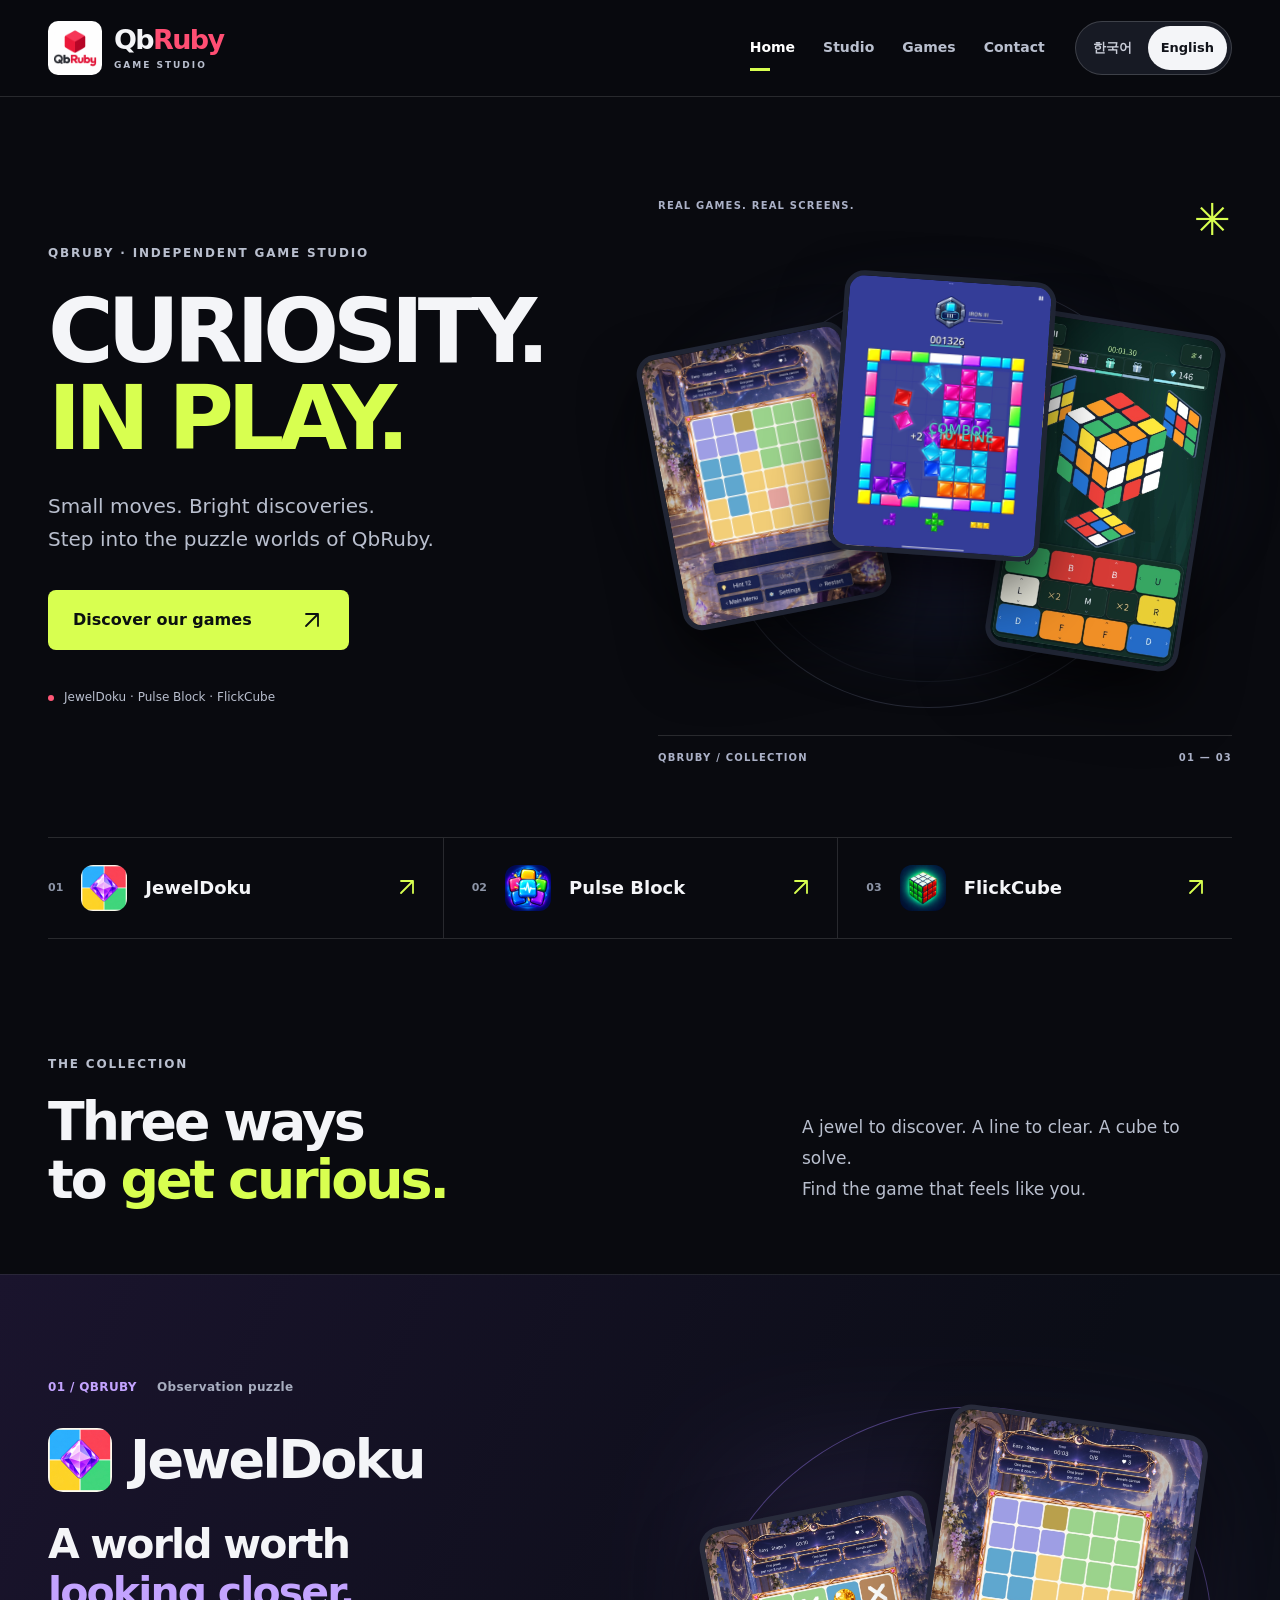
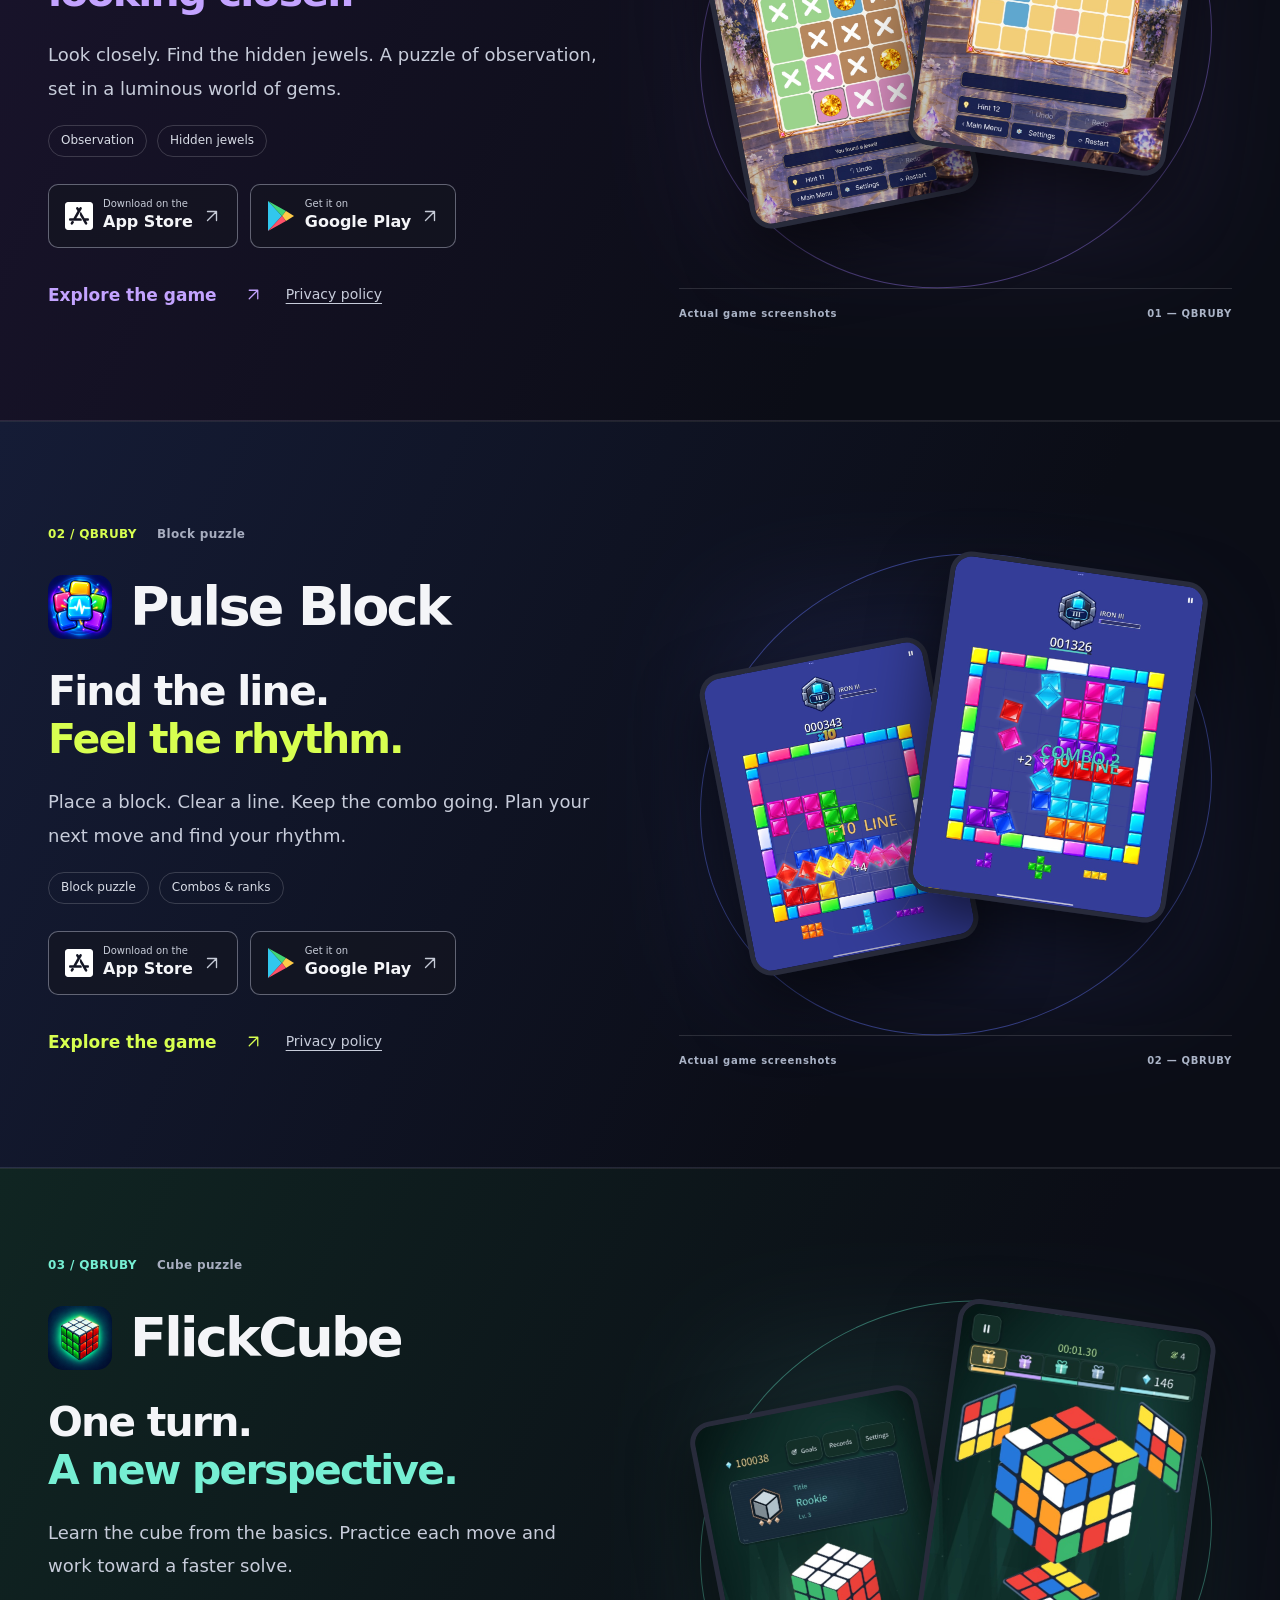
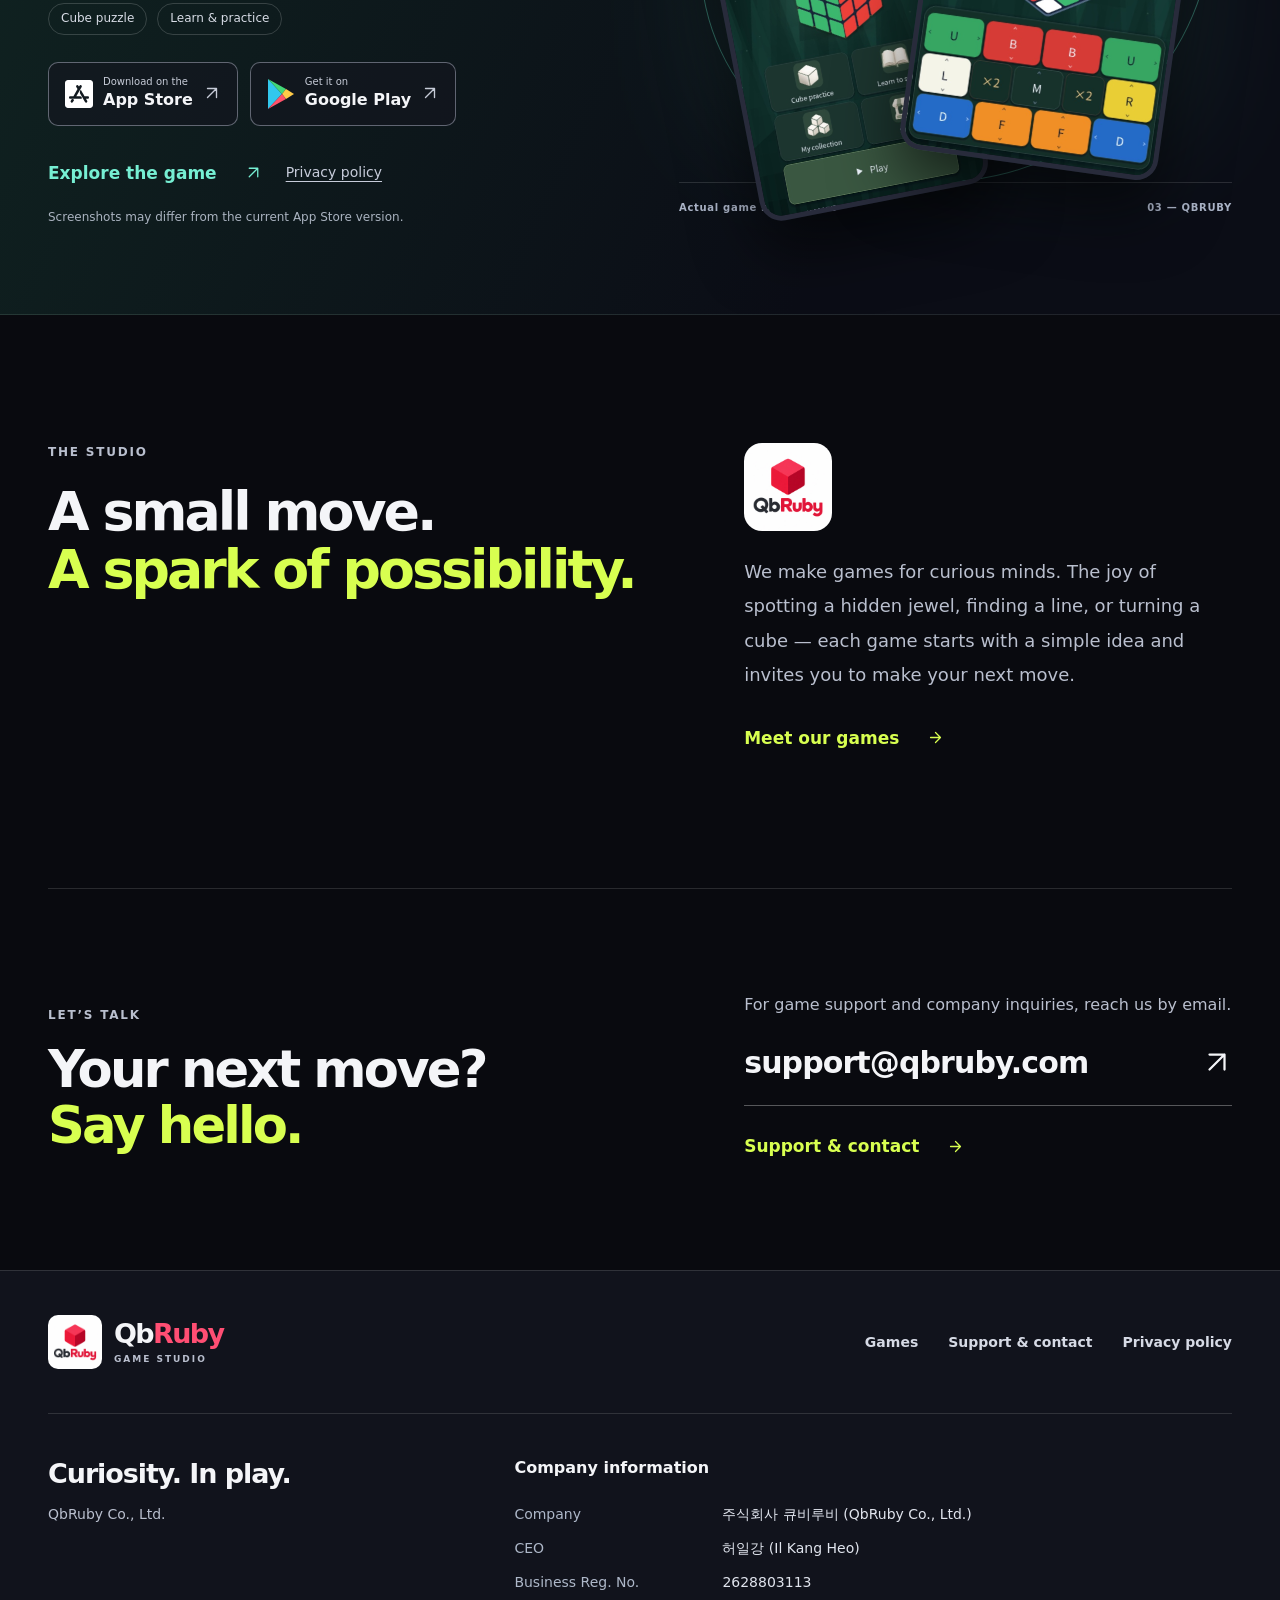
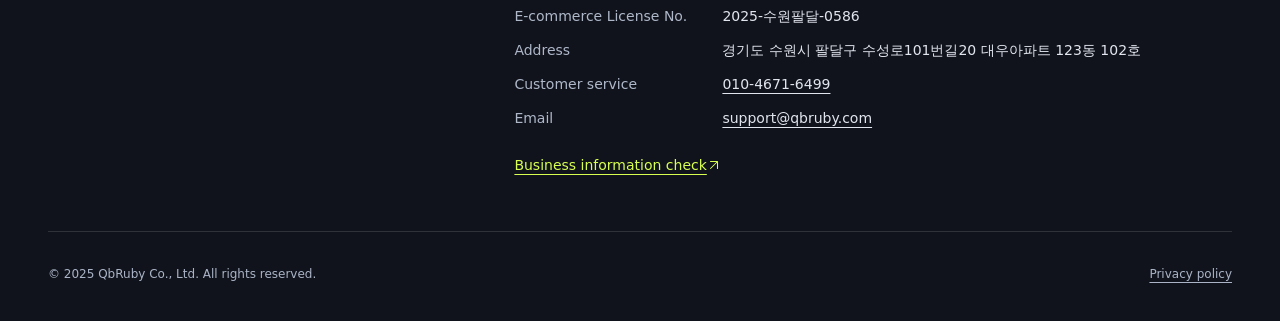
==== index.html @ 28e76376 "FlickCube Google Play 출시 링크 추가 홈페이지, 게임 목록, FlickCube 상세 페이지에 기존 Google Play 아이콘과 한국어·영어 버튼 문구를 적용한다" ====
<!doctype html><html lang="en"><head><meta charset="utf-8"><meta name="viewport" content="width=device-width,initial-scale=1"><title data-en="QbRuby — Curiosity. In play." data-ko="QbRuby — 호기심을 플레이로." >QbRuby — Curiosity. In play.</title><meta name="description" content="Discover JewelDoku, Pulse Block, and FlickCube by QbRuby. Game screenshots, official store links, and support." data-en="Discover JewelDoku, Pulse Block, and FlickCube by QbRuby. Game screenshots, official store links, and support." data-ko="큐비루비의 JewelDoku, Pulse Block, FlickCube를 만나보세요. 실제 게임 스크린샷, 공식 스토어 링크와 고객지원을 안내합니다."><meta name="theme-color" content="#090a0f"><link rel="icon" href="images/web/qbruby-splash.jpeg" type="image/jpeg"><link rel="stylesheet" href="assets/site.css"><script src="assets/site.js" defer></script></head><body data-page="home"><a class="skip" href="#main" data-en="Skip to content" data-ko="본문으로 이동">Skip to content</a>
<header class="site-header"><div class="header-inner shell"><a class="brand" href="index.html#home" aria-label="QbRuby"><img src="images/web/qbruby-splash.jpeg" width="58" height="58" alt="QbRuby"><span>Qb<span class="ruby">Ruby</span><small>GAME STUDIO</small></span></a>
<nav class="main-nav" aria-label="Main navigation" data-aria-en="Main navigation" data-aria-ko="주 메뉴"><a data-en="Home" data-ko="홈" href="index.html#home" aria-current="page">Home</a><a data-en="Studio" data-ko="스튜디오" href="index.html#about">Studio</a><a data-en="Games" data-ko="게임" href="apps.html">Games</a><a data-en="Contact" data-ko="문의" href="contact.html">Contact</a></nav>
<div class="langs" role="group" aria-label="한국어 / English"><button id="ko" type="button" lang="ko" aria-pressed="false">한국어</button><button id="en" type="button" lang="en" aria-pressed="true">English</button></div>
</div></header><main id="main"><section class="hero shell" id="home"><div class="hero-copy"><p data-en="QBRUBY · INDEPENDENT GAME STUDIO" data-ko="QBRUBY · 독립 게임 스튜디오" class="eyebrow">QBRUBY · INDEPENDENT GAME STUDIO</p><h1 data-en="CURIOSITY.&lt;br&gt;&lt;em&gt;IN PLAY.&lt;/em&gt;" data-ko="호기심을&lt;br&gt;&lt;em&gt;플레이로.&lt;/em&gt;" >CURIOSITY.<br><em>IN PLAY.</em></h1> <p data-en="Small moves. Bright discoveries.&lt;br&gt;Step into the puzzle worlds of QbRuby." data-ko="작은 움직임, 새로운 발견.&lt;br&gt;큐비루비의 퍼즐 세계로 들어오세요." class="hero-lead">Small moves. Bright discoveries.<br>Step into the puzzle worlds of QbRuby.</p><a data-en="Discover our games &lt;span aria-hidden=&quot;true&quot;&gt;&lt;svg class=&quot;ui-arrow&quot; width=&quot;24&quot; height=&quot;24&quot; viewBox=&quot;0 0 24 24&quot; aria-hidden=&quot;true&quot; focusable=&quot;false&quot;&gt;&lt;path d=&quot;M6 18 18 6M6 6h12v12&quot;/&gt;&lt;/svg&gt;&lt;/span&gt;" data-ko="게임 둘러보기 &lt;span aria-hidden=&quot;true&quot;&gt;&lt;svg class=&quot;ui-arrow&quot; width=&quot;24&quot; height=&quot;24&quot; viewBox=&quot;0 0 24 24&quot; aria-hidden=&quot;true&quot; focusable=&quot;false&quot;&gt;&lt;path d=&quot;M6 18 18 6M6 6h12v12&quot;/&gt;&lt;/svg&gt;&lt;/span&gt;" class="button" href="apps.html">Discover our games <span aria-hidden="true"><svg class="ui-arrow" width="24" height="24" viewBox="0 0 24 24" aria-hidden="true" focusable="false"><path d="M6 18 18 6M6 6h12v12"/></svg></span></a><div class="hero-footnote"><span class="live-dot" aria-hidden="true"></span><span data-en="JewelDoku · Pulse Block · FlickCube" data-ko="JewelDoku · Pulse Block · FlickCube" >JewelDoku · Pulse Block · FlickCube</span></div></div><div class="hero-art"><span class="hero-orbit" aria-hidden="true"></span><div class="hero-art-top"><span data-en="REAL GAMES. REAL SCREENS." data-ko="실제 게임, 실제 스크린샷." >REAL GAMES. REAL SCREENS.</span><span aria-hidden="true">✳</span></div><a class="shot-link hero-shot shot-01" href="images/originals/JewelDoku4.jpeg" data-gallery="jeweldoku" data-index="3" aria-label="JewelDoku — Puzzle regions" data-aria-en="JewelDoku — Puzzle regions, expand screenshot" data-aria-ko="JewelDoku — 퍼즐 영역, 스크린샷 크게 보기"><img src="images/web/JewelDoku4.jpeg" width="824" height="1100" alt="JewelDoku — Puzzle regions" data-alt-en="JewelDoku — Puzzle regions" data-alt-ko="JewelDoku — 퍼즐 영역" fetchpriority="high"></a><a class="shot-link hero-shot shot-02" href="images/originals/PulseBlock4.jpeg" data-gallery="pulse-block" data-index="3" aria-label="Pulse Block — Combo" data-aria-en="Pulse Block — Combo, expand screenshot" data-aria-ko="Pulse Block — 콤보, 스크린샷 크게 보기"><img src="images/web/PulseBlock4.jpeg" width="824" height="1100" alt="Pulse Block — Combo" data-alt-en="Pulse Block — Combo" data-alt-ko="Pulse Block — 콤보" fetchpriority="high"></a><a class="shot-link hero-shot shot-03" href="images/originals/cube_02-cube-play.jpeg" data-gallery="flickcube" data-index="1" aria-label="FlickCube — Cube play" data-aria-en="FlickCube — Cube play, expand screenshot" data-aria-ko="FlickCube — 큐브 플레이, 스크린샷 크게 보기"><img src="images/web/cube_02-cube-play.jpeg" width="618" height="1100" alt="FlickCube — Cube play" data-alt-en="FlickCube — Cube play" data-alt-ko="FlickCube — 큐브 플레이" fetchpriority="high"></a><div class="hero-art-bottom"><span>QBRUBY / COLLECTION</span><span>01 — 03</span></div></div></section>
<div class="game-index shell"><a href="jeweldoku.html"><span class="mini-number">01</span><img src="images/web/jeweldoku_icon_ios1024.jpeg" width="46" height="46" alt=""><span>JewelDoku</span><span aria-hidden="true"><svg class="ui-arrow" width="24" height="24" viewBox="0 0 24 24" aria-hidden="true" focusable="false"><path d="M6 18 18 6M6 6h12v12"/></svg></span></a><a href="pulse-block.html"><span class="mini-number">02</span><img src="images/web/pulse_block_app_icon_1024x1024.jpeg" width="46" height="46" alt=""><span>Pulse Block</span><span aria-hidden="true"><svg class="ui-arrow" width="24" height="24" viewBox="0 0 24 24" aria-hidden="true" focusable="false"><path d="M6 18 18 6M6 6h12v12"/></svg></span></a><a href="flickcube.html"><span class="mini-number">03</span><img src="images/web/flickcube.jpeg" width="46" height="46" alt=""><span>FlickCube</span><span aria-hidden="true"><svg class="ui-arrow" width="24" height="24" viewBox="0 0 24 24" aria-hidden="true" focusable="false"><path d="M6 18 18 6M6 6h12v12"/></svg></span></a></div><section class="collection" id="games"><div class="section-heading shell"><div><p data-en="THE COLLECTION" data-ko="QbRuby 게임 컬렉션" class="eyebrow">THE COLLECTION</p><h2 data-en="Three ways&lt;br&gt;to &lt;em&gt;get curious.&lt;/em&gt;" data-ko="세 가지 게임,&lt;br&gt;&lt;em&gt;새로운 호기심.&lt;/em&gt;" >Three ways<br>to <em>get curious.</em></h2></div><p data-en="A jewel to discover. A line to clear. A cube to solve.&lt;br&gt;Find the game that feels like you." data-ko="찾아낼 보석, 완성할 라인, 풀어낼 큐브.&lt;br&gt;마음이 가는 게임을 만나보세요." class="section-intro">A jewel to discover. A line to clear. A cube to solve.<br>Find the game that feels like you.</p></div><article class="game-chapter jewel" id="jeweldoku"><div class="chapter-inner shell"><div class="chapter-copy"><div class="chapter-kicker"><span>01 / QBRUBY</span><span data-en="Observation puzzle" data-ko="관찰 퍼즐" >Observation puzzle</span></div><div class="game-name"><img src="images/web/jeweldoku_icon_ios1024.jpeg" width="64" height="64" alt="" loading="lazy"><h3>JewelDoku</h3></div><h4 data-en="A world worth&lt;br&gt;&lt;em&gt;looking closer.&lt;/em&gt;" data-ko="자세히 볼수록&lt;br&gt;&lt;em&gt;빛나는 세계.&lt;/em&gt;" class="chapter-line">A world worth<br><em>looking closer.</em></h4><p data-en="Look closely. Find the hidden jewels. A puzzle of observation, set in a luminous world of gems." data-ko="자세히 살펴보고 숨겨진 보석을 찾아보세요. 반짝이는 보석의 세계에서 관찰력을 발휘하는 퍼즐입니다." class="game-description">Look closely. Find the hidden jewels. A puzzle of observation, set in a luminous world of gems.</p><div class="tags"><span data-en="Observation" data-ko="관찰" >Observation</span><span data-en="Hidden jewels" data-ko="숨은 보석" >Hidden jewels</span></div><div class="stores"><a class="store-link" href="https://apps.apple.com/kr/app/jeweldoku-puzzle/id6812622909" target="_blank" rel="noopener noreferrer" aria-label="JewelDoku — App Store" data-aria-en="JewelDoku — App Store, opens in a new tab" data-aria-ko="JewelDoku — App Store, 새 탭에서 열림"><img src="assets/app-store.svg" width="28" height="32" alt=""><span><small data-en="Download on the" data-ko="다운로드" >Download on the</small><b>App Store</b></span><span aria-hidden="true"><svg class="ui-arrow" width="24" height="24" viewBox="0 0 24 24" aria-hidden="true" focusable="false"><path d="M6 18 18 6M6 6h12v12"/></svg></span></a><a class="store-link" href="https://play.google.com/store/apps/details?id=com.qbruby.jeweldoku" target="_blank" rel="noopener noreferrer" aria-label="JewelDoku — Google Play" data-aria-en="JewelDoku — Google Play, opens in a new tab" data-aria-ko="JewelDoku — Google Play, 새 탭에서 열림"><img src="assets/google-play.svg" width="26" height="30" alt=""><span><small data-en="Get it on" data-ko="다운로드" >Get it on</small><b>Google Play</b></span><span aria-hidden="true"><svg class="ui-arrow" width="24" height="24" viewBox="0 0 24 24" aria-hidden="true" focusable="false"><path d="M6 18 18 6M6 6h12v12"/></svg></span></a></div><div class="chapter-links"><a data-en="Explore the game &lt;span aria-hidden=&quot;true&quot;&gt;&lt;svg class=&quot;ui-arrow&quot; width=&quot;24&quot; height=&quot;24&quot; viewBox=&quot;0 0 24 24&quot; aria-hidden=&quot;true&quot; focusable=&quot;false&quot;&gt;&lt;path d=&quot;M6 18 18 6M6 6h12v12&quot;/&gt;&lt;/svg&gt;&lt;/span&gt;" data-ko="게임 자세히 보기 &lt;span aria-hidden=&quot;true&quot;&gt;&lt;svg class=&quot;ui-arrow&quot; width=&quot;24&quot; height=&quot;24&quot; viewBox=&quot;0 0 24 24&quot; aria-hidden=&quot;true&quot; focusable=&quot;false&quot;&gt;&lt;path d=&quot;M6 18 18 6M6 6h12v12&quot;/&gt;&lt;/svg&gt;&lt;/span&gt;" class="text-link" href="jeweldoku.html">Explore the game <span aria-hidden="true"><svg class="ui-arrow" width="24" height="24" viewBox="0 0 24 24" aria-hidden="true" focusable="false"><path d="M6 18 18 6M6 6h12v12"/></svg></span></a><a data-en="Privacy policy" data-ko="개인정보처리방침" class="policy-link" href="privacy/jeweldoku.html" data-policy="privacy/jeweldoku.html">Privacy policy</a></div></div><div class="chapter-art"><span class="art-orbit" aria-hidden="true"></span><a class="shot-link chapter-shot secondary" href="images/originals/JewelDoku3.jpeg" data-gallery="jeweldoku" data-index="2" aria-label="JewelDoku — Jewels found" data-aria-en="JewelDoku — Jewels found, expand screenshot" data-aria-ko="JewelDoku — 보석 발견, 스크린샷 크게 보기"><img src="images/web/JewelDoku3.jpeg" width="824" height="1100" alt="JewelDoku — Jewels found" data-alt-en="JewelDoku — Jewels found" data-alt-ko="JewelDoku — 보석 발견" loading="lazy" decoding="async"></a><a class="shot-link chapter-shot primary" href="images/originals/JewelDoku4.jpeg" data-gallery="jeweldoku" data-index="3" aria-label="JewelDoku — Puzzle regions" data-aria-en="JewelDoku — Puzzle regions, expand screenshot" data-aria-ko="JewelDoku — 퍼즐 영역, 스크린샷 크게 보기"><img src="images/web/JewelDoku4.jpeg" width="824" height="1100" alt="JewelDoku — Puzzle regions" data-alt-en="JewelDoku — Puzzle regions" data-alt-ko="JewelDoku — 퍼즐 영역" loading="lazy" decoding="async"></a><div class="art-caption"><span data-en="Actual game screenshots" data-ko="실제 게임 스크린샷" >Actual game screenshots</span><span>01 — QBRUBY</span></div></div></div></article><article class="game-chapter pulse" id="pulse-block"><div class="chapter-inner shell"><div class="chapter-copy"><div class="chapter-kicker"><span>02 / QBRUBY</span><span data-en="Block puzzle" data-ko="블록 퍼즐" >Block puzzle</span></div><div class="game-name"><img src="images/web/pulse_block_app_icon_1024x1024.jpeg" width="64" height="64" alt="" loading="lazy"><h3>Pulse Block</h3></div><h4 data-en="Find the line.&lt;br&gt;&lt;em&gt;Feel the rhythm.&lt;/em&gt;" data-ko="라인을 완성하고,&lt;br&gt;&lt;em&gt;리듬을 찾으세요.&lt;/em&gt;" class="chapter-line">Find the line.<br><em>Feel the rhythm.</em></h4><p data-en="Place a block. Clear a line. Keep the combo going. Plan your next move and find your rhythm." data-ko="블록을 놓고, 라인을 지우고, 콤보를 이어가세요. 다음 수를 계획하며 나만의 플레이 리듬을 찾아보세요." class="game-description">Place a block. Clear a line. Keep the combo going. Plan your next move and find your rhythm.</p><div class="tags"><span data-en="Block puzzle" data-ko="블록 퍼즐" >Block puzzle</span><span data-en="Combos &amp; ranks" data-ko="콤보와 랭크" >Combos & ranks</span></div><div class="stores"><a class="store-link" href="https://apps.apple.com/kr/app/pulse-block/id6808036622" target="_blank" rel="noopener noreferrer" aria-label="Pulse Block — App Store" data-aria-en="Pulse Block — App Store, opens in a new tab" data-aria-ko="Pulse Block — App Store, 새 탭에서 열림"><img src="assets/app-store.svg" width="28" height="32" alt=""><span><small data-en="Download on the" data-ko="다운로드" >Download on the</small><b>App Store</b></span><span aria-hidden="true"><svg class="ui-arrow" width="24" height="24" viewBox="0 0 24 24" aria-hidden="true" focusable="false"><path d="M6 18 18 6M6 6h12v12"/></svg></span></a><a class="store-link" href="https://play.google.com/store/apps/details?id=com.hik.blockbomb" target="_blank" rel="noopener noreferrer" aria-label="Pulse Block — Google Play" data-aria-en="Pulse Block — Google Play, opens in a new tab" data-aria-ko="Pulse Block — Google Play, 새 탭에서 열림"><img src="assets/google-play.svg" width="26" height="30" alt=""><span><small data-en="Get it on" data-ko="다운로드" >Get it on</small><b>Google Play</b></span><span aria-hidden="true"><svg class="ui-arrow" width="24" height="24" viewBox="0 0 24 24" aria-hidden="true" focusable="false"><path d="M6 18 18 6M6 6h12v12"/></svg></span></a></div><div class="chapter-links"><a data-en="Explore the game &lt;span aria-hidden=&quot;true&quot;&gt;&lt;svg class=&quot;ui-arrow&quot; width=&quot;24&quot; height=&quot;24&quot; viewBox=&quot;0 0 24 24&quot; aria-hidden=&quot;true&quot; focusable=&quot;false&quot;&gt;&lt;path d=&quot;M6 18 18 6M6 6h12v12&quot;/&gt;&lt;/svg&gt;&lt;/span&gt;" data-ko="게임 자세히 보기 &lt;span aria-hidden=&quot;true&quot;&gt;&lt;svg class=&quot;ui-arrow&quot; width=&quot;24&quot; height=&quot;24&quot; viewBox=&quot;0 0 24 24&quot; aria-hidden=&quot;true&quot; focusable=&quot;false&quot;&gt;&lt;path d=&quot;M6 18 18 6M6 6h12v12&quot;/&gt;&lt;/svg&gt;&lt;/span&gt;" class="text-link" href="pulse-block.html">Explore the game <span aria-hidden="true"><svg class="ui-arrow" width="24" height="24" viewBox="0 0 24 24" aria-hidden="true" focusable="false"><path d="M6 18 18 6M6 6h12v12"/></svg></span></a><a data-en="Privacy policy" data-ko="개인정보처리방침" class="policy-link" href="privacy.html" data-policy="privacy.html">Privacy policy</a></div></div><div class="chapter-art"><span class="art-orbit" aria-hidden="true"></span><a class="shot-link chapter-shot secondary" href="images/originals/PulseBlock3.jpeg" data-gallery="pulse-block" data-index="2" aria-label="Pulse Block — Line clear" data-aria-en="Pulse Block — Line clear, expand screenshot" data-aria-ko="Pulse Block — 라인 클리어, 스크린샷 크게 보기"><img src="images/web/PulseBlock3.jpeg" width="824" height="1100" alt="Pulse Block — Line clear" data-alt-en="Pulse Block — Line clear" data-alt-ko="Pulse Block — 라인 클리어" loading="lazy" decoding="async"></a><a class="shot-link chapter-shot primary" href="images/originals/PulseBlock4.jpeg" data-gallery="pulse-block" data-index="3" aria-label="Pulse Block — Combo" data-aria-en="Pulse Block — Combo, expand screenshot" data-aria-ko="Pulse Block — 콤보, 스크린샷 크게 보기"><img src="images/web/PulseBlock4.jpeg" width="824" height="1100" alt="Pulse Block — Combo" data-alt-en="Pulse Block — Combo" data-alt-ko="Pulse Block — 콤보" loading="lazy" decoding="async"></a><div class="art-caption"><span data-en="Actual game screenshots" data-ko="실제 게임 스크린샷" >Actual game screenshots</span><span>02 — QBRUBY</span></div></div></div></article><article class="game-chapter flick" id="flickcube"><span id="cube-project" class="anchor-marker"></span><div class="chapter-inner shell"><div class="chapter-copy"><div class="chapter-kicker"><span>03 / QBRUBY</span><span data-en="Cube puzzle" data-ko="큐브 퍼즐" >Cube puzzle</span></div><div class="game-name"><img src="images/web/flickcube.jpeg" width="64" height="64" alt="" loading="lazy"><h3>FlickCube</h3></div><h4 data-en="One turn.&lt;br&gt;&lt;em&gt;A new perspective.&lt;/em&gt;" data-ko="한 번의 움직임,&lt;br&gt;&lt;em&gt;새로운 시점.&lt;/em&gt;" class="chapter-line">One turn.<br><em>A new perspective.</em></h4><p data-en="Learn the cube from the basics. Practice each move and work toward a faster solve." data-ko="큐브의 기초부터 차근차근 배워보세요. 움직임을 연습하며 더 빠른 완성에 도전하는 큐브 퍼즐입니다." class="game-description">Learn the cube from the basics. Practice each move and work toward a faster solve.</p><div class="tags"><span data-en="Cube puzzle" data-ko="큐브 퍼즐" >Cube puzzle</span><span data-en="Learn &amp; practice" data-ko="배우고 연습하기" >Learn & practice</span></div><div class="stores"><a class="store-link" href="https://apps.apple.com/kr/app/flickcube-by-qbruby/id6756644246" target="_blank" rel="noopener noreferrer" aria-label="FlickCube — App Store" data-aria-en="FlickCube — App Store, opens in a new tab" data-aria-ko="FlickCube — App Store, 새 탭에서 열림"><img src="assets/app-store.svg" width="28" height="32" alt=""><span><small data-en="Download on the" data-ko="다운로드" >Download on the</small><b>App Store</b></span><span aria-hidden="true"><svg class="ui-arrow" width="24" height="24" viewBox="0 0 24 24" aria-hidden="true" focusable="false"><path d="M6 18 18 6M6 6h12v12"/></svg></span></a><a class="store-link" href="https://play.google.com/store/apps/details?id=com.qbruby.flickcube" target="_blank" rel="noopener noreferrer" aria-label="FlickCube — Google Play" data-aria-en="FlickCube — Google Play, opens in a new tab" data-aria-ko="FlickCube — Google Play, 새 탭에서 열림"><img src="assets/google-play.svg" width="26" height="30" alt=""><span><small data-en="Get it on" data-ko="다운로드" >Get it on</small><b>Google Play</b></span><span aria-hidden="true"><svg class="ui-arrow" width="24" height="24" viewBox="0 0 24 24" aria-hidden="true" focusable="false"><path d="M6 18 18 6M6 6h12v12"/></svg></span></a></div><div class="chapter-links"><a data-en="Explore the game &lt;span aria-hidden=&quot;true&quot;&gt;&lt;svg class=&quot;ui-arrow&quot; width=&quot;24&quot; height=&quot;24&quot; viewBox=&quot;0 0 24 24&quot; aria-hidden=&quot;true&quot; focusable=&quot;false&quot;&gt;&lt;path d=&quot;M6 18 18 6M6 6h12v12&quot;/&gt;&lt;/svg&gt;&lt;/span&gt;" data-ko="게임 자세히 보기 &lt;span aria-hidden=&quot;true&quot;&gt;&lt;svg class=&quot;ui-arrow&quot; width=&quot;24&quot; height=&quot;24&quot; viewBox=&quot;0 0 24 24&quot; aria-hidden=&quot;true&quot; focusable=&quot;false&quot;&gt;&lt;path d=&quot;M6 18 18 6M6 6h12v12&quot;/&gt;&lt;/svg&gt;&lt;/span&gt;" class="text-link" href="flickcube.html">Explore the game <span aria-hidden="true"><svg class="ui-arrow" width="24" height="24" viewBox="0 0 24 24" aria-hidden="true" focusable="false"><path d="M6 18 18 6M6 6h12v12"/></svg></span></a><a data-en="Privacy policy" data-ko="개인정보처리방침" class="policy-link" href="privacy/flickcube.html" data-policy="privacy/flickcube.html">Privacy policy</a></div><p data-en="Screenshots may differ from the current App Store version." data-ko="스크린샷과 현재 App Store 버전의 화면은 다를 수 있습니다." class="version-note">Screenshots may differ from the current App Store version.</p></div><div class="chapter-art"><span class="art-orbit" aria-hidden="true"></span><a class="shot-link chapter-shot secondary" href="images/originals/cube_01-main-menu.jpeg" data-gallery="flickcube" data-index="0" aria-label="FlickCube — Main menu" data-aria-en="FlickCube — Main menu, expand screenshot" data-aria-ko="FlickCube — 메인 메뉴, 스크린샷 크게 보기"><img src="images/web/cube_01-main-menu.jpeg" width="618" height="1100" alt="FlickCube — Main menu" data-alt-en="FlickCube — Main menu" data-alt-ko="FlickCube — 메인 메뉴" loading="lazy" decoding="async"></a><a class="shot-link chapter-shot primary" href="images/originals/cube_02-cube-play.jpeg" data-gallery="flickcube" data-index="1" aria-label="FlickCube — Cube play" data-aria-en="FlickCube — Cube play, expand screenshot" data-aria-ko="FlickCube — 큐브 플레이, 스크린샷 크게 보기"><img src="images/web/cube_02-cube-play.jpeg" width="618" height="1100" alt="FlickCube — Cube play" data-alt-en="FlickCube — Cube play" data-alt-ko="FlickCube — 큐브 플레이" loading="lazy" decoding="async"></a><div class="art-caption"><span data-en="Actual game screenshots" data-ko="실제 게임 스크린샷" >Actual game screenshots</span><span>03 — QBRUBY</span></div></div></div></article></section>
<section class="studio-section shell" id="about"><div><p data-en="THE STUDIO" data-ko="스튜디오 소개" class="eyebrow">THE STUDIO</p><h2 data-en="A small move.&lt;br&gt;&lt;em&gt;A spark of possibility.&lt;/em&gt;" data-ko="작은 움직임에서&lt;br&gt;&lt;em&gt;시작되는 가능성.&lt;/em&gt;" >A small move.<br><em>A spark of possibility.</em></h2></div><div class="studio-copy"><img src="images/web/qbruby-splash.jpeg" width="88" height="88" alt="QbRuby" loading="lazy"><p data-en="We make games for curious minds. The joy of spotting a hidden jewel, finding a line, or turning a cube — each game starts with a simple idea and invites you to make your next move." data-ko="큐비루비는 호기심을 나만의 즐거움으로 이어주는 게임을 만듭니다. 숨은 보석을 찾고, 라인을 완성하고, 큐브를 돌리는 작은 움직임에서 다음 도전이 시작됩니다." >We make games for curious minds. The joy of spotting a hidden jewel, finding a line, or turning a cube — each game starts with a simple idea and invites you to make your next move.</p><a data-en="Meet our games &lt;svg class=&quot;ui-arrow&quot; width=&quot;24&quot; height=&quot;24&quot; viewBox=&quot;0 0 24 24&quot; aria-hidden=&quot;true&quot; focusable=&quot;false&quot;&gt;&lt;path d=&quot;M5 12h14m-7-7 7 7-7 7&quot;/&gt;&lt;/svg&gt;" data-ko="큐비루비 게임 만나보기 &lt;svg class=&quot;ui-arrow&quot; width=&quot;24&quot; height=&quot;24&quot; viewBox=&quot;0 0 24 24&quot; aria-hidden=&quot;true&quot; focusable=&quot;false&quot;&gt;&lt;path d=&quot;M5 12h14m-7-7 7 7-7 7&quot;/&gt;&lt;/svg&gt;" class="text-link" href="apps.html">Meet our games <svg class="ui-arrow" width="24" height="24" viewBox="0 0 24 24" aria-hidden="true" focusable="false"><path d="M5 12h14m-7-7 7 7-7 7"/></svg></a></div></section><section class="contact-band shell" id="contact"><div><p data-en="LET’S TALK" data-ko="큐비루비에 문의하기" class="eyebrow">LET’S TALK</p><h2 data-en="Your next move?&lt;br&gt;&lt;em&gt;Say hello.&lt;/em&gt;" data-ko="궁금한 점이 있다면,&lt;br&gt;&lt;em&gt;이야기해 주세요.&lt;/em&gt;" >Your next move?<br><em>Say hello.</em></h2></div><div><p data-en="For game support and company inquiries, reach us by email." data-ko="게임 이용 문의와 회사 관련 문의는 이메일로 보내 주세요." >For game support and company inquiries, reach us by email.</p><a class="contact-email" href="mailto:support@qbruby.com">support@qbruby.com <span aria-hidden="true"><svg class="ui-arrow" width="24" height="24" viewBox="0 0 24 24" aria-hidden="true" focusable="false"><path d="M6 18 18 6M6 6h12v12"/></svg></span></a><a data-en="Support &amp; contact &lt;svg class=&quot;ui-arrow&quot; width=&quot;24&quot; height=&quot;24&quot; viewBox=&quot;0 0 24 24&quot; aria-hidden=&quot;true&quot; focusable=&quot;false&quot;&gt;&lt;path d=&quot;M5 12h14m-7-7 7 7-7 7&quot;/&gt;&lt;/svg&gt;" data-ko="고객지원 · 문의 &lt;svg class=&quot;ui-arrow&quot; width=&quot;24&quot; height=&quot;24&quot; viewBox=&quot;0 0 24 24&quot; aria-hidden=&quot;true&quot; focusable=&quot;false&quot;&gt;&lt;path d=&quot;M5 12h14m-7-7 7 7-7 7&quot;/&gt;&lt;/svg&gt;" href="contact.html" class="text-link">Support & contact <svg class="ui-arrow" width="24" height="24" viewBox="0 0 24 24" aria-hidden="true" focusable="false"><path d="M5 12h14m-7-7 7 7-7 7"/></svg></a></div></section></main><footer class="site-footer"><div class="shell">
<div class="footer-top"><a class="brand" href="index.html#home" aria-label="QbRuby"><img src="images/web/qbruby-splash.jpeg" width="58" height="58" alt="QbRuby"><span>Qb<span class="ruby">Ruby</span><small>GAME STUDIO</small></span></a><nav class="footer-nav" aria-label="Footer navigation" data-aria-en="Footer navigation" data-aria-ko="푸터 메뉴">
<a data-en="Games" data-ko="게임" href="apps.html">Games</a><a data-en="Support &amp; contact" data-ko="고객지원 · 문의" href="contact.html">Support & contact</a><a data-en="Privacy policy" data-ko="개인정보처리방침" href="privacy.html" data-policy="privacy.html">Privacy policy</a>
</nav></div><div class="footer-info"><div class="footer-note"><p data-en="Curiosity. In play." data-ko="호기심을 플레이로." class="footer-motto">Curiosity. In play.</p><p data-en="QbRuby Co., Ltd." data-ko="주식회사 큐비루비" class="muted">QbRuby Co., Ltd.</p></div>
<section class="company-info" aria-labelledby="company-title"><h2 data-en="Company information" data-ko="회사 정보" id="company-title">Company information</h2>
<dl><div class="company-row"><dt data-en="Company" data-ko="회사명" >Company</dt><dd>주식회사 큐비루비 (QbRuby Co., Ltd.)</dd></div><div class="company-row"><dt data-en="CEO" data-ko="대표자" >CEO</dt><dd>허일강 (Il Kang Heo)</dd></div><div class="company-row"><dt data-en="Business Reg. No." data-ko="사업자등록번호" >Business Reg. No.</dt><dd>2628803113</dd></div><div class="company-row"><dt data-en="E-commerce License No." data-ko="통신판매업 신고번호" >E-commerce License No.</dt><dd>2025-수원팔달-0586</dd></div><div class="company-row"><dt data-en="Address" data-ko="사업장 주소" >Address</dt><dd>경기도 수원시 팔달구 수성로101번길20 대우아파트 123동 102호</dd></div><div class="company-row"><dt data-en="Customer service" data-ko="고객센터 전화" >Customer service</dt><dd><a href="tel:01046716499">010-4671-6499</a></dd></div><div class="company-row"><dt data-en="Email" data-ko="이메일" >Email</dt><dd><a href="mailto:support@qbruby.com">support@qbruby.com</a></dd></div></dl><a data-en="Business information check &lt;svg class=&quot;ui-arrow&quot; width=&quot;24&quot; height=&quot;24&quot; viewBox=&quot;0 0 24 24&quot; aria-hidden=&quot;true&quot; focusable=&quot;false&quot;&gt;&lt;path d=&quot;M6 18 18 6M6 6h12v12&quot;/&gt;&lt;/svg&gt;" data-ko="사업자정보확인 &lt;svg class=&quot;ui-arrow&quot; width=&quot;24&quot; height=&quot;24&quot; viewBox=&quot;0 0 24 24&quot; aria-hidden=&quot;true&quot; focusable=&quot;false&quot;&gt;&lt;path d=&quot;M6 18 18 6M6 6h12v12&quot;/&gt;&lt;/svg&gt;" class="business-check" href="https://www.ftc.go.kr/bizCommPop.do?wrkr_no=2628803113" target="_blank" rel="noopener noreferrer">Business information check <svg class="ui-arrow" width="24" height="24" viewBox="0 0 24 24" aria-hidden="true" focusable="false"><path d="M6 18 18 6M6 6h12v12"/></svg></a></section></div>
<div class="legal"><span data-en="© 2025 QbRuby Co., Ltd. All rights reserved." data-ko="© 2025 QbRuby Co., Ltd. 모든 권리 보유." >© 2025 QbRuby Co., Ltd. All rights reserved.</span>
<a data-en="Privacy policy" data-ko="개인정보처리방침" href="privacy.html" data-policy="privacy.html">Privacy policy</a></div>
</div></footer><dialog id="gallery-dialog" class="lightbox" aria-labelledby="gallery-title"><div class="lightbox-top"><h2 id="gallery-title">Screenshots</h2><button id="gallery-close" type="button" aria-label="Close gallery" data-aria-en="Close gallery" data-aria-ko="갤러리 닫기">×</button></div><div class="lightbox-stage"><button id="gallery-prev" type="button" aria-label="Previous screenshot" data-aria-en="Previous screenshot" data-aria-ko="이전 스크린샷"><svg class="ui-arrow" width="24" height="24" viewBox="0 0 24 24" aria-hidden="true" focusable="false"><path d="M19 12H5m7-7-7 7 7 7"/></svg></button><img id="gallery-image" alt=""><button id="gallery-next" type="button" aria-label="Next screenshot" data-aria-en="Next screenshot" data-aria-ko="다음 스크린샷"><svg class="ui-arrow" width="24" height="24" viewBox="0 0 24 24" aria-hidden="true" focusable="false"><path d="M5 12h14m-7-7 7 7-7 7"/></svg></button></div><p id="gallery-caption" aria-live="polite"></p></dialog></body></html>
---- assets/site.css ----
:root{color-scheme:dark;--bg:#090a0f;--panel:#11131c;--text:#f4f5f8;--muted:#b9bfce;--line:#ffffff21;--lime:#d8ff50;--accent:var(--lime);--wash:#171926;--ring:#7480ff}
*{box-sizing:border-box}html{scroll-behavior:smooth;scroll-padding-top:112px}body{margin:0;background:var(--bg);color:var(--text);font:16px/1.65 system-ui,-apple-system,BlinkMacSystemFont,"Segoe UI",sans-serif;-webkit-font-smoothing:antialiased}body.modal-open{overflow:hidden}button,a{-webkit-tap-highlight-color:transparent}a{color:inherit;text-decoration:none}button{font:inherit;color:inherit;cursor:pointer}img{display:block;max-width:100%}figure,p,h1,h2,h3,h4{margin:0}h1,h2,h3,h4{font-weight:900;letter-spacing:-.055em;line-height:1.08}em{font-style:normal;color:var(--accent)}button:disabled{opacity:.35;cursor:default}a:focus-visible,button:focus-visible{outline:3px solid var(--lime);outline-offset:5px}::selection{background:var(--lime);color:#090a0f}.shell{width:min(1320px,calc(100% - 96px));margin-inline:auto}.muted{color:var(--muted)}.eyebrow{font-size:.75rem;font-weight:800;letter-spacing:.15em;color:var(--muted);line-height:1.5}.skip{position:fixed;left:20px;top:12px;z-index:100;background:var(--lime);color:var(--bg);padding:12px 18px;transform:translateY(-170%);border-radius:6px}.skip:focus{transform:none}.site-header{position:sticky;top:0;z-index:40;background:#090a0ff2;backdrop-filter:blur(16px);border-bottom:1px solid var(--line)}.header-inner{display:flex;align-items:center;gap:30px;min-height:96px}.brand{display:inline-flex;align-items:center;gap:12px;flex-shrink:0}.brand>img{border-radius:10px;width:54px;height:54px}.brand>span{font-size:27px;font-weight:900;letter-spacing:-.06em;line-height:1}.brand .ruby{color:#ff4e73}.brand small{display:block;font-size:9px;font-weight:700;letter-spacing:.22em;color:var(--muted);margin-top:8px}.main-nav{display:flex;gap:28px;margin-left:auto;align-items:center}.main-nav a{font-size:14px;font-weight:700;color:var(--muted);padding-block:14px;position:relative}.main-nav a:hover,.main-nav a[aria-current]{color:white}.main-nav a[aria-current]:after{content:"";position:absolute;bottom:3px;left:0;width:20px;height:3px;background:var(--lime)}.langs{display:flex;gap:3px;padding:4px;background:#171a24;border:1px solid #ffffff2b;border-radius:99px;flex-shrink:0}.langs button{border:0;background:none;color:#c9cdd8;border-radius:99px;font-size:13px;min-height:40px;padding:6px 13px;white-space:nowrap;font-weight:700}.langs button.active{color:#11131a;background:var(--text)}
.hero{display:grid;grid-template-columns:1fr 1fr;gap:36px;align-items:center;padding-block:68px 50px;min-height:740px}.hero-copy{position:relative;z-index:2}.hero h1{font-size:clamp(60px,7vw,102px);letter-spacing:-.072em;line-height:.97;margin-top:26px}.hero h1 em{display:inline-block}.hero-lead{font-size:20px;line-height:1.65;color:var(--muted);margin-top:28px;max-width:490px}.button{display:inline-flex;align-items:center;gap:48px;min-height:60px;padding:15px 25px;background:var(--lime);color:#0b1110;font-weight:800;border-radius:8px;margin-top:34px;transition:transform .2s,background .2s}.button:hover{transform:translateY(-3px);background:#e5ff8c}.button span{font-size:24px;line-height:1}.hero-footnote{display:flex;align-items:center;gap:10px;font-size:12px;color:var(--muted);margin-top:38px}.live-dot{height:6px;width:6px;background:#ff5877;border-radius:50%;flex-shrink:0}.hero-art{position:relative;height:600px;isolation:isolate}.hero-art:before{content:"";position:absolute;inset:15% -5%;z-index:-2;background:radial-gradient(ellipse,#5332a04d 0%,#36458036 40%,transparent 70%);filter:blur(25px)}.hero-orbit{position:absolute;inset:13% -1% 9%;border:1px solid #a1a9cc30;border-radius:50%;transform:rotate(-26deg);z-index:-1}.hero-orbit:before{content:"";position:absolute;inset:25px;border:1px solid #a1a9cc12;border-radius:50%}.hero-art-top,.hero-art-bottom{position:absolute;left:0;right:0;display:flex;justify-content:space-between;font-size:10px;font-weight:800;letter-spacing:.12em;color:#abb1c7}.hero-art-top{top:22px}.hero-art-top>span:last-child{font-size:44px;line-height:1;color:var(--lime)}.hero-art-bottom{bottom:10px;border-top:1px solid var(--line);padding-top:14px}.hero-shot{position:absolute;width:37%;border:5px solid #202534;border-radius:20px;overflow:hidden;box-shadow:0 30px 60px #000a;transition:translate .3s}.hero-shot:hover{translate:0 -10px}.hero-shot img{width:100%;height:auto}.shot-01{left:0;top:160px;transform:rotate(-11deg);z-index:1}.shot-02{left:31%;top:100px;transform:rotate(4deg);z-index:3}.shot-03{right:0;top:160px;transform:rotate(13deg);z-index:2}.game-index{display:grid;grid-template-columns:repeat(3,1fr);border-top:1px solid var(--line);border-bottom:1px solid var(--line)}.game-index a{display:flex;align-items:center;gap:18px;padding:25px 0;min-height:100px;font-size:18px;font-weight:800}.game-index a+a{padding-left:28px;border-left:1px solid var(--line)}.game-index img{border-radius:12px}.game-index a>span:last-child{margin-left:auto;margin-right:24px;color:var(--lime);font-size:24px}.mini-number{color:#8d95a7;font-size:11px;font-weight:700}.game-index a:hover>span:last-child{transform:translate(3px,-3px)}
.section-heading{padding-block:116px 65px;display:flex;align-items:flex-end;justify-content:space-between;gap:36px}.section-heading h2{font-size:clamp(38px,4.2vw,64px);margin-top:20px}.section-intro{max-width:430px;color:var(--muted);font-size:17px;line-height:1.8;padding-bottom:5px}.jewel{--accent:#c3a3ff;--wash:#1a142d;--ring:#9373e8}.pulse{--accent:#d8ff50;--wash:#151c36;--ring:#6475fb}.flick{--accent:#76efd3;--wash:#102522;--ring:#5ed6b8}.game-chapter{position:relative;overflow:hidden;border-top:1px solid #ffffff16;border-bottom:1px solid #ffffff16;background:linear-gradient(115deg,var(--wash),#0b0d16 70%)}.chapter-inner{display:grid;grid-template-columns:1fr 1fr;gap:78px;align-items:center;min-height:745px;padding-block:70px}.chapter-kicker{display:flex;align-items:center;gap:20px;font-size:12px;font-weight:700;letter-spacing:.03em;color:#a7adbf}.chapter-kicker>span:first-child{color:var(--accent)}.game-name{display:flex;align-items:center;gap:18px;margin-top:30px}.game-name img{border-radius:15px}.game-name h3{font-size:54px;letter-spacing:-.05em}.chapter-line{font-size:41px;line-height:1.16;margin-top:29px;letter-spacing:-.045em}.game-description{font-size:18px;color:#c7ccda;line-height:1.85;margin-top:22px;max-width:570px;word-break:keep-all}.tags{display:flex;gap:10px;flex-wrap:wrap;margin-top:20px}.tags span{font-size:12px;color:#d8dce6;border:1px solid #ffffff2b;padding:5px 12px;border-radius:99px}.stores{display:flex;flex-wrap:wrap;gap:12px;margin-top:27px}.store-link{display:flex;align-items:center;gap:10px;min-width:170px;min-height:64px;padding:11px 16px;border:1px solid #c6cadd70;border-radius:10px;background:#14172199;transition:background .2s,border-color .2s}.store-link:hover{background:#252938;border-color:white}.store-link img{flex-shrink:0;filter:invert(1);width:28px;height:32px;object-fit:contain}.store-link img[src$="google-play.svg"]{filter:none}.store-link small{display:block;color:#c6cbd7;font-size:10px;line-height:1.3}.store-link b{display:block;font-size:16px;line-height:1.5;font-weight:800}.store-link>span:last-child{color:#c6cbd7;font-size:18px;margin-left:auto}.chapter-links{display:flex;gap:24px;align-items:center;flex-wrap:wrap;margin-top:25px}.text-link{font-size:17px;font-weight:800;color:var(--accent);display:inline-flex;align-items:center;gap:28px;min-height:44px}.text-link:hover{text-decoration:underline;text-underline-offset:6px}.policy-link{font-size:14px;color:#c7ccda;min-height:44px;display:inline-flex;align-items:center;text-decoration:underline;text-underline-offset:4px;overflow-wrap:anywhere}.version-note{color:#aab3c0;font-size:12px;line-height:1.7;margin-top:12px;max-width:430px}.chapter-art{position:relative;min-height:550px;isolation:isolate}.art-orbit{position:absolute;inset:7% 3%;border:1px solid var(--ring);opacity:.45;border-radius:50%;transform:rotate(-25deg);z-index:-1}.chapter-art:before{content:"";position:absolute;inset:18% 10%;background:var(--ring);opacity:.16;filter:blur(70px);z-index:-2}.chapter-shot{position:absolute;box-shadow:0 30px 65px #0009;border:5px solid #282b3b;border-radius:22px;overflow:hidden}.chapter-shot img{width:100%;height:auto}.chapter-shot.primary{width:47%;right:8%;top:45px;transform:rotate(8deg);z-index:2}.chapter-shot.secondary{width:42%;left:8%;top:133px;transform:rotate(-11deg);z-index:1}.art-caption{position:absolute;bottom:0;left:0;right:0;display:flex;justify-content:space-between;gap:10px;font-size:10px;font-weight:700;letter-spacing:.07em;color:#abb4c7;border-top:1px solid var(--line);padding-top:17px}.anchor-marker{position:absolute;top:0}.studio-section{display:grid;grid-template-columns:1.1fr .9fr;gap:100px;padding-block:128px;border-bottom:1px solid var(--line)}.studio-section h2{font-size:clamp(38px,4.2vw,64px);margin-top:22px;max-width:690px}.studio-copy img{border-radius:18px;margin-bottom:24px}.studio-copy p{font-size:18px;line-height:1.9;color:var(--muted);word-break:keep-all}.studio-copy .text-link{margin-top:24px}.contact-band{padding-block:102px;display:grid;grid-template-columns:1.1fr .9fr;gap:100px;align-items:center}.contact-band h2{font-size:clamp(38px,4vw,61px);margin-top:18px}.contact-band>div:last-child>p{color:var(--muted);font-size:16px;line-height:1.8}.contact-email{display:flex;align-items:center;justify-content:space-between;font-size:clamp(19px,2.4vw,30px);font-weight:700;letter-spacing:-.03em;padding-block:18px;border-bottom:1px solid #ffffff50;gap:20px;overflow-wrap:anywhere}.contact-band .text-link{margin-top:18px}
.page-hero{padding-block:92px 58px}.page-hero h1{font-size:clamp(52px,6.4vw,96px);letter-spacing:-.055em;margin-top:24px;line-height:1.01}.page-lead{font-size:20px;color:var(--muted);margin-top:30px;line-height:1.8;word-break:keep-all}.collection-nav{display:grid;grid-template-columns:repeat(3,1fr);margin-top:64px;border-top:1px solid var(--line)}.collection-nav a{display:flex;align-items:center;gap:20px;padding:24px 20px 24px 0;font-size:18px;font-weight:800}.collection-nav a>span:first-child{color:var(--lime);font-size:12px}.collection-nav a>span:last-child{margin-left:auto;color:var(--lime)}.collection-nav a+a{border-left:1px solid var(--line);padding-left:24px}.detail-top{padding-top:35px}.back-link{color:#c6cbd7;font-size:14px;display:inline-flex;align-items:center;min-height:44px}.back-link:hover{color:var(--lime)}.game-detail{position:relative}.detail-hero{display:grid;grid-template-columns:1fr .9fr;align-items:center;gap:90px;padding-block:36px 70px}.detail-title{display:flex;gap:22px;align-items:center;margin-top:28px}.detail-title img{border-radius:20px}.detail-title h1{font-size:clamp(44px,4.6vw,68px)}.detail-line{font-size:clamp(34px,3.5vw,48px);line-height:1.18;margin-top:34px;letter-spacing:-.045em}.detail-copy>.policy-link{margin-top:20px}.detail-art{height:640px;border-radius:28px;border:1px solid #ffffff1d;background:radial-gradient(ellipse at 50% 50%,var(--wash),#11141d);padding:40px 36px 60px;display:flex;align-items:center;justify-content:center;position:relative}.detail-feature{max-width:100%;border-radius:16px;overflow:hidden;box-shadow:0 20px 60px #0009}.detail-feature img{width:auto;max-width:100%;max-height:530px;object-fit:contain}.detail-art-label{position:absolute;left:30px;right:30px;bottom:18px;display:flex;justify-content:space-between;color:var(--accent);font-size:12px;font-weight:800}.detail-gallery{padding-block:52px 78px;border-top:1px solid var(--line)}.detail-section-heading{display:flex;justify-content:space-between;gap:30px;align-items:center;margin-bottom:38px}.detail-section-heading h2{font-size:clamp(30px,3vw,46px)}.detail-section-heading p{font-size:14px;color:var(--muted);line-height:1.75}.gallery-track{display:flex;gap:24px;overflow-x:auto;scroll-snap-type:x mandatory;scrollbar-width:thin;scrollbar-color:#56617a #151a26;padding:6px 4px 20px}.gallery-track figure{flex:0 0 290px;scroll-snap-align:start}.gallery-track .shot-link{display:block;background:#131722;border:1px solid #ffffff27;border-radius:16px;overflow:hidden}.gallery-track img{height:430px;width:100%;object-fit:contain}.gallery-track figcaption{font-size:13px;color:#bec6d8;padding-top:14px}.gallery-controls{display:flex;justify-content:space-between;align-items:center;margin-top:22px;font-size:11px;letter-spacing:.09em;color:#b7c0d2}.gallery-controls>div{display:flex;gap:10px}.gallery-controls button{width:46px;height:46px;border:1px solid #ffffff40;background:#151923;border-radius:50%;font-size:20px}.gallery-controls button:hover:not(:disabled){border-color:var(--accent);color:var(--accent)}.related-games{padding-block:70px 90px;border-top:1px solid var(--line)}.related-games h2{font-size:30px}.related-games>div{display:grid;grid-template-columns:1fr 1fr;gap:40px;margin-top:28px}.related-games a{display:flex;gap:20px;align-items:center;font-size:23px;font-weight:800;min-height:90px;border-top:1px solid var(--line);border-bottom:1px solid var(--line)}.related-games img{border-radius:12px}.related-games a>span:last-child{margin-left:auto;color:var(--lime)}
.contact-page{display:grid;grid-template-columns:1.1fr .9fr;gap:90px;padding-block:100px;min-height:770px;align-items:start}.contact-page h1{font-size:clamp(49px,5.6vw,84px);margin-top:26px;line-height:1.06;letter-spacing:-.06em}.contact-panel{background:linear-gradient(130deg,#1d2330,#10131e);padding:42px;border:1px solid #ffffff30;border-radius:22px}.contact-panel h2{font-size:26px}.big-email{display:block;color:var(--lime);font-size:clamp(35px,3.9vw,57px);line-height:1.08;font-weight:800;letter-spacing:-.055em;margin-top:32px;position:relative;overflow-wrap:anywhere}.big-email>span{position:absolute;right:0;bottom:0}.contact-guidance{margin-top:32px;border-top:1px solid var(--line);padding-top:22px}.contact-guidance p{font-size:15px;color:#bfc7d8;line-height:1.8}.contact-guidance p+p{margin-top:16px}.contact-panel .policy-link{margin-top:22px}.contact-bottom{padding-bottom:65px}
.site-footer{background:#11131c;border-top:1px solid var(--line)}.footer-top{display:flex;align-items:center;justify-content:space-between;gap:30px;padding-block:44px;border-bottom:1px solid var(--line)}.footer-nav{display:flex;gap:30px;flex-wrap:wrap}.footer-nav a{font-size:14px;font-weight:700;color:#d6dae5;min-height:44px;display:flex;align-items:center}.footer-nav a:hover{color:var(--lime)}.footer-info{display:grid;grid-template-columns:.7fr 1.3fr;gap:80px;padding-block:42px 44px}.footer-motto{font-size:27px;font-weight:800;letter-spacing:-.04em;line-height:1.3;margin-bottom:12px}.footer-note>.muted{font-size:14px}.company-info h2{font-size:16px;letter-spacing:0;line-height:1.5;margin-bottom:18px}.company-info dl{margin:0}.company-row{display:grid;grid-template-columns:190px 1fr;gap:18px;font-size:14px;line-height:1.85;padding-block:4px}.company-row dt{color:#aeb8c9;font-weight:500}.company-row dd{margin:0;color:#e1e5ee;overflow-wrap:anywhere;word-break:keep-all}.company-row dd a{text-decoration:underline;text-underline-offset:4px}.business-check{display:inline-flex;min-height:44px;align-items:center;color:var(--lime);font-size:14px;margin-top:8px;text-decoration:underline;text-underline-offset:4px}.legal{display:flex;align-items:center;justify-content:space-between;gap:25px;border-top:1px solid var(--line);padding-block:20px 25px;font-size:12px;color:#aab4c6}.legal a{min-height:44px;display:flex;align-items:center;text-decoration:underline;text-underline-offset:4px}
.lightbox{color:var(--text);background:#0a0c12;border:1px solid #6b738c;border-radius:18px;width:min(1000px,94vw);max-height:94dvh;padding:20px 24px;overflow:auto;box-shadow:0 25px 100px #000c}.lightbox::backdrop{background:#000e;backdrop-filter:blur(6px)}.lightbox-top{display:flex;align-items:center;justify-content:space-between;gap:18px;margin-bottom:18px}.lightbox h2{font-size:18px;letter-spacing:-.02em;line-height:1.4}.lightbox button{width:48px;height:48px;background:#1b2130;border:1px solid #65708a;border-radius:50%;font-size:24px;flex-shrink:0}.lightbox-stage{display:grid;grid-template-columns:48px minmax(0,1fr) 48px;align-items:center;gap:20px}.lightbox-stage img{margin:auto;max-width:100%;height:min(70dvh,700px);object-fit:contain}.lightbox-stage button:hover{color:var(--lime);border-color:var(--lime)}#gallery-caption{font-size:13px;text-align:center;line-height:1.6;margin-top:15px;color:#c2cadd}
@media(min-width:1800px){.hero h1{font-size:112px}.hero-art{height:640px}.hero-shot{width:37%}}
@media(max-width:1150px){.shell{width:calc(100% - 64px)}.header-inner{gap:20px}.main-nav{gap:20px}.hero h1{font-size:clamp(64px,7vw,84px)}.hero-art{height:540px}.shot-01{top:160px}.shot-02{top:110px}.shot-03{top:150px}.hero{min-height:650px}.chapter-inner{gap:45px;min-height:700px}.chapter-art{min-height:500px}.game-name h3{font-size:45px}.chapter-line{font-size:35px}.studio-section,.contact-band{gap:60px}.detail-hero{gap:50px}.detail-art{height:580px}.detail-feature img{max-height:470px}.detail-title{gap:16px}.detail-title img{width:65px;height:65px}.contact-page{gap:45px}.contact-panel{padding:30px}.company-row{grid-template-columns:165px 1fr}.footer-info{gap:45px}}
@media(max-width:850px){.header-inner{flex-wrap:wrap;gap:10px 20px;padding-block:14px}.brand{gap:9px}.brand>img{width:44px;height:44px}.brand>span{font-size:25px}.langs{margin-left:auto}.main-nav{order:3;width:100%;margin:0;justify-content:space-between;gap:16px}.main-nav a{padding-block:5px;font-size:14px}.main-nav a[aria-current]:after{bottom:0}.hero{gap:8px;padding-top:50px;min-height:auto}.hero h1{font-size:clamp(48px,7.7vw,70px)}.hero-art{height:500px}.hero-lead{font-size:17px}.hero-shot{width:42%;border-width:4px;border-radius:15px}.shot-01{left:0;top:150px}.shot-02{left:26%;top:100px}.shot-03{right:0;top:150px}.hero-art-top{font-size:8px}.hero-art-top>span:last-child{font-size:32px}.game-index a{gap:12px;font-size:15px}.game-index img{width:36px;height:36px}.game-index a+a{padding-left:18px}.game-index .mini-number{display:none}.game-index a>span:last-child{margin-right:14px}.section-heading{padding-top:82px;align-items:start}.section-intro{max-width:270px;font-size:15px}.chapter-inner{gap:30px}.chapter-art{min-height:440px}.chapter-shot{border-width:4px;border-radius:14px}.chapter-shot.primary{width:54%;right:0;top:50px}.chapter-shot.secondary{width:46%;left:0;top:135px}.game-name{gap:12px}.game-name h3{font-size:36px}.game-name img{width:54px;height:54px}.chapter-line{font-size:30px}.game-description{font-size:16px}.store-link{min-width:150px;padding:10px 12px}.chapter-links{gap:16px}.studio-section,.contact-band{gap:35px}.studio-copy p{font-size:16px}.detail-hero{gap:35px}.detail-title{display:block}.detail-title img{margin-bottom:15px}.detail-title h1{font-size:45px}.detail-line{font-size:32px}.detail-art{height:535px;padding:30px 22px 58px}.detail-feature img{max-height:440px}.contact-page{grid-template-columns:1fr 1fr;gap:30px;padding-top:65px}.contact-page h1{font-size:49px}.big-email{font-size:40px}.contact-panel{padding:27px}.footer-info{grid-template-columns:1fr 2fr;gap:30px}.footer-motto{font-size:23px}.company-row{grid-template-columns:1fr;gap:0;padding-block:7px}.footer-nav{gap:20px}.legal{font-size:12px}}
@media(max-width:600px){html{scroll-padding-top:132px}.shell{width:calc(100% - 40px)}.header-inner{gap:10px 12px}.brand>img{width:40px;height:40px}.brand>span{font-size:22px}.brand small{font-size:8px;margin-top:7px}.langs{padding:3px}.langs button{min-height:38px;padding:5px 11px;font-size:12px}.main-nav a{font-size:13px}.hero{display:flex;flex-direction:column;align-items:stretch;padding-top:45px;padding-bottom:25px;gap:14px}.hero h1{font-size:clamp(53px,13.5vw,77px);line-height:1.03;margin-top:19px;letter-spacing:-.06em}.hero-lead{font-size:17px;margin-top:23px}.button{margin-top:25px;min-height:56px;padding:13px 20px;gap:38px;font-size:14px}.hero-footnote{margin-top:24px;font-size:10px}.hero-art{height:425px;margin-top:14px;overflow:hidden;flex-shrink:0}.hero-art:before{inset:18% 0}.hero-art-top{top:7px;font-size:8px}.hero-art-bottom{bottom:3px;font-size:8px}.hero-orbit{inset:20% 3% 11%}.hero-shot{width:38%;border-width:3px;border-radius:13px}.shot-01{left:3%;top:115px;transform:rotate(-9deg)}.shot-02{left:29%;top:70px;transform:rotate(4deg)}.shot-03{right:3%;top:108px;transform:rotate(10deg)}.game-index{display:flex;flex-direction:column;margin-top:5px}.game-index a{padding:13px 0;min-height:70px;gap:15px;font-size:16px}.game-index a+a{border-left:0;border-top:1px solid var(--line);padding-left:0}.game-index .mini-number{display:block;width:18px;font-size:10px}.game-index img{width:40px;height:40px}.game-index a>span:last-child{margin-right:2px;font-size:22px}.section-heading{display:block;padding-top:65px;padding-bottom:35px}.section-heading h2{font-size:38px;margin-top:16px}.section-intro{font-size:15px;max-width:none;margin-top:24px}.chapter-inner{display:flex;flex-direction:column;gap:22px;align-items:stretch;padding-block:36px 34px;min-height:0}.chapter-kicker{font-size:10px;gap:14px}.game-name{margin-top:22px;gap:13px}.game-name h3{font-size:40px}.game-name img{width:56px;height:56px}.chapter-line{font-size:31px;margin-top:24px}.game-description{font-size:16px;line-height:1.8;margin-top:18px}.tags{margin-top:18px;gap:8px}.tags span{font-size:11px}.stores{gap:10px;margin-top:23px}.store-link{min-width:0;flex:1;min-height:63px;padding:10px 12px;gap:8px}.store-link b{font-size:14px}.store-link small{font-size:9px}.store-link img{width:24px;height:28px}.store-link>span:last-child{font-size:15px}.chapter-links{gap:14px;margin-top:16px;align-items:center}.text-link{font-size:15px;gap:24px}.policy-link{font-size:13px}.version-note{font-size:12px;margin-top:10px}.chapter-art{height:430px;min-height:0;margin:15px 0 0}.chapter-shot.primary{width:47%;right:7%;top:14px;transform:rotate(8deg)}.chapter-shot.secondary{width:43%;left:6%;top:89px;transform:rotate(-10deg)}.chapter-shot{border-width:3px;border-radius:13px}.chapter-art .art-orbit{inset:7% 3% 16%}.art-caption{font-size:8px;bottom:0;letter-spacing:.025em}.studio-section{display:block;padding-block:66px}.studio-section h2{font-size:37px;margin-top:17px}.studio-copy{margin-top:35px}.studio-copy img{width:66px;height:66px;border-radius:12px;margin-bottom:22px}.studio-copy p{font-size:16px;line-height:1.85}.studio-copy .text-link{margin-top:18px}.contact-band{display:block;padding-block:66px}.contact-band h2{font-size:36px;margin-top:17px}.contact-band>div:last-child{margin-top:27px}.contact-band>div:last-child>p{font-size:15px}.contact-email{font-size:21px;padding-block:18px}.page-hero{padding-block:55px 30px}.page-hero h1{font-size:clamp(40px,11.8vw,59px);line-height:1.05;margin-top:20px}.page-lead{font-size:16px;line-height:1.9;margin-top:25px}.collection-nav{display:block;margin-top:35px}.collection-nav a{padding:16px 0;font-size:16px;min-height:58px}.collection-nav a+a{border-left:0;border-top:1px solid var(--line);padding-left:0}.detail-top{padding-top:24px}.detail-hero{display:flex;flex-direction:column;align-items:stretch;gap:30px;padding-block:24px 48px}.detail-title{display:flex;gap:15px;margin-top:24px}.detail-title img{width:58px;height:58px;margin:0;border-radius:14px}.detail-title h1{font-size:41px}.detail-line{font-size:31px;line-height:1.17;margin-top:28px}.detail-art{height:565px;padding:26px 24px 56px;border-radius:20px}.detail-feature img{max-height:470px;max-width:100%}.detail-art-label{left:24px;right:24px;font-size:11px}.detail-gallery{padding-block:36px 48px}.detail-section-heading{display:block;margin-bottom:26px}.detail-section-heading h2{font-size:30px}.detail-section-heading p{margin-top:18px;font-size:14px}.gallery-track{gap:18px}.gallery-track figure{flex-basis:235px}.gallery-track img{height:355px}.gallery-track figcaption{font-size:12px;padding-top:12px}.gallery-controls{font-size:9px;letter-spacing:.02em;margin-top:18px}.gallery-controls button{width:44px;height:44px}.related-games{padding-block:42px 55px}.related-games h2{font-size:26px}.related-games>div{display:block;margin-top:24px}.related-games a{font-size:20px;min-height:88px}.related-games a+a{border-top:0}.related-games img{width:48px;height:48px}.contact-page{display:block;padding-block:60px 42px;min-height:0}.contact-page h1{font-size:clamp(42px,12vw,61px);margin-top:24px}.contact-panel{padding:27px;margin-top:37px;border-radius:18px}.contact-panel h2{font-size:23px}.big-email{font-size:43px;margin-top:28px}.contact-guidance p{font-size:14px;line-height:1.85}.contact-bottom{padding-bottom:45px}.footer-top{display:block;padding-block:32px 22px}.footer-nav{gap:16px;margin-top:21px;justify-content:space-between}.footer-nav a{font-size:13px}.footer-info{display:block;padding-block:28px}.footer-motto{font-size:25px}.footer-note>.muted{font-size:14px}.company-info{margin-top:33px}.company-info h2{font-size:16px;margin-bottom:12px}.company-row{font-size:14px;line-height:1.85;gap:2px;padding-block:6px}.company-row dt{font-size:13px}.company-row dd{font-size:14px}.business-check{font-size:14px;margin-top:8px}.legal{align-items:flex-start;gap:15px;padding-block:16px;font-size:11px}.legal a{font-size:12px;flex-shrink:0}.lightbox{width:96vw;padding:14px 12px;border-radius:12px;max-height:96dvh}.lightbox-top{gap:12px;margin-bottom:12px}.lightbox h2{font-size:14px}.lightbox button{width:44px;height:44px;font-size:22px}.lightbox-stage{grid-template-columns:36px minmax(0,1fr) 36px;gap:6px}.lightbox-stage button{width:36px;height:44px;font-size:20px}.lightbox-stage img{height:min(70dvh,650px)}#gallery-caption{font-size:12px;margin-top:14px}}
@media(max-width:360px){.shell{width:calc(100% - 32px)}.brand>span{font-size:20px}.brand>img{width:36px;height:36px}.langs button{padding-inline:9px}.hero h1{font-size:51px}.hero-art{height:390px}.chapter-art{height:395px}.game-name h3{font-size:35px}.store-link{padding-inline:9px}.store-link b{font-size:13px}.chapter-line,.detail-line{font-size:28px}.detail-title h1{font-size:36px}.contact-panel{padding:23px}.big-email{font-size:39px}.footer-nav{gap:8px}.footer-nav a{font-size:12px}}
.hero>.hero-copy,.hero>.hero-art{min-width:0}
.hero-orbit{inset:18% 10% 12%}
.langs button{min-height:44px}
.ui-arrow{display:inline-block;width:1em;height:1em;vertical-align:-.15em;flex-shrink:0;fill:none;stroke:currentColor;stroke-width:1.8;stroke-linecap:round;stroke-linejoin:round}
@media(max-width:600px){.lightbox-stage{grid-template-columns:44px minmax(0,1fr) 44px}.lightbox-stage button{width:44px;height:44px}.langs button{min-height:44px}}
@media(min-width:601px){.shot-03{right:5%;top:145px;width:34%;transform:rotate(9deg)}}
@media(min-width:601px) and (max-width:850px){.hero h1{font-size:clamp(42px,6.8vw,64px)}.hero-orbit{inset:22% 18% 18%}}
@media(prefers-reduced-motion:reduce){html{scroll-behavior:auto}*,*:before,*:after{animation:none!important;transition:none!important;scroll-behavior:auto!important}}
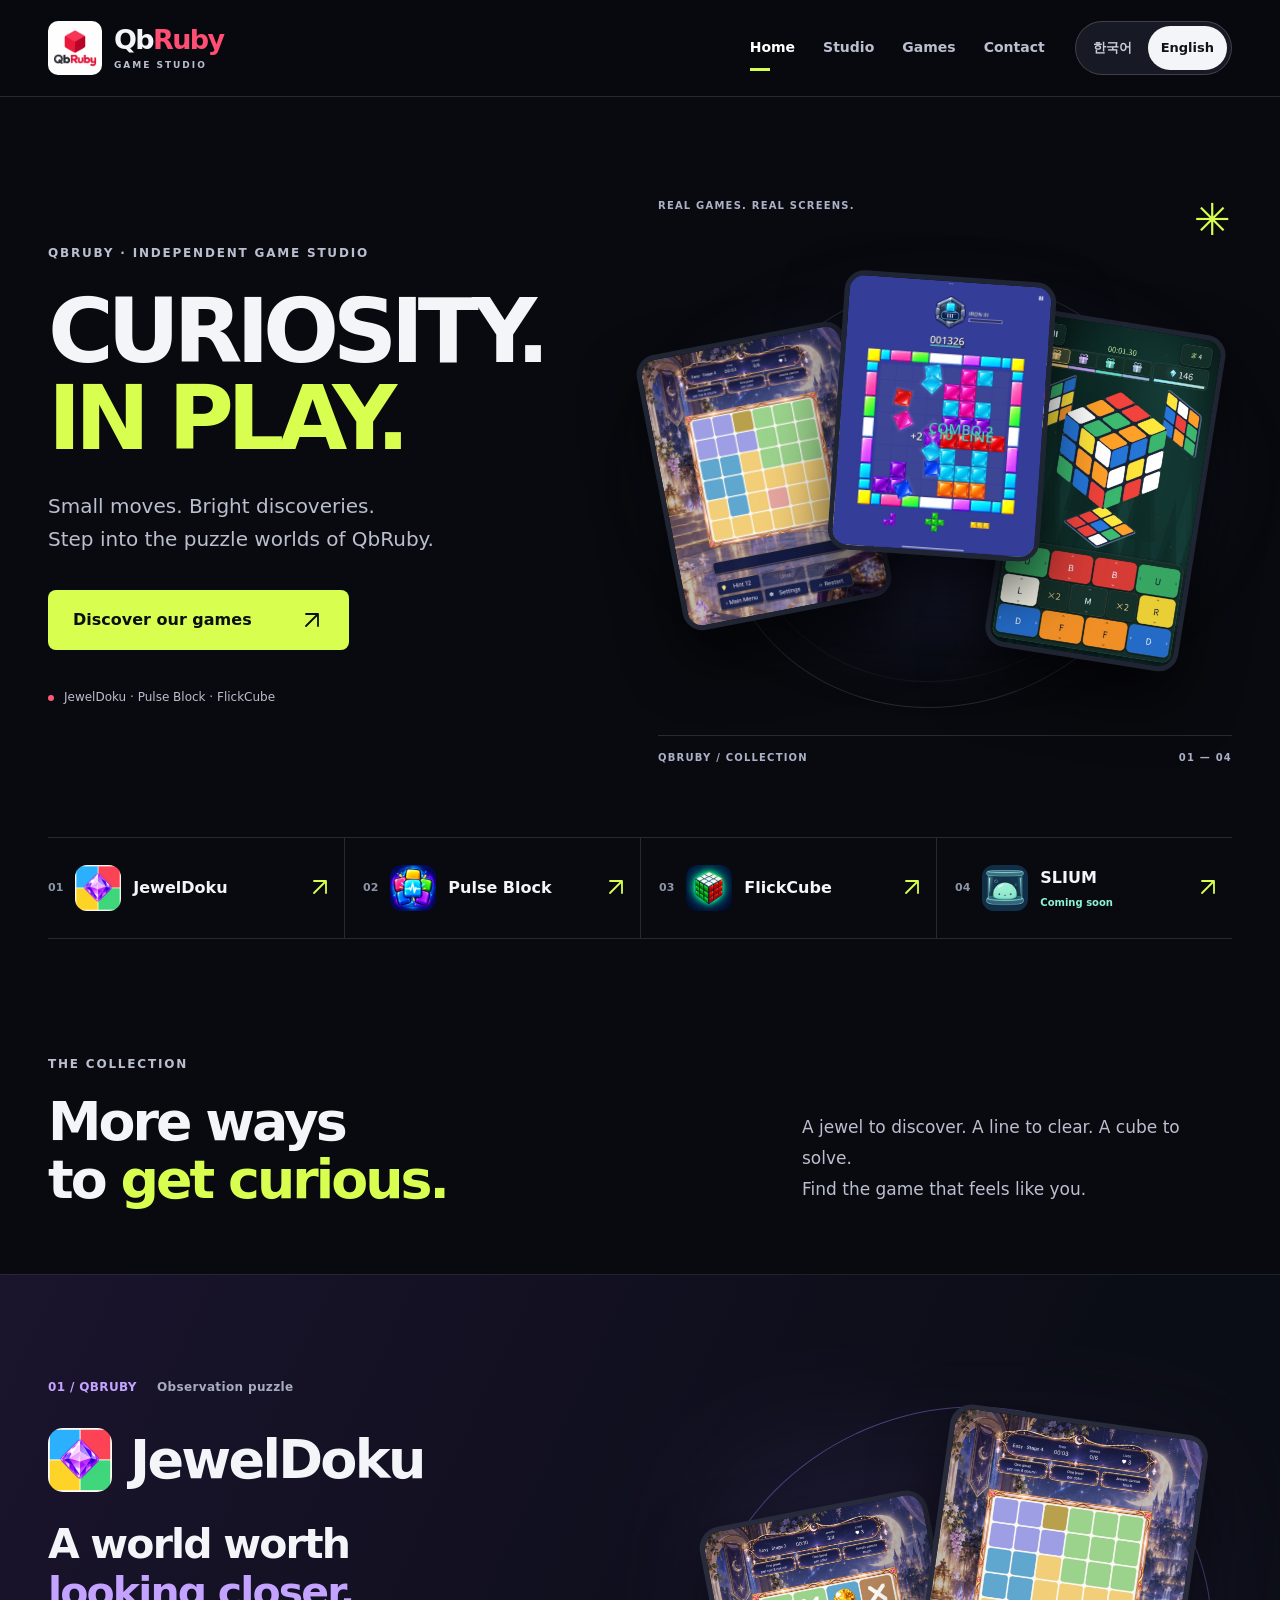
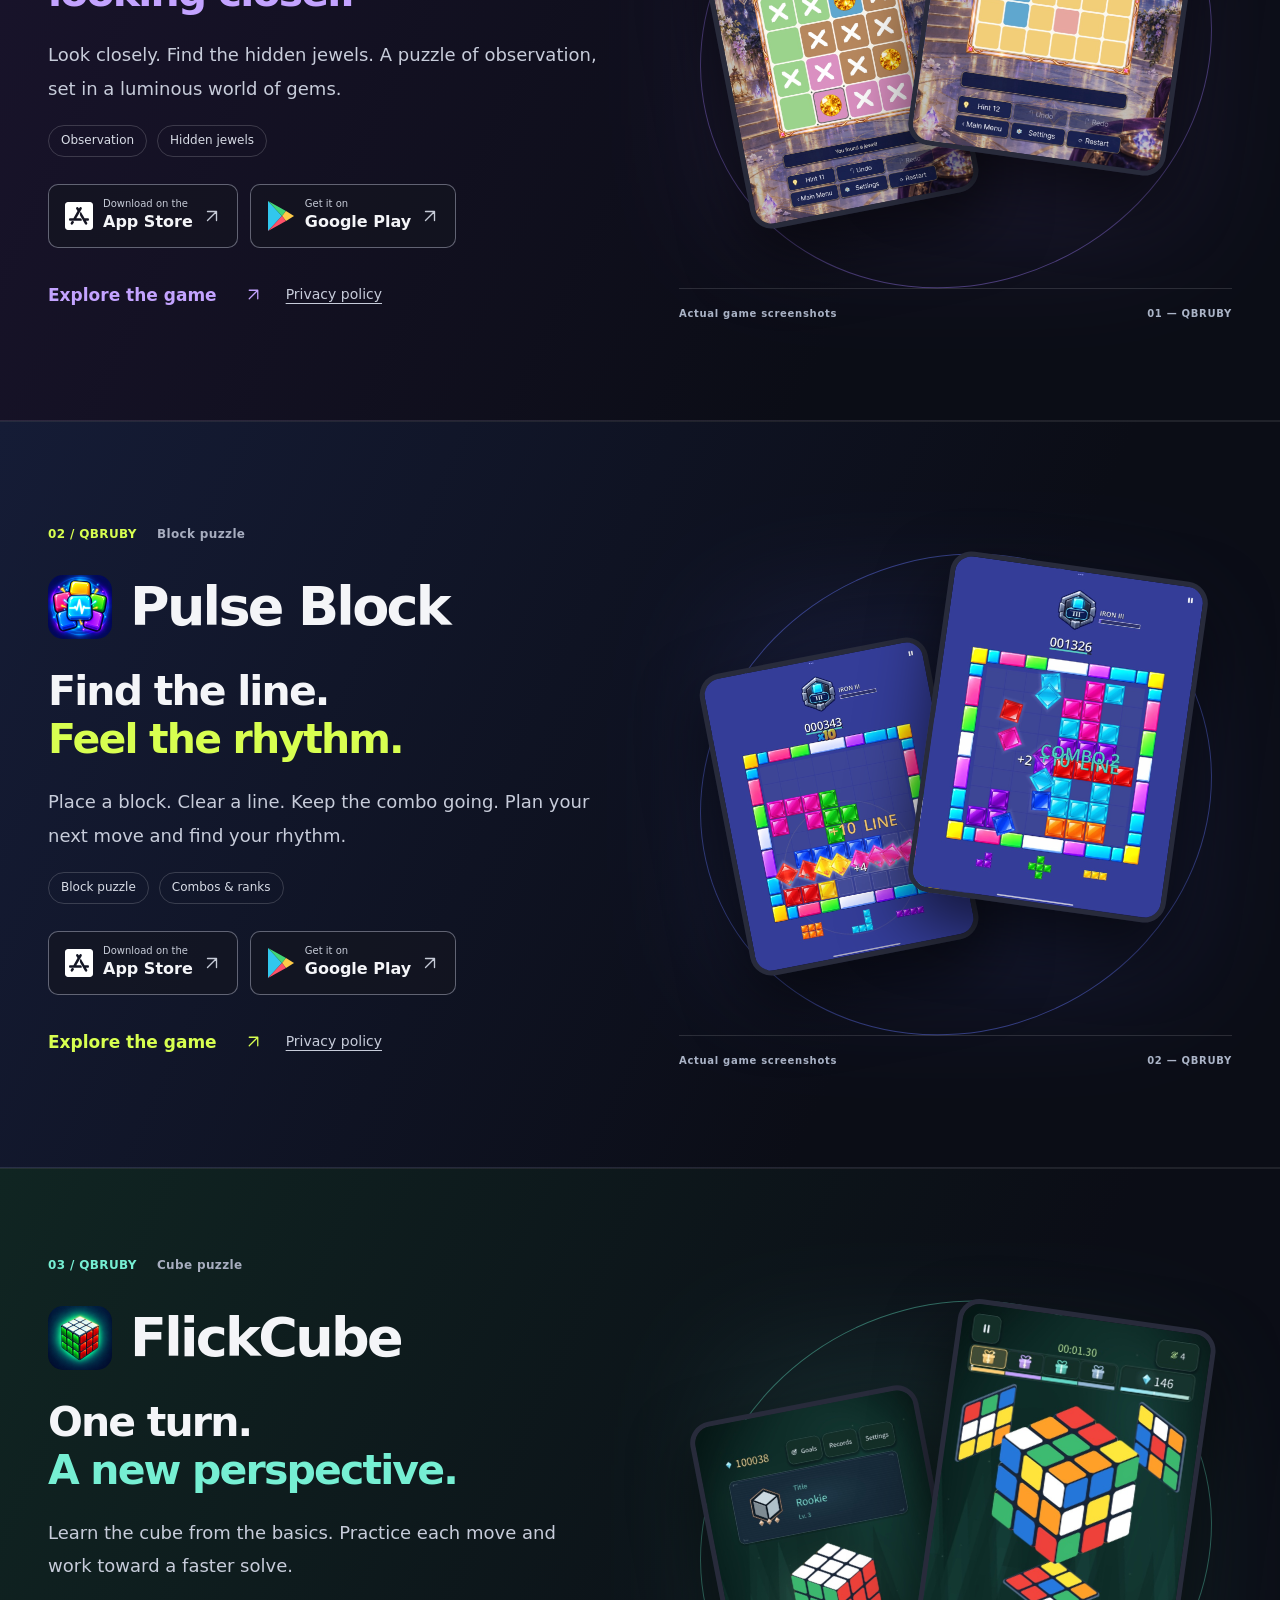
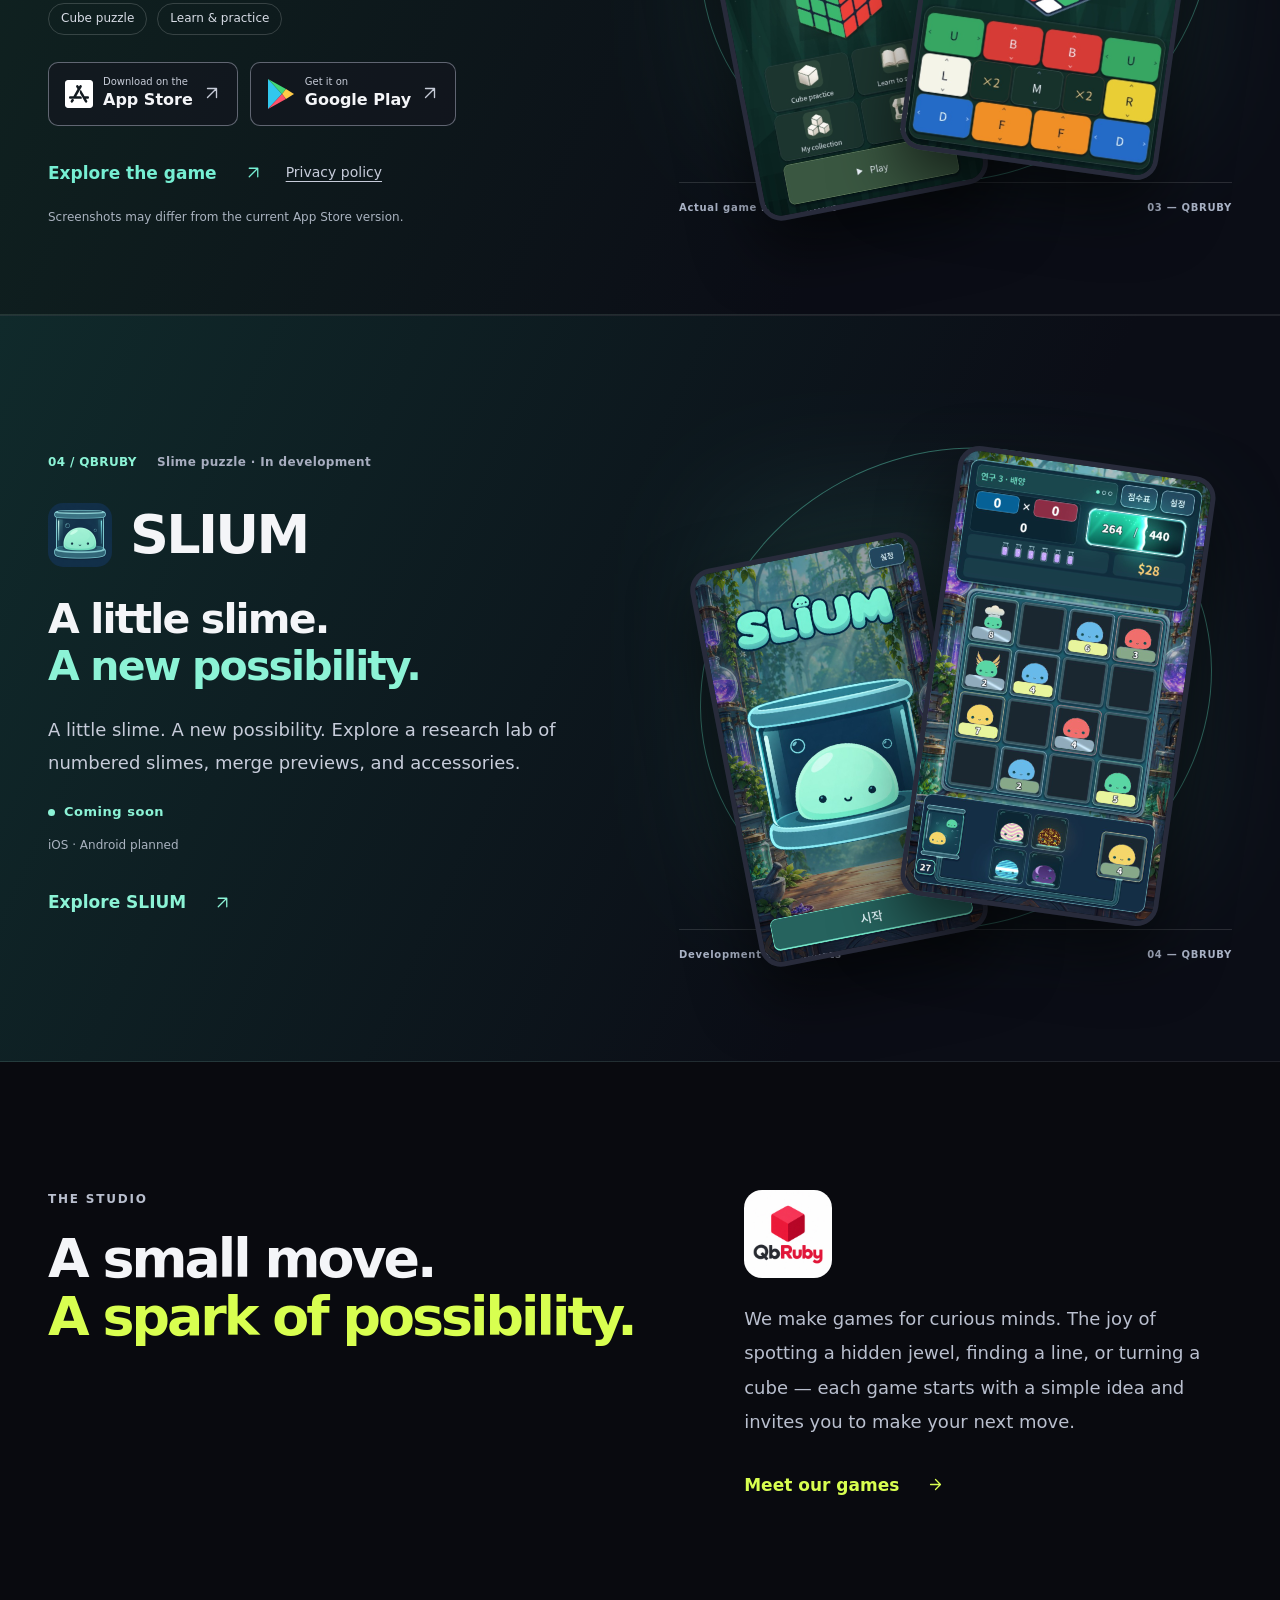
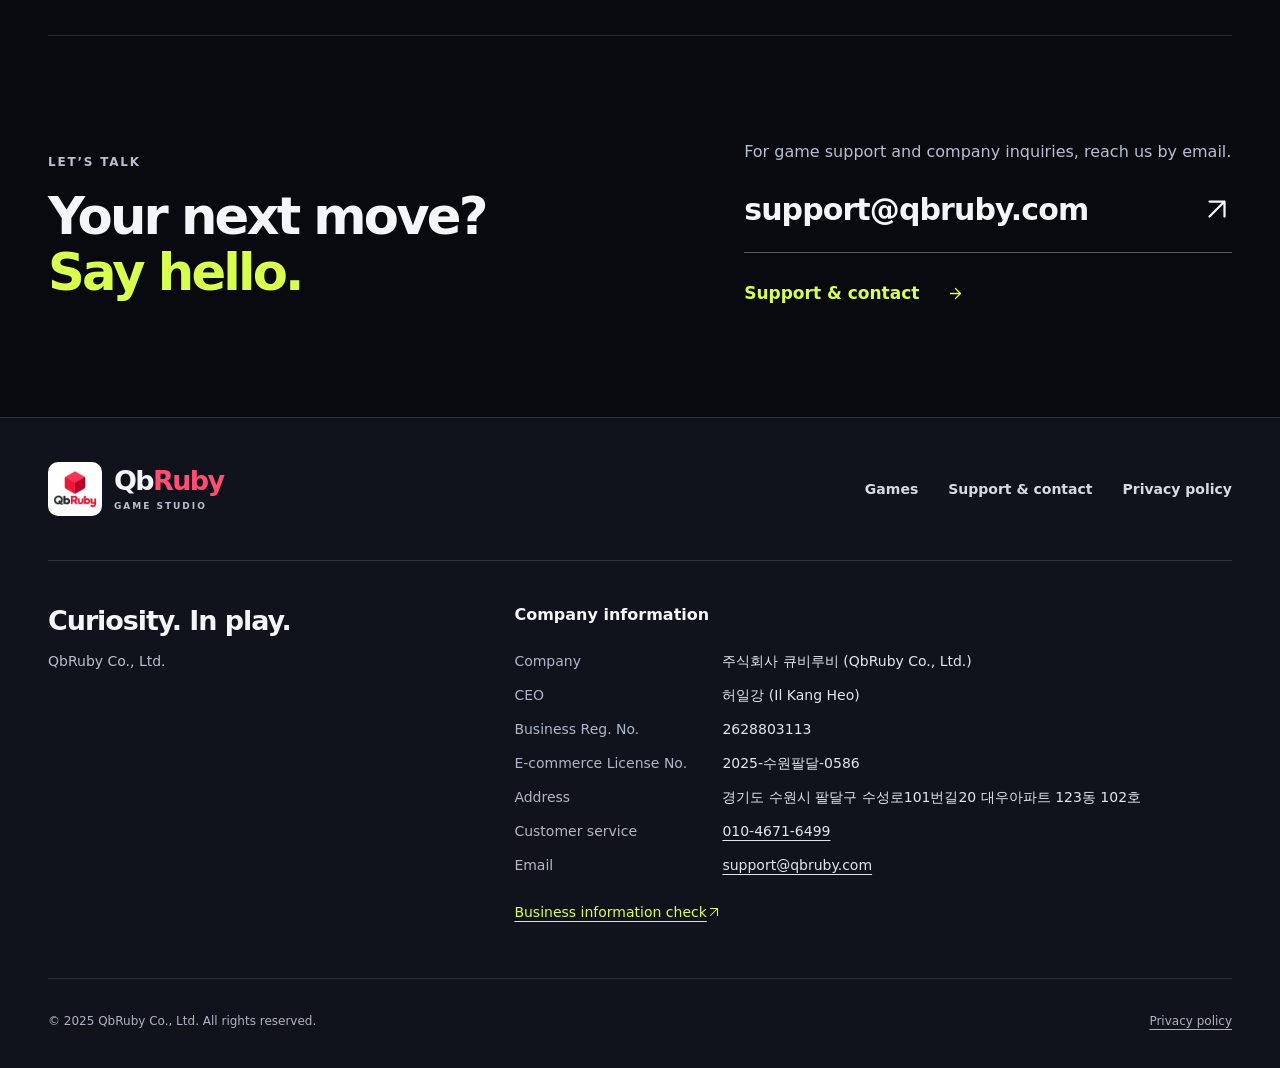
==== commit e99380ae: "SLIUM 출시 예정 소개와 게임 목록 연결 추가" ====
--- a/index.html
+++ b/index.html
@@ -1,9 +1,9 @@
-<!doctype html><html lang="en"><head><meta charset="utf-8"><meta name="viewport" content="width=device-width,initial-scale=1"><title data-en="QbRuby — Curiosity. In play." data-ko="QbRuby — 호기심을 플레이로." >QbRuby — Curiosity. In play.</title><meta name="description" content="Discover JewelDoku, Pulse Block, and FlickCube by QbRuby. Game screenshots, official store links, and support." data-en="Discover JewelDoku, Pulse Block, and FlickCube by QbRuby. Game screenshots, official store links, and support." data-ko="큐비루비의 JewelDoku, Pulse Block, FlickCube를 만나보세요. 실제 게임 스크린샷, 공식 스토어 링크와 고객지원을 안내합니다."><meta name="theme-color" content="#090a0f"><link rel="icon" href="images/web/qbruby-splash.jpeg" type="image/jpeg"><link rel="stylesheet" href="assets/site.css"><script src="assets/site.js" defer></script></head><body data-page="home"><a class="skip" href="#main" data-en="Skip to content" data-ko="본문으로 이동">Skip to content</a>
+<!doctype html><html lang="en"><head><meta charset="utf-8"><meta name="viewport" content="width=device-width,initial-scale=1"><title data-en="QbRuby — Curiosity. In play." data-ko="QbRuby — 호기심을 플레이로." >QbRuby — Curiosity. In play.</title><meta name="description" content="Discover JewelDoku, Pulse Block, FlickCube, and the upcoming SLIUM by QbRuby. Game screenshots, release information, and support." data-en="Discover JewelDoku, Pulse Block, FlickCube, and the upcoming SLIUM by QbRuby. Game screenshots, release information, and support." data-ko="큐비루비의 JewelDoku, Pulse Block, FlickCube와 출시 예정인 SLIUM을 만나보세요. 게임 화면과 출시 정보를 안내합니다."><meta name="theme-color" content="#090a0f"><link rel="icon" href="images/web/qbruby-splash.jpeg" type="image/jpeg"><link rel="stylesheet" href="assets/site.css"><script src="assets/site.js" defer></script></head><body data-page="home"><a class="skip" href="#main" data-en="Skip to content" data-ko="본문으로 이동">Skip to content</a>
 <header class="site-header"><div class="header-inner shell"><a class="brand" href="index.html#home" aria-label="QbRuby"><img src="images/web/qbruby-splash.jpeg" width="58" height="58" alt="QbRuby"><span>Qb<span class="ruby">Ruby</span><small>GAME STUDIO</small></span></a>
 <nav class="main-nav" aria-label="Main navigation" data-aria-en="Main navigation" data-aria-ko="주 메뉴"><a data-en="Home" data-ko="홈" href="index.html#home" aria-current="page">Home</a><a data-en="Studio" data-ko="스튜디오" href="index.html#about">Studio</a><a data-en="Games" data-ko="게임" href="apps.html">Games</a><a data-en="Contact" data-ko="문의" href="contact.html">Contact</a></nav>
 <div class="langs" role="group" aria-label="한국어 / English"><button id="ko" type="button" lang="ko" aria-pressed="false">한국어</button><button id="en" type="button" lang="en" aria-pressed="true">English</button></div>
-</div></header><main id="main"><section class="hero shell" id="home"><div class="hero-copy"><p data-en="QBRUBY · INDEPENDENT GAME STUDIO" data-ko="QBRUBY · 독립 게임 스튜디오" class="eyebrow">QBRUBY · INDEPENDENT GAME STUDIO</p><h1 data-en="CURIOSITY.&lt;br&gt;&lt;em&gt;IN PLAY.&lt;/em&gt;" data-ko="호기심을&lt;br&gt;&lt;em&gt;플레이로.&lt;/em&gt;" >CURIOSITY.<br><em>IN PLAY.</em></h1> <p data-en="Small moves. Bright discoveries.&lt;br&gt;Step into the puzzle worlds of QbRuby." data-ko="작은 움직임, 새로운 발견.&lt;br&gt;큐비루비의 퍼즐 세계로 들어오세요." class="hero-lead">Small moves. Bright discoveries.<br>Step into the puzzle worlds of QbRuby.</p><a data-en="Discover our games &lt;span aria-hidden=&quot;true&quot;&gt;&lt;svg class=&quot;ui-arrow&quot; width=&quot;24&quot; height=&quot;24&quot; viewBox=&quot;0 0 24 24&quot; aria-hidden=&quot;true&quot; focusable=&quot;false&quot;&gt;&lt;path d=&quot;M6 18 18 6M6 6h12v12&quot;/&gt;&lt;/svg&gt;&lt;/span&gt;" data-ko="게임 둘러보기 &lt;span aria-hidden=&quot;true&quot;&gt;&lt;svg class=&quot;ui-arrow&quot; width=&quot;24&quot; height=&quot;24&quot; viewBox=&quot;0 0 24 24&quot; aria-hidden=&quot;true&quot; focusable=&quot;false&quot;&gt;&lt;path d=&quot;M6 18 18 6M6 6h12v12&quot;/&gt;&lt;/svg&gt;&lt;/span&gt;" class="button" href="apps.html">Discover our games <span aria-hidden="true"><svg class="ui-arrow" width="24" height="24" viewBox="0 0 24 24" aria-hidden="true" focusable="false"><path d="M6 18 18 6M6 6h12v12"/></svg></span></a><div class="hero-footnote"><span class="live-dot" aria-hidden="true"></span><span data-en="JewelDoku · Pulse Block · FlickCube" data-ko="JewelDoku · Pulse Block · FlickCube" >JewelDoku · Pulse Block · FlickCube</span></div></div><div class="hero-art"><span class="hero-orbit" aria-hidden="true"></span><div class="hero-art-top"><span data-en="REAL GAMES. REAL SCREENS." data-ko="실제 게임, 실제 스크린샷." >REAL GAMES. REAL SCREENS.</span><span aria-hidden="true">✳</span></div><a class="shot-link hero-shot shot-01" href="images/originals/JewelDoku4.jpeg" data-gallery="jeweldoku" data-index="3" aria-label="JewelDoku — Puzzle regions" data-aria-en="JewelDoku — Puzzle regions, expand screenshot" data-aria-ko="JewelDoku — 퍼즐 영역, 스크린샷 크게 보기"><img src="images/web/JewelDoku4.jpeg" width="824" height="1100" alt="JewelDoku — Puzzle regions" data-alt-en="JewelDoku — Puzzle regions" data-alt-ko="JewelDoku — 퍼즐 영역" fetchpriority="high"></a><a class="shot-link hero-shot shot-02" href="images/originals/PulseBlock4.jpeg" data-gallery="pulse-block" data-index="3" aria-label="Pulse Block — Combo" data-aria-en="Pulse Block — Combo, expand screenshot" data-aria-ko="Pulse Block — 콤보, 스크린샷 크게 보기"><img src="images/web/PulseBlock4.jpeg" width="824" height="1100" alt="Pulse Block — Combo" data-alt-en="Pulse Block — Combo" data-alt-ko="Pulse Block — 콤보" fetchpriority="high"></a><a class="shot-link hero-shot shot-03" href="images/originals/cube_02-cube-play.jpeg" data-gallery="flickcube" data-index="1" aria-label="FlickCube — Cube play" data-aria-en="FlickCube — Cube play, expand screenshot" data-aria-ko="FlickCube — 큐브 플레이, 스크린샷 크게 보기"><img src="images/web/cube_02-cube-play.jpeg" width="618" height="1100" alt="FlickCube — Cube play" data-alt-en="FlickCube — Cube play" data-alt-ko="FlickCube — 큐브 플레이" fetchpriority="high"></a><div class="hero-art-bottom"><span>QBRUBY / COLLECTION</span><span>01 — 03</span></div></div></section>
-<div class="game-index shell"><a href="jeweldoku.html"><span class="mini-number">01</span><img src="images/web/jeweldoku_icon_ios1024.jpeg" width="46" height="46" alt=""><span>JewelDoku</span><span aria-hidden="true"><svg class="ui-arrow" width="24" height="24" viewBox="0 0 24 24" aria-hidden="true" focusable="false"><path d="M6 18 18 6M6 6h12v12"/></svg></span></a><a href="pulse-block.html"><span class="mini-number">02</span><img src="images/web/pulse_block_app_icon_1024x1024.jpeg" width="46" height="46" alt=""><span>Pulse Block</span><span aria-hidden="true"><svg class="ui-arrow" width="24" height="24" viewBox="0 0 24 24" aria-hidden="true" focusable="false"><path d="M6 18 18 6M6 6h12v12"/></svg></span></a><a href="flickcube.html"><span class="mini-number">03</span><img src="images/web/flickcube.jpeg" width="46" height="46" alt=""><span>FlickCube</span><span aria-hidden="true"><svg class="ui-arrow" width="24" height="24" viewBox="0 0 24 24" aria-hidden="true" focusable="false"><path d="M6 18 18 6M6 6h12v12"/></svg></span></a></div><section class="collection" id="games"><div class="section-heading shell"><div><p data-en="THE COLLECTION" data-ko="QbRuby 게임 컬렉션" class="eyebrow">THE COLLECTION</p><h2 data-en="Three ways&lt;br&gt;to &lt;em&gt;get curious.&lt;/em&gt;" data-ko="세 가지 게임,&lt;br&gt;&lt;em&gt;새로운 호기심.&lt;/em&gt;" >Three ways<br>to <em>get curious.</em></h2></div><p data-en="A jewel to discover. A line to clear. A cube to solve.&lt;br&gt;Find the game that feels like you." data-ko="찾아낼 보석, 완성할 라인, 풀어낼 큐브.&lt;br&gt;마음이 가는 게임을 만나보세요." class="section-intro">A jewel to discover. A line to clear. A cube to solve.<br>Find the game that feels like you.</p></div><article class="game-chapter jewel" id="jeweldoku"><div class="chapter-inner shell"><div class="chapter-copy"><div class="chapter-kicker"><span>01 / QBRUBY</span><span data-en="Observation puzzle" data-ko="관찰 퍼즐" >Observation puzzle</span></div><div class="game-name"><img src="images/web/jeweldoku_icon_ios1024.jpeg" width="64" height="64" alt="" loading="lazy"><h3>JewelDoku</h3></div><h4 data-en="A world worth&lt;br&gt;&lt;em&gt;looking closer.&lt;/em&gt;" data-ko="자세히 볼수록&lt;br&gt;&lt;em&gt;빛나는 세계.&lt;/em&gt;" class="chapter-line">A world worth<br><em>looking closer.</em></h4><p data-en="Look closely. Find the hidden jewels. A puzzle of observation, set in a luminous world of gems." data-ko="자세히 살펴보고 숨겨진 보석을 찾아보세요. 반짝이는 보석의 세계에서 관찰력을 발휘하는 퍼즐입니다." class="game-description">Look closely. Find the hidden jewels. A puzzle of observation, set in a luminous world of gems.</p><div class="tags"><span data-en="Observation" data-ko="관찰" >Observation</span><span data-en="Hidden jewels" data-ko="숨은 보석" >Hidden jewels</span></div><div class="stores"><a class="store-link" href="https://apps.apple.com/kr/app/jeweldoku-puzzle/id6812622909" target="_blank" rel="noopener noreferrer" aria-label="JewelDoku — App Store" data-aria-en="JewelDoku — App Store, opens in a new tab" data-aria-ko="JewelDoku — App Store, 새 탭에서 열림"><img src="assets/app-store.svg" width="28" height="32" alt=""><span><small data-en="Download on the" data-ko="다운로드" >Download on the</small><b>App Store</b></span><span aria-hidden="true"><svg class="ui-arrow" width="24" height="24" viewBox="0 0 24 24" aria-hidden="true" focusable="false"><path d="M6 18 18 6M6 6h12v12"/></svg></span></a><a class="store-link" href="https://play.google.com/store/apps/details?id=com.qbruby.jeweldoku" target="_blank" rel="noopener noreferrer" aria-label="JewelDoku — Google Play" data-aria-en="JewelDoku — Google Play, opens in a new tab" data-aria-ko="JewelDoku — Google Play, 새 탭에서 열림"><img src="assets/google-play.svg" width="26" height="30" alt=""><span><small data-en="Get it on" data-ko="다운로드" >Get it on</small><b>Google Play</b></span><span aria-hidden="true"><svg class="ui-arrow" width="24" height="24" viewBox="0 0 24 24" aria-hidden="true" focusable="false"><path d="M6 18 18 6M6 6h12v12"/></svg></span></a></div><div class="chapter-links"><a data-en="Explore the game &lt;span aria-hidden=&quot;true&quot;&gt;&lt;svg class=&quot;ui-arrow&quot; width=&quot;24&quot; height=&quot;24&quot; viewBox=&quot;0 0 24 24&quot; aria-hidden=&quot;true&quot; focusable=&quot;false&quot;&gt;&lt;path d=&quot;M6 18 18 6M6 6h12v12&quot;/&gt;&lt;/svg&gt;&lt;/span&gt;" data-ko="게임 자세히 보기 &lt;span aria-hidden=&quot;true&quot;&gt;&lt;svg class=&quot;ui-arrow&quot; width=&quot;24&quot; height=&quot;24&quot; viewBox=&quot;0 0 24 24&quot; aria-hidden=&quot;true&quot; focusable=&quot;false&quot;&gt;&lt;path d=&quot;M6 18 18 6M6 6h12v12&quot;/&gt;&lt;/svg&gt;&lt;/span&gt;" class="text-link" href="jeweldoku.html">Explore the game <span aria-hidden="true"><svg class="ui-arrow" width="24" height="24" viewBox="0 0 24 24" aria-hidden="true" focusable="false"><path d="M6 18 18 6M6 6h12v12"/></svg></span></a><a data-en="Privacy policy" data-ko="개인정보처리방침" class="policy-link" href="privacy/jeweldoku.html" data-policy="privacy/jeweldoku.html">Privacy policy</a></div></div><div class="chapter-art"><span class="art-orbit" aria-hidden="true"></span><a class="shot-link chapter-shot secondary" href="images/originals/JewelDoku3.jpeg" data-gallery="jeweldoku" data-index="2" aria-label="JewelDoku — Jewels found" data-aria-en="JewelDoku — Jewels found, expand screenshot" data-aria-ko="JewelDoku — 보석 발견, 스크린샷 크게 보기"><img src="images/web/JewelDoku3.jpeg" width="824" height="1100" alt="JewelDoku — Jewels found" data-alt-en="JewelDoku — Jewels found" data-alt-ko="JewelDoku — 보석 발견" loading="lazy" decoding="async"></a><a class="shot-link chapter-shot primary" href="images/originals/JewelDoku4.jpeg" data-gallery="jeweldoku" data-index="3" aria-label="JewelDoku — Puzzle regions" data-aria-en="JewelDoku — Puzzle regions, expand screenshot" data-aria-ko="JewelDoku — 퍼즐 영역, 스크린샷 크게 보기"><img src="images/web/JewelDoku4.jpeg" width="824" height="1100" alt="JewelDoku — Puzzle regions" data-alt-en="JewelDoku — Puzzle regions" data-alt-ko="JewelDoku — 퍼즐 영역" loading="lazy" decoding="async"></a><div class="art-caption"><span data-en="Actual game screenshots" data-ko="실제 게임 스크린샷" >Actual game screenshots</span><span>01 — QBRUBY</span></div></div></div></article><article class="game-chapter pulse" id="pulse-block"><div class="chapter-inner shell"><div class="chapter-copy"><div class="chapter-kicker"><span>02 / QBRUBY</span><span data-en="Block puzzle" data-ko="블록 퍼즐" >Block puzzle</span></div><div class="game-name"><img src="images/web/pulse_block_app_icon_1024x1024.jpeg" width="64" height="64" alt="" loading="lazy"><h3>Pulse Block</h3></div><h4 data-en="Find the line.&lt;br&gt;&lt;em&gt;Feel the rhythm.&lt;/em&gt;" data-ko="라인을 완성하고,&lt;br&gt;&lt;em&gt;리듬을 찾으세요.&lt;/em&gt;" class="chapter-line">Find the line.<br><em>Feel the rhythm.</em></h4><p data-en="Place a block. Clear a line. Keep the combo going. Plan your next move and find your rhythm." data-ko="블록을 놓고, 라인을 지우고, 콤보를 이어가세요. 다음 수를 계획하며 나만의 플레이 리듬을 찾아보세요." class="game-description">Place a block. Clear a line. Keep the combo going. Plan your next move and find your rhythm.</p><div class="tags"><span data-en="Block puzzle" data-ko="블록 퍼즐" >Block puzzle</span><span data-en="Combos &amp; ranks" data-ko="콤보와 랭크" >Combos & ranks</span></div><div class="stores"><a class="store-link" href="https://apps.apple.com/kr/app/pulse-block/id6808036622" target="_blank" rel="noopener noreferrer" aria-label="Pulse Block — App Store" data-aria-en="Pulse Block — App Store, opens in a new tab" data-aria-ko="Pulse Block — App Store, 새 탭에서 열림"><img src="assets/app-store.svg" width="28" height="32" alt=""><span><small data-en="Download on the" data-ko="다운로드" >Download on the</small><b>App Store</b></span><span aria-hidden="true"><svg class="ui-arrow" width="24" height="24" viewBox="0 0 24 24" aria-hidden="true" focusable="false"><path d="M6 18 18 6M6 6h12v12"/></svg></span></a><a class="store-link" href="https://play.google.com/store/apps/details?id=com.hik.blockbomb" target="_blank" rel="noopener noreferrer" aria-label="Pulse Block — Google Play" data-aria-en="Pulse Block — Google Play, opens in a new tab" data-aria-ko="Pulse Block — Google Play, 새 탭에서 열림"><img src="assets/google-play.svg" width="26" height="30" alt=""><span><small data-en="Get it on" data-ko="다운로드" >Get it on</small><b>Google Play</b></span><span aria-hidden="true"><svg class="ui-arrow" width="24" height="24" viewBox="0 0 24 24" aria-hidden="true" focusable="false"><path d="M6 18 18 6M6 6h12v12"/></svg></span></a></div><div class="chapter-links"><a data-en="Explore the game &lt;span aria-hidden=&quot;true&quot;&gt;&lt;svg class=&quot;ui-arrow&quot; width=&quot;24&quot; height=&quot;24&quot; viewBox=&quot;0 0 24 24&quot; aria-hidden=&quot;true&quot; focusable=&quot;false&quot;&gt;&lt;path d=&quot;M6 18 18 6M6 6h12v12&quot;/&gt;&lt;/svg&gt;&lt;/span&gt;" data-ko="게임 자세히 보기 &lt;span aria-hidden=&quot;true&quot;&gt;&lt;svg class=&quot;ui-arrow&quot; width=&quot;24&quot; height=&quot;24&quot; viewBox=&quot;0 0 24 24&quot; aria-hidden=&quot;true&quot; focusable=&quot;false&quot;&gt;&lt;path d=&quot;M6 18 18 6M6 6h12v12&quot;/&gt;&lt;/svg&gt;&lt;/span&gt;" class="text-link" href="pulse-block.html">Explore the game <span aria-hidden="true"><svg class="ui-arrow" width="24" height="24" viewBox="0 0 24 24" aria-hidden="true" focusable="false"><path d="M6 18 18 6M6 6h12v12"/></svg></span></a><a data-en="Privacy policy" data-ko="개인정보처리방침" class="policy-link" href="privacy.html" data-policy="privacy.html">Privacy policy</a></div></div><div class="chapter-art"><span class="art-orbit" aria-hidden="true"></span><a class="shot-link chapter-shot secondary" href="images/originals/PulseBlock3.jpeg" data-gallery="pulse-block" data-index="2" aria-label="Pulse Block — Line clear" data-aria-en="Pulse Block — Line clear, expand screenshot" data-aria-ko="Pulse Block — 라인 클리어, 스크린샷 크게 보기"><img src="images/web/PulseBlock3.jpeg" width="824" height="1100" alt="Pulse Block — Line clear" data-alt-en="Pulse Block — Line clear" data-alt-ko="Pulse Block — 라인 클리어" loading="lazy" decoding="async"></a><a class="shot-link chapter-shot primary" href="images/originals/PulseBlock4.jpeg" data-gallery="pulse-block" data-index="3" aria-label="Pulse Block — Combo" data-aria-en="Pulse Block — Combo, expand screenshot" data-aria-ko="Pulse Block — 콤보, 스크린샷 크게 보기"><img src="images/web/PulseBlock4.jpeg" width="824" height="1100" alt="Pulse Block — Combo" data-alt-en="Pulse Block — Combo" data-alt-ko="Pulse Block — 콤보" loading="lazy" decoding="async"></a><div class="art-caption"><span data-en="Actual game screenshots" data-ko="실제 게임 스크린샷" >Actual game screenshots</span><span>02 — QBRUBY</span></div></div></div></article><article class="game-chapter flick" id="flickcube"><span id="cube-project" class="anchor-marker"></span><div class="chapter-inner shell"><div class="chapter-copy"><div class="chapter-kicker"><span>03 / QBRUBY</span><span data-en="Cube puzzle" data-ko="큐브 퍼즐" >Cube puzzle</span></div><div class="game-name"><img src="images/web/flickcube.jpeg" width="64" height="64" alt="" loading="lazy"><h3>FlickCube</h3></div><h4 data-en="One turn.&lt;br&gt;&lt;em&gt;A new perspective.&lt;/em&gt;" data-ko="한 번의 움직임,&lt;br&gt;&lt;em&gt;새로운 시점.&lt;/em&gt;" class="chapter-line">One turn.<br><em>A new perspective.</em></h4><p data-en="Learn the cube from the basics. Practice each move and work toward a faster solve." data-ko="큐브의 기초부터 차근차근 배워보세요. 움직임을 연습하며 더 빠른 완성에 도전하는 큐브 퍼즐입니다." class="game-description">Learn the cube from the basics. Practice each move and work toward a faster solve.</p><div class="tags"><span data-en="Cube puzzle" data-ko="큐브 퍼즐" >Cube puzzle</span><span data-en="Learn &amp; practice" data-ko="배우고 연습하기" >Learn & practice</span></div><div class="stores"><a class="store-link" href="https://apps.apple.com/kr/app/flickcube-by-qbruby/id6756644246" target="_blank" rel="noopener noreferrer" aria-label="FlickCube — App Store" data-aria-en="FlickCube — App Store, opens in a new tab" data-aria-ko="FlickCube — App Store, 새 탭에서 열림"><img src="assets/app-store.svg" width="28" height="32" alt=""><span><small data-en="Download on the" data-ko="다운로드" >Download on the</small><b>App Store</b></span><span aria-hidden="true"><svg class="ui-arrow" width="24" height="24" viewBox="0 0 24 24" aria-hidden="true" focusable="false"><path d="M6 18 18 6M6 6h12v12"/></svg></span></a><a class="store-link" href="https://play.google.com/store/apps/details?id=com.qbruby.flickcube" target="_blank" rel="noopener noreferrer" aria-label="FlickCube — Google Play" data-aria-en="FlickCube — Google Play, opens in a new tab" data-aria-ko="FlickCube — Google Play, 새 탭에서 열림"><img src="assets/google-play.svg" width="26" height="30" alt=""><span><small data-en="Get it on" data-ko="다운로드" >Get it on</small><b>Google Play</b></span><span aria-hidden="true"><svg class="ui-arrow" width="24" height="24" viewBox="0 0 24 24" aria-hidden="true" focusable="false"><path d="M6 18 18 6M6 6h12v12"/></svg></span></a></div><div class="chapter-links"><a data-en="Explore the game &lt;span aria-hidden=&quot;true&quot;&gt;&lt;svg class=&quot;ui-arrow&quot; width=&quot;24&quot; height=&quot;24&quot; viewBox=&quot;0 0 24 24&quot; aria-hidden=&quot;true&quot; focusable=&quot;false&quot;&gt;&lt;path d=&quot;M6 18 18 6M6 6h12v12&quot;/&gt;&lt;/svg&gt;&lt;/span&gt;" data-ko="게임 자세히 보기 &lt;span aria-hidden=&quot;true&quot;&gt;&lt;svg class=&quot;ui-arrow&quot; width=&quot;24&quot; height=&quot;24&quot; viewBox=&quot;0 0 24 24&quot; aria-hidden=&quot;true&quot; focusable=&quot;false&quot;&gt;&lt;path d=&quot;M6 18 18 6M6 6h12v12&quot;/&gt;&lt;/svg&gt;&lt;/span&gt;" class="text-link" href="flickcube.html">Explore the game <span aria-hidden="true"><svg class="ui-arrow" width="24" height="24" viewBox="0 0 24 24" aria-hidden="true" focusable="false"><path d="M6 18 18 6M6 6h12v12"/></svg></span></a><a data-en="Privacy policy" data-ko="개인정보처리방침" class="policy-link" href="privacy/flickcube.html" data-policy="privacy/flickcube.html">Privacy policy</a></div><p data-en="Screenshots may differ from the current App Store version." data-ko="스크린샷과 현재 App Store 버전의 화면은 다를 수 있습니다." class="version-note">Screenshots may differ from the current App Store version.</p></div><div class="chapter-art"><span class="art-orbit" aria-hidden="true"></span><a class="shot-link chapter-shot secondary" href="images/originals/cube_01-main-menu.jpeg" data-gallery="flickcube" data-index="0" aria-label="FlickCube — Main menu" data-aria-en="FlickCube — Main menu, expand screenshot" data-aria-ko="FlickCube — 메인 메뉴, 스크린샷 크게 보기"><img src="images/web/cube_01-main-menu.jpeg" width="618" height="1100" alt="FlickCube — Main menu" data-alt-en="FlickCube — Main menu" data-alt-ko="FlickCube — 메인 메뉴" loading="lazy" decoding="async"></a><a class="shot-link chapter-shot primary" href="images/originals/cube_02-cube-play.jpeg" data-gallery="flickcube" data-index="1" aria-label="FlickCube — Cube play" data-aria-en="FlickCube — Cube play, expand screenshot" data-aria-ko="FlickCube — 큐브 플레이, 스크린샷 크게 보기"><img src="images/web/cube_02-cube-play.jpeg" width="618" height="1100" alt="FlickCube — Cube play" data-alt-en="FlickCube — Cube play" data-alt-ko="FlickCube — 큐브 플레이" loading="lazy" decoding="async"></a><div class="art-caption"><span data-en="Actual game screenshots" data-ko="실제 게임 스크린샷" >Actual game screenshots</span><span>03 — QBRUBY</span></div></div></div></article></section>
+</div></header><main id="main"><section class="hero shell" id="home"><div class="hero-copy"><p data-en="QBRUBY · INDEPENDENT GAME STUDIO" data-ko="QBRUBY · 독립 게임 스튜디오" class="eyebrow">QBRUBY · INDEPENDENT GAME STUDIO</p><h1 data-en="CURIOSITY.&lt;br&gt;&lt;em&gt;IN PLAY.&lt;/em&gt;" data-ko="호기심을&lt;br&gt;&lt;em&gt;플레이로.&lt;/em&gt;" >CURIOSITY.<br><em>IN PLAY.</em></h1> <p data-en="Small moves. Bright discoveries.&lt;br&gt;Step into the puzzle worlds of QbRuby." data-ko="작은 움직임, 새로운 발견.&lt;br&gt;큐비루비의 퍼즐 세계로 들어오세요." class="hero-lead">Small moves. Bright discoveries.<br>Step into the puzzle worlds of QbRuby.</p><a data-en="Discover our games &lt;span aria-hidden=&quot;true&quot;&gt;&lt;svg class=&quot;ui-arrow&quot; width=&quot;24&quot; height=&quot;24&quot; viewBox=&quot;0 0 24 24&quot; aria-hidden=&quot;true&quot; focusable=&quot;false&quot;&gt;&lt;path d=&quot;M6 18 18 6M6 6h12v12&quot;/&gt;&lt;/svg&gt;&lt;/span&gt;" data-ko="게임 둘러보기 &lt;span aria-hidden=&quot;true&quot;&gt;&lt;svg class=&quot;ui-arrow&quot; width=&quot;24&quot; height=&quot;24&quot; viewBox=&quot;0 0 24 24&quot; aria-hidden=&quot;true&quot; focusable=&quot;false&quot;&gt;&lt;path d=&quot;M6 18 18 6M6 6h12v12&quot;/&gt;&lt;/svg&gt;&lt;/span&gt;" class="button" href="apps.html">Discover our games <span aria-hidden="true"><svg class="ui-arrow" width="24" height="24" viewBox="0 0 24 24" aria-hidden="true" focusable="false"><path d="M6 18 18 6M6 6h12v12"/></svg></span></a><div class="hero-footnote"><span class="live-dot" aria-hidden="true"></span><span data-en="JewelDoku · Pulse Block · FlickCube" data-ko="JewelDoku · Pulse Block · FlickCube" >JewelDoku · Pulse Block · FlickCube</span></div></div><div class="hero-art"><span class="hero-orbit" aria-hidden="true"></span><div class="hero-art-top"><span data-en="REAL GAMES. REAL SCREENS." data-ko="실제 게임, 실제 스크린샷." >REAL GAMES. REAL SCREENS.</span><span aria-hidden="true">✳</span></div><a class="shot-link hero-shot shot-01" href="images/originals/JewelDoku4.jpeg" data-gallery="jeweldoku" data-index="3" aria-label="JewelDoku — Puzzle regions" data-aria-en="JewelDoku — Puzzle regions, expand screenshot" data-aria-ko="JewelDoku — 퍼즐 영역, 스크린샷 크게 보기"><img src="images/web/JewelDoku4.jpeg" width="824" height="1100" alt="JewelDoku — Puzzle regions" data-alt-en="JewelDoku — Puzzle regions" data-alt-ko="JewelDoku — 퍼즐 영역" fetchpriority="high"></a><a class="shot-link hero-shot shot-02" href="images/originals/PulseBlock4.jpeg" data-gallery="pulse-block" data-index="3" aria-label="Pulse Block — Combo" data-aria-en="Pulse Block — Combo, expand screenshot" data-aria-ko="Pulse Block — 콤보, 스크린샷 크게 보기"><img src="images/web/PulseBlock4.jpeg" width="824" height="1100" alt="Pulse Block — Combo" data-alt-en="Pulse Block — Combo" data-alt-ko="Pulse Block — 콤보" fetchpriority="high"></a><a class="shot-link hero-shot shot-03" href="images/originals/cube_02-cube-play.jpeg" data-gallery="flickcube" data-index="1" aria-label="FlickCube — Cube play" data-aria-en="FlickCube — Cube play, expand screenshot" data-aria-ko="FlickCube — 큐브 플레이, 스크린샷 크게 보기"><img src="images/web/cube_02-cube-play.jpeg" width="618" height="1100" alt="FlickCube — Cube play" data-alt-en="FlickCube — Cube play" data-alt-ko="FlickCube — 큐브 플레이" fetchpriority="high"></a><div class="hero-art-bottom"><span>QBRUBY / COLLECTION</span><span>01 — 04</span></div></div></section>
+<div class="game-index game-index-four shell"><a href="jeweldoku.html"><span class="mini-number">01</span><img src="images/web/jeweldoku_icon_ios1024.jpeg" width="46" height="46" alt=""><span>JewelDoku</span><span aria-hidden="true"><svg class="ui-arrow" width="24" height="24" viewBox="0 0 24 24" aria-hidden="true" focusable="false"><path d="M6 18 18 6M6 6h12v12"/></svg></span></a><a href="pulse-block.html"><span class="mini-number">02</span><img src="images/web/pulse_block_app_icon_1024x1024.jpeg" width="46" height="46" alt=""><span>Pulse Block</span><span aria-hidden="true"><svg class="ui-arrow" width="24" height="24" viewBox="0 0 24 24" aria-hidden="true" focusable="false"><path d="M6 18 18 6M6 6h12v12"/></svg></span></a><a href="flickcube.html"><span class="mini-number">03</span><img src="images/web/flickcube.jpeg" width="46" height="46" alt=""><span>FlickCube</span><span aria-hidden="true"><svg class="ui-arrow" width="24" height="24" viewBox="0 0 24 24" aria-hidden="true" focusable="false"><path d="M6 18 18 6M6 6h12v12"/></svg></span></a><a href="slium.html"><span class="mini-number">04</span><img src="images/web/slium/slium-icon.png" width="46" height="46" alt=""><span>SLIUM<small class="slium-index-status" data-en="Coming soon" data-ko="출시 예정">Coming soon</small></span><span aria-hidden="true"><svg class="ui-arrow" width="24" height="24" viewBox="0 0 24 24" aria-hidden="true" focusable="false"><path d="M6 18 18 6M6 6h12v12"/></svg></span></a></div><section class="collection" id="games"><div class="section-heading shell"><div><p data-en="THE COLLECTION" data-ko="QbRuby 게임 컬렉션" class="eyebrow">THE COLLECTION</p><h2 data-en="More ways&lt;br&gt;to &lt;em&gt;get curious.&lt;/em&gt;" data-ko="다양한 게임,&lt;br&gt;&lt;em&gt;새로운 호기심.&lt;/em&gt;" >More ways<br>to <em>get curious.</em></h2></div><p data-en="A jewel to discover. A line to clear. A cube to solve.&lt;br&gt;Find the game that feels like you." data-ko="찾아낼 보석, 완성할 라인, 풀어낼 큐브.&lt;br&gt;마음이 가는 게임을 만나보세요." class="section-intro">A jewel to discover. A line to clear. A cube to solve.<br>Find the game that feels like you.</p></div><article class="game-chapter jewel" id="jeweldoku"><div class="chapter-inner shell"><div class="chapter-copy"><div class="chapter-kicker"><span>01 / QBRUBY</span><span data-en="Observation puzzle" data-ko="관찰 퍼즐" >Observation puzzle</span></div><div class="game-name"><img src="images/web/jeweldoku_icon_ios1024.jpeg" width="64" height="64" alt="" loading="lazy"><h3>JewelDoku</h3></div><h4 data-en="A world worth&lt;br&gt;&lt;em&gt;looking closer.&lt;/em&gt;" data-ko="자세히 볼수록&lt;br&gt;&lt;em&gt;빛나는 세계.&lt;/em&gt;" class="chapter-line">A world worth<br><em>looking closer.</em></h4><p data-en="Look closely. Find the hidden jewels. A puzzle of observation, set in a luminous world of gems." data-ko="자세히 살펴보고 숨겨진 보석을 찾아보세요. 반짝이는 보석의 세계에서 관찰력을 발휘하는 퍼즐입니다." class="game-description">Look closely. Find the hidden jewels. A puzzle of observation, set in a luminous world of gems.</p><div class="tags"><span data-en="Observation" data-ko="관찰" >Observation</span><span data-en="Hidden jewels" data-ko="숨은 보석" >Hidden jewels</span></div><div class="stores"><a class="store-link" href="https://apps.apple.com/kr/app/jeweldoku-puzzle/id6812622909" target="_blank" rel="noopener noreferrer" aria-label="JewelDoku — App Store" data-aria-en="JewelDoku — App Store, opens in a new tab" data-aria-ko="JewelDoku — App Store, 새 탭에서 열림"><img src="assets/app-store.svg" width="28" height="32" alt=""><span><small data-en="Download on the" data-ko="다운로드" >Download on the</small><b>App Store</b></span><span aria-hidden="true"><svg class="ui-arrow" width="24" height="24" viewBox="0 0 24 24" aria-hidden="true" focusable="false"><path d="M6 18 18 6M6 6h12v12"/></svg></span></a><a class="store-link" href="https://play.google.com/store/apps/details?id=com.qbruby.jeweldoku" target="_blank" rel="noopener noreferrer" aria-label="JewelDoku — Google Play" data-aria-en="JewelDoku — Google Play, opens in a new tab" data-aria-ko="JewelDoku — Google Play, 새 탭에서 열림"><img src="assets/google-play.svg" width="26" height="30" alt=""><span><small data-en="Get it on" data-ko="다운로드" >Get it on</small><b>Google Play</b></span><span aria-hidden="true"><svg class="ui-arrow" width="24" height="24" viewBox="0 0 24 24" aria-hidden="true" focusable="false"><path d="M6 18 18 6M6 6h12v12"/></svg></span></a></div><div class="chapter-links"><a data-en="Explore the game &lt;span aria-hidden=&quot;true&quot;&gt;&lt;svg class=&quot;ui-arrow&quot; width=&quot;24&quot; height=&quot;24&quot; viewBox=&quot;0 0 24 24&quot; aria-hidden=&quot;true&quot; focusable=&quot;false&quot;&gt;&lt;path d=&quot;M6 18 18 6M6 6h12v12&quot;/&gt;&lt;/svg&gt;&lt;/span&gt;" data-ko="게임 자세히 보기 &lt;span aria-hidden=&quot;true&quot;&gt;&lt;svg class=&quot;ui-arrow&quot; width=&quot;24&quot; height=&quot;24&quot; viewBox=&quot;0 0 24 24&quot; aria-hidden=&quot;true&quot; focusable=&quot;false&quot;&gt;&lt;path d=&quot;M6 18 18 6M6 6h12v12&quot;/&gt;&lt;/svg&gt;&lt;/span&gt;" class="text-link" href="jeweldoku.html">Explore the game <span aria-hidden="true"><svg class="ui-arrow" width="24" height="24" viewBox="0 0 24 24" aria-hidden="true" focusable="false"><path d="M6 18 18 6M6 6h12v12"/></svg></span></a><a data-en="Privacy policy" data-ko="개인정보처리방침" class="policy-link" href="privacy/jeweldoku.html" data-policy="privacy/jeweldoku.html">Privacy policy</a></div></div><div class="chapter-art"><span class="art-orbit" aria-hidden="true"></span><a class="shot-link chapter-shot secondary" href="images/originals/JewelDoku3.jpeg" data-gallery="jeweldoku" data-index="2" aria-label="JewelDoku — Jewels found" data-aria-en="JewelDoku — Jewels found, expand screenshot" data-aria-ko="JewelDoku — 보석 발견, 스크린샷 크게 보기"><img src="images/web/JewelDoku3.jpeg" width="824" height="1100" alt="JewelDoku — Jewels found" data-alt-en="JewelDoku — Jewels found" data-alt-ko="JewelDoku — 보석 발견" loading="lazy" decoding="async"></a><a class="shot-link chapter-shot primary" href="images/originals/JewelDoku4.jpeg" data-gallery="jeweldoku" data-index="3" aria-label="JewelDoku — Puzzle regions" data-aria-en="JewelDoku — Puzzle regions, expand screenshot" data-aria-ko="JewelDoku — 퍼즐 영역, 스크린샷 크게 보기"><img src="images/web/JewelDoku4.jpeg" width="824" height="1100" alt="JewelDoku — Puzzle regions" data-alt-en="JewelDoku — Puzzle regions" data-alt-ko="JewelDoku — 퍼즐 영역" loading="lazy" decoding="async"></a><div class="art-caption"><span data-en="Actual game screenshots" data-ko="실제 게임 스크린샷" >Actual game screenshots</span><span>01 — QBRUBY</span></div></div></div></article><article class="game-chapter pulse" id="pulse-block"><div class="chapter-inner shell"><div class="chapter-copy"><div class="chapter-kicker"><span>02 / QBRUBY</span><span data-en="Block puzzle" data-ko="블록 퍼즐" >Block puzzle</span></div><div class="game-name"><img src="images/web/pulse_block_app_icon_1024x1024.jpeg" width="64" height="64" alt="" loading="lazy"><h3>Pulse Block</h3></div><h4 data-en="Find the line.&lt;br&gt;&lt;em&gt;Feel the rhythm.&lt;/em&gt;" data-ko="라인을 완성하고,&lt;br&gt;&lt;em&gt;리듬을 찾으세요.&lt;/em&gt;" class="chapter-line">Find the line.<br><em>Feel the rhythm.</em></h4><p data-en="Place a block. Clear a line. Keep the combo going. Plan your next move and find your rhythm." data-ko="블록을 놓고, 라인을 지우고, 콤보를 이어가세요. 다음 수를 계획하며 나만의 플레이 리듬을 찾아보세요." class="game-description">Place a block. Clear a line. Keep the combo going. Plan your next move and find your rhythm.</p><div class="tags"><span data-en="Block puzzle" data-ko="블록 퍼즐" >Block puzzle</span><span data-en="Combos &amp; ranks" data-ko="콤보와 랭크" >Combos & ranks</span></div><div class="stores"><a class="store-link" href="https://apps.apple.com/kr/app/pulse-block/id6808036622" target="_blank" rel="noopener noreferrer" aria-label="Pulse Block — App Store" data-aria-en="Pulse Block — App Store, opens in a new tab" data-aria-ko="Pulse Block — App Store, 새 탭에서 열림"><img src="assets/app-store.svg" width="28" height="32" alt=""><span><small data-en="Download on the" data-ko="다운로드" >Download on the</small><b>App Store</b></span><span aria-hidden="true"><svg class="ui-arrow" width="24" height="24" viewBox="0 0 24 24" aria-hidden="true" focusable="false"><path d="M6 18 18 6M6 6h12v12"/></svg></span></a><a class="store-link" href="https://play.google.com/store/apps/details?id=com.hik.blockbomb" target="_blank" rel="noopener noreferrer" aria-label="Pulse Block — Google Play" data-aria-en="Pulse Block — Google Play, opens in a new tab" data-aria-ko="Pulse Block — Google Play, 새 탭에서 열림"><img src="assets/google-play.svg" width="26" height="30" alt=""><span><small data-en="Get it on" data-ko="다운로드" >Get it on</small><b>Google Play</b></span><span aria-hidden="true"><svg class="ui-arrow" width="24" height="24" viewBox="0 0 24 24" aria-hidden="true" focusable="false"><path d="M6 18 18 6M6 6h12v12"/></svg></span></a></div><div class="chapter-links"><a data-en="Explore the game &lt;span aria-hidden=&quot;true&quot;&gt;&lt;svg class=&quot;ui-arrow&quot; width=&quot;24&quot; height=&quot;24&quot; viewBox=&quot;0 0 24 24&quot; aria-hidden=&quot;true&quot; focusable=&quot;false&quot;&gt;&lt;path d=&quot;M6 18 18 6M6 6h12v12&quot;/&gt;&lt;/svg&gt;&lt;/span&gt;" data-ko="게임 자세히 보기 &lt;span aria-hidden=&quot;true&quot;&gt;&lt;svg class=&quot;ui-arrow&quot; width=&quot;24&quot; height=&quot;24&quot; viewBox=&quot;0 0 24 24&quot; aria-hidden=&quot;true&quot; focusable=&quot;false&quot;&gt;&lt;path d=&quot;M6 18 18 6M6 6h12v12&quot;/&gt;&lt;/svg&gt;&lt;/span&gt;" class="text-link" href="pulse-block.html">Explore the game <span aria-hidden="true"><svg class="ui-arrow" width="24" height="24" viewBox="0 0 24 24" aria-hidden="true" focusable="false"><path d="M6 18 18 6M6 6h12v12"/></svg></span></a><a data-en="Privacy policy" data-ko="개인정보처리방침" class="policy-link" href="privacy.html" data-policy="privacy.html">Privacy policy</a></div></div><div class="chapter-art"><span class="art-orbit" aria-hidden="true"></span><a class="shot-link chapter-shot secondary" href="images/originals/PulseBlock3.jpeg" data-gallery="pulse-block" data-index="2" aria-label="Pulse Block — Line clear" data-aria-en="Pulse Block — Line clear, expand screenshot" data-aria-ko="Pulse Block — 라인 클리어, 스크린샷 크게 보기"><img src="images/web/PulseBlock3.jpeg" width="824" height="1100" alt="Pulse Block — Line clear" data-alt-en="Pulse Block — Line clear" data-alt-ko="Pulse Block — 라인 클리어" loading="lazy" decoding="async"></a><a class="shot-link chapter-shot primary" href="images/originals/PulseBlock4.jpeg" data-gallery="pulse-block" data-index="3" aria-label="Pulse Block — Combo" data-aria-en="Pulse Block — Combo, expand screenshot" data-aria-ko="Pulse Block — 콤보, 스크린샷 크게 보기"><img src="images/web/PulseBlock4.jpeg" width="824" height="1100" alt="Pulse Block — Combo" data-alt-en="Pulse Block — Combo" data-alt-ko="Pulse Block — 콤보" loading="lazy" decoding="async"></a><div class="art-caption"><span data-en="Actual game screenshots" data-ko="실제 게임 스크린샷" >Actual game screenshots</span><span>02 — QBRUBY</span></div></div></div></article><article class="game-chapter flick" id="flickcube"><span id="cube-project" class="anchor-marker"></span><div class="chapter-inner shell"><div class="chapter-copy"><div class="chapter-kicker"><span>03 / QBRUBY</span><span data-en="Cube puzzle" data-ko="큐브 퍼즐" >Cube puzzle</span></div><div class="game-name"><img src="images/web/flickcube.jpeg" width="64" height="64" alt="" loading="lazy"><h3>FlickCube</h3></div><h4 data-en="One turn.&lt;br&gt;&lt;em&gt;A new perspective.&lt;/em&gt;" data-ko="한 번의 움직임,&lt;br&gt;&lt;em&gt;새로운 시점.&lt;/em&gt;" class="chapter-line">One turn.<br><em>A new perspective.</em></h4><p data-en="Learn the cube from the basics. Practice each move and work toward a faster solve." data-ko="큐브의 기초부터 차근차근 배워보세요. 움직임을 연습하며 더 빠른 완성에 도전하는 큐브 퍼즐입니다." class="game-description">Learn the cube from the basics. Practice each move and work toward a faster solve.</p><div class="tags"><span data-en="Cube puzzle" data-ko="큐브 퍼즐" >Cube puzzle</span><span data-en="Learn &amp; practice" data-ko="배우고 연습하기" >Learn & practice</span></div><div class="stores"><a class="store-link" href="https://apps.apple.com/kr/app/flickcube-by-qbruby/id6756644246" target="_blank" rel="noopener noreferrer" aria-label="FlickCube — App Store" data-aria-en="FlickCube — App Store, opens in a new tab" data-aria-ko="FlickCube — App Store, 새 탭에서 열림"><img src="assets/app-store.svg" width="28" height="32" alt=""><span><small data-en="Download on the" data-ko="다운로드" >Download on the</small><b>App Store</b></span><span aria-hidden="true"><svg class="ui-arrow" width="24" height="24" viewBox="0 0 24 24" aria-hidden="true" focusable="false"><path d="M6 18 18 6M6 6h12v12"/></svg></span></a><a class="store-link" href="https://play.google.com/store/apps/details?id=com.qbruby.flickcube" target="_blank" rel="noopener noreferrer" aria-label="FlickCube — Google Play" data-aria-en="FlickCube — Google Play, opens in a new tab" data-aria-ko="FlickCube — Google Play, 새 탭에서 열림"><img src="assets/google-play.svg" width="26" height="30" alt=""><span><small data-en="Get it on" data-ko="다운로드" >Get it on</small><b>Google Play</b></span><span aria-hidden="true"><svg class="ui-arrow" width="24" height="24" viewBox="0 0 24 24" aria-hidden="true" focusable="false"><path d="M6 18 18 6M6 6h12v12"/></svg></span></a></div><div class="chapter-links"><a data-en="Explore the game &lt;span aria-hidden=&quot;true&quot;&gt;&lt;svg class=&quot;ui-arrow&quot; width=&quot;24&quot; height=&quot;24&quot; viewBox=&quot;0 0 24 24&quot; aria-hidden=&quot;true&quot; focusable=&quot;false&quot;&gt;&lt;path d=&quot;M6 18 18 6M6 6h12v12&quot;/&gt;&lt;/svg&gt;&lt;/span&gt;" data-ko="게임 자세히 보기 &lt;span aria-hidden=&quot;true&quot;&gt;&lt;svg class=&quot;ui-arrow&quot; width=&quot;24&quot; height=&quot;24&quot; viewBox=&quot;0 0 24 24&quot; aria-hidden=&quot;true&quot; focusable=&quot;false&quot;&gt;&lt;path d=&quot;M6 18 18 6M6 6h12v12&quot;/&gt;&lt;/svg&gt;&lt;/span&gt;" class="text-link" href="flickcube.html">Explore the game <span aria-hidden="true"><svg class="ui-arrow" width="24" height="24" viewBox="0 0 24 24" aria-hidden="true" focusable="false"><path d="M6 18 18 6M6 6h12v12"/></svg></span></a><a data-en="Privacy policy" data-ko="개인정보처리방침" class="policy-link" href="privacy/flickcube.html" data-policy="privacy/flickcube.html">Privacy policy</a></div><p data-en="Screenshots may differ from the current App Store version." data-ko="스크린샷과 현재 App Store 버전의 화면은 다를 수 있습니다." class="version-note">Screenshots may differ from the current App Store version.</p></div><div class="chapter-art"><span class="art-orbit" aria-hidden="true"></span><a class="shot-link chapter-shot secondary" href="images/originals/cube_01-main-menu.jpeg" data-gallery="flickcube" data-index="0" aria-label="FlickCube — Main menu" data-aria-en="FlickCube — Main menu, expand screenshot" data-aria-ko="FlickCube — 메인 메뉴, 스크린샷 크게 보기"><img src="images/web/cube_01-main-menu.jpeg" width="618" height="1100" alt="FlickCube — Main menu" data-alt-en="FlickCube — Main menu" data-alt-ko="FlickCube — 메인 메뉴" loading="lazy" decoding="async"></a><a class="shot-link chapter-shot primary" href="images/originals/cube_02-cube-play.jpeg" data-gallery="flickcube" data-index="1" aria-label="FlickCube — Cube play" data-aria-en="FlickCube — Cube play, expand screenshot" data-aria-ko="FlickCube — 큐브 플레이, 스크린샷 크게 보기"><img src="images/web/cube_02-cube-play.jpeg" width="618" height="1100" alt="FlickCube — Cube play" data-alt-en="FlickCube — Cube play" data-alt-ko="FlickCube — 큐브 플레이" loading="lazy" decoding="async"></a><div class="art-caption"><span data-en="Actual game screenshots" data-ko="실제 게임 스크린샷" >Actual game screenshots</span><span>03 — QBRUBY</span></div></div></div></article><article class="game-chapter slium" id="slium"><div class="chapter-inner shell"><div class="chapter-copy"><div class="chapter-kicker"><span>04 / QBRUBY</span><span data-en="Slime puzzle · In development" data-ko="슬라임 퍼즐 · 개발 중" >Slime puzzle · In development</span></div><div class="game-name"><img src="images/web/slium/slium-icon.png" width="64" height="64" alt="" loading="lazy"><h3>SLIUM</h3></div><h4 data-en="A little slime.&lt;br&gt;&lt;em&gt;A new possibility.&lt;/em&gt;" data-ko="작은 슬라임,&lt;br&gt;&lt;em&gt;새로운 가능성.&lt;/em&gt;" class="chapter-line">A little slime.<br><em>A new possibility.</em></h4><p data-en="A little slime. A new possibility. Explore a research lab of numbered slimes, merge previews, and accessories." data-ko="작은 슬라임, 새로운 가능성. 숫자를 가진 슬라임과 합성 미리보기, 액세서리가 있는 연구실을 만나보세요." class="game-description">A little slime. A new possibility. Explore a research lab of numbered slimes, merge previews, and accessories.</p><p data-en="Coming soon" data-ko="출시 예정" class="slium-status">Coming soon</p><p data-en="iOS · Android planned" data-ko="iOS · Android 출시 예정" class="version-note">iOS · Android planned</p><div class="chapter-links"><a data-en="Explore SLIUM &lt;svg class=&quot;ui-arrow&quot; width=&quot;24&quot; height=&quot;24&quot; viewBox=&quot;0 0 24 24&quot; aria-hidden=&quot;true&quot; focusable=&quot;false&quot;&gt;&lt;path d=&quot;M6 18 18 6M6 6h12v12&quot;/&gt;&lt;/svg&gt;" data-ko="SLIUM 자세히 보기 &lt;svg class=&quot;ui-arrow&quot; width=&quot;24&quot; height=&quot;24&quot; viewBox=&quot;0 0 24 24&quot; aria-hidden=&quot;true&quot; focusable=&quot;false&quot;&gt;&lt;path d=&quot;M6 18 18 6M6 6h12v12&quot;/&gt;&lt;/svg&gt;" class="text-link slium-detail-link" href="slium.html">Explore SLIUM <svg class="ui-arrow" width="24" height="24" viewBox="0 0 24 24" aria-hidden="true" focusable="false"><path d="M6 18 18 6M6 6h12v12"/></svg></a></div></div><div class="chapter-art"><span class="art-orbit" aria-hidden="true"></span><a class="shot-link chapter-shot secondary" href="images/originals/slium/01-main-menu.png" data-gallery="slium" data-index="0" aria-label="SLIUM — Main menu" data-aria-en="SLIUM — Main menu, expand screenshot" data-aria-ko="SLIUM — 메인 메뉴, 스크린샷 크게 보기"><img src="images/web/slium/01-main-menu.jpg" width="720" height="1280" alt="SLIUM — Main menu" data-alt-en="SLIUM — Main menu" data-alt-ko="SLIUM — 메인 메뉴" loading="lazy" decoding="async"></a><a class="shot-link chapter-shot primary" href="images/originals/slium/02-gameplay.png" data-gallery="slium" data-index="1" aria-label="SLIUM — Slime board" data-aria-en="SLIUM — Slime board, expand screenshot" data-aria-ko="SLIUM — 슬라임 보드, 스크린샷 크게 보기"><img src="images/web/slium/02-gameplay.jpg" width="720" height="1280" alt="SLIUM — Slime board" data-alt-en="SLIUM — Slime board" data-alt-ko="SLIUM — 슬라임 보드" loading="lazy" decoding="async"></a><div class="art-caption"><span data-en="Development screenshots" data-ko="개발 중인 게임 화면" >Development screenshots</span><span>04 — QBRUBY</span></div></div></div></article></section>
 <section class="studio-section shell" id="about"><div><p data-en="THE STUDIO" data-ko="스튜디오 소개" class="eyebrow">THE STUDIO</p><h2 data-en="A small move.&lt;br&gt;&lt;em&gt;A spark of possibility.&lt;/em&gt;" data-ko="작은 움직임에서&lt;br&gt;&lt;em&gt;시작되는 가능성.&lt;/em&gt;" >A small move.<br><em>A spark of possibility.</em></h2></div><div class="studio-copy"><img src="images/web/qbruby-splash.jpeg" width="88" height="88" alt="QbRuby" loading="lazy"><p data-en="We make games for curious minds. The joy of spotting a hidden jewel, finding a line, or turning a cube — each game starts with a simple idea and invites you to make your next move." data-ko="큐비루비는 호기심을 나만의 즐거움으로 이어주는 게임을 만듭니다. 숨은 보석을 찾고, 라인을 완성하고, 큐브를 돌리는 작은 움직임에서 다음 도전이 시작됩니다." >We make games for curious minds. The joy of spotting a hidden jewel, finding a line, or turning a cube — each game starts with a simple idea and invites you to make your next move.</p><a data-en="Meet our games &lt;svg class=&quot;ui-arrow&quot; width=&quot;24&quot; height=&quot;24&quot; viewBox=&quot;0 0 24 24&quot; aria-hidden=&quot;true&quot; focusable=&quot;false&quot;&gt;&lt;path d=&quot;M5 12h14m-7-7 7 7-7 7&quot;/&gt;&lt;/svg&gt;" data-ko="큐비루비 게임 만나보기 &lt;svg class=&quot;ui-arrow&quot; width=&quot;24&quot; height=&quot;24&quot; viewBox=&quot;0 0 24 24&quot; aria-hidden=&quot;true&quot; focusable=&quot;false&quot;&gt;&lt;path d=&quot;M5 12h14m-7-7 7 7-7 7&quot;/&gt;&lt;/svg&gt;" class="text-link" href="apps.html">Meet our games <svg class="ui-arrow" width="24" height="24" viewBox="0 0 24 24" aria-hidden="true" focusable="false"><path d="M5 12h14m-7-7 7 7-7 7"/></svg></a></div></section><section class="contact-band shell" id="contact"><div><p data-en="LET’S TALK" data-ko="큐비루비에 문의하기" class="eyebrow">LET’S TALK</p><h2 data-en="Your next move?&lt;br&gt;&lt;em&gt;Say hello.&lt;/em&gt;" data-ko="궁금한 점이 있다면,&lt;br&gt;&lt;em&gt;이야기해 주세요.&lt;/em&gt;" >Your next move?<br><em>Say hello.</em></h2></div><div><p data-en="For game support and company inquiries, reach us by email." data-ko="게임 이용 문의와 회사 관련 문의는 이메일로 보내 주세요." >For game support and company inquiries, reach us by email.</p><a class="contact-email" href="mailto:support@qbruby.com">support@qbruby.com <span aria-hidden="true"><svg class="ui-arrow" width="24" height="24" viewBox="0 0 24 24" aria-hidden="true" focusable="false"><path d="M6 18 18 6M6 6h12v12"/></svg></span></a><a data-en="Support &amp; contact &lt;svg class=&quot;ui-arrow&quot; width=&quot;24&quot; height=&quot;24&quot; viewBox=&quot;0 0 24 24&quot; aria-hidden=&quot;true&quot; focusable=&quot;false&quot;&gt;&lt;path d=&quot;M5 12h14m-7-7 7 7-7 7&quot;/&gt;&lt;/svg&gt;" data-ko="고객지원 · 문의 &lt;svg class=&quot;ui-arrow&quot; width=&quot;24&quot; height=&quot;24&quot; viewBox=&quot;0 0 24 24&quot; aria-hidden=&quot;true&quot; focusable=&quot;false&quot;&gt;&lt;path d=&quot;M5 12h14m-7-7 7 7-7 7&quot;/&gt;&lt;/svg&gt;" href="contact.html" class="text-link">Support & contact <svg class="ui-arrow" width="24" height="24" viewBox="0 0 24 24" aria-hidden="true" focusable="false"><path d="M5 12h14m-7-7 7 7-7 7"/></svg></a></div></section></main><footer class="site-footer"><div class="shell">
 <div class="footer-top"><a class="brand" href="index.html#home" aria-label="QbRuby"><img src="images/web/qbruby-splash.jpeg" width="58" height="58" alt="QbRuby"><span>Qb<span class="ruby">Ruby</span><small>GAME STUDIO</small></span></a><nav class="footer-nav" aria-label="Footer navigation" data-aria-en="Footer navigation" data-aria-ko="푸터 메뉴">
 <a data-en="Games" data-ko="게임" href="apps.html">Games</a><a data-en="Support &amp; contact" data-ko="고객지원 · 문의" href="contact.html">Support & contact</a><a data-en="Privacy policy" data-ko="개인정보처리방침" href="privacy.html" data-policy="privacy.html">Privacy policy</a>
--- a/assets/site.css
+++ b/assets/site.css
@@ -19,3 +19,18 @@
 @media(min-width:601px){.shot-03{right:5%;top:145px;width:34%;transform:rotate(9deg)}}
 @media(min-width:601px) and (max-width:850px){.hero h1{font-size:clamp(42px,6.8vw,64px)}.hero-orbit{inset:22% 18% 18%}}
 @media(prefers-reduced-motion:reduce){html{scroll-behavior:auto}*,*:before,*:after{animation:none!important;transition:none!important;scroll-behavior:auto!important}}
+
+/* SLIUM: upcoming game and collection entry points. */
+.slium{--accent:#8cf3d6;--wash:#102a2b;--ring:#5ed6b8}
+.slium-status{color:var(--accent);font-size:13px;font-weight:800;letter-spacing:.04em;margin-top:22px;display:flex;align-items:center;gap:9px}
+.slium-status:before{content:"";width:7px;height:7px;background:currentColor;border-radius:50%}
+.store-pending:disabled{opacity:1;color:#c7ccda;cursor:default;text-align:left}
+.store-pending:disabled:hover{background:#14172199;border-color:#c6cadd70}
+.slium-index-status{display:block;font-size:10px;color:#8cf3d6;font-weight:600;margin-top:4px}
+.slium-features{display:grid;grid-template-columns:repeat(3,minmax(0,1fr));gap:36px;border-top:1px solid var(--line);padding-block:36px}
+.slium-features h2{font-size:24px;line-height:1.3;margin-top:18px}
+.slium-features p:last-child{font-size:15px;line-height:1.85;color:var(--muted);margin-top:14px}
+.slium-gallery-note{margin:0 0 26px}
+@media(min-width:601px){.game-index-four,.collection-nav-four{grid-template-columns:repeat(4,minmax(0,1fr))}.game-index-four a{gap:12px;font-size:16px}.game-index-four a+a{padding-left:18px}.game-index-four a>span:last-child{margin-right:12px}}
+@media(min-width:601px) and (max-width:1000px){.game-index-four,.collection-nav-four{grid-template-columns:repeat(2,minmax(0,1fr))}.game-index-four a:nth-child(3){border-left:0;padding-left:0}.game-index-four a:nth-child(n+3){border-top:1px solid var(--line)}}
+@media(max-width:600px){.slium-features{grid-template-columns:1fr;gap:30px;padding-block:30px}.slium-features h2{font-size:23px}.slium-features p:last-child{font-size:15px}}
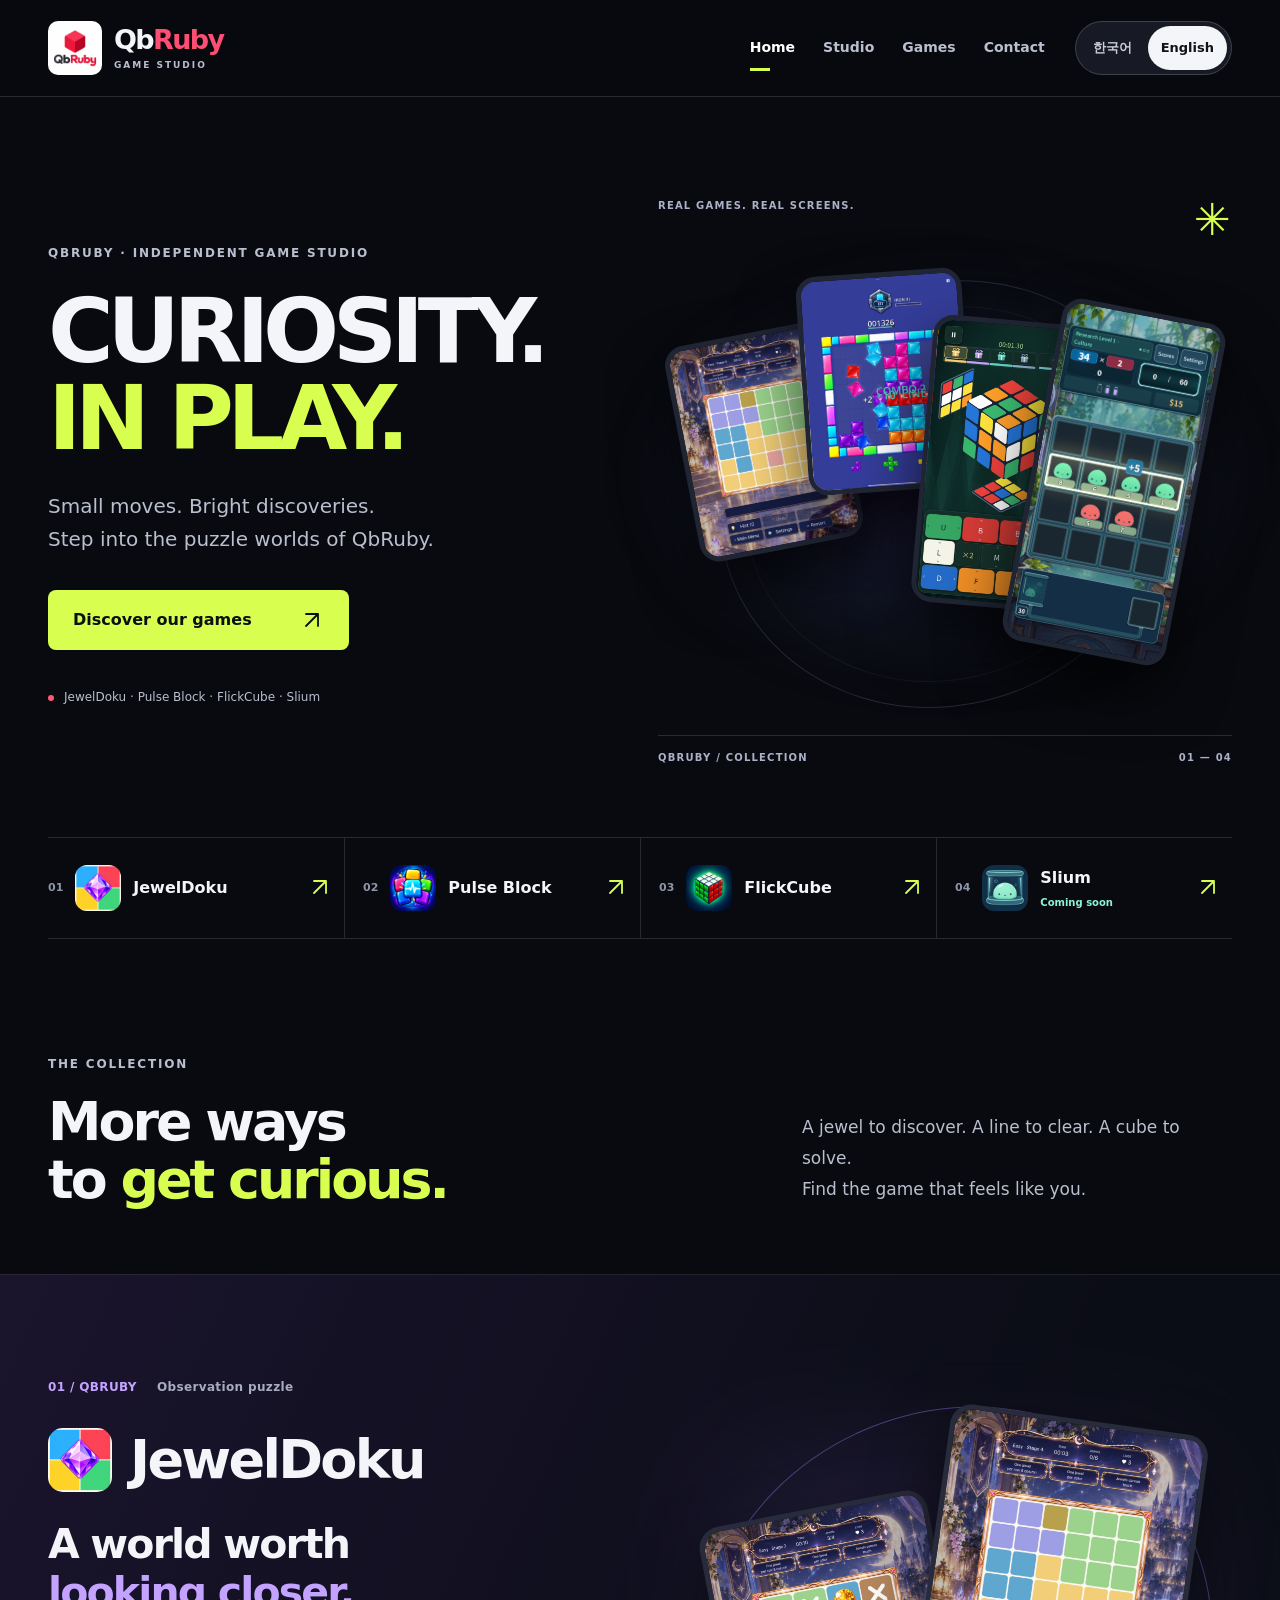
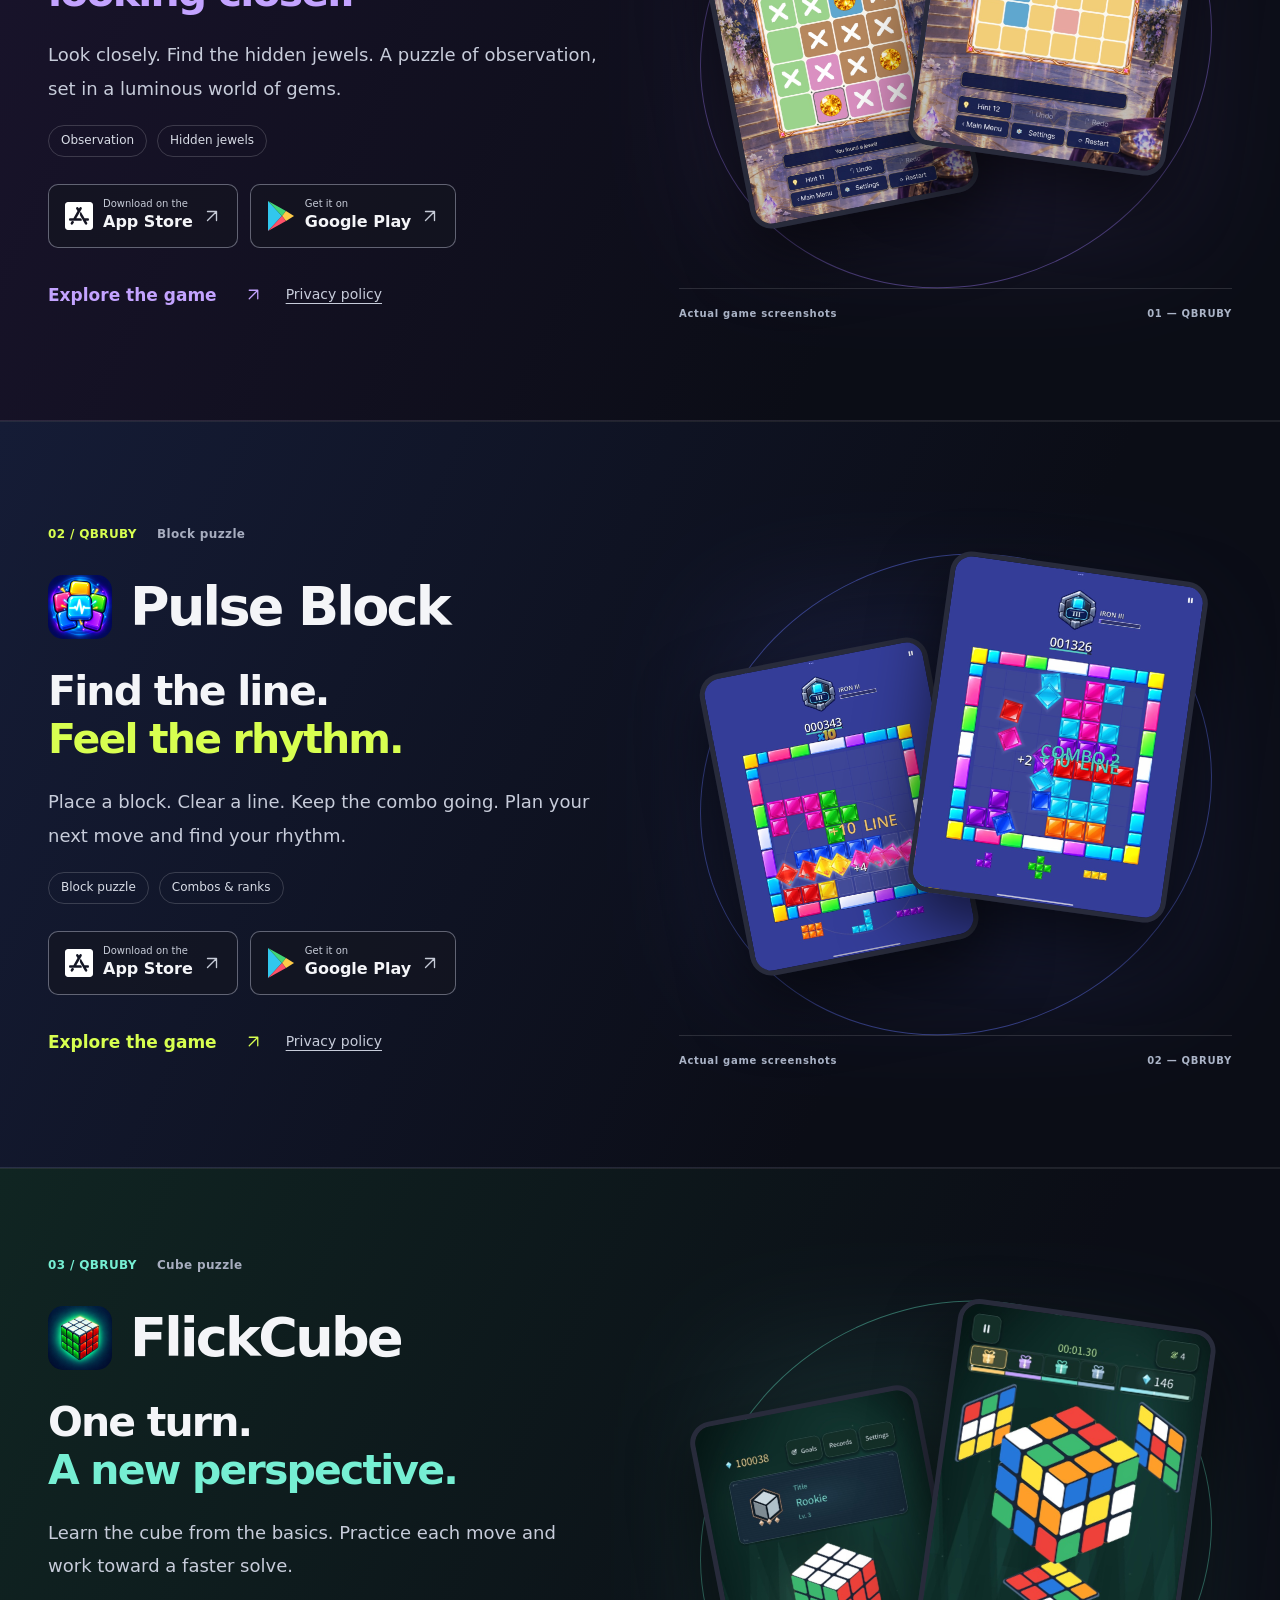
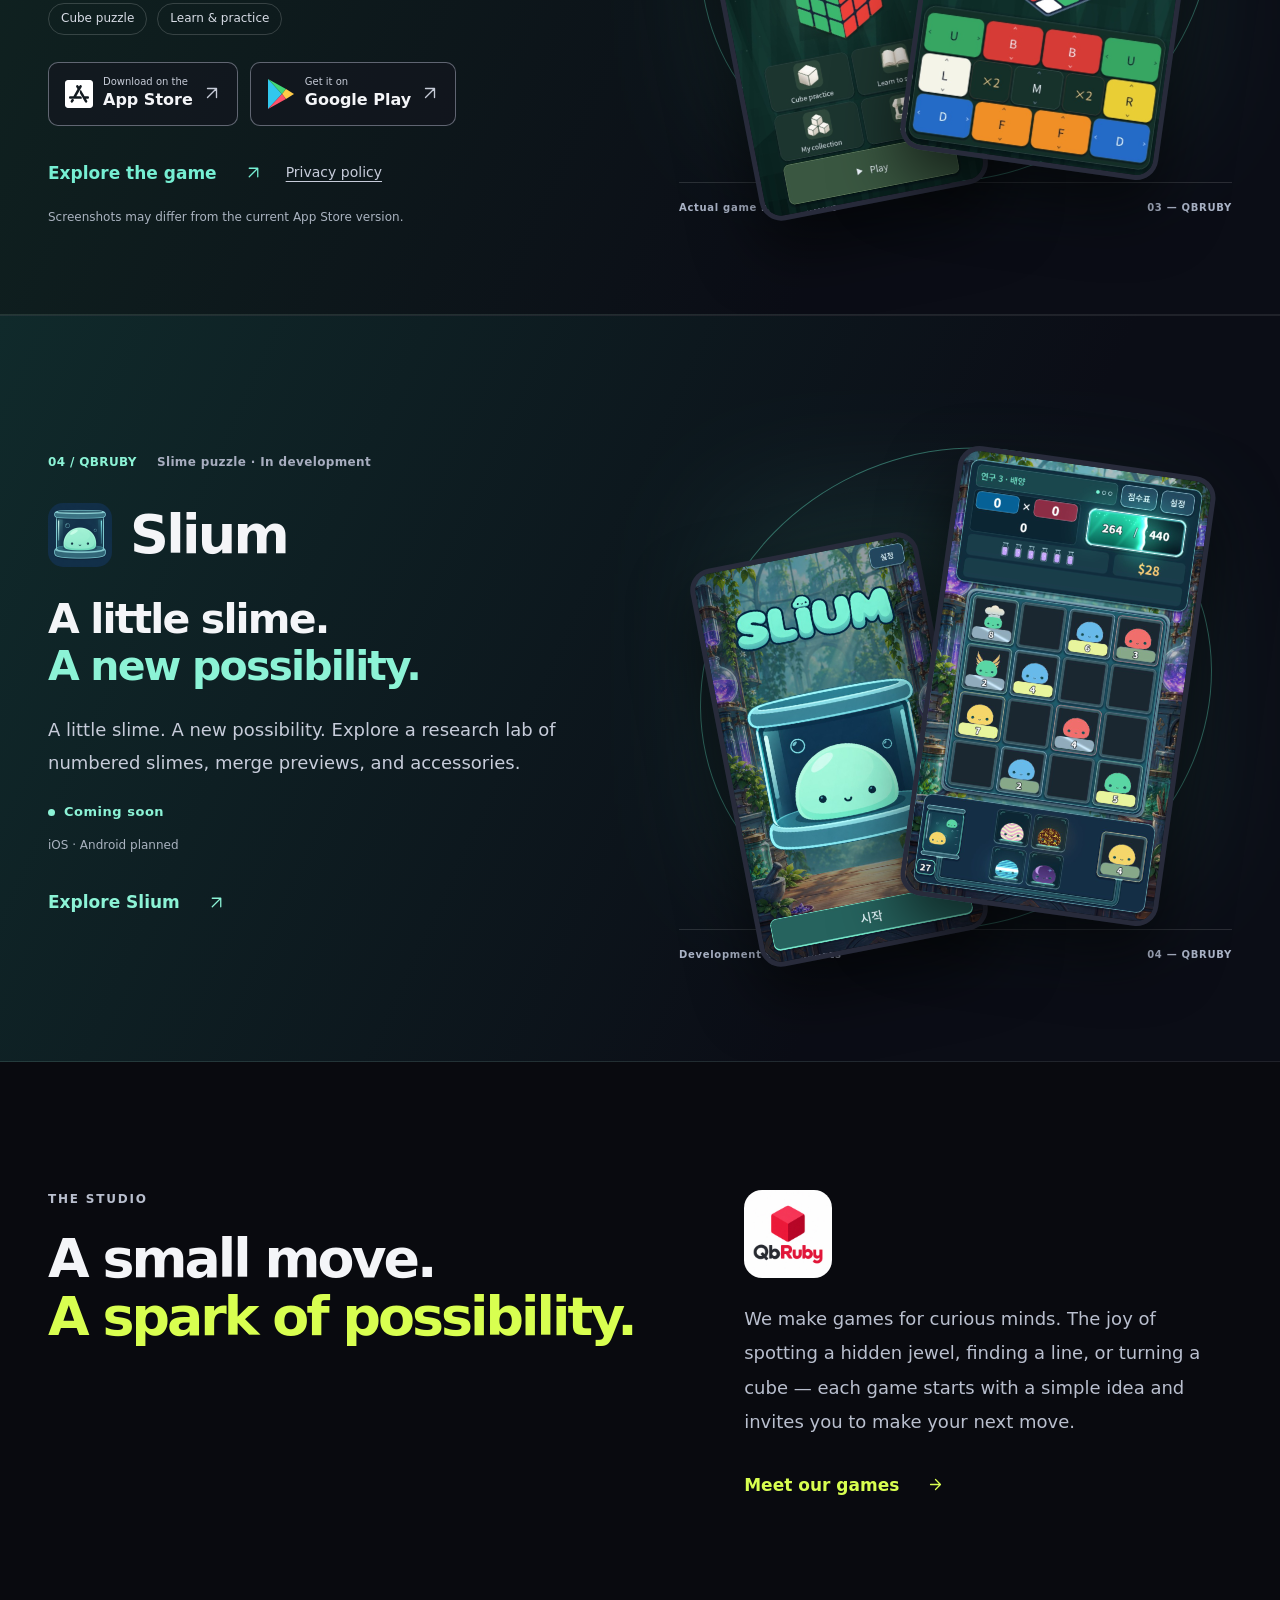
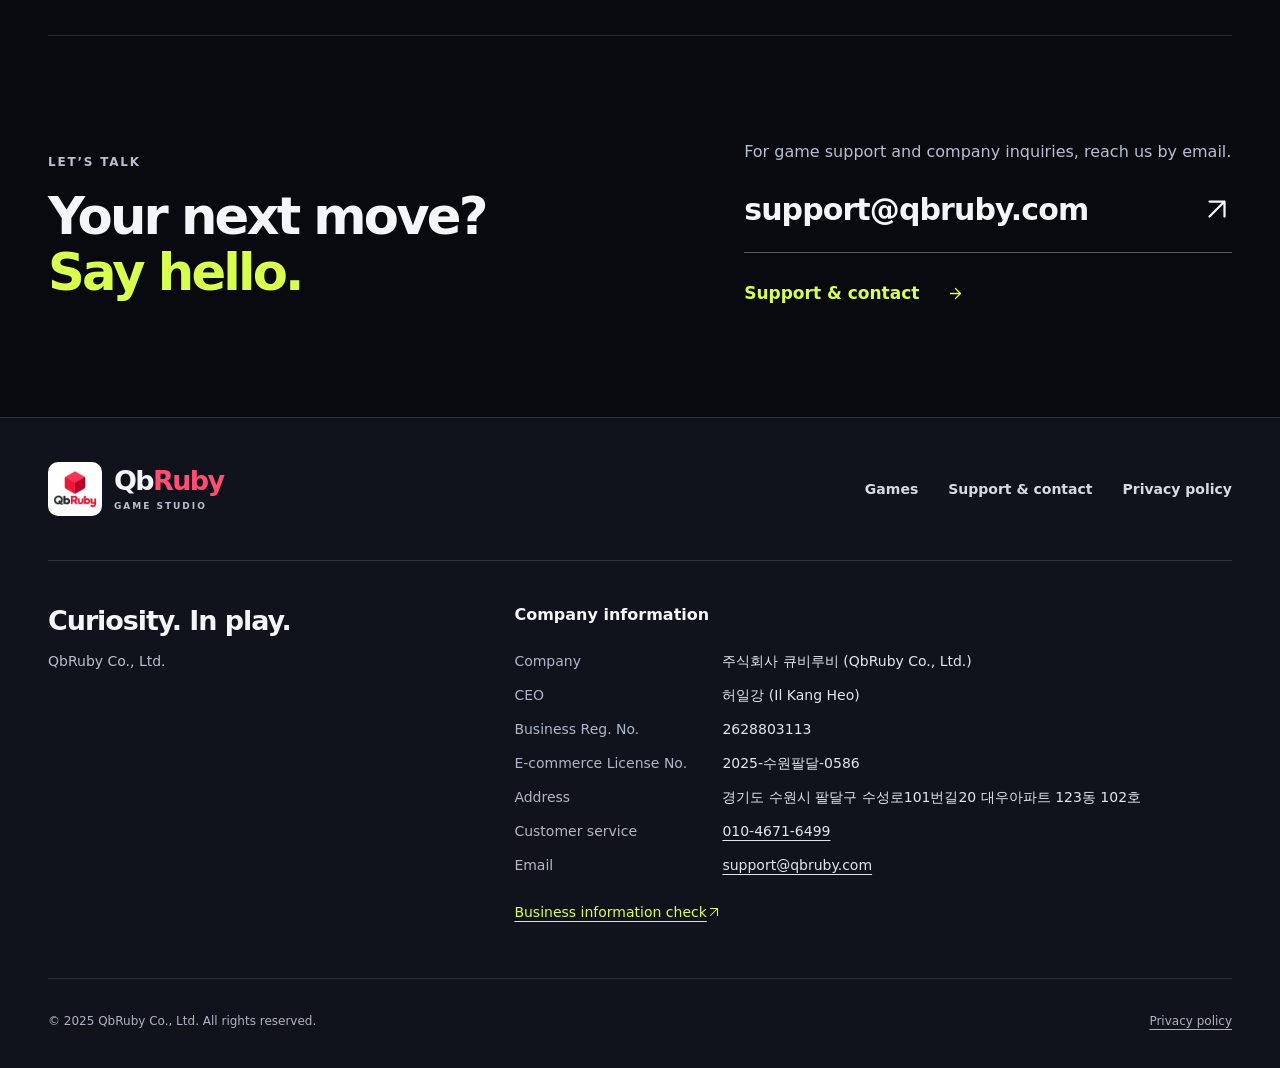
==== commit 158e6dff: "대문에 Slium 플레이 화면 추가 및 게임명 표기 수정" ====
--- a/index.html
+++ b/index.html
@@ -1,9 +1,9 @@
-<!doctype html><html lang="en"><head><meta charset="utf-8"><meta name="viewport" content="width=device-width,initial-scale=1"><title data-en="QbRuby — Curiosity. In play." data-ko="QbRuby — 호기심을 플레이로." >QbRuby — Curiosity. In play.</title><meta name="description" content="Discover JewelDoku, Pulse Block, FlickCube, and the upcoming SLIUM by QbRuby. Game screenshots, release information, and support." data-en="Discover JewelDoku, Pulse Block, FlickCube, and the upcoming SLIUM by QbRuby. Game screenshots, release information, and support." data-ko="큐비루비의 JewelDoku, Pulse Block, FlickCube와 출시 예정인 SLIUM을 만나보세요. 게임 화면과 출시 정보를 안내합니다."><meta name="theme-color" content="#090a0f"><link rel="icon" href="images/web/qbruby-splash.jpeg" type="image/jpeg"><link rel="stylesheet" href="assets/site.css"><script src="assets/site.js" defer></script></head><body data-page="home"><a class="skip" href="#main" data-en="Skip to content" data-ko="본문으로 이동">Skip to content</a>
+<!doctype html><html lang="en"><head><meta charset="utf-8"><meta name="viewport" content="width=device-width,initial-scale=1"><title data-en="QbRuby — Curiosity. In play." data-ko="QbRuby — 호기심을 플레이로." >QbRuby — Curiosity. In play.</title><meta name="description" content="Discover JewelDoku, Pulse Block, FlickCube, and the upcoming Slium by QbRuby. Game screenshots, release information, and support." data-en="Discover JewelDoku, Pulse Block, FlickCube, and the upcoming Slium by QbRuby. Game screenshots, release information, and support." data-ko="큐비루비의 JewelDoku, Pulse Block, FlickCube와 출시 예정인 Slium을 만나보세요. 게임 화면과 출시 정보를 안내합니다."><meta name="theme-color" content="#090a0f"><link rel="icon" href="images/web/qbruby-splash.jpeg" type="image/jpeg"><link rel="stylesheet" href="assets/site.css"><script src="assets/site.js" defer></script></head><body data-page="home"><a class="skip" href="#main" data-en="Skip to content" data-ko="본문으로 이동">Skip to content</a>
 <header class="site-header"><div class="header-inner shell"><a class="brand" href="index.html#home" aria-label="QbRuby"><img src="images/web/qbruby-splash.jpeg" width="58" height="58" alt="QbRuby"><span>Qb<span class="ruby">Ruby</span><small>GAME STUDIO</small></span></a>
 <nav class="main-nav" aria-label="Main navigation" data-aria-en="Main navigation" data-aria-ko="주 메뉴"><a data-en="Home" data-ko="홈" href="index.html#home" aria-current="page">Home</a><a data-en="Studio" data-ko="스튜디오" href="index.html#about">Studio</a><a data-en="Games" data-ko="게임" href="apps.html">Games</a><a data-en="Contact" data-ko="문의" href="contact.html">Contact</a></nav>
 <div class="langs" role="group" aria-label="한국어 / English"><button id="ko" type="button" lang="ko" aria-pressed="false">한국어</button><button id="en" type="button" lang="en" aria-pressed="true">English</button></div>
-</div></header><main id="main"><section class="hero shell" id="home"><div class="hero-copy"><p data-en="QBRUBY · INDEPENDENT GAME STUDIO" data-ko="QBRUBY · 독립 게임 스튜디오" class="eyebrow">QBRUBY · INDEPENDENT GAME STUDIO</p><h1 data-en="CURIOSITY.&lt;br&gt;&lt;em&gt;IN PLAY.&lt;/em&gt;" data-ko="호기심을&lt;br&gt;&lt;em&gt;플레이로.&lt;/em&gt;" >CURIOSITY.<br><em>IN PLAY.</em></h1> <p data-en="Small moves. Bright discoveries.&lt;br&gt;Step into the puzzle worlds of QbRuby." data-ko="작은 움직임, 새로운 발견.&lt;br&gt;큐비루비의 퍼즐 세계로 들어오세요." class="hero-lead">Small moves. Bright discoveries.<br>Step into the puzzle worlds of QbRuby.</p><a data-en="Discover our games &lt;span aria-hidden=&quot;true&quot;&gt;&lt;svg class=&quot;ui-arrow&quot; width=&quot;24&quot; height=&quot;24&quot; viewBox=&quot;0 0 24 24&quot; aria-hidden=&quot;true&quot; focusable=&quot;false&quot;&gt;&lt;path d=&quot;M6 18 18 6M6 6h12v12&quot;/&gt;&lt;/svg&gt;&lt;/span&gt;" data-ko="게임 둘러보기 &lt;span aria-hidden=&quot;true&quot;&gt;&lt;svg class=&quot;ui-arrow&quot; width=&quot;24&quot; height=&quot;24&quot; viewBox=&quot;0 0 24 24&quot; aria-hidden=&quot;true&quot; focusable=&quot;false&quot;&gt;&lt;path d=&quot;M6 18 18 6M6 6h12v12&quot;/&gt;&lt;/svg&gt;&lt;/span&gt;" class="button" href="apps.html">Discover our games <span aria-hidden="true"><svg class="ui-arrow" width="24" height="24" viewBox="0 0 24 24" aria-hidden="true" focusable="false"><path d="M6 18 18 6M6 6h12v12"/></svg></span></a><div class="hero-footnote"><span class="live-dot" aria-hidden="true"></span><span data-en="JewelDoku · Pulse Block · FlickCube" data-ko="JewelDoku · Pulse Block · FlickCube" >JewelDoku · Pulse Block · FlickCube</span></div></div><div class="hero-art"><span class="hero-orbit" aria-hidden="true"></span><div class="hero-art-top"><span data-en="REAL GAMES. REAL SCREENS." data-ko="실제 게임, 실제 스크린샷." >REAL GAMES. REAL SCREENS.</span><span aria-hidden="true">✳</span></div><a class="shot-link hero-shot shot-01" href="images/originals/JewelDoku4.jpeg" data-gallery="jeweldoku" data-index="3" aria-label="JewelDoku — Puzzle regions" data-aria-en="JewelDoku — Puzzle regions, expand screenshot" data-aria-ko="JewelDoku — 퍼즐 영역, 스크린샷 크게 보기"><img src="images/web/JewelDoku4.jpeg" width="824" height="1100" alt="JewelDoku — Puzzle regions" data-alt-en="JewelDoku — Puzzle regions" data-alt-ko="JewelDoku — 퍼즐 영역" fetchpriority="high"></a><a class="shot-link hero-shot shot-02" href="images/originals/PulseBlock4.jpeg" data-gallery="pulse-block" data-index="3" aria-label="Pulse Block — Combo" data-aria-en="Pulse Block — Combo, expand screenshot" data-aria-ko="Pulse Block — 콤보, 스크린샷 크게 보기"><img src="images/web/PulseBlock4.jpeg" width="824" height="1100" alt="Pulse Block — Combo" data-alt-en="Pulse Block — Combo" data-alt-ko="Pulse Block — 콤보" fetchpriority="high"></a><a class="shot-link hero-shot shot-03" href="images/originals/cube_02-cube-play.jpeg" data-gallery="flickcube" data-index="1" aria-label="FlickCube — Cube play" data-aria-en="FlickCube — Cube play, expand screenshot" data-aria-ko="FlickCube — 큐브 플레이, 스크린샷 크게 보기"><img src="images/web/cube_02-cube-play.jpeg" width="618" height="1100" alt="FlickCube — Cube play" data-alt-en="FlickCube — Cube play" data-alt-ko="FlickCube — 큐브 플레이" fetchpriority="high"></a><div class="hero-art-bottom"><span>QBRUBY / COLLECTION</span><span>01 — 04</span></div></div></section>
-<div class="game-index game-index-four shell"><a href="jeweldoku.html"><span class="mini-number">01</span><img src="images/web/jeweldoku_icon_ios1024.jpeg" width="46" height="46" alt=""><span>JewelDoku</span><span aria-hidden="true"><svg class="ui-arrow" width="24" height="24" viewBox="0 0 24 24" aria-hidden="true" focusable="false"><path d="M6 18 18 6M6 6h12v12"/></svg></span></a><a href="pulse-block.html"><span class="mini-number">02</span><img src="images/web/pulse_block_app_icon_1024x1024.jpeg" width="46" height="46" alt=""><span>Pulse Block</span><span aria-hidden="true"><svg class="ui-arrow" width="24" height="24" viewBox="0 0 24 24" aria-hidden="true" focusable="false"><path d="M6 18 18 6M6 6h12v12"/></svg></span></a><a href="flickcube.html"><span class="mini-number">03</span><img src="images/web/flickcube.jpeg" width="46" height="46" alt=""><span>FlickCube</span><span aria-hidden="true"><svg class="ui-arrow" width="24" height="24" viewBox="0 0 24 24" aria-hidden="true" focusable="false"><path d="M6 18 18 6M6 6h12v12"/></svg></span></a><a href="slium.html"><span class="mini-number">04</span><img src="images/web/slium/slium-icon.png" width="46" height="46" alt=""><span>SLIUM<small class="slium-index-status" data-en="Coming soon" data-ko="출시 예정">Coming soon</small></span><span aria-hidden="true"><svg class="ui-arrow" width="24" height="24" viewBox="0 0 24 24" aria-hidden="true" focusable="false"><path d="M6 18 18 6M6 6h12v12"/></svg></span></a></div><section class="collection" id="games"><div class="section-heading shell"><div><p data-en="THE COLLECTION" data-ko="QbRuby 게임 컬렉션" class="eyebrow">THE COLLECTION</p><h2 data-en="More ways&lt;br&gt;to &lt;em&gt;get curious.&lt;/em&gt;" data-ko="다양한 게임,&lt;br&gt;&lt;em&gt;새로운 호기심.&lt;/em&gt;" >More ways<br>to <em>get curious.</em></h2></div><p data-en="A jewel to discover. A line to clear. A cube to solve.&lt;br&gt;Find the game that feels like you." data-ko="찾아낼 보석, 완성할 라인, 풀어낼 큐브.&lt;br&gt;마음이 가는 게임을 만나보세요." class="section-intro">A jewel to discover. A line to clear. A cube to solve.<br>Find the game that feels like you.</p></div><article class="game-chapter jewel" id="jeweldoku"><div class="chapter-inner shell"><div class="chapter-copy"><div class="chapter-kicker"><span>01 / QBRUBY</span><span data-en="Observation puzzle" data-ko="관찰 퍼즐" >Observation puzzle</span></div><div class="game-name"><img src="images/web/jeweldoku_icon_ios1024.jpeg" width="64" height="64" alt="" loading="lazy"><h3>JewelDoku</h3></div><h4 data-en="A world worth&lt;br&gt;&lt;em&gt;looking closer.&lt;/em&gt;" data-ko="자세히 볼수록&lt;br&gt;&lt;em&gt;빛나는 세계.&lt;/em&gt;" class="chapter-line">A world worth<br><em>looking closer.</em></h4><p data-en="Look closely. Find the hidden jewels. A puzzle of observation, set in a luminous world of gems." data-ko="자세히 살펴보고 숨겨진 보석을 찾아보세요. 반짝이는 보석의 세계에서 관찰력을 발휘하는 퍼즐입니다." class="game-description">Look closely. Find the hidden jewels. A puzzle of observation, set in a luminous world of gems.</p><div class="tags"><span data-en="Observation" data-ko="관찰" >Observation</span><span data-en="Hidden jewels" data-ko="숨은 보석" >Hidden jewels</span></div><div class="stores"><a class="store-link" href="https://apps.apple.com/kr/app/jeweldoku-puzzle/id6812622909" target="_blank" rel="noopener noreferrer" aria-label="JewelDoku — App Store" data-aria-en="JewelDoku — App Store, opens in a new tab" data-aria-ko="JewelDoku — App Store, 새 탭에서 열림"><img src="assets/app-store.svg" width="28" height="32" alt=""><span><small data-en="Download on the" data-ko="다운로드" >Download on the</small><b>App Store</b></span><span aria-hidden="true"><svg class="ui-arrow" width="24" height="24" viewBox="0 0 24 24" aria-hidden="true" focusable="false"><path d="M6 18 18 6M6 6h12v12"/></svg></span></a><a class="store-link" href="https://play.google.com/store/apps/details?id=com.qbruby.jeweldoku" target="_blank" rel="noopener noreferrer" aria-label="JewelDoku — Google Play" data-aria-en="JewelDoku — Google Play, opens in a new tab" data-aria-ko="JewelDoku — Google Play, 새 탭에서 열림"><img src="assets/google-play.svg" width="26" height="30" alt=""><span><small data-en="Get it on" data-ko="다운로드" >Get it on</small><b>Google Play</b></span><span aria-hidden="true"><svg class="ui-arrow" width="24" height="24" viewBox="0 0 24 24" aria-hidden="true" focusable="false"><path d="M6 18 18 6M6 6h12v12"/></svg></span></a></div><div class="chapter-links"><a data-en="Explore the game &lt;span aria-hidden=&quot;true&quot;&gt;&lt;svg class=&quot;ui-arrow&quot; width=&quot;24&quot; height=&quot;24&quot; viewBox=&quot;0 0 24 24&quot; aria-hidden=&quot;true&quot; focusable=&quot;false&quot;&gt;&lt;path d=&quot;M6 18 18 6M6 6h12v12&quot;/&gt;&lt;/svg&gt;&lt;/span&gt;" data-ko="게임 자세히 보기 &lt;span aria-hidden=&quot;true&quot;&gt;&lt;svg class=&quot;ui-arrow&quot; width=&quot;24&quot; height=&quot;24&quot; viewBox=&quot;0 0 24 24&quot; aria-hidden=&quot;true&quot; focusable=&quot;false&quot;&gt;&lt;path d=&quot;M6 18 18 6M6 6h12v12&quot;/&gt;&lt;/svg&gt;&lt;/span&gt;" class="text-link" href="jeweldoku.html">Explore the game <span aria-hidden="true"><svg class="ui-arrow" width="24" height="24" viewBox="0 0 24 24" aria-hidden="true" focusable="false"><path d="M6 18 18 6M6 6h12v12"/></svg></span></a><a data-en="Privacy policy" data-ko="개인정보처리방침" class="policy-link" href="privacy/jeweldoku.html" data-policy="privacy/jeweldoku.html">Privacy policy</a></div></div><div class="chapter-art"><span class="art-orbit" aria-hidden="true"></span><a class="shot-link chapter-shot secondary" href="images/originals/JewelDoku3.jpeg" data-gallery="jeweldoku" data-index="2" aria-label="JewelDoku — Jewels found" data-aria-en="JewelDoku — Jewels found, expand screenshot" data-aria-ko="JewelDoku — 보석 발견, 스크린샷 크게 보기"><img src="images/web/JewelDoku3.jpeg" width="824" height="1100" alt="JewelDoku — Jewels found" data-alt-en="JewelDoku — Jewels found" data-alt-ko="JewelDoku — 보석 발견" loading="lazy" decoding="async"></a><a class="shot-link chapter-shot primary" href="images/originals/JewelDoku4.jpeg" data-gallery="jeweldoku" data-index="3" aria-label="JewelDoku — Puzzle regions" data-aria-en="JewelDoku — Puzzle regions, expand screenshot" data-aria-ko="JewelDoku — 퍼즐 영역, 스크린샷 크게 보기"><img src="images/web/JewelDoku4.jpeg" width="824" height="1100" alt="JewelDoku — Puzzle regions" data-alt-en="JewelDoku — Puzzle regions" data-alt-ko="JewelDoku — 퍼즐 영역" loading="lazy" decoding="async"></a><div class="art-caption"><span data-en="Actual game screenshots" data-ko="실제 게임 스크린샷" >Actual game screenshots</span><span>01 — QBRUBY</span></div></div></div></article><article class="game-chapter pulse" id="pulse-block"><div class="chapter-inner shell"><div class="chapter-copy"><div class="chapter-kicker"><span>02 / QBRUBY</span><span data-en="Block puzzle" data-ko="블록 퍼즐" >Block puzzle</span></div><div class="game-name"><img src="images/web/pulse_block_app_icon_1024x1024.jpeg" width="64" height="64" alt="" loading="lazy"><h3>Pulse Block</h3></div><h4 data-en="Find the line.&lt;br&gt;&lt;em&gt;Feel the rhythm.&lt;/em&gt;" data-ko="라인을 완성하고,&lt;br&gt;&lt;em&gt;리듬을 찾으세요.&lt;/em&gt;" class="chapter-line">Find the line.<br><em>Feel the rhythm.</em></h4><p data-en="Place a block. Clear a line. Keep the combo going. Plan your next move and find your rhythm." data-ko="블록을 놓고, 라인을 지우고, 콤보를 이어가세요. 다음 수를 계획하며 나만의 플레이 리듬을 찾아보세요." class="game-description">Place a block. Clear a line. Keep the combo going. Plan your next move and find your rhythm.</p><div class="tags"><span data-en="Block puzzle" data-ko="블록 퍼즐" >Block puzzle</span><span data-en="Combos &amp; ranks" data-ko="콤보와 랭크" >Combos & ranks</span></div><div class="stores"><a class="store-link" href="https://apps.apple.com/kr/app/pulse-block/id6808036622" target="_blank" rel="noopener noreferrer" aria-label="Pulse Block — App Store" data-aria-en="Pulse Block — App Store, opens in a new tab" data-aria-ko="Pulse Block — App Store, 새 탭에서 열림"><img src="assets/app-store.svg" width="28" height="32" alt=""><span><small data-en="Download on the" data-ko="다운로드" >Download on the</small><b>App Store</b></span><span aria-hidden="true"><svg class="ui-arrow" width="24" height="24" viewBox="0 0 24 24" aria-hidden="true" focusable="false"><path d="M6 18 18 6M6 6h12v12"/></svg></span></a><a class="store-link" href="https://play.google.com/store/apps/details?id=com.hik.blockbomb" target="_blank" rel="noopener noreferrer" aria-label="Pulse Block — Google Play" data-aria-en="Pulse Block — Google Play, opens in a new tab" data-aria-ko="Pulse Block — Google Play, 새 탭에서 열림"><img src="assets/google-play.svg" width="26" height="30" alt=""><span><small data-en="Get it on" data-ko="다운로드" >Get it on</small><b>Google Play</b></span><span aria-hidden="true"><svg class="ui-arrow" width="24" height="24" viewBox="0 0 24 24" aria-hidden="true" focusable="false"><path d="M6 18 18 6M6 6h12v12"/></svg></span></a></div><div class="chapter-links"><a data-en="Explore the game &lt;span aria-hidden=&quot;true&quot;&gt;&lt;svg class=&quot;ui-arrow&quot; width=&quot;24&quot; height=&quot;24&quot; viewBox=&quot;0 0 24 24&quot; aria-hidden=&quot;true&quot; focusable=&quot;false&quot;&gt;&lt;path d=&quot;M6 18 18 6M6 6h12v12&quot;/&gt;&lt;/svg&gt;&lt;/span&gt;" data-ko="게임 자세히 보기 &lt;span aria-hidden=&quot;true&quot;&gt;&lt;svg class=&quot;ui-arrow&quot; width=&quot;24&quot; height=&quot;24&quot; viewBox=&quot;0 0 24 24&quot; aria-hidden=&quot;true&quot; focusable=&quot;false&quot;&gt;&lt;path d=&quot;M6 18 18 6M6 6h12v12&quot;/&gt;&lt;/svg&gt;&lt;/span&gt;" class="text-link" href="pulse-block.html">Explore the game <span aria-hidden="true"><svg class="ui-arrow" width="24" height="24" viewBox="0 0 24 24" aria-hidden="true" focusable="false"><path d="M6 18 18 6M6 6h12v12"/></svg></span></a><a data-en="Privacy policy" data-ko="개인정보처리방침" class="policy-link" href="privacy.html" data-policy="privacy.html">Privacy policy</a></div></div><div class="chapter-art"><span class="art-orbit" aria-hidden="true"></span><a class="shot-link chapter-shot secondary" href="images/originals/PulseBlock3.jpeg" data-gallery="pulse-block" data-index="2" aria-label="Pulse Block — Line clear" data-aria-en="Pulse Block — Line clear, expand screenshot" data-aria-ko="Pulse Block — 라인 클리어, 스크린샷 크게 보기"><img src="images/web/PulseBlock3.jpeg" width="824" height="1100" alt="Pulse Block — Line clear" data-alt-en="Pulse Block — Line clear" data-alt-ko="Pulse Block — 라인 클리어" loading="lazy" decoding="async"></a><a class="shot-link chapter-shot primary" href="images/originals/PulseBlock4.jpeg" data-gallery="pulse-block" data-index="3" aria-label="Pulse Block — Combo" data-aria-en="Pulse Block — Combo, expand screenshot" data-aria-ko="Pulse Block — 콤보, 스크린샷 크게 보기"><img src="images/web/PulseBlock4.jpeg" width="824" height="1100" alt="Pulse Block — Combo" data-alt-en="Pulse Block — Combo" data-alt-ko="Pulse Block — 콤보" loading="lazy" decoding="async"></a><div class="art-caption"><span data-en="Actual game screenshots" data-ko="실제 게임 스크린샷" >Actual game screenshots</span><span>02 — QBRUBY</span></div></div></div></article><article class="game-chapter flick" id="flickcube"><span id="cube-project" class="anchor-marker"></span><div class="chapter-inner shell"><div class="chapter-copy"><div class="chapter-kicker"><span>03 / QBRUBY</span><span data-en="Cube puzzle" data-ko="큐브 퍼즐" >Cube puzzle</span></div><div class="game-name"><img src="images/web/flickcube.jpeg" width="64" height="64" alt="" loading="lazy"><h3>FlickCube</h3></div><h4 data-en="One turn.&lt;br&gt;&lt;em&gt;A new perspective.&lt;/em&gt;" data-ko="한 번의 움직임,&lt;br&gt;&lt;em&gt;새로운 시점.&lt;/em&gt;" class="chapter-line">One turn.<br><em>A new perspective.</em></h4><p data-en="Learn the cube from the basics. Practice each move and work toward a faster solve." data-ko="큐브의 기초부터 차근차근 배워보세요. 움직임을 연습하며 더 빠른 완성에 도전하는 큐브 퍼즐입니다." class="game-description">Learn the cube from the basics. Practice each move and work toward a faster solve.</p><div class="tags"><span data-en="Cube puzzle" data-ko="큐브 퍼즐" >Cube puzzle</span><span data-en="Learn &amp; practice" data-ko="배우고 연습하기" >Learn & practice</span></div><div class="stores"><a class="store-link" href="https://apps.apple.com/kr/app/flickcube-by-qbruby/id6756644246" target="_blank" rel="noopener noreferrer" aria-label="FlickCube — App Store" data-aria-en="FlickCube — App Store, opens in a new tab" data-aria-ko="FlickCube — App Store, 새 탭에서 열림"><img src="assets/app-store.svg" width="28" height="32" alt=""><span><small data-en="Download on the" data-ko="다운로드" >Download on the</small><b>App Store</b></span><span aria-hidden="true"><svg class="ui-arrow" width="24" height="24" viewBox="0 0 24 24" aria-hidden="true" focusable="false"><path d="M6 18 18 6M6 6h12v12"/></svg></span></a><a class="store-link" href="https://play.google.com/store/apps/details?id=com.qbruby.flickcube" target="_blank" rel="noopener noreferrer" aria-label="FlickCube — Google Play" data-aria-en="FlickCube — Google Play, opens in a new tab" data-aria-ko="FlickCube — Google Play, 새 탭에서 열림"><img src="assets/google-play.svg" width="26" height="30" alt=""><span><small data-en="Get it on" data-ko="다운로드" >Get it on</small><b>Google Play</b></span><span aria-hidden="true"><svg class="ui-arrow" width="24" height="24" viewBox="0 0 24 24" aria-hidden="true" focusable="false"><path d="M6 18 18 6M6 6h12v12"/></svg></span></a></div><div class="chapter-links"><a data-en="Explore the game &lt;span aria-hidden=&quot;true&quot;&gt;&lt;svg class=&quot;ui-arrow&quot; width=&quot;24&quot; height=&quot;24&quot; viewBox=&quot;0 0 24 24&quot; aria-hidden=&quot;true&quot; focusable=&quot;false&quot;&gt;&lt;path d=&quot;M6 18 18 6M6 6h12v12&quot;/&gt;&lt;/svg&gt;&lt;/span&gt;" data-ko="게임 자세히 보기 &lt;span aria-hidden=&quot;true&quot;&gt;&lt;svg class=&quot;ui-arrow&quot; width=&quot;24&quot; height=&quot;24&quot; viewBox=&quot;0 0 24 24&quot; aria-hidden=&quot;true&quot; focusable=&quot;false&quot;&gt;&lt;path d=&quot;M6 18 18 6M6 6h12v12&quot;/&gt;&lt;/svg&gt;&lt;/span&gt;" class="text-link" href="flickcube.html">Explore the game <span aria-hidden="true"><svg class="ui-arrow" width="24" height="24" viewBox="0 0 24 24" aria-hidden="true" focusable="false"><path d="M6 18 18 6M6 6h12v12"/></svg></span></a><a data-en="Privacy policy" data-ko="개인정보처리방침" class="policy-link" href="privacy/flickcube.html" data-policy="privacy/flickcube.html">Privacy policy</a></div><p data-en="Screenshots may differ from the current App Store version." data-ko="스크린샷과 현재 App Store 버전의 화면은 다를 수 있습니다." class="version-note">Screenshots may differ from the current App Store version.</p></div><div class="chapter-art"><span class="art-orbit" aria-hidden="true"></span><a class="shot-link chapter-shot secondary" href="images/originals/cube_01-main-menu.jpeg" data-gallery="flickcube" data-index="0" aria-label="FlickCube — Main menu" data-aria-en="FlickCube — Main menu, expand screenshot" data-aria-ko="FlickCube — 메인 메뉴, 스크린샷 크게 보기"><img src="images/web/cube_01-main-menu.jpeg" width="618" height="1100" alt="FlickCube — Main menu" data-alt-en="FlickCube — Main menu" data-alt-ko="FlickCube — 메인 메뉴" loading="lazy" decoding="async"></a><a class="shot-link chapter-shot primary" href="images/originals/cube_02-cube-play.jpeg" data-gallery="flickcube" data-index="1" aria-label="FlickCube — Cube play" data-aria-en="FlickCube — Cube play, expand screenshot" data-aria-ko="FlickCube — 큐브 플레이, 스크린샷 크게 보기"><img src="images/web/cube_02-cube-play.jpeg" width="618" height="1100" alt="FlickCube — Cube play" data-alt-en="FlickCube — Cube play" data-alt-ko="FlickCube — 큐브 플레이" loading="lazy" decoding="async"></a><div class="art-caption"><span data-en="Actual game screenshots" data-ko="실제 게임 스크린샷" >Actual game screenshots</span><span>03 — QBRUBY</span></div></div></div></article><article class="game-chapter slium" id="slium"><div class="chapter-inner shell"><div class="chapter-copy"><div class="chapter-kicker"><span>04 / QBRUBY</span><span data-en="Slime puzzle · In development" data-ko="슬라임 퍼즐 · 개발 중" >Slime puzzle · In development</span></div><div class="game-name"><img src="images/web/slium/slium-icon.png" width="64" height="64" alt="" loading="lazy"><h3>SLIUM</h3></div><h4 data-en="A little slime.&lt;br&gt;&lt;em&gt;A new possibility.&lt;/em&gt;" data-ko="작은 슬라임,&lt;br&gt;&lt;em&gt;새로운 가능성.&lt;/em&gt;" class="chapter-line">A little slime.<br><em>A new possibility.</em></h4><p data-en="A little slime. A new possibility. Explore a research lab of numbered slimes, merge previews, and accessories." data-ko="작은 슬라임, 새로운 가능성. 숫자를 가진 슬라임과 합성 미리보기, 액세서리가 있는 연구실을 만나보세요." class="game-description">A little slime. A new possibility. Explore a research lab of numbered slimes, merge previews, and accessories.</p><p data-en="Coming soon" data-ko="출시 예정" class="slium-status">Coming soon</p><p data-en="iOS · Android planned" data-ko="iOS · Android 출시 예정" class="version-note">iOS · Android planned</p><div class="chapter-links"><a data-en="Explore SLIUM &lt;svg class=&quot;ui-arrow&quot; width=&quot;24&quot; height=&quot;24&quot; viewBox=&quot;0 0 24 24&quot; aria-hidden=&quot;true&quot; focusable=&quot;false&quot;&gt;&lt;path d=&quot;M6 18 18 6M6 6h12v12&quot;/&gt;&lt;/svg&gt;" data-ko="SLIUM 자세히 보기 &lt;svg class=&quot;ui-arrow&quot; width=&quot;24&quot; height=&quot;24&quot; viewBox=&quot;0 0 24 24&quot; aria-hidden=&quot;true&quot; focusable=&quot;false&quot;&gt;&lt;path d=&quot;M6 18 18 6M6 6h12v12&quot;/&gt;&lt;/svg&gt;" class="text-link slium-detail-link" href="slium.html">Explore SLIUM <svg class="ui-arrow" width="24" height="24" viewBox="0 0 24 24" aria-hidden="true" focusable="false"><path d="M6 18 18 6M6 6h12v12"/></svg></a></div></div><div class="chapter-art"><span class="art-orbit" aria-hidden="true"></span><a class="shot-link chapter-shot secondary" href="images/originals/slium/01-main-menu.png" data-gallery="slium" data-index="0" aria-label="SLIUM — Main menu" data-aria-en="SLIUM — Main menu, expand screenshot" data-aria-ko="SLIUM — 메인 메뉴, 스크린샷 크게 보기"><img src="images/web/slium/01-main-menu.jpg" width="720" height="1280" alt="SLIUM — Main menu" data-alt-en="SLIUM — Main menu" data-alt-ko="SLIUM — 메인 메뉴" loading="lazy" decoding="async"></a><a class="shot-link chapter-shot primary" href="images/originals/slium/02-gameplay.png" data-gallery="slium" data-index="1" aria-label="SLIUM — Slime board" data-aria-en="SLIUM — Slime board, expand screenshot" data-aria-ko="SLIUM — 슬라임 보드, 스크린샷 크게 보기"><img src="images/web/slium/02-gameplay.jpg" width="720" height="1280" alt="SLIUM — Slime board" data-alt-en="SLIUM — Slime board" data-alt-ko="SLIUM — 슬라임 보드" loading="lazy" decoding="async"></a><div class="art-caption"><span data-en="Development screenshots" data-ko="개발 중인 게임 화면" >Development screenshots</span><span>04 — QBRUBY</span></div></div></div></article></section>
+</div></header><main id="main"><section class="hero shell" id="home"><div class="hero-copy"><p data-en="QBRUBY · INDEPENDENT GAME STUDIO" data-ko="QBRUBY · 독립 게임 스튜디오" class="eyebrow">QBRUBY · INDEPENDENT GAME STUDIO</p><h1 data-en="CURIOSITY.&lt;br&gt;&lt;em&gt;IN PLAY.&lt;/em&gt;" data-ko="호기심을&lt;br&gt;&lt;em&gt;플레이로.&lt;/em&gt;" >CURIOSITY.<br><em>IN PLAY.</em></h1> <p data-en="Small moves. Bright discoveries.&lt;br&gt;Step into the puzzle worlds of QbRuby." data-ko="작은 움직임, 새로운 발견.&lt;br&gt;큐비루비의 퍼즐 세계로 들어오세요." class="hero-lead">Small moves. Bright discoveries.<br>Step into the puzzle worlds of QbRuby.</p><a data-en="Discover our games &lt;span aria-hidden=&quot;true&quot;&gt;&lt;svg class=&quot;ui-arrow&quot; width=&quot;24&quot; height=&quot;24&quot; viewBox=&quot;0 0 24 24&quot; aria-hidden=&quot;true&quot; focusable=&quot;false&quot;&gt;&lt;path d=&quot;M6 18 18 6M6 6h12v12&quot;/&gt;&lt;/svg&gt;&lt;/span&gt;" data-ko="게임 둘러보기 &lt;span aria-hidden=&quot;true&quot;&gt;&lt;svg class=&quot;ui-arrow&quot; width=&quot;24&quot; height=&quot;24&quot; viewBox=&quot;0 0 24 24&quot; aria-hidden=&quot;true&quot; focusable=&quot;false&quot;&gt;&lt;path d=&quot;M6 18 18 6M6 6h12v12&quot;/&gt;&lt;/svg&gt;&lt;/span&gt;" class="button" href="apps.html">Discover our games <span aria-hidden="true"><svg class="ui-arrow" width="24" height="24" viewBox="0 0 24 24" aria-hidden="true" focusable="false"><path d="M6 18 18 6M6 6h12v12"/></svg></span></a><div class="hero-footnote"><span class="live-dot" aria-hidden="true"></span><span data-en="JewelDoku · Pulse Block · FlickCube · Slium" data-ko="JewelDoku · Pulse Block · FlickCube · Slium" >JewelDoku · Pulse Block · FlickCube · Slium</span></div></div><div class="hero-art hero-art-four"><span class="hero-orbit" aria-hidden="true"></span><div class="hero-art-top"><span data-en="REAL GAMES. REAL SCREENS." data-ko="실제 게임, 실제 스크린샷." >REAL GAMES. REAL SCREENS.</span><span aria-hidden="true">✳</span></div><a class="shot-link hero-shot shot-01" href="images/originals/JewelDoku4.jpeg" data-gallery="jeweldoku" data-index="3" aria-label="JewelDoku — Puzzle regions" data-aria-en="JewelDoku — Puzzle regions, expand screenshot" data-aria-ko="JewelDoku — 퍼즐 영역, 스크린샷 크게 보기"><img src="images/web/JewelDoku4.jpeg" width="824" height="1100" alt="JewelDoku — Puzzle regions" data-alt-en="JewelDoku — Puzzle regions" data-alt-ko="JewelDoku — 퍼즐 영역" fetchpriority="high"></a><a class="shot-link hero-shot shot-02" href="images/originals/PulseBlock4.jpeg" data-gallery="pulse-block" data-index="3" aria-label="Pulse Block — Combo" data-aria-en="Pulse Block — Combo, expand screenshot" data-aria-ko="Pulse Block — 콤보, 스크린샷 크게 보기"><img src="images/web/PulseBlock4.jpeg" width="824" height="1100" alt="Pulse Block — Combo" data-alt-en="Pulse Block — Combo" data-alt-ko="Pulse Block — 콤보" fetchpriority="high"></a><a class="shot-link hero-shot shot-03" href="images/originals/cube_02-cube-play.jpeg" data-gallery="flickcube" data-index="1" aria-label="FlickCube — Cube play" data-aria-en="FlickCube — Cube play, expand screenshot" data-aria-ko="FlickCube — 큐브 플레이, 스크린샷 크게 보기"><img src="images/web/cube_02-cube-play.jpeg" width="618" height="1100" alt="FlickCube — Cube play" data-alt-en="FlickCube — Cube play" data-alt-ko="FlickCube — 큐브 플레이" fetchpriority="high"></a><a class="shot-link hero-shot shot-04" href="images/originals/slium/11-iphone-gameplay.png" data-gallery="slium" data-index="10" aria-label="Slium — Slime board" data-aria-en="Slium — Slime board, expand screenshot" data-aria-ko="Slium — 슬라임 보드, 스크린샷 크게 보기"><img src="images/web/slium/11-iphone-gameplay.jpg" width="720" height="1557" alt="Slium — Slime board" data-alt-en="Slium — Slime board" data-alt-ko="Slium — 슬라임 보드" fetchpriority="high"></a><div class="hero-art-bottom"><span>QBRUBY / COLLECTION</span><span>01 — 04</span></div></div></section>
+<div class="game-index game-index-four shell"><a href="jeweldoku.html"><span class="mini-number">01</span><img src="images/web/jeweldoku_icon_ios1024.jpeg" width="46" height="46" alt=""><span>JewelDoku</span><span aria-hidden="true"><svg class="ui-arrow" width="24" height="24" viewBox="0 0 24 24" aria-hidden="true" focusable="false"><path d="M6 18 18 6M6 6h12v12"/></svg></span></a><a href="pulse-block.html"><span class="mini-number">02</span><img src="images/web/pulse_block_app_icon_1024x1024.jpeg" width="46" height="46" alt=""><span>Pulse Block</span><span aria-hidden="true"><svg class="ui-arrow" width="24" height="24" viewBox="0 0 24 24" aria-hidden="true" focusable="false"><path d="M6 18 18 6M6 6h12v12"/></svg></span></a><a href="flickcube.html"><span class="mini-number">03</span><img src="images/web/flickcube.jpeg" width="46" height="46" alt=""><span>FlickCube</span><span aria-hidden="true"><svg class="ui-arrow" width="24" height="24" viewBox="0 0 24 24" aria-hidden="true" focusable="false"><path d="M6 18 18 6M6 6h12v12"/></svg></span></a><a href="slium.html"><span class="mini-number">04</span><img src="images/web/slium/slium-icon.png" width="46" height="46" alt=""><span>Slium<small class="slium-index-status" data-en="Coming soon" data-ko="출시 예정">Coming soon</small></span><span aria-hidden="true"><svg class="ui-arrow" width="24" height="24" viewBox="0 0 24 24" aria-hidden="true" focusable="false"><path d="M6 18 18 6M6 6h12v12"/></svg></span></a></div><section class="collection" id="games"><div class="section-heading shell"><div><p data-en="THE COLLECTION" data-ko="QbRuby 게임 컬렉션" class="eyebrow">THE COLLECTION</p><h2 data-en="More ways&lt;br&gt;to &lt;em&gt;get curious.&lt;/em&gt;" data-ko="다양한 게임,&lt;br&gt;&lt;em&gt;새로운 호기심.&lt;/em&gt;" >More ways<br>to <em>get curious.</em></h2></div><p data-en="A jewel to discover. A line to clear. A cube to solve.&lt;br&gt;Find the game that feels like you." data-ko="찾아낼 보석, 완성할 라인, 풀어낼 큐브.&lt;br&gt;마음이 가는 게임을 만나보세요." class="section-intro">A jewel to discover. A line to clear. A cube to solve.<br>Find the game that feels like you.</p></div><article class="game-chapter jewel" id="jeweldoku"><div class="chapter-inner shell"><div class="chapter-copy"><div class="chapter-kicker"><span>01 / QBRUBY</span><span data-en="Observation puzzle" data-ko="관찰 퍼즐" >Observation puzzle</span></div><div class="game-name"><img src="images/web/jeweldoku_icon_ios1024.jpeg" width="64" height="64" alt="" loading="lazy"><h3>JewelDoku</h3></div><h4 data-en="A world worth&lt;br&gt;&lt;em&gt;looking closer.&lt;/em&gt;" data-ko="자세히 볼수록&lt;br&gt;&lt;em&gt;빛나는 세계.&lt;/em&gt;" class="chapter-line">A world worth<br><em>looking closer.</em></h4><p data-en="Look closely. Find the hidden jewels. A puzzle of observation, set in a luminous world of gems." data-ko="자세히 살펴보고 숨겨진 보석을 찾아보세요. 반짝이는 보석의 세계에서 관찰력을 발휘하는 퍼즐입니다." class="game-description">Look closely. Find the hidden jewels. A puzzle of observation, set in a luminous world of gems.</p><div class="tags"><span data-en="Observation" data-ko="관찰" >Observation</span><span data-en="Hidden jewels" data-ko="숨은 보석" >Hidden jewels</span></div><div class="stores"><a class="store-link" href="https://apps.apple.com/kr/app/jeweldoku-puzzle/id6812622909" target="_blank" rel="noopener noreferrer" aria-label="JewelDoku — App Store" data-aria-en="JewelDoku — App Store, opens in a new tab" data-aria-ko="JewelDoku — App Store, 새 탭에서 열림"><img src="assets/app-store.svg" width="28" height="32" alt=""><span><small data-en="Download on the" data-ko="다운로드" >Download on the</small><b>App Store</b></span><span aria-hidden="true"><svg class="ui-arrow" width="24" height="24" viewBox="0 0 24 24" aria-hidden="true" focusable="false"><path d="M6 18 18 6M6 6h12v12"/></svg></span></a><a class="store-link" href="https://play.google.com/store/apps/details?id=com.qbruby.jeweldoku" target="_blank" rel="noopener noreferrer" aria-label="JewelDoku — Google Play" data-aria-en="JewelDoku — Google Play, opens in a new tab" data-aria-ko="JewelDoku — Google Play, 새 탭에서 열림"><img src="assets/google-play.svg" width="26" height="30" alt=""><span><small data-en="Get it on" data-ko="다운로드" >Get it on</small><b>Google Play</b></span><span aria-hidden="true"><svg class="ui-arrow" width="24" height="24" viewBox="0 0 24 24" aria-hidden="true" focusable="false"><path d="M6 18 18 6M6 6h12v12"/></svg></span></a></div><div class="chapter-links"><a data-en="Explore the game &lt;span aria-hidden=&quot;true&quot;&gt;&lt;svg class=&quot;ui-arrow&quot; width=&quot;24&quot; height=&quot;24&quot; viewBox=&quot;0 0 24 24&quot; aria-hidden=&quot;true&quot; focusable=&quot;false&quot;&gt;&lt;path d=&quot;M6 18 18 6M6 6h12v12&quot;/&gt;&lt;/svg&gt;&lt;/span&gt;" data-ko="게임 자세히 보기 &lt;span aria-hidden=&quot;true&quot;&gt;&lt;svg class=&quot;ui-arrow&quot; width=&quot;24&quot; height=&quot;24&quot; viewBox=&quot;0 0 24 24&quot; aria-hidden=&quot;true&quot; focusable=&quot;false&quot;&gt;&lt;path d=&quot;M6 18 18 6M6 6h12v12&quot;/&gt;&lt;/svg&gt;&lt;/span&gt;" class="text-link" href="jeweldoku.html">Explore the game <span aria-hidden="true"><svg class="ui-arrow" width="24" height="24" viewBox="0 0 24 24" aria-hidden="true" focusable="false"><path d="M6 18 18 6M6 6h12v12"/></svg></span></a><a data-en="Privacy policy" data-ko="개인정보처리방침" class="policy-link" href="privacy/jeweldoku.html" data-policy="privacy/jeweldoku.html">Privacy policy</a></div></div><div class="chapter-art"><span class="art-orbit" aria-hidden="true"></span><a class="shot-link chapter-shot secondary" href="images/originals/JewelDoku3.jpeg" data-gallery="jeweldoku" data-index="2" aria-label="JewelDoku — Jewels found" data-aria-en="JewelDoku — Jewels found, expand screenshot" data-aria-ko="JewelDoku — 보석 발견, 스크린샷 크게 보기"><img src="images/web/JewelDoku3.jpeg" width="824" height="1100" alt="JewelDoku — Jewels found" data-alt-en="JewelDoku — Jewels found" data-alt-ko="JewelDoku — 보석 발견" loading="lazy" decoding="async"></a><a class="shot-link chapter-shot primary" href="images/originals/JewelDoku4.jpeg" data-gallery="jeweldoku" data-index="3" aria-label="JewelDoku — Puzzle regions" data-aria-en="JewelDoku — Puzzle regions, expand screenshot" data-aria-ko="JewelDoku — 퍼즐 영역, 스크린샷 크게 보기"><img src="images/web/JewelDoku4.jpeg" width="824" height="1100" alt="JewelDoku — Puzzle regions" data-alt-en="JewelDoku — Puzzle regions" data-alt-ko="JewelDoku — 퍼즐 영역" loading="lazy" decoding="async"></a><div class="art-caption"><span data-en="Actual game screenshots" data-ko="실제 게임 스크린샷" >Actual game screenshots</span><span>01 — QBRUBY</span></div></div></div></article><article class="game-chapter pulse" id="pulse-block"><div class="chapter-inner shell"><div class="chapter-copy"><div class="chapter-kicker"><span>02 / QBRUBY</span><span data-en="Block puzzle" data-ko="블록 퍼즐" >Block puzzle</span></div><div class="game-name"><img src="images/web/pulse_block_app_icon_1024x1024.jpeg" width="64" height="64" alt="" loading="lazy"><h3>Pulse Block</h3></div><h4 data-en="Find the line.&lt;br&gt;&lt;em&gt;Feel the rhythm.&lt;/em&gt;" data-ko="라인을 완성하고,&lt;br&gt;&lt;em&gt;리듬을 찾으세요.&lt;/em&gt;" class="chapter-line">Find the line.<br><em>Feel the rhythm.</em></h4><p data-en="Place a block. Clear a line. Keep the combo going. Plan your next move and find your rhythm." data-ko="블록을 놓고, 라인을 지우고, 콤보를 이어가세요. 다음 수를 계획하며 나만의 플레이 리듬을 찾아보세요." class="game-description">Place a block. Clear a line. Keep the combo going. Plan your next move and find your rhythm.</p><div class="tags"><span data-en="Block puzzle" data-ko="블록 퍼즐" >Block puzzle</span><span data-en="Combos &amp; ranks" data-ko="콤보와 랭크" >Combos & ranks</span></div><div class="stores"><a class="store-link" href="https://apps.apple.com/kr/app/pulse-block/id6808036622" target="_blank" rel="noopener noreferrer" aria-label="Pulse Block — App Store" data-aria-en="Pulse Block — App Store, opens in a new tab" data-aria-ko="Pulse Block — App Store, 새 탭에서 열림"><img src="assets/app-store.svg" width="28" height="32" alt=""><span><small data-en="Download on the" data-ko="다운로드" >Download on the</small><b>App Store</b></span><span aria-hidden="true"><svg class="ui-arrow" width="24" height="24" viewBox="0 0 24 24" aria-hidden="true" focusable="false"><path d="M6 18 18 6M6 6h12v12"/></svg></span></a><a class="store-link" href="https://play.google.com/store/apps/details?id=com.hik.blockbomb" target="_blank" rel="noopener noreferrer" aria-label="Pulse Block — Google Play" data-aria-en="Pulse Block — Google Play, opens in a new tab" data-aria-ko="Pulse Block — Google Play, 새 탭에서 열림"><img src="assets/google-play.svg" width="26" height="30" alt=""><span><small data-en="Get it on" data-ko="다운로드" >Get it on</small><b>Google Play</b></span><span aria-hidden="true"><svg class="ui-arrow" width="24" height="24" viewBox="0 0 24 24" aria-hidden="true" focusable="false"><path d="M6 18 18 6M6 6h12v12"/></svg></span></a></div><div class="chapter-links"><a data-en="Explore the game &lt;span aria-hidden=&quot;true&quot;&gt;&lt;svg class=&quot;ui-arrow&quot; width=&quot;24&quot; height=&quot;24&quot; viewBox=&quot;0 0 24 24&quot; aria-hidden=&quot;true&quot; focusable=&quot;false&quot;&gt;&lt;path d=&quot;M6 18 18 6M6 6h12v12&quot;/&gt;&lt;/svg&gt;&lt;/span&gt;" data-ko="게임 자세히 보기 &lt;span aria-hidden=&quot;true&quot;&gt;&lt;svg class=&quot;ui-arrow&quot; width=&quot;24&quot; height=&quot;24&quot; viewBox=&quot;0 0 24 24&quot; aria-hidden=&quot;true&quot; focusable=&quot;false&quot;&gt;&lt;path d=&quot;M6 18 18 6M6 6h12v12&quot;/&gt;&lt;/svg&gt;&lt;/span&gt;" class="text-link" href="pulse-block.html">Explore the game <span aria-hidden="true"><svg class="ui-arrow" width="24" height="24" viewBox="0 0 24 24" aria-hidden="true" focusable="false"><path d="M6 18 18 6M6 6h12v12"/></svg></span></a><a data-en="Privacy policy" data-ko="개인정보처리방침" class="policy-link" href="privacy.html" data-policy="privacy.html">Privacy policy</a></div></div><div class="chapter-art"><span class="art-orbit" aria-hidden="true"></span><a class="shot-link chapter-shot secondary" href="images/originals/PulseBlock3.jpeg" data-gallery="pulse-block" data-index="2" aria-label="Pulse Block — Line clear" data-aria-en="Pulse Block — Line clear, expand screenshot" data-aria-ko="Pulse Block — 라인 클리어, 스크린샷 크게 보기"><img src="images/web/PulseBlock3.jpeg" width="824" height="1100" alt="Pulse Block — Line clear" data-alt-en="Pulse Block — Line clear" data-alt-ko="Pulse Block — 라인 클리어" loading="lazy" decoding="async"></a><a class="shot-link chapter-shot primary" href="images/originals/PulseBlock4.jpeg" data-gallery="pulse-block" data-index="3" aria-label="Pulse Block — Combo" data-aria-en="Pulse Block — Combo, expand screenshot" data-aria-ko="Pulse Block — 콤보, 스크린샷 크게 보기"><img src="images/web/PulseBlock4.jpeg" width="824" height="1100" alt="Pulse Block — Combo" data-alt-en="Pulse Block — Combo" data-alt-ko="Pulse Block — 콤보" loading="lazy" decoding="async"></a><div class="art-caption"><span data-en="Actual game screenshots" data-ko="실제 게임 스크린샷" >Actual game screenshots</span><span>02 — QBRUBY</span></div></div></div></article><article class="game-chapter flick" id="flickcube"><span id="cube-project" class="anchor-marker"></span><div class="chapter-inner shell"><div class="chapter-copy"><div class="chapter-kicker"><span>03 / QBRUBY</span><span data-en="Cube puzzle" data-ko="큐브 퍼즐" >Cube puzzle</span></div><div class="game-name"><img src="images/web/flickcube.jpeg" width="64" height="64" alt="" loading="lazy"><h3>FlickCube</h3></div><h4 data-en="One turn.&lt;br&gt;&lt;em&gt;A new perspective.&lt;/em&gt;" data-ko="한 번의 움직임,&lt;br&gt;&lt;em&gt;새로운 시점.&lt;/em&gt;" class="chapter-line">One turn.<br><em>A new perspective.</em></h4><p data-en="Learn the cube from the basics. Practice each move and work toward a faster solve." data-ko="큐브의 기초부터 차근차근 배워보세요. 움직임을 연습하며 더 빠른 완성에 도전하는 큐브 퍼즐입니다." class="game-description">Learn the cube from the basics. Practice each move and work toward a faster solve.</p><div class="tags"><span data-en="Cube puzzle" data-ko="큐브 퍼즐" >Cube puzzle</span><span data-en="Learn &amp; practice" data-ko="배우고 연습하기" >Learn & practice</span></div><div class="stores"><a class="store-link" href="https://apps.apple.com/kr/app/flickcube-by-qbruby/id6756644246" target="_blank" rel="noopener noreferrer" aria-label="FlickCube — App Store" data-aria-en="FlickCube — App Store, opens in a new tab" data-aria-ko="FlickCube — App Store, 새 탭에서 열림"><img src="assets/app-store.svg" width="28" height="32" alt=""><span><small data-en="Download on the" data-ko="다운로드" >Download on the</small><b>App Store</b></span><span aria-hidden="true"><svg class="ui-arrow" width="24" height="24" viewBox="0 0 24 24" aria-hidden="true" focusable="false"><path d="M6 18 18 6M6 6h12v12"/></svg></span></a><a class="store-link" href="https://play.google.com/store/apps/details?id=com.qbruby.flickcube" target="_blank" rel="noopener noreferrer" aria-label="FlickCube — Google Play" data-aria-en="FlickCube — Google Play, opens in a new tab" data-aria-ko="FlickCube — Google Play, 새 탭에서 열림"><img src="assets/google-play.svg" width="26" height="30" alt=""><span><small data-en="Get it on" data-ko="다운로드" >Get it on</small><b>Google Play</b></span><span aria-hidden="true"><svg class="ui-arrow" width="24" height="24" viewBox="0 0 24 24" aria-hidden="true" focusable="false"><path d="M6 18 18 6M6 6h12v12"/></svg></span></a></div><div class="chapter-links"><a data-en="Explore the game &lt;span aria-hidden=&quot;true&quot;&gt;&lt;svg class=&quot;ui-arrow&quot; width=&quot;24&quot; height=&quot;24&quot; viewBox=&quot;0 0 24 24&quot; aria-hidden=&quot;true&quot; focusable=&quot;false&quot;&gt;&lt;path d=&quot;M6 18 18 6M6 6h12v12&quot;/&gt;&lt;/svg&gt;&lt;/span&gt;" data-ko="게임 자세히 보기 &lt;span aria-hidden=&quot;true&quot;&gt;&lt;svg class=&quot;ui-arrow&quot; width=&quot;24&quot; height=&quot;24&quot; viewBox=&quot;0 0 24 24&quot; aria-hidden=&quot;true&quot; focusable=&quot;false&quot;&gt;&lt;path d=&quot;M6 18 18 6M6 6h12v12&quot;/&gt;&lt;/svg&gt;&lt;/span&gt;" class="text-link" href="flickcube.html">Explore the game <span aria-hidden="true"><svg class="ui-arrow" width="24" height="24" viewBox="0 0 24 24" aria-hidden="true" focusable="false"><path d="M6 18 18 6M6 6h12v12"/></svg></span></a><a data-en="Privacy policy" data-ko="개인정보처리방침" class="policy-link" href="privacy/flickcube.html" data-policy="privacy/flickcube.html">Privacy policy</a></div><p data-en="Screenshots may differ from the current App Store version." data-ko="스크린샷과 현재 App Store 버전의 화면은 다를 수 있습니다." class="version-note">Screenshots may differ from the current App Store version.</p></div><div class="chapter-art"><span class="art-orbit" aria-hidden="true"></span><a class="shot-link chapter-shot secondary" href="images/originals/cube_01-main-menu.jpeg" data-gallery="flickcube" data-index="0" aria-label="FlickCube — Main menu" data-aria-en="FlickCube — Main menu, expand screenshot" data-aria-ko="FlickCube — 메인 메뉴, 스크린샷 크게 보기"><img src="images/web/cube_01-main-menu.jpeg" width="618" height="1100" alt="FlickCube — Main menu" data-alt-en="FlickCube — Main menu" data-alt-ko="FlickCube — 메인 메뉴" loading="lazy" decoding="async"></a><a class="shot-link chapter-shot primary" href="images/originals/cube_02-cube-play.jpeg" data-gallery="flickcube" data-index="1" aria-label="FlickCube — Cube play" data-aria-en="FlickCube — Cube play, expand screenshot" data-aria-ko="FlickCube — 큐브 플레이, 스크린샷 크게 보기"><img src="images/web/cube_02-cube-play.jpeg" width="618" height="1100" alt="FlickCube — Cube play" data-alt-en="FlickCube — Cube play" data-alt-ko="FlickCube — 큐브 플레이" loading="lazy" decoding="async"></a><div class="art-caption"><span data-en="Actual game screenshots" data-ko="실제 게임 스크린샷" >Actual game screenshots</span><span>03 — QBRUBY</span></div></div></div></article><article class="game-chapter slium" id="slium"><div class="chapter-inner shell"><div class="chapter-copy"><div class="chapter-kicker"><span>04 / QBRUBY</span><span data-en="Slime puzzle · In development" data-ko="슬라임 퍼즐 · 개발 중" >Slime puzzle · In development</span></div><div class="game-name"><img src="images/web/slium/slium-icon.png" width="64" height="64" alt="" loading="lazy"><h3>Slium</h3></div><h4 data-en="A little slime.&lt;br&gt;&lt;em&gt;A new possibility.&lt;/em&gt;" data-ko="작은 슬라임,&lt;br&gt;&lt;em&gt;새로운 가능성.&lt;/em&gt;" class="chapter-line">A little slime.<br><em>A new possibility.</em></h4><p data-en="A little slime. A new possibility. Explore a research lab of numbered slimes, merge previews, and accessories." data-ko="작은 슬라임, 새로운 가능성. 숫자를 가진 슬라임과 합성 미리보기, 액세서리가 있는 연구실을 만나보세요." class="game-description">A little slime. A new possibility. Explore a research lab of numbered slimes, merge previews, and accessories.</p><p data-en="Coming soon" data-ko="출시 예정" class="slium-status">Coming soon</p><p data-en="iOS · Android planned" data-ko="iOS · Android 출시 예정" class="version-note">iOS · Android planned</p><div class="chapter-links"><a data-en="Explore Slium &lt;svg class=&quot;ui-arrow&quot; width=&quot;24&quot; height=&quot;24&quot; viewBox=&quot;0 0 24 24&quot; aria-hidden=&quot;true&quot; focusable=&quot;false&quot;&gt;&lt;path d=&quot;M6 18 18 6M6 6h12v12&quot;/&gt;&lt;/svg&gt;" data-ko="Slium 자세히 보기 &lt;svg class=&quot;ui-arrow&quot; width=&quot;24&quot; height=&quot;24&quot; viewBox=&quot;0 0 24 24&quot; aria-hidden=&quot;true&quot; focusable=&quot;false&quot;&gt;&lt;path d=&quot;M6 18 18 6M6 6h12v12&quot;/&gt;&lt;/svg&gt;" class="text-link slium-detail-link" href="slium.html">Explore Slium <svg class="ui-arrow" width="24" height="24" viewBox="0 0 24 24" aria-hidden="true" focusable="false"><path d="M6 18 18 6M6 6h12v12"/></svg></a></div></div><div class="chapter-art"><span class="art-orbit" aria-hidden="true"></span><a class="shot-link chapter-shot secondary" href="images/originals/slium/01-main-menu.png" data-gallery="slium" data-index="0" aria-label="Slium — Main menu" data-aria-en="Slium — Main menu, expand screenshot" data-aria-ko="Slium — 메인 메뉴, 스크린샷 크게 보기"><img src="images/web/slium/01-main-menu.jpg" width="720" height="1280" alt="Slium — Main menu" data-alt-en="Slium — Main menu" data-alt-ko="Slium — 메인 메뉴" loading="lazy" decoding="async"></a><a class="shot-link chapter-shot primary" href="images/originals/slium/02-gameplay.png" data-gallery="slium" data-index="1" aria-label="Slium — Slime board" data-aria-en="Slium — Slime board, expand screenshot" data-aria-ko="Slium — 슬라임 보드, 스크린샷 크게 보기"><img src="images/web/slium/02-gameplay.jpg" width="720" height="1280" alt="Slium — Slime board" data-alt-en="Slium — Slime board" data-alt-ko="Slium — 슬라임 보드" loading="lazy" decoding="async"></a><div class="art-caption"><span data-en="Development screenshots" data-ko="개발 중인 게임 화면" >Development screenshots</span><span>04 — QBRUBY</span></div></div></div></article></section>
 <section class="studio-section shell" id="about"><div><p data-en="THE STUDIO" data-ko="스튜디오 소개" class="eyebrow">THE STUDIO</p><h2 data-en="A small move.&lt;br&gt;&lt;em&gt;A spark of possibility.&lt;/em&gt;" data-ko="작은 움직임에서&lt;br&gt;&lt;em&gt;시작되는 가능성.&lt;/em&gt;" >A small move.<br><em>A spark of possibility.</em></h2></div><div class="studio-copy"><img src="images/web/qbruby-splash.jpeg" width="88" height="88" alt="QbRuby" loading="lazy"><p data-en="We make games for curious minds. The joy of spotting a hidden jewel, finding a line, or turning a cube — each game starts with a simple idea and invites you to make your next move." data-ko="큐비루비는 호기심을 나만의 즐거움으로 이어주는 게임을 만듭니다. 숨은 보석을 찾고, 라인을 완성하고, 큐브를 돌리는 작은 움직임에서 다음 도전이 시작됩니다." >We make games for curious minds. The joy of spotting a hidden jewel, finding a line, or turning a cube — each game starts with a simple idea and invites you to make your next move.</p><a data-en="Meet our games &lt;svg class=&quot;ui-arrow&quot; width=&quot;24&quot; height=&quot;24&quot; viewBox=&quot;0 0 24 24&quot; aria-hidden=&quot;true&quot; focusable=&quot;false&quot;&gt;&lt;path d=&quot;M5 12h14m-7-7 7 7-7 7&quot;/&gt;&lt;/svg&gt;" data-ko="큐비루비 게임 만나보기 &lt;svg class=&quot;ui-arrow&quot; width=&quot;24&quot; height=&quot;24&quot; viewBox=&quot;0 0 24 24&quot; aria-hidden=&quot;true&quot; focusable=&quot;false&quot;&gt;&lt;path d=&quot;M5 12h14m-7-7 7 7-7 7&quot;/&gt;&lt;/svg&gt;" class="text-link" href="apps.html">Meet our games <svg class="ui-arrow" width="24" height="24" viewBox="0 0 24 24" aria-hidden="true" focusable="false"><path d="M5 12h14m-7-7 7 7-7 7"/></svg></a></div></section><section class="contact-band shell" id="contact"><div><p data-en="LET’S TALK" data-ko="큐비루비에 문의하기" class="eyebrow">LET’S TALK</p><h2 data-en="Your next move?&lt;br&gt;&lt;em&gt;Say hello.&lt;/em&gt;" data-ko="궁금한 점이 있다면,&lt;br&gt;&lt;em&gt;이야기해 주세요.&lt;/em&gt;" >Your next move?<br><em>Say hello.</em></h2></div><div><p data-en="For game support and company inquiries, reach us by email." data-ko="게임 이용 문의와 회사 관련 문의는 이메일로 보내 주세요." >For game support and company inquiries, reach us by email.</p><a class="contact-email" href="mailto:support@qbruby.com">support@qbruby.com <span aria-hidden="true"><svg class="ui-arrow" width="24" height="24" viewBox="0 0 24 24" aria-hidden="true" focusable="false"><path d="M6 18 18 6M6 6h12v12"/></svg></span></a><a data-en="Support &amp; contact &lt;svg class=&quot;ui-arrow&quot; width=&quot;24&quot; height=&quot;24&quot; viewBox=&quot;0 0 24 24&quot; aria-hidden=&quot;true&quot; focusable=&quot;false&quot;&gt;&lt;path d=&quot;M5 12h14m-7-7 7 7-7 7&quot;/&gt;&lt;/svg&gt;" data-ko="고객지원 · 문의 &lt;svg class=&quot;ui-arrow&quot; width=&quot;24&quot; height=&quot;24&quot; viewBox=&quot;0 0 24 24&quot; aria-hidden=&quot;true&quot; focusable=&quot;false&quot;&gt;&lt;path d=&quot;M5 12h14m-7-7 7 7-7 7&quot;/&gt;&lt;/svg&gt;" href="contact.html" class="text-link">Support & contact <svg class="ui-arrow" width="24" height="24" viewBox="0 0 24 24" aria-hidden="true" focusable="false"><path d="M5 12h14m-7-7 7 7-7 7"/></svg></a></div></section></main><footer class="site-footer"><div class="shell">
 <div class="footer-top"><a class="brand" href="index.html#home" aria-label="QbRuby"><img src="images/web/qbruby-splash.jpeg" width="58" height="58" alt="QbRuby"><span>Qb<span class="ruby">Ruby</span><small>GAME STUDIO</small></span></a><nav class="footer-nav" aria-label="Footer navigation" data-aria-en="Footer navigation" data-aria-ko="푸터 메뉴">
 <a data-en="Games" data-ko="게임" href="apps.html">Games</a><a data-en="Support &amp; contact" data-ko="고객지원 · 문의" href="contact.html">Support & contact</a><a data-en="Privacy policy" data-ko="개인정보처리방침" href="privacy.html" data-policy="privacy.html">Privacy policy</a>
--- a/assets/site.css
+++ b/assets/site.css
@@ -34,3 +34,11 @@
 @media(min-width:601px){.game-index-four,.collection-nav-four{grid-template-columns:repeat(4,minmax(0,1fr))}.game-index-four a{gap:12px;font-size:16px}.game-index-four a+a{padding-left:18px}.game-index-four a>span:last-child{margin-right:12px}}
 @media(min-width:601px) and (max-width:1000px){.game-index-four,.collection-nav-four{grid-template-columns:repeat(2,minmax(0,1fr))}.game-index-four a:nth-child(3){border-left:0;padding-left:0}.game-index-four a:nth-child(n+3){border-top:1px solid var(--line)}}
 @media(max-width:600px){.slium-features{grid-template-columns:1fr;gap:30px;padding-block:30px}.slium-features h2{font-size:23px}.slium-features p:last-child{font-size:15px}}
+
+/* Four-game homepage screenshot composition. */
+.hero-art-four .hero-shot{width:29%}
+.hero-art-four .shot-01{left:4%;top:26%;transform:rotate(-11deg);z-index:1}
+.hero-art-four .shot-02{left:25%;top:16%;transform:rotate(-4deg);z-index:2}
+.hero-art-four .shot-03{left:46%;right:auto;top:24%;transform:rotate(5deg);z-index:3}
+.hero-art-four .shot-04{left:65%;top:22%;transform:rotate(11deg);z-index:4}
+@media(max-width:600px){.hero-art-four{height:clamp(390px,90vw,540px)}.hero-art-four .hero-shot{width:30%;border-radius:12px}.hero-art-four .shot-01{left:4%;top:25%}.hero-art-four .shot-02{left:24%;top:15%}.hero-art-four .shot-03{left:45%;top:24%}.hero-art-four .shot-04{left:63%;top:24%}.hero-footnote>span:last-child{line-height:1.6}}
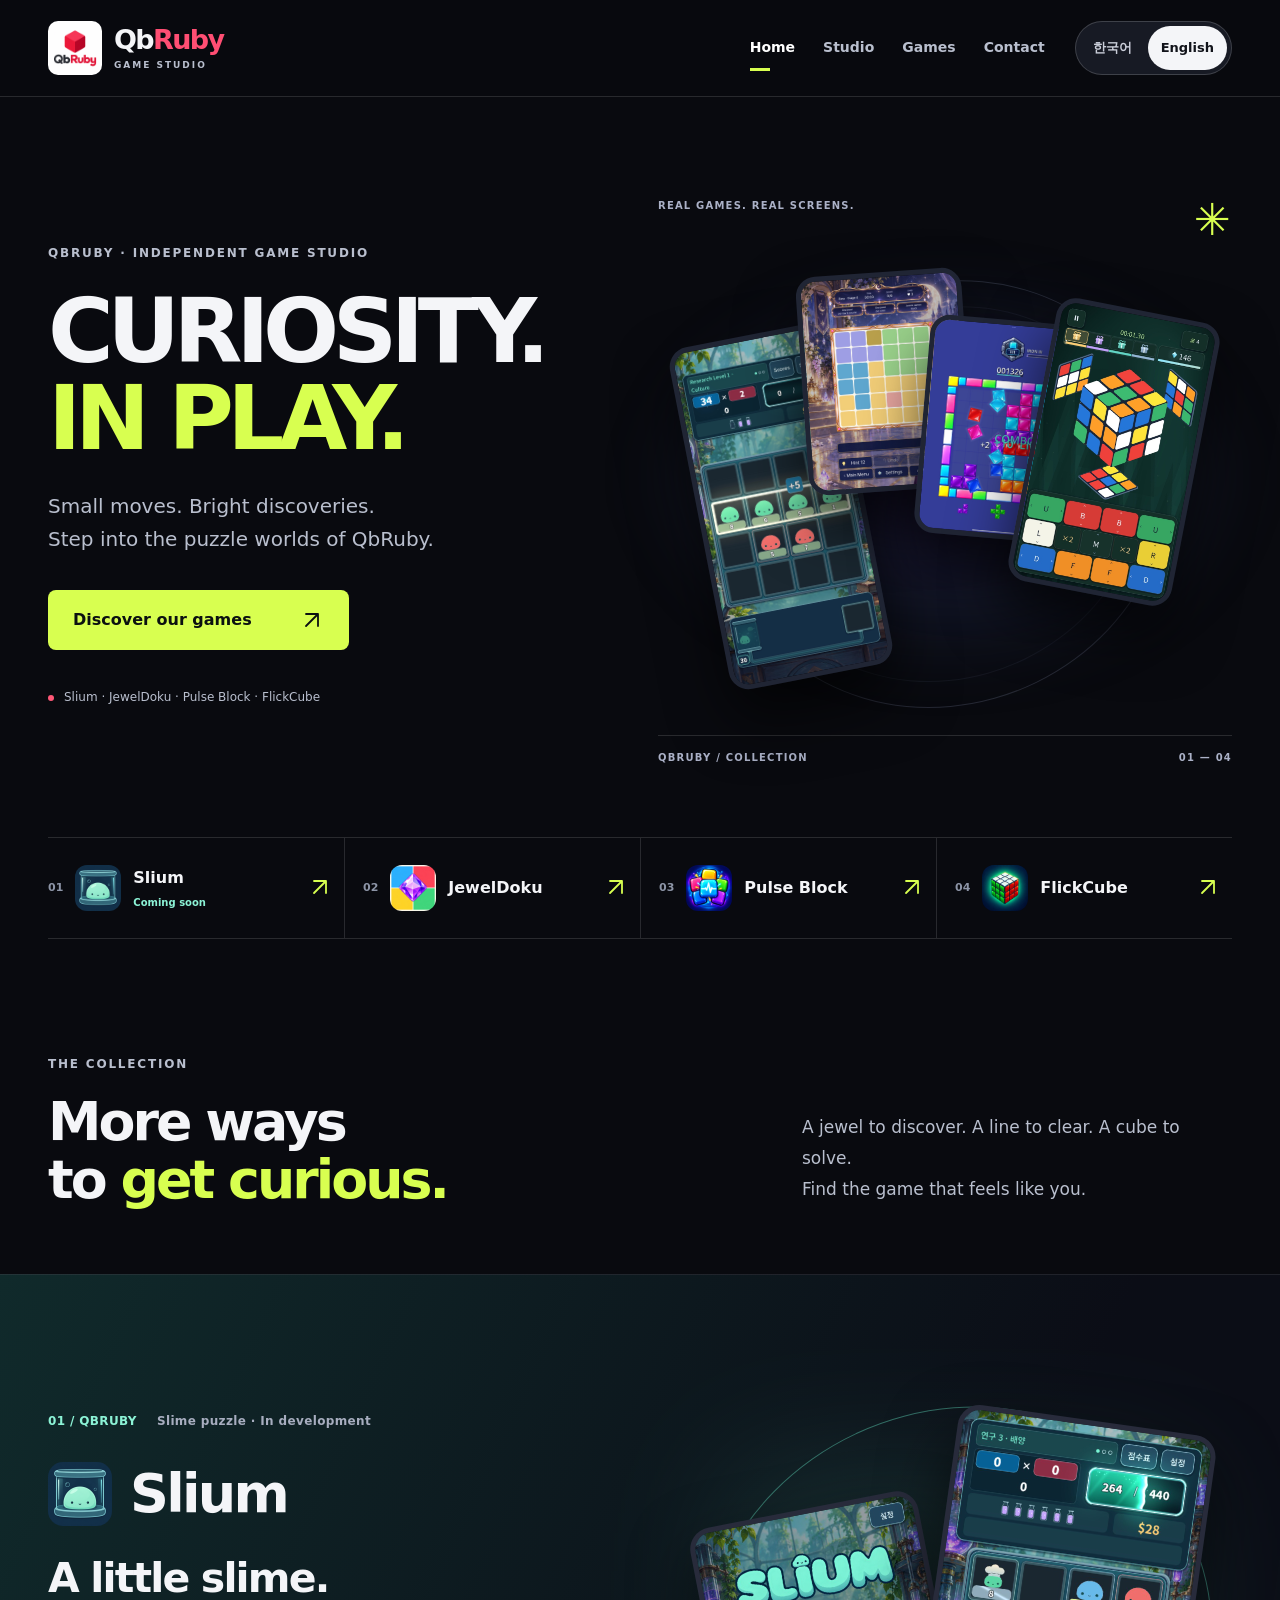
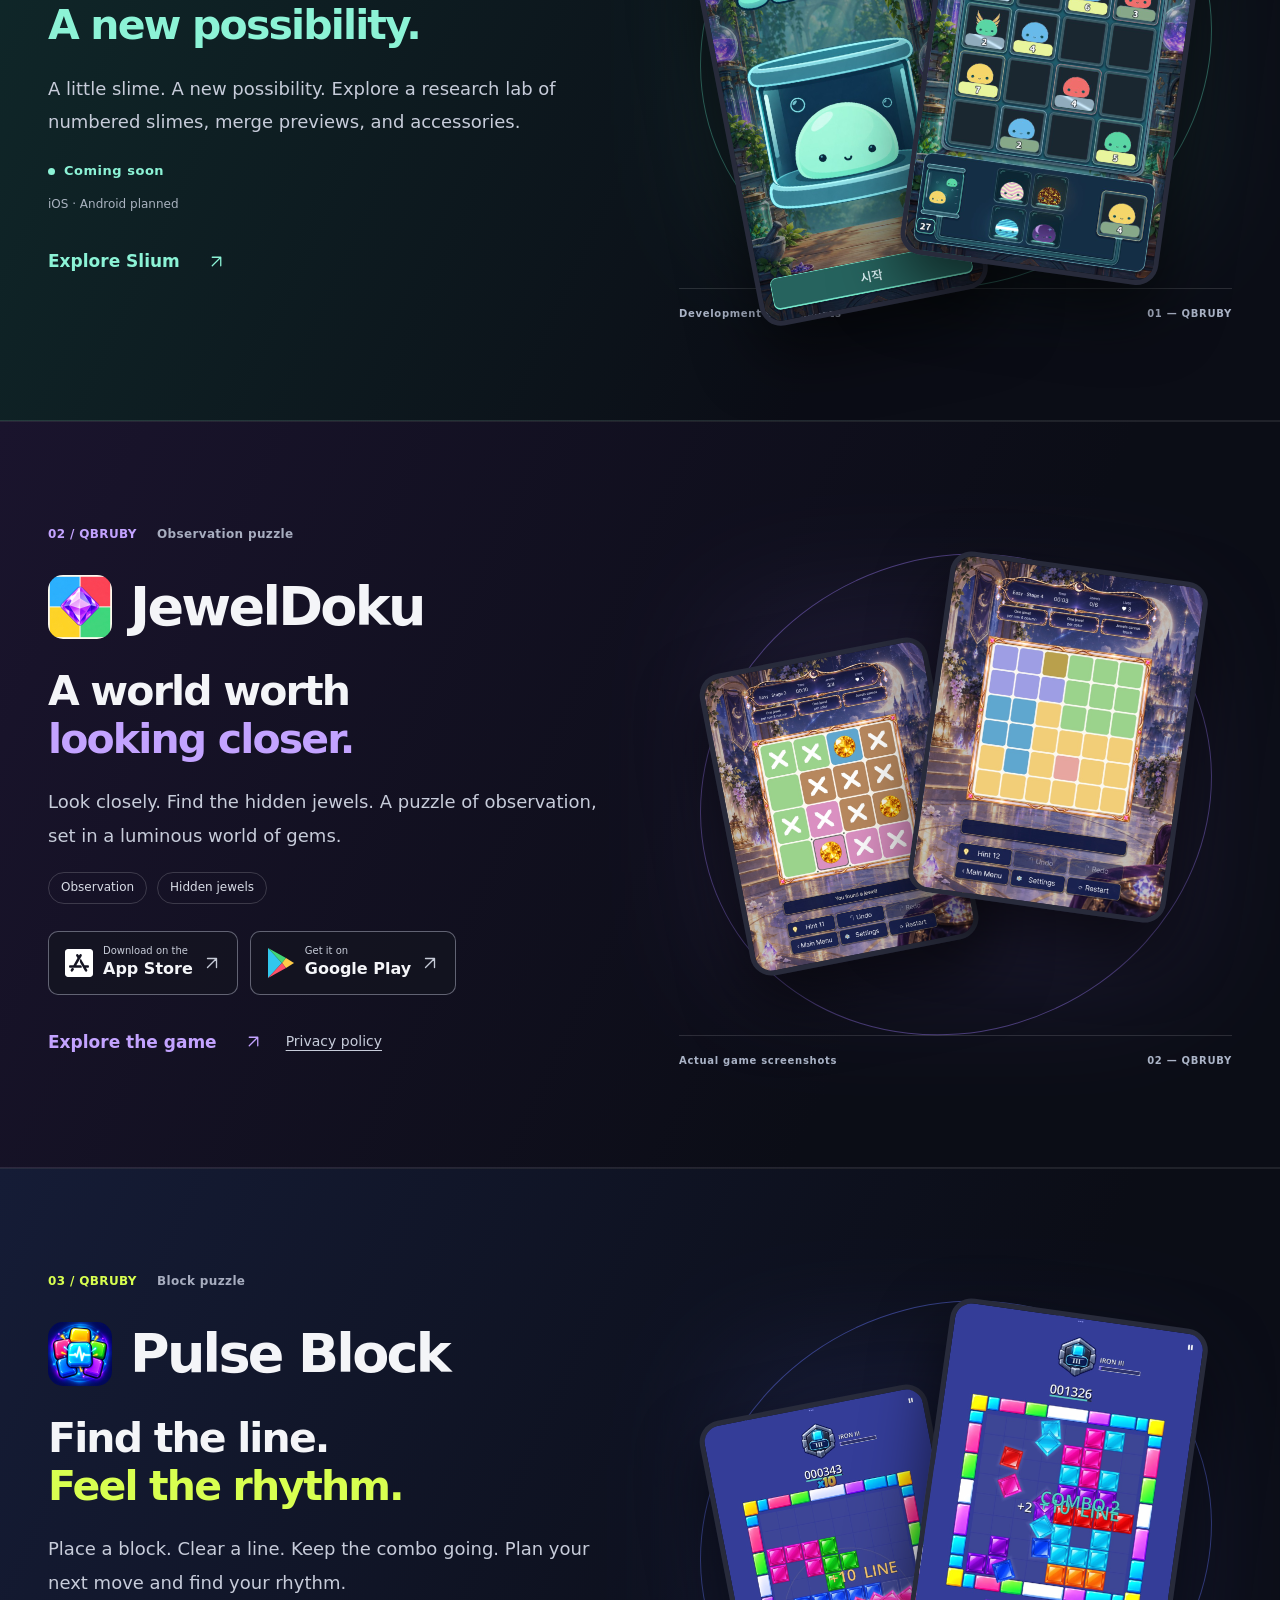
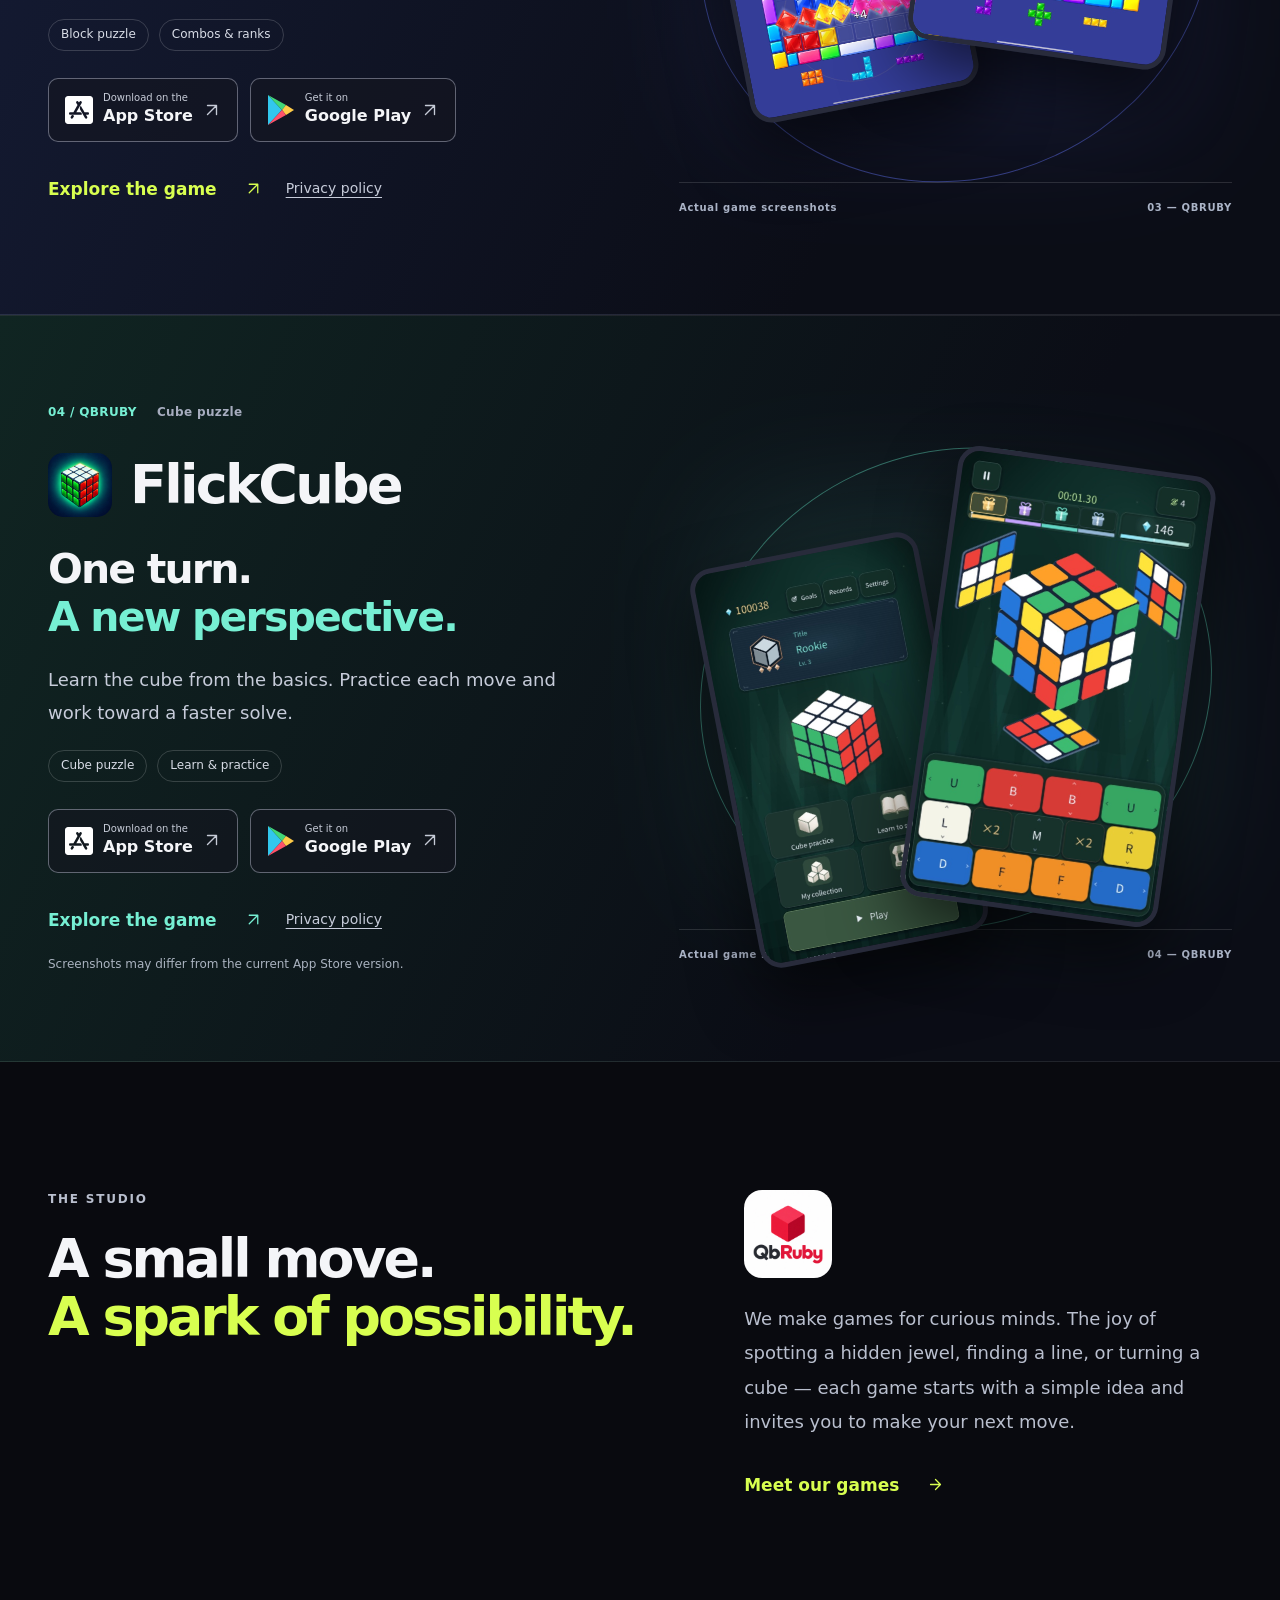
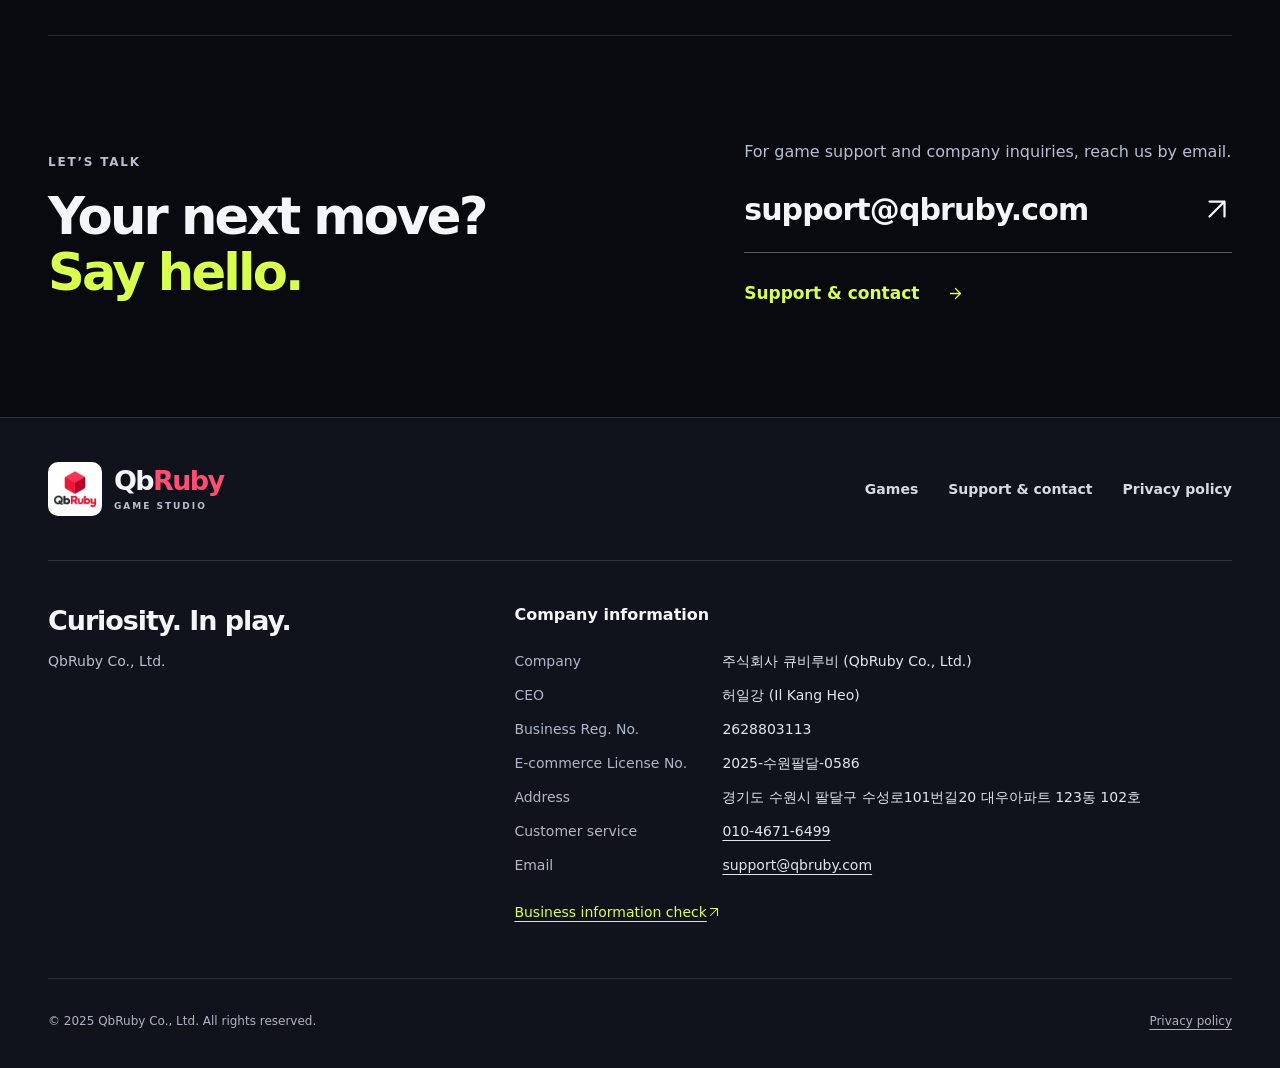
==== commit b11fad43: "게임 소개를 Slium 우선 출시 최신순으로 정렬" ====
--- a/index.html
+++ b/index.html
@@ -1,9 +1,18 @@
-<!doctype html><html lang="en"><head><meta charset="utf-8"><meta name="viewport" content="width=device-width,initial-scale=1"><title data-en="QbRuby — Curiosity. In play." data-ko="QbRuby — 호기심을 플레이로." >QbRuby — Curiosity. In play.</title><meta name="description" content="Discover JewelDoku, Pulse Block, FlickCube, and the upcoming Slium by QbRuby. Game screenshots, release information, and support." data-en="Discover JewelDoku, Pulse Block, FlickCube, and the upcoming Slium by QbRuby. Game screenshots, release information, and support." data-ko="큐비루비의 JewelDoku, Pulse Block, FlickCube와 출시 예정인 Slium을 만나보세요. 게임 화면과 출시 정보를 안내합니다."><meta name="theme-color" content="#090a0f"><link rel="icon" href="images/web/qbruby-splash.jpeg" type="image/jpeg"><link rel="stylesheet" href="assets/site.css"><script src="assets/site.js" defer></script></head><body data-page="home"><a class="skip" href="#main" data-en="Skip to content" data-ko="본문으로 이동">Skip to content</a>
+<!doctype html><html lang="en"><head><meta charset="utf-8"><meta name="viewport" content="width=device-width,initial-scale=1"><title data-en="QbRuby — Curiosity. In play." data-ko="QbRuby — 호기심을 플레이로." >QbRuby — Curiosity. In play.</title><meta name="description" content="Discover JewelDoku, Pulse Block, FlickCube, and the upcoming Slium by QbRuby. Game screenshots, release information, and support." data-en="Discover JewelDoku, Pulse Block, FlickCube, and the upcoming Slium by QbRuby. Game screenshots, release information, and support." data-ko="큐비루비의 JewelDoku, Pulse Block, FlickCube와 출시 예정인 Slium을 만나보세요. 게임 화면과 출시 정보를 안내합니다."><meta name="theme-color" content="#090a0f"><link rel="icon" href="images/web/qbruby-splash.jpeg" type="image/jpeg"><link rel="stylesheet" href="assets/site.css?v=20261104-order"><script src="assets/site.js" defer></script></head><body data-page="home"><a class="skip" href="#main" data-en="Skip to content" data-ko="본문으로 이동">Skip to content</a>
 <header class="site-header"><div class="header-inner shell"><a class="brand" href="index.html#home" aria-label="QbRuby"><img src="images/web/qbruby-splash.jpeg" width="58" height="58" alt="QbRuby"><span>Qb<span class="ruby">Ruby</span><small>GAME STUDIO</small></span></a>
 <nav class="main-nav" aria-label="Main navigation" data-aria-en="Main navigation" data-aria-ko="주 메뉴"><a data-en="Home" data-ko="홈" href="index.html#home" aria-current="page">Home</a><a data-en="Studio" data-ko="스튜디오" href="index.html#about">Studio</a><a data-en="Games" data-ko="게임" href="apps.html">Games</a><a data-en="Contact" data-ko="문의" href="contact.html">Contact</a></nav>
 <div class="langs" role="group" aria-label="한국어 / English"><button id="ko" type="button" lang="ko" aria-pressed="false">한국어</button><button id="en" type="button" lang="en" aria-pressed="true">English</button></div>
-</div></header><main id="main"><section class="hero shell" id="home"><div class="hero-copy"><p data-en="QBRUBY · INDEPENDENT GAME STUDIO" data-ko="QBRUBY · 독립 게임 스튜디오" class="eyebrow">QBRUBY · INDEPENDENT GAME STUDIO</p><h1 data-en="CURIOSITY.&lt;br&gt;&lt;em&gt;IN PLAY.&lt;/em&gt;" data-ko="호기심을&lt;br&gt;&lt;em&gt;플레이로.&lt;/em&gt;" >CURIOSITY.<br><em>IN PLAY.</em></h1> <p data-en="Small moves. Bright discoveries.&lt;br&gt;Step into the puzzle worlds of QbRuby." data-ko="작은 움직임, 새로운 발견.&lt;br&gt;큐비루비의 퍼즐 세계로 들어오세요." class="hero-lead">Small moves. Bright discoveries.<br>Step into the puzzle worlds of QbRuby.</p><a data-en="Discover our games &lt;span aria-hidden=&quot;true&quot;&gt;&lt;svg class=&quot;ui-arrow&quot; width=&quot;24&quot; height=&quot;24&quot; viewBox=&quot;0 0 24 24&quot; aria-hidden=&quot;true&quot; focusable=&quot;false&quot;&gt;&lt;path d=&quot;M6 18 18 6M6 6h12v12&quot;/&gt;&lt;/svg&gt;&lt;/span&gt;" data-ko="게임 둘러보기 &lt;span aria-hidden=&quot;true&quot;&gt;&lt;svg class=&quot;ui-arrow&quot; width=&quot;24&quot; height=&quot;24&quot; viewBox=&quot;0 0 24 24&quot; aria-hidden=&quot;true&quot; focusable=&quot;false&quot;&gt;&lt;path d=&quot;M6 18 18 6M6 6h12v12&quot;/&gt;&lt;/svg&gt;&lt;/span&gt;" class="button" href="apps.html">Discover our games <span aria-hidden="true"><svg class="ui-arrow" width="24" height="24" viewBox="0 0 24 24" aria-hidden="true" focusable="false"><path d="M6 18 18 6M6 6h12v12"/></svg></span></a><div class="hero-footnote"><span class="live-dot" aria-hidden="true"></span><span data-en="JewelDoku · Pulse Block · FlickCube · Slium" data-ko="JewelDoku · Pulse Block · FlickCube · Slium" >JewelDoku · Pulse Block · FlickCube · Slium</span></div></div><div class="hero-art hero-art-four"><span class="hero-orbit" aria-hidden="true"></span><div class="hero-art-top"><span data-en="REAL GAMES. REAL SCREENS." data-ko="실제 게임, 실제 스크린샷." >REAL GAMES. REAL SCREENS.</span><span aria-hidden="true">✳</span></div><a class="shot-link hero-shot shot-01" href="images/originals/JewelDoku4.jpeg" data-gallery="jeweldoku" data-index="3" aria-label="JewelDoku — Puzzle regions" data-aria-en="JewelDoku — Puzzle regions, expand screenshot" data-aria-ko="JewelDoku — 퍼즐 영역, 스크린샷 크게 보기"><img src="images/web/JewelDoku4.jpeg" width="824" height="1100" alt="JewelDoku — Puzzle regions" data-alt-en="JewelDoku — Puzzle regions" data-alt-ko="JewelDoku — 퍼즐 영역" fetchpriority="high"></a><a class="shot-link hero-shot shot-02" href="images/originals/PulseBlock4.jpeg" data-gallery="pulse-block" data-index="3" aria-label="Pulse Block — Combo" data-aria-en="Pulse Block — Combo, expand screenshot" data-aria-ko="Pulse Block — 콤보, 스크린샷 크게 보기"><img src="images/web/PulseBlock4.jpeg" width="824" height="1100" alt="Pulse Block — Combo" data-alt-en="Pulse Block — Combo" data-alt-ko="Pulse Block — 콤보" fetchpriority="high"></a><a class="shot-link hero-shot shot-03" href="images/originals/cube_02-cube-play.jpeg" data-gallery="flickcube" data-index="1" aria-label="FlickCube — Cube play" data-aria-en="FlickCube — Cube play, expand screenshot" data-aria-ko="FlickCube — 큐브 플레이, 스크린샷 크게 보기"><img src="images/web/cube_02-cube-play.jpeg" width="618" height="1100" alt="FlickCube — Cube play" data-alt-en="FlickCube — Cube play" data-alt-ko="FlickCube — 큐브 플레이" fetchpriority="high"></a><a class="shot-link hero-shot shot-04" href="images/originals/slium/11-iphone-gameplay.png" data-gallery="slium" data-index="10" aria-label="Slium — Slime board" data-aria-en="Slium — Slime board, expand screenshot" data-aria-ko="Slium — 슬라임 보드, 스크린샷 크게 보기"><img src="images/web/slium/11-iphone-gameplay.jpg" width="720" height="1557" alt="Slium — Slime board" data-alt-en="Slium — Slime board" data-alt-ko="Slium — 슬라임 보드" fetchpriority="high"></a><div class="hero-art-bottom"><span>QBRUBY / COLLECTION</span><span>01 — 04</span></div></div></section>
-<div class="game-index game-index-four shell"><a href="jeweldoku.html"><span class="mini-number">01</span><img src="images/web/jeweldoku_icon_ios1024.jpeg" width="46" height="46" alt=""><span>JewelDoku</span><span aria-hidden="true"><svg class="ui-arrow" width="24" height="24" viewBox="0 0 24 24" aria-hidden="true" focusable="false"><path d="M6 18 18 6M6 6h12v12"/></svg></span></a><a href="pulse-block.html"><span class="mini-number">02</span><img src="images/web/pulse_block_app_icon_1024x1024.jpeg" width="46" height="46" alt=""><span>Pulse Block</span><span aria-hidden="true"><svg class="ui-arrow" width="24" height="24" viewBox="0 0 24 24" aria-hidden="true" focusable="false"><path d="M6 18 18 6M6 6h12v12"/></svg></span></a><a href="flickcube.html"><span class="mini-number">03</span><img src="images/web/flickcube.jpeg" width="46" height="46" alt=""><span>FlickCube</span><span aria-hidden="true"><svg class="ui-arrow" width="24" height="24" viewBox="0 0 24 24" aria-hidden="true" focusable="false"><path d="M6 18 18 6M6 6h12v12"/></svg></span></a><a href="slium.html"><span class="mini-number">04</span><img src="images/web/slium/slium-icon.png" width="46" height="46" alt=""><span>Slium<small class="slium-index-status" data-en="Coming soon" data-ko="출시 예정">Coming soon</small></span><span aria-hidden="true"><svg class="ui-arrow" width="24" height="24" viewBox="0 0 24 24" aria-hidden="true" focusable="false"><path d="M6 18 18 6M6 6h12v12"/></svg></span></a></div><section class="collection" id="games"><div class="section-heading shell"><div><p data-en="THE COLLECTION" data-ko="QbRuby 게임 컬렉션" class="eyebrow">THE COLLECTION</p><h2 data-en="More ways&lt;br&gt;to &lt;em&gt;get curious.&lt;/em&gt;" data-ko="다양한 게임,&lt;br&gt;&lt;em&gt;새로운 호기심.&lt;/em&gt;" >More ways<br>to <em>get curious.</em></h2></div><p data-en="A jewel to discover. A line to clear. A cube to solve.&lt;br&gt;Find the game that feels like you." data-ko="찾아낼 보석, 완성할 라인, 풀어낼 큐브.&lt;br&gt;마음이 가는 게임을 만나보세요." class="section-intro">A jewel to discover. A line to clear. A cube to solve.<br>Find the game that feels like you.</p></div><article class="game-chapter jewel" id="jeweldoku"><div class="chapter-inner shell"><div class="chapter-copy"><div class="chapter-kicker"><span>01 / QBRUBY</span><span data-en="Observation puzzle" data-ko="관찰 퍼즐" >Observation puzzle</span></div><div class="game-name"><img src="images/web/jeweldoku_icon_ios1024.jpeg" width="64" height="64" alt="" loading="lazy"><h3>JewelDoku</h3></div><h4 data-en="A world worth&lt;br&gt;&lt;em&gt;looking closer.&lt;/em&gt;" data-ko="자세히 볼수록&lt;br&gt;&lt;em&gt;빛나는 세계.&lt;/em&gt;" class="chapter-line">A world worth<br><em>looking closer.</em></h4><p data-en="Look closely. Find the hidden jewels. A puzzle of observation, set in a luminous world of gems." data-ko="자세히 살펴보고 숨겨진 보석을 찾아보세요. 반짝이는 보석의 세계에서 관찰력을 발휘하는 퍼즐입니다." class="game-description">Look closely. Find the hidden jewels. A puzzle of observation, set in a luminous world of gems.</p><div class="tags"><span data-en="Observation" data-ko="관찰" >Observation</span><span data-en="Hidden jewels" data-ko="숨은 보석" >Hidden jewels</span></div><div class="stores"><a class="store-link" href="https://apps.apple.com/kr/app/jeweldoku-puzzle/id6812622909" target="_blank" rel="noopener noreferrer" aria-label="JewelDoku — App Store" data-aria-en="JewelDoku — App Store, opens in a new tab" data-aria-ko="JewelDoku — App Store, 새 탭에서 열림"><img src="assets/app-store.svg" width="28" height="32" alt=""><span><small data-en="Download on the" data-ko="다운로드" >Download on the</small><b>App Store</b></span><span aria-hidden="true"><svg class="ui-arrow" width="24" height="24" viewBox="0 0 24 24" aria-hidden="true" focusable="false"><path d="M6 18 18 6M6 6h12v12"/></svg></span></a><a class="store-link" href="https://play.google.com/store/apps/details?id=com.qbruby.jeweldoku" target="_blank" rel="noopener noreferrer" aria-label="JewelDoku — Google Play" data-aria-en="JewelDoku — Google Play, opens in a new tab" data-aria-ko="JewelDoku — Google Play, 새 탭에서 열림"><img src="assets/google-play.svg" width="26" height="30" alt=""><span><small data-en="Get it on" data-ko="다운로드" >Get it on</small><b>Google Play</b></span><span aria-hidden="true"><svg class="ui-arrow" width="24" height="24" viewBox="0 0 24 24" aria-hidden="true" focusable="false"><path d="M6 18 18 6M6 6h12v12"/></svg></span></a></div><div class="chapter-links"><a data-en="Explore the game &lt;span aria-hidden=&quot;true&quot;&gt;&lt;svg class=&quot;ui-arrow&quot; width=&quot;24&quot; height=&quot;24&quot; viewBox=&quot;0 0 24 24&quot; aria-hidden=&quot;true&quot; focusable=&quot;false&quot;&gt;&lt;path d=&quot;M6 18 18 6M6 6h12v12&quot;/&gt;&lt;/svg&gt;&lt;/span&gt;" data-ko="게임 자세히 보기 &lt;span aria-hidden=&quot;true&quot;&gt;&lt;svg class=&quot;ui-arrow&quot; width=&quot;24&quot; height=&quot;24&quot; viewBox=&quot;0 0 24 24&quot; aria-hidden=&quot;true&quot; focusable=&quot;false&quot;&gt;&lt;path d=&quot;M6 18 18 6M6 6h12v12&quot;/&gt;&lt;/svg&gt;&lt;/span&gt;" class="text-link" href="jeweldoku.html">Explore the game <span aria-hidden="true"><svg class="ui-arrow" width="24" height="24" viewBox="0 0 24 24" aria-hidden="true" focusable="false"><path d="M6 18 18 6M6 6h12v12"/></svg></span></a><a data-en="Privacy policy" data-ko="개인정보처리방침" class="policy-link" href="privacy/jeweldoku.html" data-policy="privacy/jeweldoku.html">Privacy policy</a></div></div><div class="chapter-art"><span class="art-orbit" aria-hidden="true"></span><a class="shot-link chapter-shot secondary" href="images/originals/JewelDoku3.jpeg" data-gallery="jeweldoku" data-index="2" aria-label="JewelDoku — Jewels found" data-aria-en="JewelDoku — Jewels found, expand screenshot" data-aria-ko="JewelDoku — 보석 발견, 스크린샷 크게 보기"><img src="images/web/JewelDoku3.jpeg" width="824" height="1100" alt="JewelDoku — Jewels found" data-alt-en="JewelDoku — Jewels found" data-alt-ko="JewelDoku — 보석 발견" loading="lazy" decoding="async"></a><a class="shot-link chapter-shot primary" href="images/originals/JewelDoku4.jpeg" data-gallery="jeweldoku" data-index="3" aria-label="JewelDoku — Puzzle regions" data-aria-en="JewelDoku — Puzzle regions, expand screenshot" data-aria-ko="JewelDoku — 퍼즐 영역, 스크린샷 크게 보기"><img src="images/web/JewelDoku4.jpeg" width="824" height="1100" alt="JewelDoku — Puzzle regions" data-alt-en="JewelDoku — Puzzle regions" data-alt-ko="JewelDoku — 퍼즐 영역" loading="lazy" decoding="async"></a><div class="art-caption"><span data-en="Actual game screenshots" data-ko="실제 게임 스크린샷" >Actual game screenshots</span><span>01 — QBRUBY</span></div></div></div></article><article class="game-chapter pulse" id="pulse-block"><div class="chapter-inner shell"><div class="chapter-copy"><div class="chapter-kicker"><span>02 / QBRUBY</span><span data-en="Block puzzle" data-ko="블록 퍼즐" >Block puzzle</span></div><div class="game-name"><img src="images/web/pulse_block_app_icon_1024x1024.jpeg" width="64" height="64" alt="" loading="lazy"><h3>Pulse Block</h3></div><h4 data-en="Find the line.&lt;br&gt;&lt;em&gt;Feel the rhythm.&lt;/em&gt;" data-ko="라인을 완성하고,&lt;br&gt;&lt;em&gt;리듬을 찾으세요.&lt;/em&gt;" class="chapter-line">Find the line.<br><em>Feel the rhythm.</em></h4><p data-en="Place a block. Clear a line. Keep the combo going. Plan your next move and find your rhythm." data-ko="블록을 놓고, 라인을 지우고, 콤보를 이어가세요. 다음 수를 계획하며 나만의 플레이 리듬을 찾아보세요." class="game-description">Place a block. Clear a line. Keep the combo going. Plan your next move and find your rhythm.</p><div class="tags"><span data-en="Block puzzle" data-ko="블록 퍼즐" >Block puzzle</span><span data-en="Combos &amp; ranks" data-ko="콤보와 랭크" >Combos & ranks</span></div><div class="stores"><a class="store-link" href="https://apps.apple.com/kr/app/pulse-block/id6808036622" target="_blank" rel="noopener noreferrer" aria-label="Pulse Block — App Store" data-aria-en="Pulse Block — App Store, opens in a new tab" data-aria-ko="Pulse Block — App Store, 새 탭에서 열림"><img src="assets/app-store.svg" width="28" height="32" alt=""><span><small data-en="Download on the" data-ko="다운로드" >Download on the</small><b>App Store</b></span><span aria-hidden="true"><svg class="ui-arrow" width="24" height="24" viewBox="0 0 24 24" aria-hidden="true" focusable="false"><path d="M6 18 18 6M6 6h12v12"/></svg></span></a><a class="store-link" href="https://play.google.com/store/apps/details?id=com.hik.blockbomb" target="_blank" rel="noopener noreferrer" aria-label="Pulse Block — Google Play" data-aria-en="Pulse Block — Google Play, opens in a new tab" data-aria-ko="Pulse Block — Google Play, 새 탭에서 열림"><img src="assets/google-play.svg" width="26" height="30" alt=""><span><small data-en="Get it on" data-ko="다운로드" >Get it on</small><b>Google Play</b></span><span aria-hidden="true"><svg class="ui-arrow" width="24" height="24" viewBox="0 0 24 24" aria-hidden="true" focusable="false"><path d="M6 18 18 6M6 6h12v12"/></svg></span></a></div><div class="chapter-links"><a data-en="Explore the game &lt;span aria-hidden=&quot;true&quot;&gt;&lt;svg class=&quot;ui-arrow&quot; width=&quot;24&quot; height=&quot;24&quot; viewBox=&quot;0 0 24 24&quot; aria-hidden=&quot;true&quot; focusable=&quot;false&quot;&gt;&lt;path d=&quot;M6 18 18 6M6 6h12v12&quot;/&gt;&lt;/svg&gt;&lt;/span&gt;" data-ko="게임 자세히 보기 &lt;span aria-hidden=&quot;true&quot;&gt;&lt;svg class=&quot;ui-arrow&quot; width=&quot;24&quot; height=&quot;24&quot; viewBox=&quot;0 0 24 24&quot; aria-hidden=&quot;true&quot; focusable=&quot;false&quot;&gt;&lt;path d=&quot;M6 18 18 6M6 6h12v12&quot;/&gt;&lt;/svg&gt;&lt;/span&gt;" class="text-link" href="pulse-block.html">Explore the game <span aria-hidden="true"><svg class="ui-arrow" width="24" height="24" viewBox="0 0 24 24" aria-hidden="true" focusable="false"><path d="M6 18 18 6M6 6h12v12"/></svg></span></a><a data-en="Privacy policy" data-ko="개인정보처리방침" class="policy-link" href="privacy.html" data-policy="privacy.html">Privacy policy</a></div></div><div class="chapter-art"><span class="art-orbit" aria-hidden="true"></span><a class="shot-link chapter-shot secondary" href="images/originals/PulseBlock3.jpeg" data-gallery="pulse-block" data-index="2" aria-label="Pulse Block — Line clear" data-aria-en="Pulse Block — Line clear, expand screenshot" data-aria-ko="Pulse Block — 라인 클리어, 스크린샷 크게 보기"><img src="images/web/PulseBlock3.jpeg" width="824" height="1100" alt="Pulse Block — Line clear" data-alt-en="Pulse Block — Line clear" data-alt-ko="Pulse Block — 라인 클리어" loading="lazy" decoding="async"></a><a class="shot-link chapter-shot primary" href="images/originals/PulseBlock4.jpeg" data-gallery="pulse-block" data-index="3" aria-label="Pulse Block — Combo" data-aria-en="Pulse Block — Combo, expand screenshot" data-aria-ko="Pulse Block — 콤보, 스크린샷 크게 보기"><img src="images/web/PulseBlock4.jpeg" width="824" height="1100" alt="Pulse Block — Combo" data-alt-en="Pulse Block — Combo" data-alt-ko="Pulse Block — 콤보" loading="lazy" decoding="async"></a><div class="art-caption"><span data-en="Actual game screenshots" data-ko="실제 게임 스크린샷" >Actual game screenshots</span><span>02 — QBRUBY</span></div></div></div></article><article class="game-chapter flick" id="flickcube"><span id="cube-project" class="anchor-marker"></span><div class="chapter-inner shell"><div class="chapter-copy"><div class="chapter-kicker"><span>03 / QBRUBY</span><span data-en="Cube puzzle" data-ko="큐브 퍼즐" >Cube puzzle</span></div><div class="game-name"><img src="images/web/flickcube.jpeg" width="64" height="64" alt="" loading="lazy"><h3>FlickCube</h3></div><h4 data-en="One turn.&lt;br&gt;&lt;em&gt;A new perspective.&lt;/em&gt;" data-ko="한 번의 움직임,&lt;br&gt;&lt;em&gt;새로운 시점.&lt;/em&gt;" class="chapter-line">One turn.<br><em>A new perspective.</em></h4><p data-en="Learn the cube from the basics. Practice each move and work toward a faster solve." data-ko="큐브의 기초부터 차근차근 배워보세요. 움직임을 연습하며 더 빠른 완성에 도전하는 큐브 퍼즐입니다." class="game-description">Learn the cube from the basics. Practice each move and work toward a faster solve.</p><div class="tags"><span data-en="Cube puzzle" data-ko="큐브 퍼즐" >Cube puzzle</span><span data-en="Learn &amp; practice" data-ko="배우고 연습하기" >Learn & practice</span></div><div class="stores"><a class="store-link" href="https://apps.apple.com/kr/app/flickcube-by-qbruby/id6756644246" target="_blank" rel="noopener noreferrer" aria-label="FlickCube — App Store" data-aria-en="FlickCube — App Store, opens in a new tab" data-aria-ko="FlickCube — App Store, 새 탭에서 열림"><img src="assets/app-store.svg" width="28" height="32" alt=""><span><small data-en="Download on the" data-ko="다운로드" >Download on the</small><b>App Store</b></span><span aria-hidden="true"><svg class="ui-arrow" width="24" height="24" viewBox="0 0 24 24" aria-hidden="true" focusable="false"><path d="M6 18 18 6M6 6h12v12"/></svg></span></a><a class="store-link" href="https://play.google.com/store/apps/details?id=com.qbruby.flickcube" target="_blank" rel="noopener noreferrer" aria-label="FlickCube — Google Play" data-aria-en="FlickCube — Google Play, opens in a new tab" data-aria-ko="FlickCube — Google Play, 새 탭에서 열림"><img src="assets/google-play.svg" width="26" height="30" alt=""><span><small data-en="Get it on" data-ko="다운로드" >Get it on</small><b>Google Play</b></span><span aria-hidden="true"><svg class="ui-arrow" width="24" height="24" viewBox="0 0 24 24" aria-hidden="true" focusable="false"><path d="M6 18 18 6M6 6h12v12"/></svg></span></a></div><div class="chapter-links"><a data-en="Explore the game &lt;span aria-hidden=&quot;true&quot;&gt;&lt;svg class=&quot;ui-arrow&quot; width=&quot;24&quot; height=&quot;24&quot; viewBox=&quot;0 0 24 24&quot; aria-hidden=&quot;true&quot; focusable=&quot;false&quot;&gt;&lt;path d=&quot;M6 18 18 6M6 6h12v12&quot;/&gt;&lt;/svg&gt;&lt;/span&gt;" data-ko="게임 자세히 보기 &lt;span aria-hidden=&quot;true&quot;&gt;&lt;svg class=&quot;ui-arrow&quot; width=&quot;24&quot; height=&quot;24&quot; viewBox=&quot;0 0 24 24&quot; aria-hidden=&quot;true&quot; focusable=&quot;false&quot;&gt;&lt;path d=&quot;M6 18 18 6M6 6h12v12&quot;/&gt;&lt;/svg&gt;&lt;/span&gt;" class="text-link" href="flickcube.html">Explore the game <span aria-hidden="true"><svg class="ui-arrow" width="24" height="24" viewBox="0 0 24 24" aria-hidden="true" focusable="false"><path d="M6 18 18 6M6 6h12v12"/></svg></span></a><a data-en="Privacy policy" data-ko="개인정보처리방침" class="policy-link" href="privacy/flickcube.html" data-policy="privacy/flickcube.html">Privacy policy</a></div><p data-en="Screenshots may differ from the current App Store version." data-ko="스크린샷과 현재 App Store 버전의 화면은 다를 수 있습니다." class="version-note">Screenshots may differ from the current App Store version.</p></div><div class="chapter-art"><span class="art-orbit" aria-hidden="true"></span><a class="shot-link chapter-shot secondary" href="images/originals/cube_01-main-menu.jpeg" data-gallery="flickcube" data-index="0" aria-label="FlickCube — Main menu" data-aria-en="FlickCube — Main menu, expand screenshot" data-aria-ko="FlickCube — 메인 메뉴, 스크린샷 크게 보기"><img src="images/web/cube_01-main-menu.jpeg" width="618" height="1100" alt="FlickCube — Main menu" data-alt-en="FlickCube — Main menu" data-alt-ko="FlickCube — 메인 메뉴" loading="lazy" decoding="async"></a><a class="shot-link chapter-shot primary" href="images/originals/cube_02-cube-play.jpeg" data-gallery="flickcube" data-index="1" aria-label="FlickCube — Cube play" data-aria-en="FlickCube — Cube play, expand screenshot" data-aria-ko="FlickCube — 큐브 플레이, 스크린샷 크게 보기"><img src="images/web/cube_02-cube-play.jpeg" width="618" height="1100" alt="FlickCube — Cube play" data-alt-en="FlickCube — Cube play" data-alt-ko="FlickCube — 큐브 플레이" loading="lazy" decoding="async"></a><div class="art-caption"><span data-en="Actual game screenshots" data-ko="실제 게임 스크린샷" >Actual game screenshots</span><span>03 — QBRUBY</span></div></div></div></article><article class="game-chapter slium" id="slium"><div class="chapter-inner shell"><div class="chapter-copy"><div class="chapter-kicker"><span>04 / QBRUBY</span><span data-en="Slime puzzle · In development" data-ko="슬라임 퍼즐 · 개발 중" >Slime puzzle · In development</span></div><div class="game-name"><img src="images/web/slium/slium-icon.png" width="64" height="64" alt="" loading="lazy"><h3>Slium</h3></div><h4 data-en="A little slime.&lt;br&gt;&lt;em&gt;A new possibility.&lt;/em&gt;" data-ko="작은 슬라임,&lt;br&gt;&lt;em&gt;새로운 가능성.&lt;/em&gt;" class="chapter-line">A little slime.<br><em>A new possibility.</em></h4><p data-en="A little slime. A new possibility. Explore a research lab of numbered slimes, merge previews, and accessories." data-ko="작은 슬라임, 새로운 가능성. 숫자를 가진 슬라임과 합성 미리보기, 액세서리가 있는 연구실을 만나보세요." class="game-description">A little slime. A new possibility. Explore a research lab of numbered slimes, merge previews, and accessories.</p><p data-en="Coming soon" data-ko="출시 예정" class="slium-status">Coming soon</p><p data-en="iOS · Android planned" data-ko="iOS · Android 출시 예정" class="version-note">iOS · Android planned</p><div class="chapter-links"><a data-en="Explore Slium &lt;svg class=&quot;ui-arrow&quot; width=&quot;24&quot; height=&quot;24&quot; viewBox=&quot;0 0 24 24&quot; aria-hidden=&quot;true&quot; focusable=&quot;false&quot;&gt;&lt;path d=&quot;M6 18 18 6M6 6h12v12&quot;/&gt;&lt;/svg&gt;" data-ko="Slium 자세히 보기 &lt;svg class=&quot;ui-arrow&quot; width=&quot;24&quot; height=&quot;24&quot; viewBox=&quot;0 0 24 24&quot; aria-hidden=&quot;true&quot; focusable=&quot;false&quot;&gt;&lt;path d=&quot;M6 18 18 6M6 6h12v12&quot;/&gt;&lt;/svg&gt;" class="text-link slium-detail-link" href="slium.html">Explore Slium <svg class="ui-arrow" width="24" height="24" viewBox="0 0 24 24" aria-hidden="true" focusable="false"><path d="M6 18 18 6M6 6h12v12"/></svg></a></div></div><div class="chapter-art"><span class="art-orbit" aria-hidden="true"></span><a class="shot-link chapter-shot secondary" href="images/originals/slium/01-main-menu.png" data-gallery="slium" data-index="0" aria-label="Slium — Main menu" data-aria-en="Slium — Main menu, expand screenshot" data-aria-ko="Slium — 메인 메뉴, 스크린샷 크게 보기"><img src="images/web/slium/01-main-menu.jpg" width="720" height="1280" alt="Slium — Main menu" data-alt-en="Slium — Main menu" data-alt-ko="Slium — 메인 메뉴" loading="lazy" decoding="async"></a><a class="shot-link chapter-shot primary" href="images/originals/slium/02-gameplay.png" data-gallery="slium" data-index="1" aria-label="Slium — Slime board" data-aria-en="Slium — Slime board, expand screenshot" data-aria-ko="Slium — 슬라임 보드, 스크린샷 크게 보기"><img src="images/web/slium/02-gameplay.jpg" width="720" height="1280" alt="Slium — Slime board" data-alt-en="Slium — Slime board" data-alt-ko="Slium — 슬라임 보드" loading="lazy" decoding="async"></a><div class="art-caption"><span data-en="Development screenshots" data-ko="개발 중인 게임 화면" >Development screenshots</span><span>04 — QBRUBY</span></div></div></div></article></section>
+</div></header><main id="main"><section class="hero shell" id="home"><div class="hero-copy"><p data-en="QBRUBY · INDEPENDENT GAME STUDIO" data-ko="QBRUBY · 독립 게임 스튜디오" class="eyebrow">QBRUBY · INDEPENDENT GAME STUDIO</p><h1 data-en="CURIOSITY.&lt;br&gt;&lt;em&gt;IN PLAY.&lt;/em&gt;" data-ko="호기심을&lt;br&gt;&lt;em&gt;플레이로.&lt;/em&gt;" >CURIOSITY.<br><em>IN PLAY.</em></h1> <p data-en="Small moves. Bright discoveries.&lt;br&gt;Step into the puzzle worlds of QbRuby." data-ko="작은 움직임, 새로운 발견.&lt;br&gt;큐비루비의 퍼즐 세계로 들어오세요." class="hero-lead">Small moves. Bright discoveries.<br>Step into the puzzle worlds of QbRuby.</p><a data-en="Discover our games &lt;span aria-hidden=&quot;true&quot;&gt;&lt;svg class=&quot;ui-arrow&quot; width=&quot;24&quot; height=&quot;24&quot; viewBox=&quot;0 0 24 24&quot; aria-hidden=&quot;true&quot; focusable=&quot;false&quot;&gt;&lt;path d=&quot;M6 18 18 6M6 6h12v12&quot;/&gt;&lt;/svg&gt;&lt;/span&gt;" data-ko="게임 둘러보기 &lt;span aria-hidden=&quot;true&quot;&gt;&lt;svg class=&quot;ui-arrow&quot; width=&quot;24&quot; height=&quot;24&quot; viewBox=&quot;0 0 24 24&quot; aria-hidden=&quot;true&quot; focusable=&quot;false&quot;&gt;&lt;path d=&quot;M6 18 18 6M6 6h12v12&quot;/&gt;&lt;/svg&gt;&lt;/span&gt;" class="button" href="apps.html">Discover our games <span aria-hidden="true"><svg class="ui-arrow" width="24" height="24" viewBox="0 0 24 24" aria-hidden="true" focusable="false"><path d="M6 18 18 6M6 6h12v12"/></svg></span></a><div class="hero-footnote"><span class="live-dot" aria-hidden="true"></span><span data-en="Slium · JewelDoku · Pulse Block · FlickCube" data-ko="Slium · JewelDoku · Pulse Block · FlickCube" >Slium · JewelDoku · Pulse Block · FlickCube</span></div></div><div class="hero-art hero-art-four"><span class="hero-orbit" aria-hidden="true"></span><div class="hero-art-top"><span data-en="REAL GAMES. REAL SCREENS." data-ko="실제 게임, 실제 스크린샷." >REAL GAMES. REAL SCREENS.</span><span aria-hidden="true">✳</span></div><a class="shot-link hero-shot shot-01" href="images/originals/slium/11-iphone-gameplay.png" data-gallery="slium" data-index="10" aria-label="Slium — Slime board" data-aria-en="Slium — Slime board, expand screenshot" data-aria-ko="Slium — 슬라임 보드, 스크린샷 크게 보기"><img src="images/web/slium/11-iphone-gameplay.jpg" width="720" height="1557" alt="Slium — Slime board" data-alt-en="Slium — Slime board" data-alt-ko="Slium — 슬라임 보드" fetchpriority="high"></a>
+<a class="shot-link hero-shot shot-02" href="images/originals/JewelDoku4.jpeg" data-gallery="jeweldoku" data-index="3" aria-label="JewelDoku — Puzzle regions" data-aria-en="JewelDoku — Puzzle regions, expand screenshot" data-aria-ko="JewelDoku — 퍼즐 영역, 스크린샷 크게 보기"><img src="images/web/JewelDoku4.jpeg" width="824" height="1100" alt="JewelDoku — Puzzle regions" data-alt-en="JewelDoku — Puzzle regions" data-alt-ko="JewelDoku — 퍼즐 영역" fetchpriority="high"></a>
+<a class="shot-link hero-shot shot-03" href="images/originals/PulseBlock4.jpeg" data-gallery="pulse-block" data-index="3" aria-label="Pulse Block — Combo" data-aria-en="Pulse Block — Combo, expand screenshot" data-aria-ko="Pulse Block — 콤보, 스크린샷 크게 보기"><img src="images/web/PulseBlock4.jpeg" width="824" height="1100" alt="Pulse Block — Combo" data-alt-en="Pulse Block — Combo" data-alt-ko="Pulse Block — 콤보" fetchpriority="high"></a>
+<a class="shot-link hero-shot shot-04" href="images/originals/cube_02-cube-play.jpeg" data-gallery="flickcube" data-index="1" aria-label="FlickCube — Cube play" data-aria-en="FlickCube — Cube play, expand screenshot" data-aria-ko="FlickCube — 큐브 플레이, 스크린샷 크게 보기"><img src="images/web/cube_02-cube-play.jpeg" width="618" height="1100" alt="FlickCube — Cube play" data-alt-en="FlickCube — Cube play" data-alt-ko="FlickCube — 큐브 플레이" fetchpriority="high"></a><div class="hero-art-bottom"><span>QBRUBY / COLLECTION</span><span>01 — 04</span></div></div></section>
+<div class="game-index game-index-four shell"><a href="slium.html"><span class="mini-number">01</span><img src="images/web/slium/slium-icon.png" width="46" height="46" alt=""><span>Slium<small class="slium-index-status" data-en="Coming soon" data-ko="출시 예정">Coming soon</small></span><span aria-hidden="true"><svg class="ui-arrow" width="24" height="24" viewBox="0 0 24 24" aria-hidden="true" focusable="false"><path d="M6 18 18 6M6 6h12v12"/></svg></span></a>
+<a href="jeweldoku.html"><span class="mini-number">02</span><img src="images/web/jeweldoku_icon_ios1024.jpeg" width="46" height="46" alt=""><span>JewelDoku</span><span aria-hidden="true"><svg class="ui-arrow" width="24" height="24" viewBox="0 0 24 24" aria-hidden="true" focusable="false"><path d="M6 18 18 6M6 6h12v12"/></svg></span></a>
+<a href="pulse-block.html"><span class="mini-number">03</span><img src="images/web/pulse_block_app_icon_1024x1024.jpeg" width="46" height="46" alt=""><span>Pulse Block</span><span aria-hidden="true"><svg class="ui-arrow" width="24" height="24" viewBox="0 0 24 24" aria-hidden="true" focusable="false"><path d="M6 18 18 6M6 6h12v12"/></svg></span></a>
+<a href="flickcube.html"><span class="mini-number">04</span><img src="images/web/flickcube.jpeg" width="46" height="46" alt=""><span>FlickCube</span><span aria-hidden="true"><svg class="ui-arrow" width="24" height="24" viewBox="0 0 24 24" aria-hidden="true" focusable="false"><path d="M6 18 18 6M6 6h12v12"/></svg></span></a></div><section class="collection" id="games"><div class="section-heading shell"><div><p data-en="THE COLLECTION" data-ko="QbRuby 게임 컬렉션" class="eyebrow">THE COLLECTION</p><h2 data-en="More ways&lt;br&gt;to &lt;em&gt;get curious.&lt;/em&gt;" data-ko="다양한 게임,&lt;br&gt;&lt;em&gt;새로운 호기심.&lt;/em&gt;" >More ways<br>to <em>get curious.</em></h2></div><p data-en="A jewel to discover. A line to clear. A cube to solve.&lt;br&gt;Find the game that feels like you." data-ko="찾아낼 보석, 완성할 라인, 풀어낼 큐브.&lt;br&gt;마음이 가는 게임을 만나보세요." class="section-intro">A jewel to discover. A line to clear. A cube to solve.<br>Find the game that feels like you.</p></div><article class="game-chapter slium" id="slium"><div class="chapter-inner shell"><div class="chapter-copy"><div class="chapter-kicker"><span>01 / QBRUBY</span><span data-en="Slime puzzle · In development" data-ko="슬라임 퍼즐 · 개발 중" >Slime puzzle · In development</span></div><div class="game-name"><img src="images/web/slium/slium-icon.png" width="64" height="64" alt="" loading="lazy"><h3>Slium</h3></div><h4 data-en="A little slime.&lt;br&gt;&lt;em&gt;A new possibility.&lt;/em&gt;" data-ko="작은 슬라임,&lt;br&gt;&lt;em&gt;새로운 가능성.&lt;/em&gt;" class="chapter-line">A little slime.<br><em>A new possibility.</em></h4><p data-en="A little slime. A new possibility. Explore a research lab of numbered slimes, merge previews, and accessories." data-ko="작은 슬라임, 새로운 가능성. 숫자를 가진 슬라임과 합성 미리보기, 액세서리가 있는 연구실을 만나보세요." class="game-description">A little slime. A new possibility. Explore a research lab of numbered slimes, merge previews, and accessories.</p><p data-en="Coming soon" data-ko="출시 예정" class="slium-status">Coming soon</p><p data-en="iOS · Android planned" data-ko="iOS · Android 출시 예정" class="version-note">iOS · Android planned</p><div class="chapter-links"><a data-en="Explore Slium &lt;svg class=&quot;ui-arrow&quot; width=&quot;24&quot; height=&quot;24&quot; viewBox=&quot;0 0 24 24&quot; aria-hidden=&quot;true&quot; focusable=&quot;false&quot;&gt;&lt;path d=&quot;M6 18 18 6M6 6h12v12&quot;/&gt;&lt;/svg&gt;" data-ko="Slium 자세히 보기 &lt;svg class=&quot;ui-arrow&quot; width=&quot;24&quot; height=&quot;24&quot; viewBox=&quot;0 0 24 24&quot; aria-hidden=&quot;true&quot; focusable=&quot;false&quot;&gt;&lt;path d=&quot;M6 18 18 6M6 6h12v12&quot;/&gt;&lt;/svg&gt;" class="text-link slium-detail-link" href="slium.html">Explore Slium <svg class="ui-arrow" width="24" height="24" viewBox="0 0 24 24" aria-hidden="true" focusable="false"><path d="M6 18 18 6M6 6h12v12"/></svg></a></div></div><div class="chapter-art"><span class="art-orbit" aria-hidden="true"></span><a class="shot-link chapter-shot secondary" href="images/originals/slium/01-main-menu.png" data-gallery="slium" data-index="0" aria-label="Slium — Main menu" data-aria-en="Slium — Main menu, expand screenshot" data-aria-ko="Slium — 메인 메뉴, 스크린샷 크게 보기"><img src="images/web/slium/01-main-menu.jpg" width="720" height="1280" alt="Slium — Main menu" data-alt-en="Slium — Main menu" data-alt-ko="Slium — 메인 메뉴" loading="lazy" decoding="async"></a><a class="shot-link chapter-shot primary" href="images/originals/slium/02-gameplay.png" data-gallery="slium" data-index="1" aria-label="Slium — Slime board" data-aria-en="Slium — Slime board, expand screenshot" data-aria-ko="Slium — 슬라임 보드, 스크린샷 크게 보기"><img src="images/web/slium/02-gameplay.jpg" width="720" height="1280" alt="Slium — Slime board" data-alt-en="Slium — Slime board" data-alt-ko="Slium — 슬라임 보드" loading="lazy" decoding="async"></a><div class="art-caption"><span data-en="Development screenshots" data-ko="개발 중인 게임 화면" >Development screenshots</span><span>01 — QBRUBY</span></div></div></div></article>
+<article class="game-chapter jewel" id="jeweldoku"><div class="chapter-inner shell"><div class="chapter-copy"><div class="chapter-kicker"><span>02 / QBRUBY</span><span data-en="Observation puzzle" data-ko="관찰 퍼즐" >Observation puzzle</span></div><div class="game-name"><img src="images/web/jeweldoku_icon_ios1024.jpeg" width="64" height="64" alt="" loading="lazy"><h3>JewelDoku</h3></div><h4 data-en="A world worth&lt;br&gt;&lt;em&gt;looking closer.&lt;/em&gt;" data-ko="자세히 볼수록&lt;br&gt;&lt;em&gt;빛나는 세계.&lt;/em&gt;" class="chapter-line">A world worth<br><em>looking closer.</em></h4><p data-en="Look closely. Find the hidden jewels. A puzzle of observation, set in a luminous world of gems." data-ko="자세히 살펴보고 숨겨진 보석을 찾아보세요. 반짝이는 보석의 세계에서 관찰력을 발휘하는 퍼즐입니다." class="game-description">Look closely. Find the hidden jewels. A puzzle of observation, set in a luminous world of gems.</p><div class="tags"><span data-en="Observation" data-ko="관찰" >Observation</span><span data-en="Hidden jewels" data-ko="숨은 보석" >Hidden jewels</span></div><div class="stores"><a class="store-link" href="https://apps.apple.com/kr/app/jeweldoku-puzzle/id6812622909" target="_blank" rel="noopener noreferrer" aria-label="JewelDoku — App Store" data-aria-en="JewelDoku — App Store, opens in a new tab" data-aria-ko="JewelDoku — App Store, 새 탭에서 열림"><img src="assets/app-store.svg" width="28" height="32" alt=""><span><small data-en="Download on the" data-ko="다운로드" >Download on the</small><b>App Store</b></span><span aria-hidden="true"><svg class="ui-arrow" width="24" height="24" viewBox="0 0 24 24" aria-hidden="true" focusable="false"><path d="M6 18 18 6M6 6h12v12"/></svg></span></a><a class="store-link" href="https://play.google.com/store/apps/details?id=com.qbruby.jeweldoku" target="_blank" rel="noopener noreferrer" aria-label="JewelDoku — Google Play" data-aria-en="JewelDoku — Google Play, opens in a new tab" data-aria-ko="JewelDoku — Google Play, 새 탭에서 열림"><img src="assets/google-play.svg" width="26" height="30" alt=""><span><small data-en="Get it on" data-ko="다운로드" >Get it on</small><b>Google Play</b></span><span aria-hidden="true"><svg class="ui-arrow" width="24" height="24" viewBox="0 0 24 24" aria-hidden="true" focusable="false"><path d="M6 18 18 6M6 6h12v12"/></svg></span></a></div><div class="chapter-links"><a data-en="Explore the game &lt;span aria-hidden=&quot;true&quot;&gt;&lt;svg class=&quot;ui-arrow&quot; width=&quot;24&quot; height=&quot;24&quot; viewBox=&quot;0 0 24 24&quot; aria-hidden=&quot;true&quot; focusable=&quot;false&quot;&gt;&lt;path d=&quot;M6 18 18 6M6 6h12v12&quot;/&gt;&lt;/svg&gt;&lt;/span&gt;" data-ko="게임 자세히 보기 &lt;span aria-hidden=&quot;true&quot;&gt;&lt;svg class=&quot;ui-arrow&quot; width=&quot;24&quot; height=&quot;24&quot; viewBox=&quot;0 0 24 24&quot; aria-hidden=&quot;true&quot; focusable=&quot;false&quot;&gt;&lt;path d=&quot;M6 18 18 6M6 6h12v12&quot;/&gt;&lt;/svg&gt;&lt;/span&gt;" class="text-link" href="jeweldoku.html">Explore the game <span aria-hidden="true"><svg class="ui-arrow" width="24" height="24" viewBox="0 0 24 24" aria-hidden="true" focusable="false"><path d="M6 18 18 6M6 6h12v12"/></svg></span></a><a data-en="Privacy policy" data-ko="개인정보처리방침" class="policy-link" href="privacy/jeweldoku.html" data-policy="privacy/jeweldoku.html">Privacy policy</a></div></div><div class="chapter-art"><span class="art-orbit" aria-hidden="true"></span><a class="shot-link chapter-shot secondary" href="images/originals/JewelDoku3.jpeg" data-gallery="jeweldoku" data-index="2" aria-label="JewelDoku — Jewels found" data-aria-en="JewelDoku — Jewels found, expand screenshot" data-aria-ko="JewelDoku — 보석 발견, 스크린샷 크게 보기"><img src="images/web/JewelDoku3.jpeg" width="824" height="1100" alt="JewelDoku — Jewels found" data-alt-en="JewelDoku — Jewels found" data-alt-ko="JewelDoku — 보석 발견" loading="lazy" decoding="async"></a><a class="shot-link chapter-shot primary" href="images/originals/JewelDoku4.jpeg" data-gallery="jeweldoku" data-index="3" aria-label="JewelDoku — Puzzle regions" data-aria-en="JewelDoku — Puzzle regions, expand screenshot" data-aria-ko="JewelDoku — 퍼즐 영역, 스크린샷 크게 보기"><img src="images/web/JewelDoku4.jpeg" width="824" height="1100" alt="JewelDoku — Puzzle regions" data-alt-en="JewelDoku — Puzzle regions" data-alt-ko="JewelDoku — 퍼즐 영역" loading="lazy" decoding="async"></a><div class="art-caption"><span data-en="Actual game screenshots" data-ko="실제 게임 스크린샷" >Actual game screenshots</span><span>02 — QBRUBY</span></div></div></div></article>
+<article class="game-chapter pulse" id="pulse-block"><div class="chapter-inner shell"><div class="chapter-copy"><div class="chapter-kicker"><span>03 / QBRUBY</span><span data-en="Block puzzle" data-ko="블록 퍼즐" >Block puzzle</span></div><div class="game-name"><img src="images/web/pulse_block_app_icon_1024x1024.jpeg" width="64" height="64" alt="" loading="lazy"><h3>Pulse Block</h3></div><h4 data-en="Find the line.&lt;br&gt;&lt;em&gt;Feel the rhythm.&lt;/em&gt;" data-ko="라인을 완성하고,&lt;br&gt;&lt;em&gt;리듬을 찾으세요.&lt;/em&gt;" class="chapter-line">Find the line.<br><em>Feel the rhythm.</em></h4><p data-en="Place a block. Clear a line. Keep the combo going. Plan your next move and find your rhythm." data-ko="블록을 놓고, 라인을 지우고, 콤보를 이어가세요. 다음 수를 계획하며 나만의 플레이 리듬을 찾아보세요." class="game-description">Place a block. Clear a line. Keep the combo going. Plan your next move and find your rhythm.</p><div class="tags"><span data-en="Block puzzle" data-ko="블록 퍼즐" >Block puzzle</span><span data-en="Combos &amp; ranks" data-ko="콤보와 랭크" >Combos & ranks</span></div><div class="stores"><a class="store-link" href="https://apps.apple.com/kr/app/pulse-block/id6808036622" target="_blank" rel="noopener noreferrer" aria-label="Pulse Block — App Store" data-aria-en="Pulse Block — App Store, opens in a new tab" data-aria-ko="Pulse Block — App Store, 새 탭에서 열림"><img src="assets/app-store.svg" width="28" height="32" alt=""><span><small data-en="Download on the" data-ko="다운로드" >Download on the</small><b>App Store</b></span><span aria-hidden="true"><svg class="ui-arrow" width="24" height="24" viewBox="0 0 24 24" aria-hidden="true" focusable="false"><path d="M6 18 18 6M6 6h12v12"/></svg></span></a><a class="store-link" href="https://play.google.com/store/apps/details?id=com.hik.blockbomb" target="_blank" rel="noopener noreferrer" aria-label="Pulse Block — Google Play" data-aria-en="Pulse Block — Google Play, opens in a new tab" data-aria-ko="Pulse Block — Google Play, 새 탭에서 열림"><img src="assets/google-play.svg" width="26" height="30" alt=""><span><small data-en="Get it on" data-ko="다운로드" >Get it on</small><b>Google Play</b></span><span aria-hidden="true"><svg class="ui-arrow" width="24" height="24" viewBox="0 0 24 24" aria-hidden="true" focusable="false"><path d="M6 18 18 6M6 6h12v12"/></svg></span></a></div><div class="chapter-links"><a data-en="Explore the game &lt;span aria-hidden=&quot;true&quot;&gt;&lt;svg class=&quot;ui-arrow&quot; width=&quot;24&quot; height=&quot;24&quot; viewBox=&quot;0 0 24 24&quot; aria-hidden=&quot;true&quot; focusable=&quot;false&quot;&gt;&lt;path d=&quot;M6 18 18 6M6 6h12v12&quot;/&gt;&lt;/svg&gt;&lt;/span&gt;" data-ko="게임 자세히 보기 &lt;span aria-hidden=&quot;true&quot;&gt;&lt;svg class=&quot;ui-arrow&quot; width=&quot;24&quot; height=&quot;24&quot; viewBox=&quot;0 0 24 24&quot; aria-hidden=&quot;true&quot; focusable=&quot;false&quot;&gt;&lt;path d=&quot;M6 18 18 6M6 6h12v12&quot;/&gt;&lt;/svg&gt;&lt;/span&gt;" class="text-link" href="pulse-block.html">Explore the game <span aria-hidden="true"><svg class="ui-arrow" width="24" height="24" viewBox="0 0 24 24" aria-hidden="true" focusable="false"><path d="M6 18 18 6M6 6h12v12"/></svg></span></a><a data-en="Privacy policy" data-ko="개인정보처리방침" class="policy-link" href="privacy.html" data-policy="privacy.html">Privacy policy</a></div></div><div class="chapter-art"><span class="art-orbit" aria-hidden="true"></span><a class="shot-link chapter-shot secondary" href="images/originals/PulseBlock3.jpeg" data-gallery="pulse-block" data-index="2" aria-label="Pulse Block — Line clear" data-aria-en="Pulse Block — Line clear, expand screenshot" data-aria-ko="Pulse Block — 라인 클리어, 스크린샷 크게 보기"><img src="images/web/PulseBlock3.jpeg" width="824" height="1100" alt="Pulse Block — Line clear" data-alt-en="Pulse Block — Line clear" data-alt-ko="Pulse Block — 라인 클리어" loading="lazy" decoding="async"></a><a class="shot-link chapter-shot primary" href="images/originals/PulseBlock4.jpeg" data-gallery="pulse-block" data-index="3" aria-label="Pulse Block — Combo" data-aria-en="Pulse Block — Combo, expand screenshot" data-aria-ko="Pulse Block — 콤보, 스크린샷 크게 보기"><img src="images/web/PulseBlock4.jpeg" width="824" height="1100" alt="Pulse Block — Combo" data-alt-en="Pulse Block — Combo" data-alt-ko="Pulse Block — 콤보" loading="lazy" decoding="async"></a><div class="art-caption"><span data-en="Actual game screenshots" data-ko="실제 게임 스크린샷" >Actual game screenshots</span><span>03 — QBRUBY</span></div></div></div></article>
+<article class="game-chapter flick" id="flickcube"><span id="cube-project" class="anchor-marker"></span><div class="chapter-inner shell"><div class="chapter-copy"><div class="chapter-kicker"><span>04 / QBRUBY</span><span data-en="Cube puzzle" data-ko="큐브 퍼즐" >Cube puzzle</span></div><div class="game-name"><img src="images/web/flickcube.jpeg" width="64" height="64" alt="" loading="lazy"><h3>FlickCube</h3></div><h4 data-en="One turn.&lt;br&gt;&lt;em&gt;A new perspective.&lt;/em&gt;" data-ko="한 번의 움직임,&lt;br&gt;&lt;em&gt;새로운 시점.&lt;/em&gt;" class="chapter-line">One turn.<br><em>A new perspective.</em></h4><p data-en="Learn the cube from the basics. Practice each move and work toward a faster solve." data-ko="큐브의 기초부터 차근차근 배워보세요. 움직임을 연습하며 더 빠른 완성에 도전하는 큐브 퍼즐입니다." class="game-description">Learn the cube from the basics. Practice each move and work toward a faster solve.</p><div class="tags"><span data-en="Cube puzzle" data-ko="큐브 퍼즐" >Cube puzzle</span><span data-en="Learn &amp; practice" data-ko="배우고 연습하기" >Learn & practice</span></div><div class="stores"><a class="store-link" href="https://apps.apple.com/kr/app/flickcube-by-qbruby/id6756644246" target="_blank" rel="noopener noreferrer" aria-label="FlickCube — App Store" data-aria-en="FlickCube — App Store, opens in a new tab" data-aria-ko="FlickCube — App Store, 새 탭에서 열림"><img src="assets/app-store.svg" width="28" height="32" alt=""><span><small data-en="Download on the" data-ko="다운로드" >Download on the</small><b>App Store</b></span><span aria-hidden="true"><svg class="ui-arrow" width="24" height="24" viewBox="0 0 24 24" aria-hidden="true" focusable="false"><path d="M6 18 18 6M6 6h12v12"/></svg></span></a><a class="store-link" href="https://play.google.com/store/apps/details?id=com.qbruby.flickcube" target="_blank" rel="noopener noreferrer" aria-label="FlickCube — Google Play" data-aria-en="FlickCube — Google Play, opens in a new tab" data-aria-ko="FlickCube — Google Play, 새 탭에서 열림"><img src="assets/google-play.svg" width="26" height="30" alt=""><span><small data-en="Get it on" data-ko="다운로드" >Get it on</small><b>Google Play</b></span><span aria-hidden="true"><svg class="ui-arrow" width="24" height="24" viewBox="0 0 24 24" aria-hidden="true" focusable="false"><path d="M6 18 18 6M6 6h12v12"/></svg></span></a></div><div class="chapter-links"><a data-en="Explore the game &lt;span aria-hidden=&quot;true&quot;&gt;&lt;svg class=&quot;ui-arrow&quot; width=&quot;24&quot; height=&quot;24&quot; viewBox=&quot;0 0 24 24&quot; aria-hidden=&quot;true&quot; focusable=&quot;false&quot;&gt;&lt;path d=&quot;M6 18 18 6M6 6h12v12&quot;/&gt;&lt;/svg&gt;&lt;/span&gt;" data-ko="게임 자세히 보기 &lt;span aria-hidden=&quot;true&quot;&gt;&lt;svg class=&quot;ui-arrow&quot; width=&quot;24&quot; height=&quot;24&quot; viewBox=&quot;0 0 24 24&quot; aria-hidden=&quot;true&quot; focusable=&quot;false&quot;&gt;&lt;path d=&quot;M6 18 18 6M6 6h12v12&quot;/&gt;&lt;/svg&gt;&lt;/span&gt;" class="text-link" href="flickcube.html">Explore the game <span aria-hidden="true"><svg class="ui-arrow" width="24" height="24" viewBox="0 0 24 24" aria-hidden="true" focusable="false"><path d="M6 18 18 6M6 6h12v12"/></svg></span></a><a data-en="Privacy policy" data-ko="개인정보처리방침" class="policy-link" href="privacy/flickcube.html" data-policy="privacy/flickcube.html">Privacy policy</a></div><p data-en="Screenshots may differ from the current App Store version." data-ko="스크린샷과 현재 App Store 버전의 화면은 다를 수 있습니다." class="version-note">Screenshots may differ from the current App Store version.</p></div><div class="chapter-art"><span class="art-orbit" aria-hidden="true"></span><a class="shot-link chapter-shot secondary" href="images/originals/cube_01-main-menu.jpeg" data-gallery="flickcube" data-index="0" aria-label="FlickCube — Main menu" data-aria-en="FlickCube — Main menu, expand screenshot" data-aria-ko="FlickCube — 메인 메뉴, 스크린샷 크게 보기"><img src="images/web/cube_01-main-menu.jpeg" width="618" height="1100" alt="FlickCube — Main menu" data-alt-en="FlickCube — Main menu" data-alt-ko="FlickCube — 메인 메뉴" loading="lazy" decoding="async"></a><a class="shot-link chapter-shot primary" href="images/originals/cube_02-cube-play.jpeg" data-gallery="flickcube" data-index="1" aria-label="FlickCube — Cube play" data-aria-en="FlickCube — Cube play, expand screenshot" data-aria-ko="FlickCube — 큐브 플레이, 스크린샷 크게 보기"><img src="images/web/cube_02-cube-play.jpeg" width="618" height="1100" alt="FlickCube — Cube play" data-alt-en="FlickCube — Cube play" data-alt-ko="FlickCube — 큐브 플레이" loading="lazy" decoding="async"></a><div class="art-caption"><span data-en="Actual game screenshots" data-ko="실제 게임 스크린샷" >Actual game screenshots</span><span>04 — QBRUBY</span></div></div></div></article></section>
 <section class="studio-section shell" id="about"><div><p data-en="THE STUDIO" data-ko="스튜디오 소개" class="eyebrow">THE STUDIO</p><h2 data-en="A small move.&lt;br&gt;&lt;em&gt;A spark of possibility.&lt;/em&gt;" data-ko="작은 움직임에서&lt;br&gt;&lt;em&gt;시작되는 가능성.&lt;/em&gt;" >A small move.<br><em>A spark of possibility.</em></h2></div><div class="studio-copy"><img src="images/web/qbruby-splash.jpeg" width="88" height="88" alt="QbRuby" loading="lazy"><p data-en="We make games for curious minds. The joy of spotting a hidden jewel, finding a line, or turning a cube — each game starts with a simple idea and invites you to make your next move." data-ko="큐비루비는 호기심을 나만의 즐거움으로 이어주는 게임을 만듭니다. 숨은 보석을 찾고, 라인을 완성하고, 큐브를 돌리는 작은 움직임에서 다음 도전이 시작됩니다." >We make games for curious minds. The joy of spotting a hidden jewel, finding a line, or turning a cube — each game starts with a simple idea and invites you to make your next move.</p><a data-en="Meet our games &lt;svg class=&quot;ui-arrow&quot; width=&quot;24&quot; height=&quot;24&quot; viewBox=&quot;0 0 24 24&quot; aria-hidden=&quot;true&quot; focusable=&quot;false&quot;&gt;&lt;path d=&quot;M5 12h14m-7-7 7 7-7 7&quot;/&gt;&lt;/svg&gt;" data-ko="큐비루비 게임 만나보기 &lt;svg class=&quot;ui-arrow&quot; width=&quot;24&quot; height=&quot;24&quot; viewBox=&quot;0 0 24 24&quot; aria-hidden=&quot;true&quot; focusable=&quot;false&quot;&gt;&lt;path d=&quot;M5 12h14m-7-7 7 7-7 7&quot;/&gt;&lt;/svg&gt;" class="text-link" href="apps.html">Meet our games <svg class="ui-arrow" width="24" height="24" viewBox="0 0 24 24" aria-hidden="true" focusable="false"><path d="M5 12h14m-7-7 7 7-7 7"/></svg></a></div></section><section class="contact-band shell" id="contact"><div><p data-en="LET’S TALK" data-ko="큐비루비에 문의하기" class="eyebrow">LET’S TALK</p><h2 data-en="Your next move?&lt;br&gt;&lt;em&gt;Say hello.&lt;/em&gt;" data-ko="궁금한 점이 있다면,&lt;br&gt;&lt;em&gt;이야기해 주세요.&lt;/em&gt;" >Your next move?<br><em>Say hello.</em></h2></div><div><p data-en="For game support and company inquiries, reach us by email." data-ko="게임 이용 문의와 회사 관련 문의는 이메일로 보내 주세요." >For game support and company inquiries, reach us by email.</p><a class="contact-email" href="mailto:support@qbruby.com">support@qbruby.com <span aria-hidden="true"><svg class="ui-arrow" width="24" height="24" viewBox="0 0 24 24" aria-hidden="true" focusable="false"><path d="M6 18 18 6M6 6h12v12"/></svg></span></a><a data-en="Support &amp; contact &lt;svg class=&quot;ui-arrow&quot; width=&quot;24&quot; height=&quot;24&quot; viewBox=&quot;0 0 24 24&quot; aria-hidden=&quot;true&quot; focusable=&quot;false&quot;&gt;&lt;path d=&quot;M5 12h14m-7-7 7 7-7 7&quot;/&gt;&lt;/svg&gt;" data-ko="고객지원 · 문의 &lt;svg class=&quot;ui-arrow&quot; width=&quot;24&quot; height=&quot;24&quot; viewBox=&quot;0 0 24 24&quot; aria-hidden=&quot;true&quot; focusable=&quot;false&quot;&gt;&lt;path d=&quot;M5 12h14m-7-7 7 7-7 7&quot;/&gt;&lt;/svg&gt;" href="contact.html" class="text-link">Support & contact <svg class="ui-arrow" width="24" height="24" viewBox="0 0 24 24" aria-hidden="true" focusable="false"><path d="M5 12h14m-7-7 7 7-7 7"/></svg></a></div></section></main><footer class="site-footer"><div class="shell">
 <div class="footer-top"><a class="brand" href="index.html#home" aria-label="QbRuby"><img src="images/web/qbruby-splash.jpeg" width="58" height="58" alt="QbRuby"><span>Qb<span class="ruby">Ruby</span><small>GAME STUDIO</small></span></a><nav class="footer-nav" aria-label="Footer navigation" data-aria-en="Footer navigation" data-aria-ko="푸터 메뉴">
 <a data-en="Games" data-ko="게임" href="apps.html">Games</a><a data-en="Support &amp; contact" data-ko="고객지원 · 문의" href="contact.html">Support & contact</a><a data-en="Privacy policy" data-ko="개인정보처리방침" href="privacy.html" data-policy="privacy.html">Privacy policy</a>
--- a/assets/site.css
+++ b/assets/site.css
@@ -37,8 +37,8 @@
 
 /* Four-game homepage screenshot composition. */
 .hero-art-four .hero-shot{width:29%}
-.hero-art-four .shot-01{left:4%;top:26%;transform:rotate(-11deg);z-index:1}
+.hero-art-four .shot-01{left:7%;top:26%;transform:rotate(-11deg);z-index:1}
 .hero-art-four .shot-02{left:25%;top:16%;transform:rotate(-4deg);z-index:2}
 .hero-art-four .shot-03{left:46%;right:auto;top:24%;transform:rotate(5deg);z-index:3}
 .hero-art-four .shot-04{left:65%;top:22%;transform:rotate(11deg);z-index:4}
-@media(max-width:600px){.hero-art-four{height:clamp(390px,90vw,540px)}.hero-art-four .hero-shot{width:30%;border-radius:12px}.hero-art-four .shot-01{left:4%;top:25%}.hero-art-four .shot-02{left:24%;top:15%}.hero-art-four .shot-03{left:45%;top:24%}.hero-art-four .shot-04{left:63%;top:24%}.hero-footnote>span:last-child{line-height:1.6}}
+@media(max-width:600px){.hero-art-four{height:clamp(390px,90vw,540px)}.hero-art-four .hero-shot{width:30%;border-radius:12px}.hero-art-four .shot-01{left:7%;top:25%}.hero-art-four .shot-02{left:24%;top:15%}.hero-art-four .shot-03{left:45%;top:24%}.hero-art-four .shot-04{left:63%;top:24%}.hero-footnote>span:last-child{line-height:1.6}}
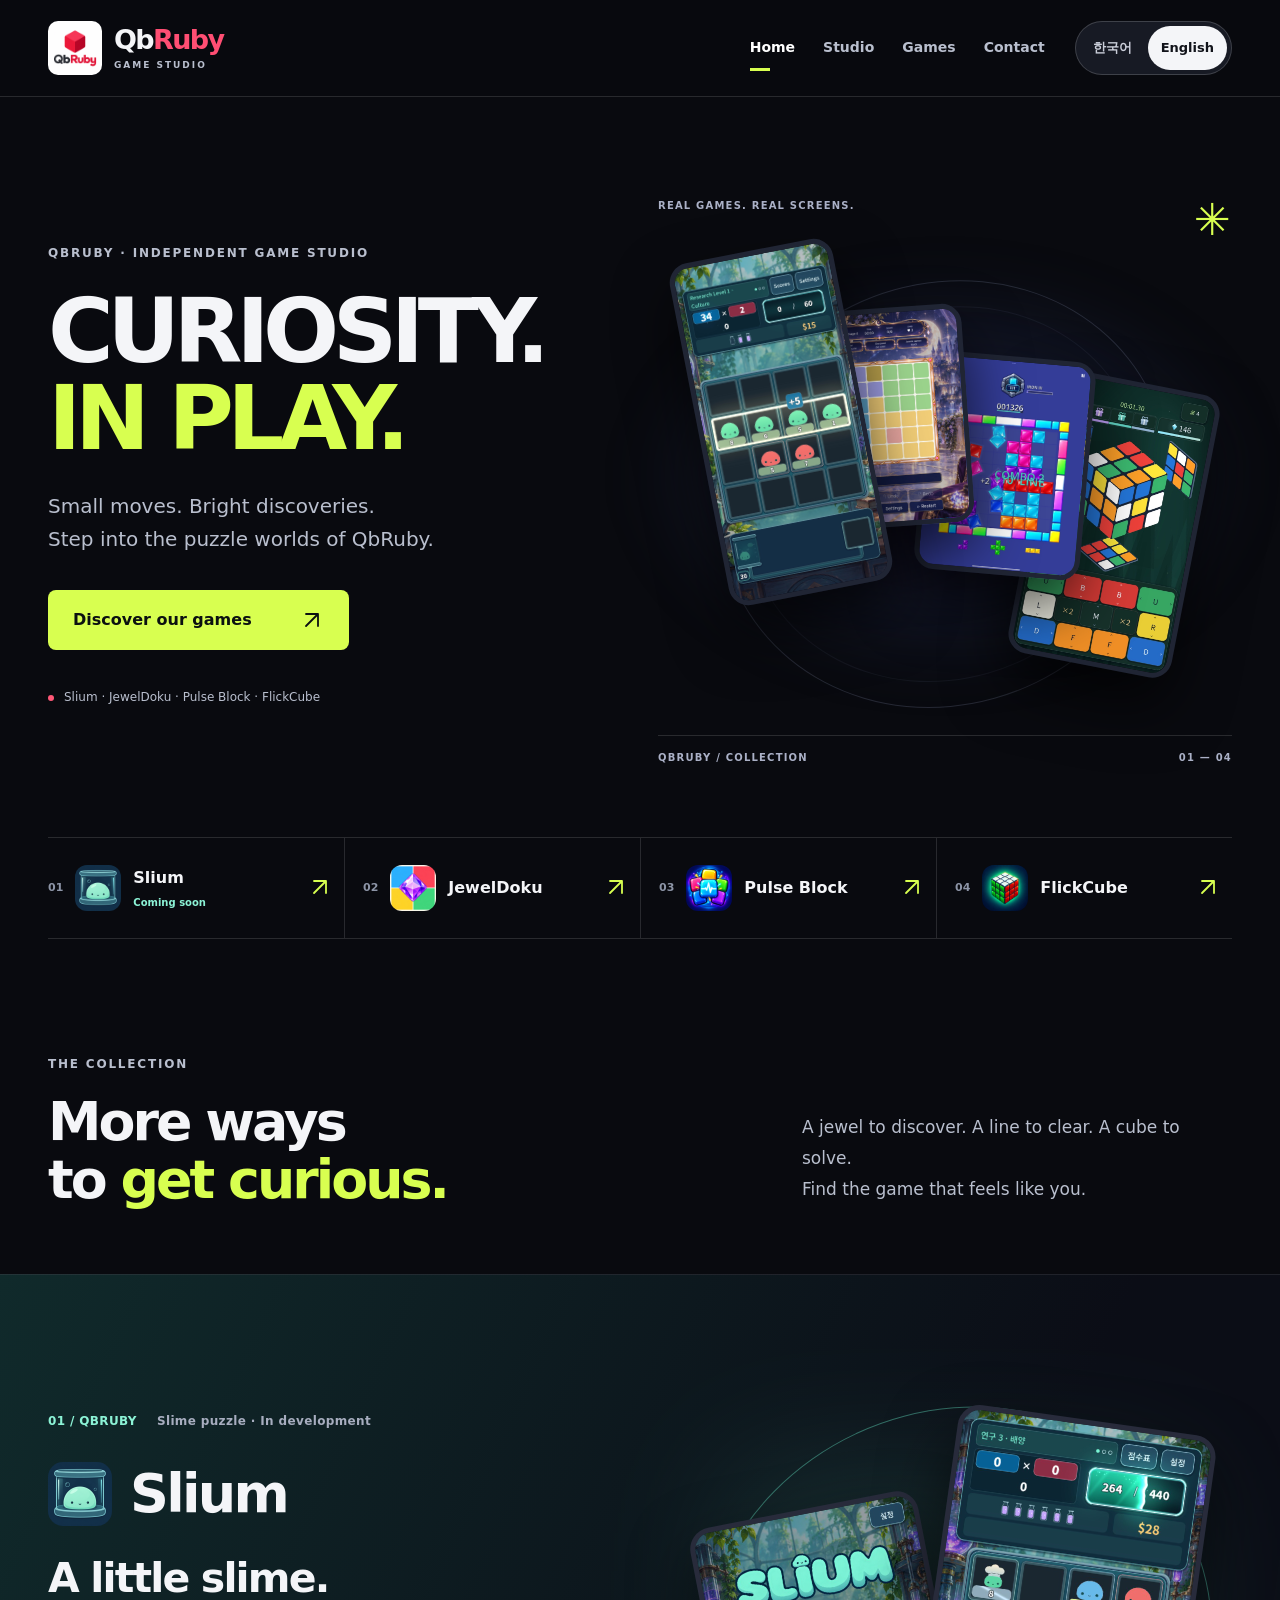
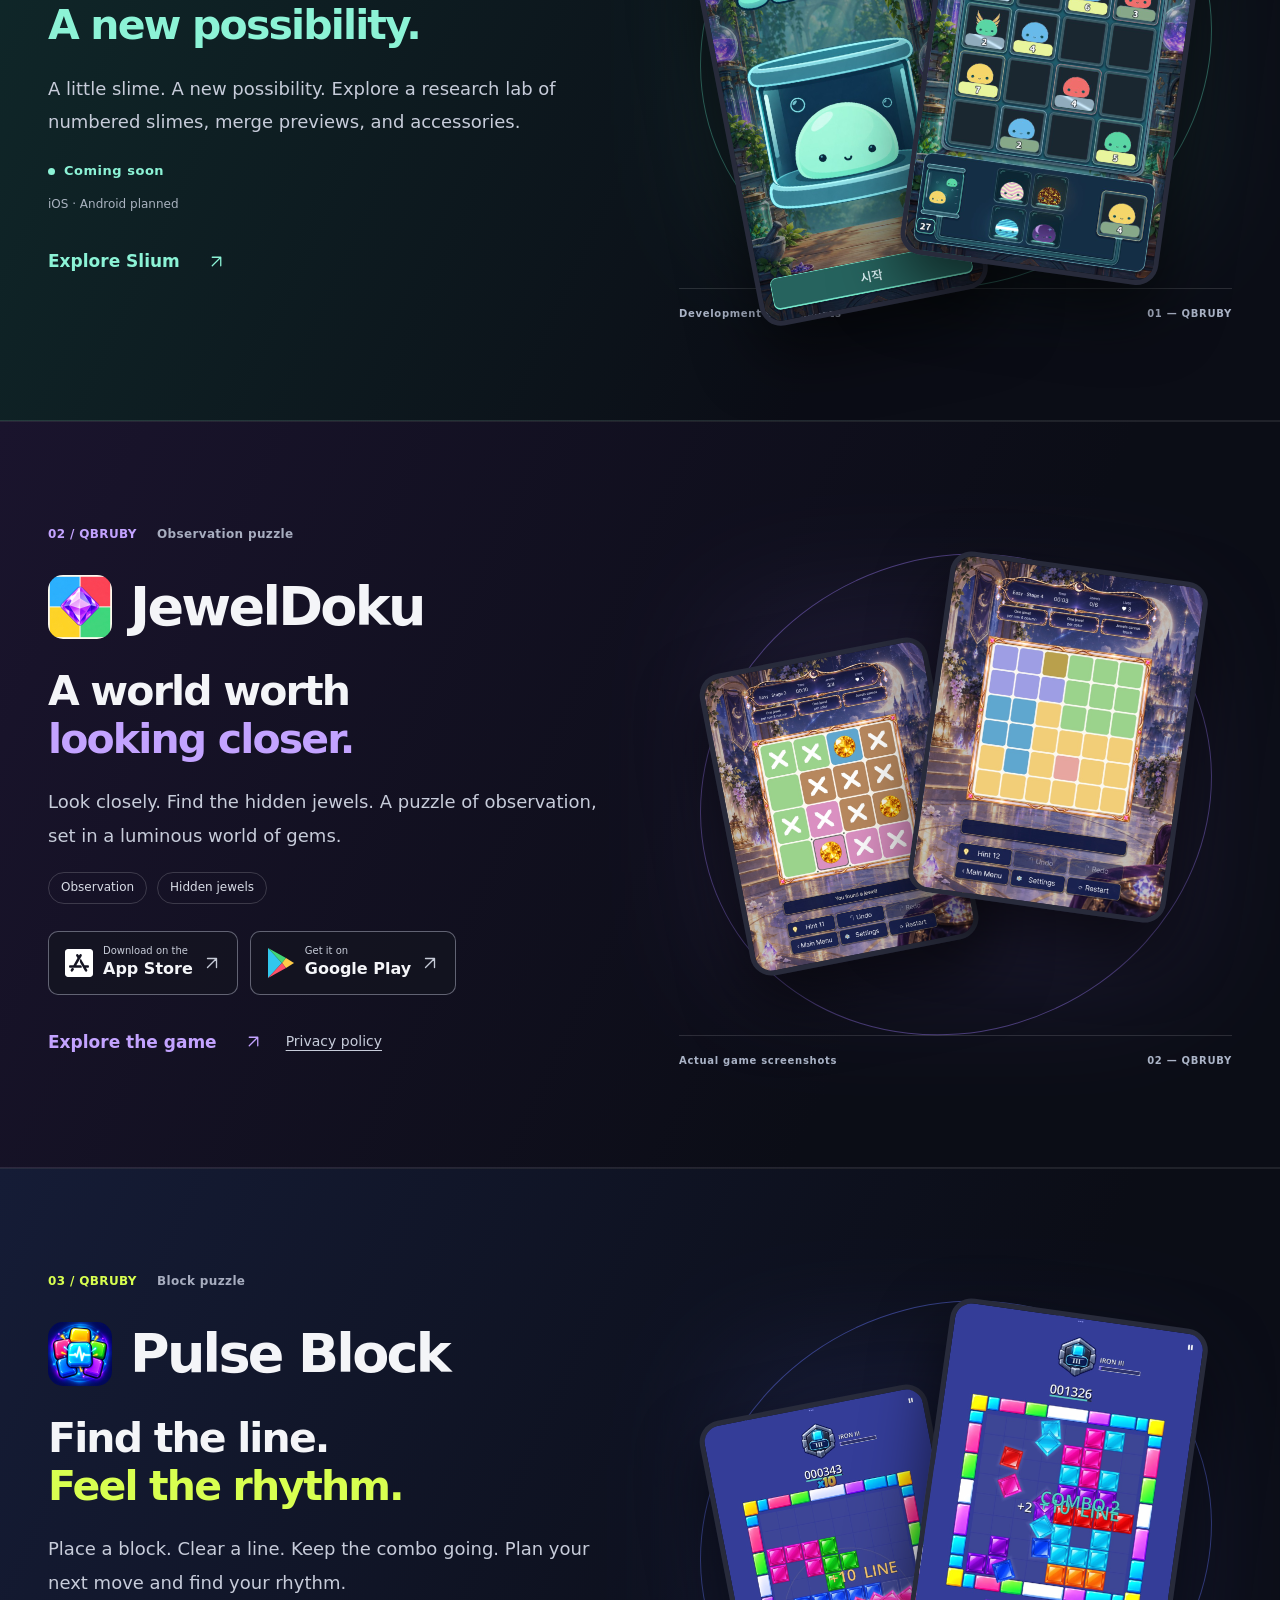
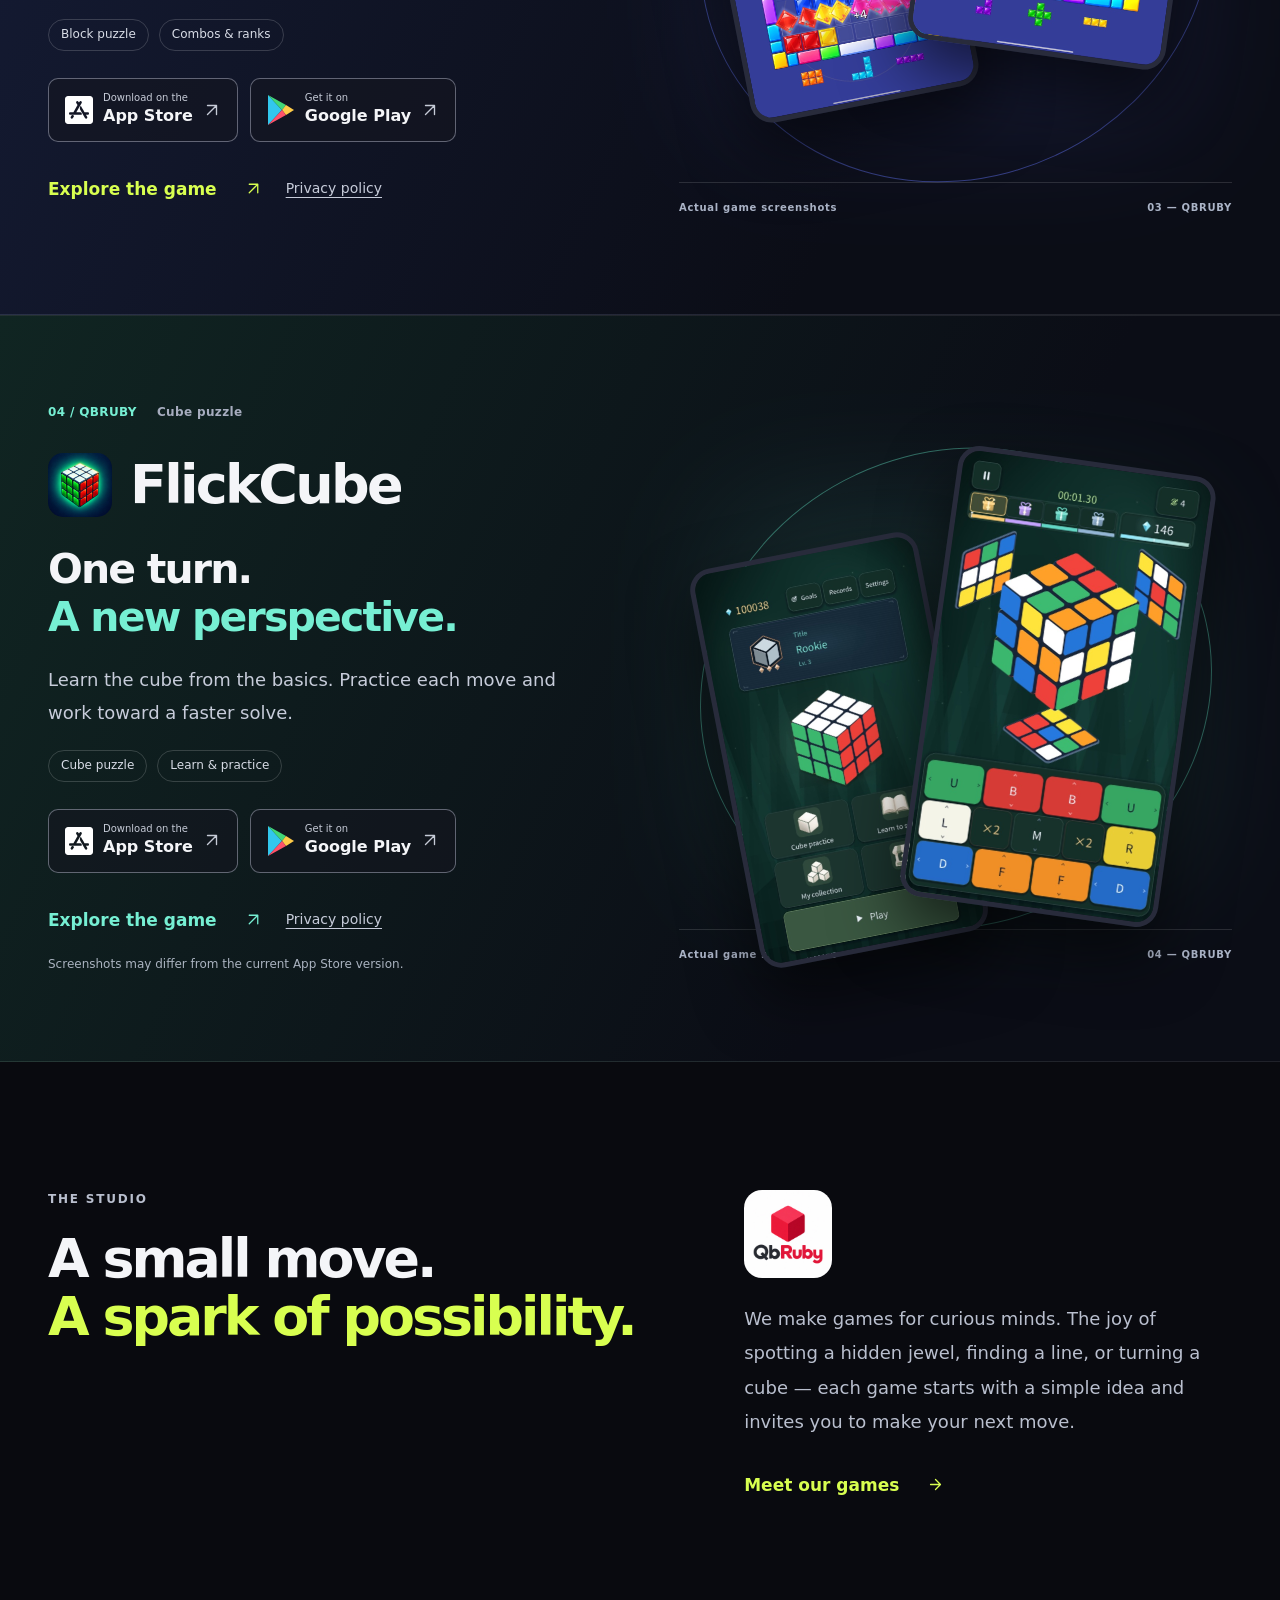
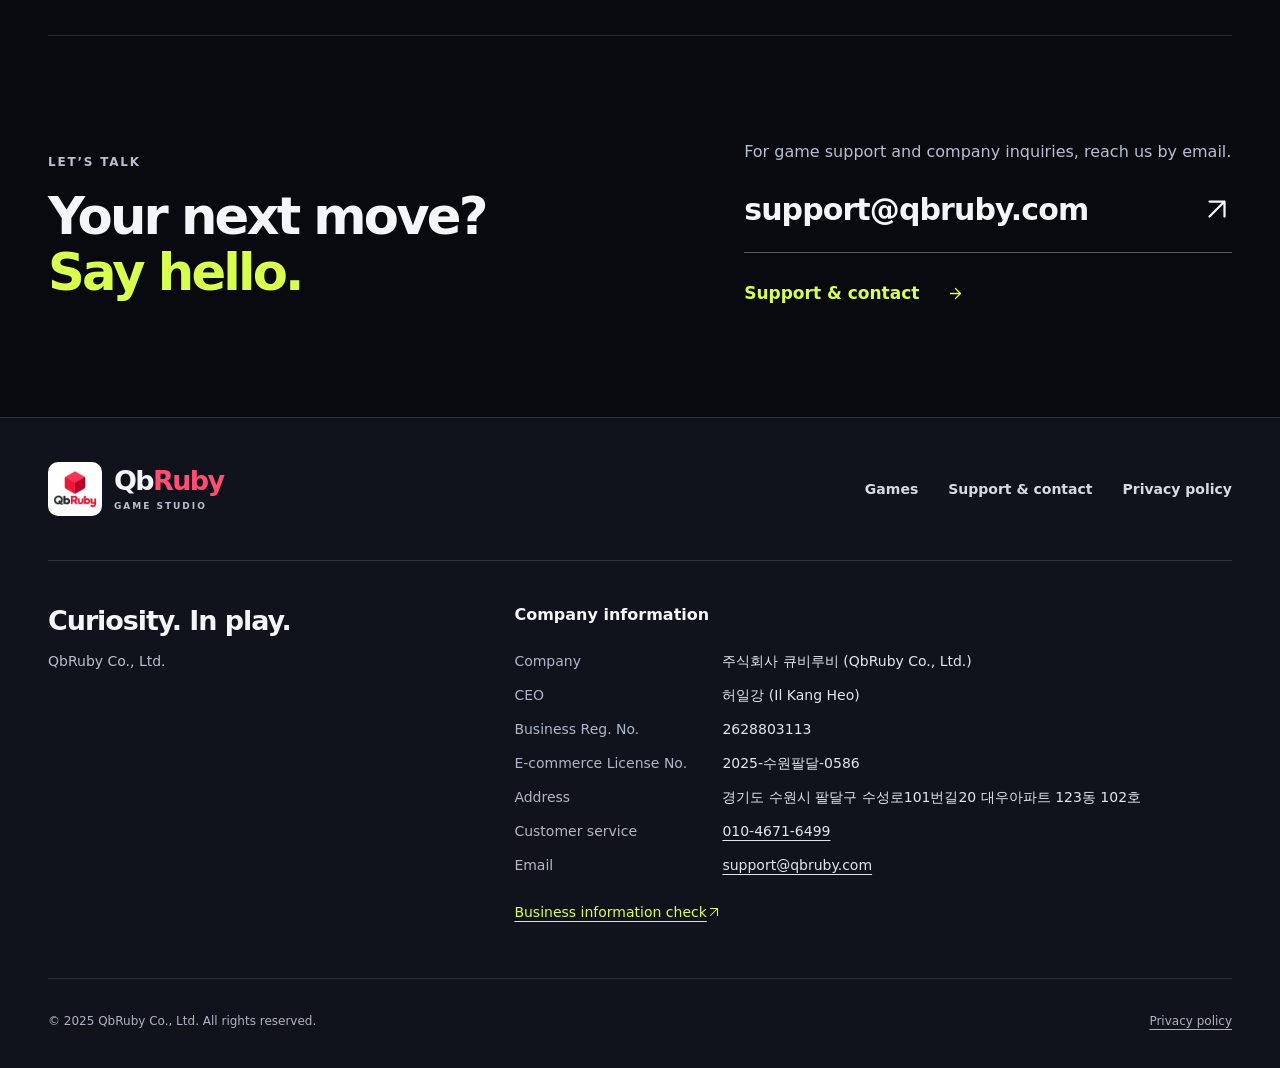
==== commit 8e181663: "Slium 스크린샷을 가장 위와 앞에 배치" ====
--- a/index.html
+++ b/index.html
@@ -1,4 +1,4 @@
-<!doctype html><html lang="en"><head><meta charset="utf-8"><meta name="viewport" content="width=device-width,initial-scale=1"><title data-en="QbRuby — Curiosity. In play." data-ko="QbRuby — 호기심을 플레이로." >QbRuby — Curiosity. In play.</title><meta name="description" content="Discover JewelDoku, Pulse Block, FlickCube, and the upcoming Slium by QbRuby. Game screenshots, release information, and support." data-en="Discover JewelDoku, Pulse Block, FlickCube, and the upcoming Slium by QbRuby. Game screenshots, release information, and support." data-ko="큐비루비의 JewelDoku, Pulse Block, FlickCube와 출시 예정인 Slium을 만나보세요. 게임 화면과 출시 정보를 안내합니다."><meta name="theme-color" content="#090a0f"><link rel="icon" href="images/web/qbruby-splash.jpeg" type="image/jpeg"><link rel="stylesheet" href="assets/site.css?v=20261104-order"><script src="assets/site.js" defer></script></head><body data-page="home"><a class="skip" href="#main" data-en="Skip to content" data-ko="본문으로 이동">Skip to content</a>
+<!doctype html><html lang="en"><head><meta charset="utf-8"><meta name="viewport" content="width=device-width,initial-scale=1"><title data-en="QbRuby — Curiosity. In play." data-ko="QbRuby — 호기심을 플레이로." >QbRuby — Curiosity. In play.</title><meta name="description" content="Discover JewelDoku, Pulse Block, FlickCube, and the upcoming Slium by QbRuby. Game screenshots, release information, and support." data-en="Discover JewelDoku, Pulse Block, FlickCube, and the upcoming Slium by QbRuby. Game screenshots, release information, and support." data-ko="큐비루비의 JewelDoku, Pulse Block, FlickCube와 출시 예정인 Slium을 만나보세요. 게임 화면과 출시 정보를 안내합니다."><meta name="theme-color" content="#090a0f"><link rel="icon" href="images/web/qbruby-splash.jpeg" type="image/jpeg"><link rel="stylesheet" href="assets/site.css?v=20261104-front"><script src="assets/site.js" defer></script></head><body data-page="home"><a class="skip" href="#main" data-en="Skip to content" data-ko="본문으로 이동">Skip to content</a>
 <header class="site-header"><div class="header-inner shell"><a class="brand" href="index.html#home" aria-label="QbRuby"><img src="images/web/qbruby-splash.jpeg" width="58" height="58" alt="QbRuby"><span>Qb<span class="ruby">Ruby</span><small>GAME STUDIO</small></span></a>
 <nav class="main-nav" aria-label="Main navigation" data-aria-en="Main navigation" data-aria-ko="주 메뉴"><a data-en="Home" data-ko="홈" href="index.html#home" aria-current="page">Home</a><a data-en="Studio" data-ko="스튜디오" href="index.html#about">Studio</a><a data-en="Games" data-ko="게임" href="apps.html">Games</a><a data-en="Contact" data-ko="문의" href="contact.html">Contact</a></nav>
 <div class="langs" role="group" aria-label="한국어 / English"><button id="ko" type="button" lang="ko" aria-pressed="false">한국어</button><button id="en" type="button" lang="en" aria-pressed="true">English</button></div>
--- a/assets/site.css
+++ b/assets/site.css
@@ -37,8 +37,8 @@
 
 /* Four-game homepage screenshot composition. */
 .hero-art-four .hero-shot{width:29%}
-.hero-art-four .shot-01{left:7%;top:26%;transform:rotate(-11deg);z-index:1}
-.hero-art-four .shot-02{left:25%;top:16%;transform:rotate(-4deg);z-index:2}
-.hero-art-four .shot-03{left:46%;right:auto;top:24%;transform:rotate(5deg);z-index:3}
-.hero-art-four .shot-04{left:65%;top:22%;transform:rotate(11deg);z-index:4}
-@media(max-width:600px){.hero-art-four{height:clamp(390px,90vw,540px)}.hero-art-four .hero-shot{width:30%;border-radius:12px}.hero-art-four .shot-01{left:7%;top:25%}.hero-art-four .shot-02{left:24%;top:15%}.hero-art-four .shot-03{left:45%;top:24%}.hero-art-four .shot-04{left:63%;top:24%}.hero-footnote>span:last-child{line-height:1.6}}
+.hero-art-four .shot-01{left:7%;top:12%;transform:rotate(-11deg);z-index:4}
+.hero-art-four .shot-02{left:25%;top:22%;transform:rotate(-4deg);z-index:3}
+.hero-art-four .shot-03{left:46%;right:auto;top:30%;transform:rotate(5deg);z-index:2}
+.hero-art-four .shot-04{left:65%;top:34%;transform:rotate(11deg);z-index:1}
+@media(max-width:600px){.hero-art-four{height:clamp(390px,90vw,540px)}.hero-art-four .hero-shot{width:30%;border-radius:12px}.hero-art-four .shot-01{left:7%;top:12%}.hero-art-four .shot-02{left:24%;top:22%}.hero-art-four .shot-03{left:45%;top:30%}.hero-art-four .shot-04{left:63%;top:34%}.hero-footnote>span:last-child{line-height:1.6}}
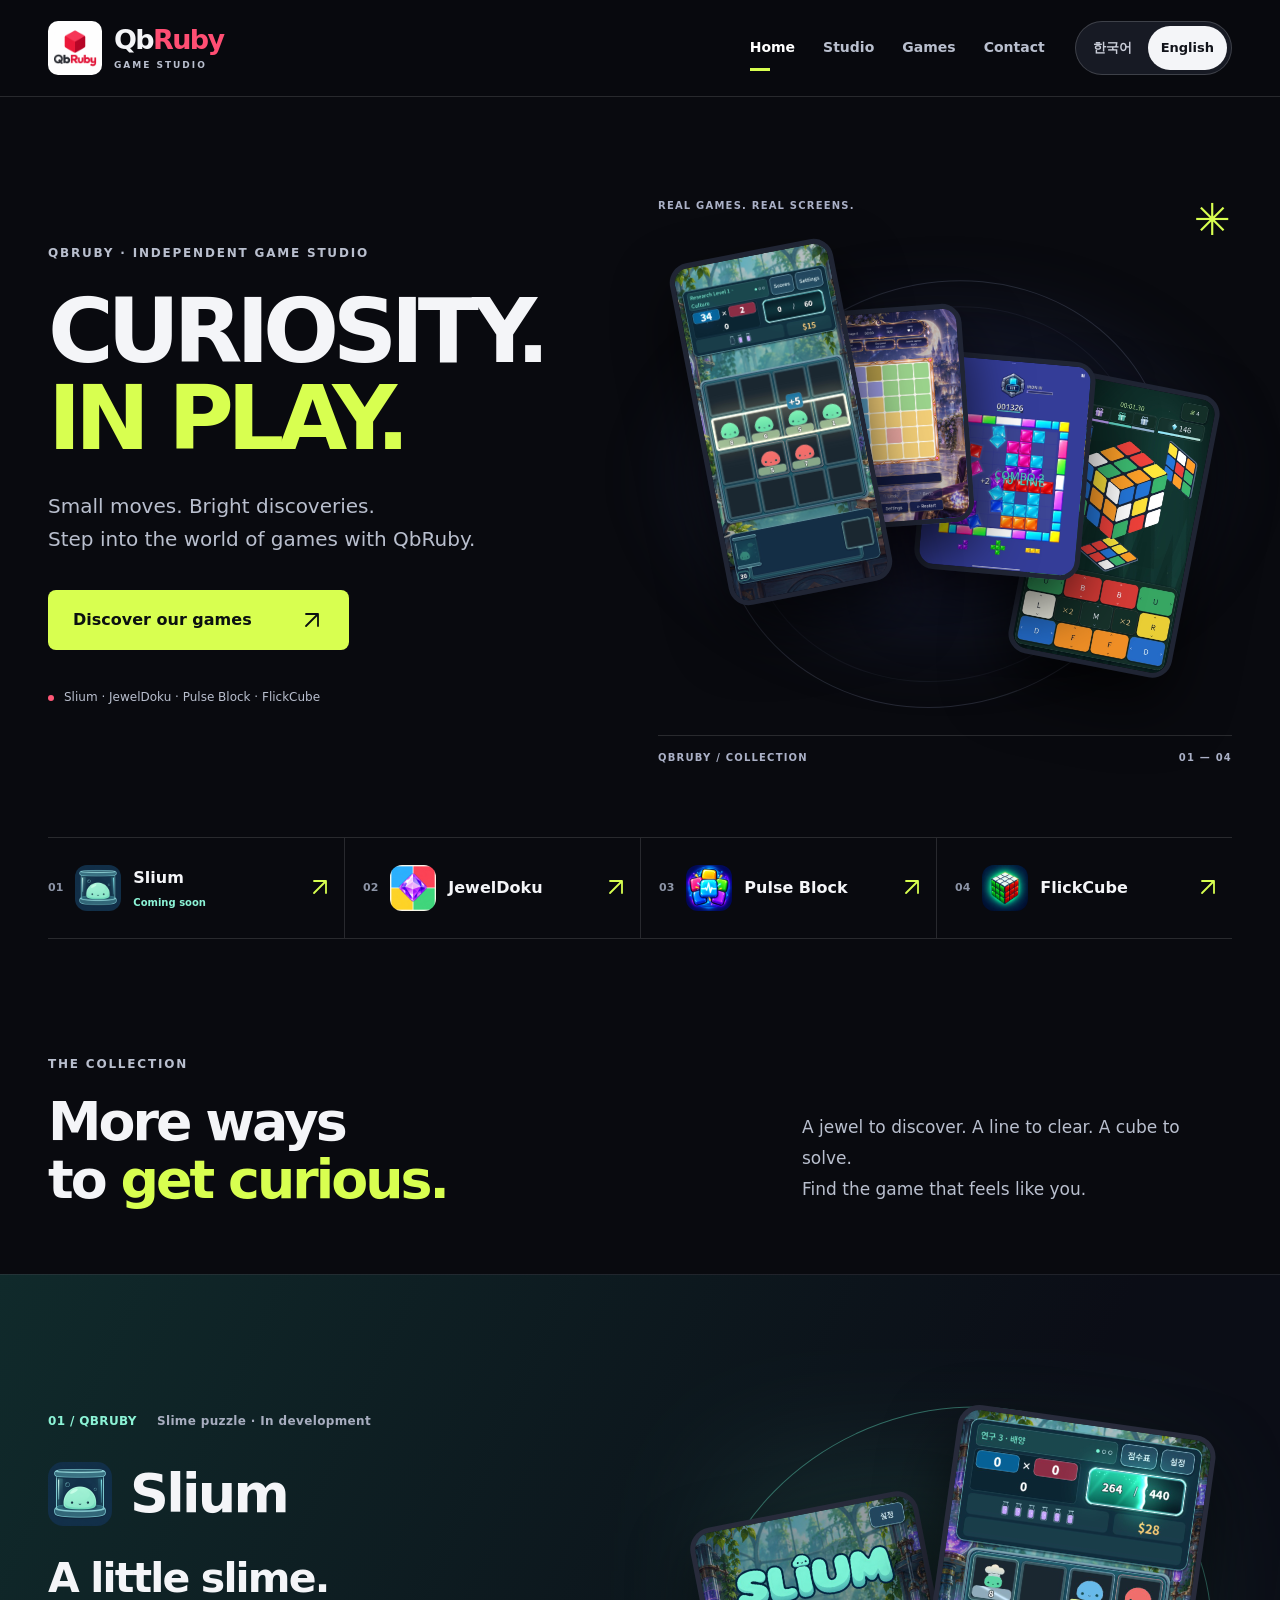
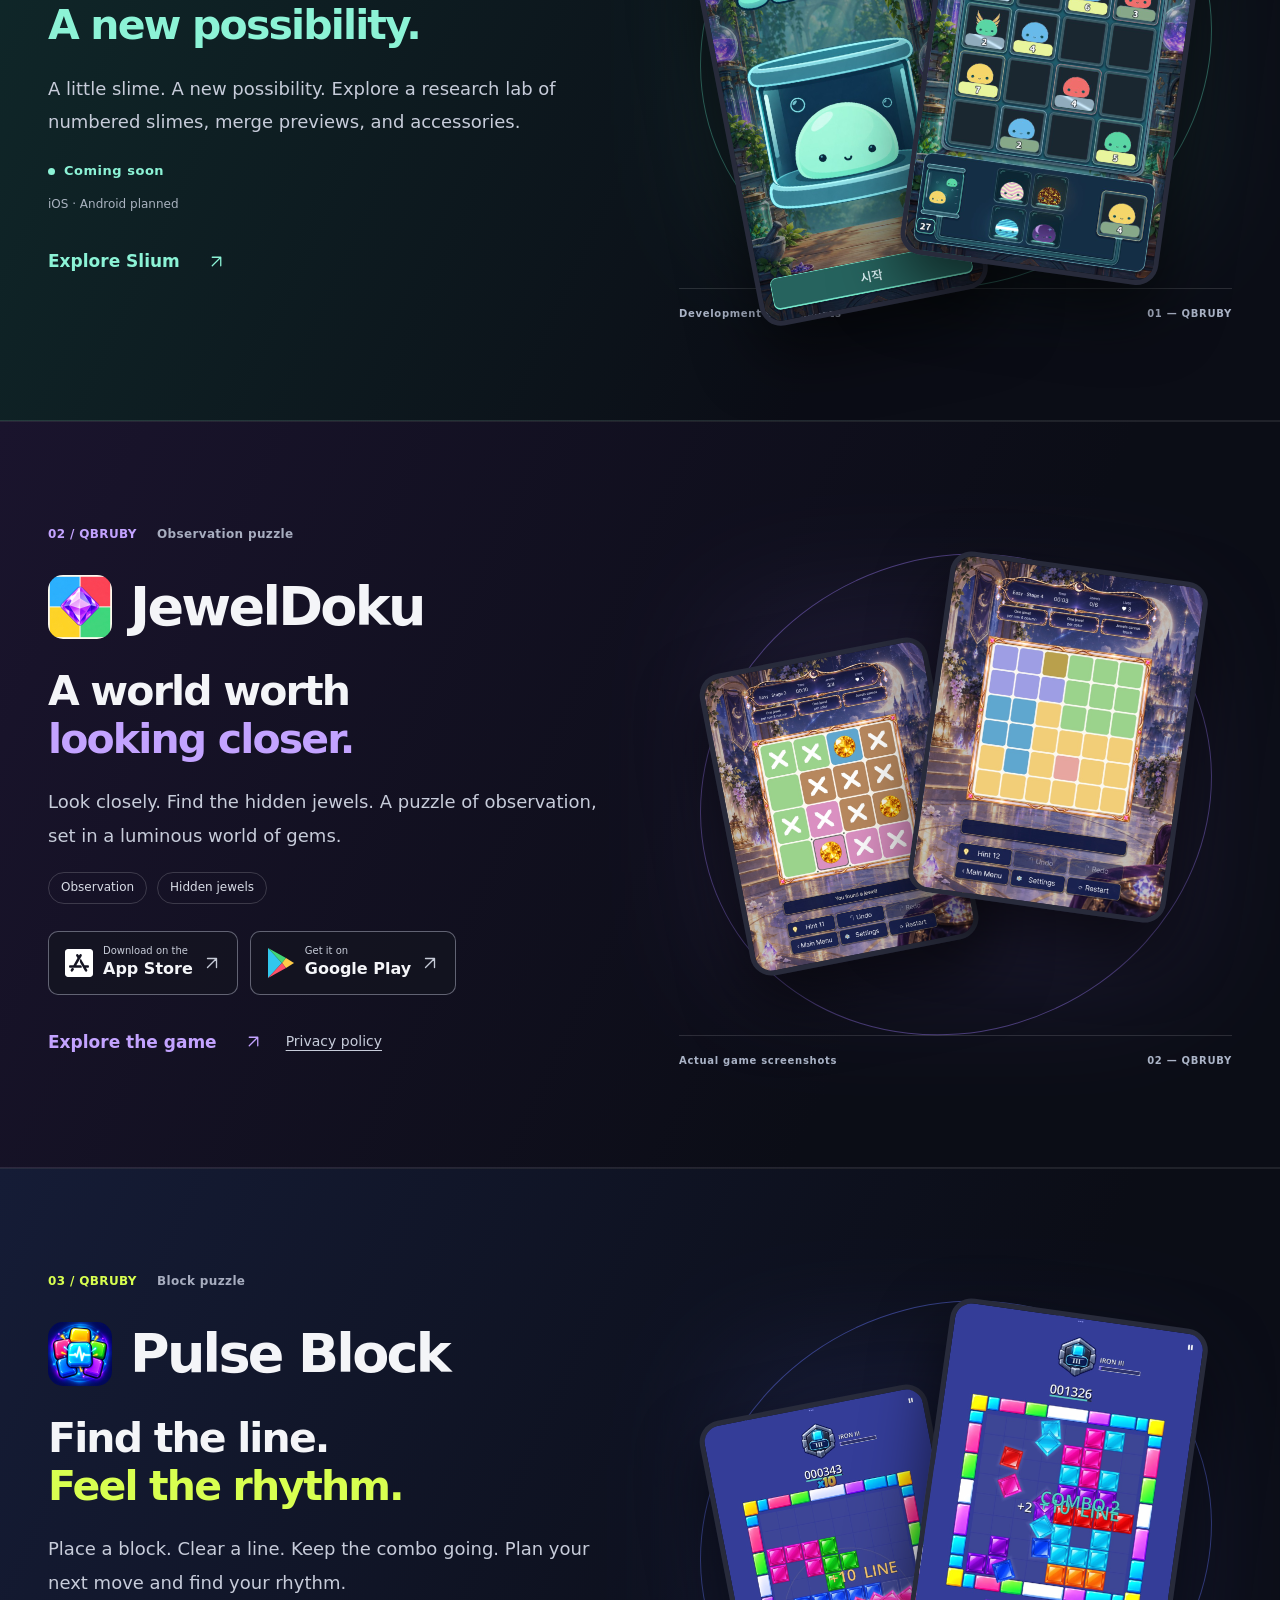
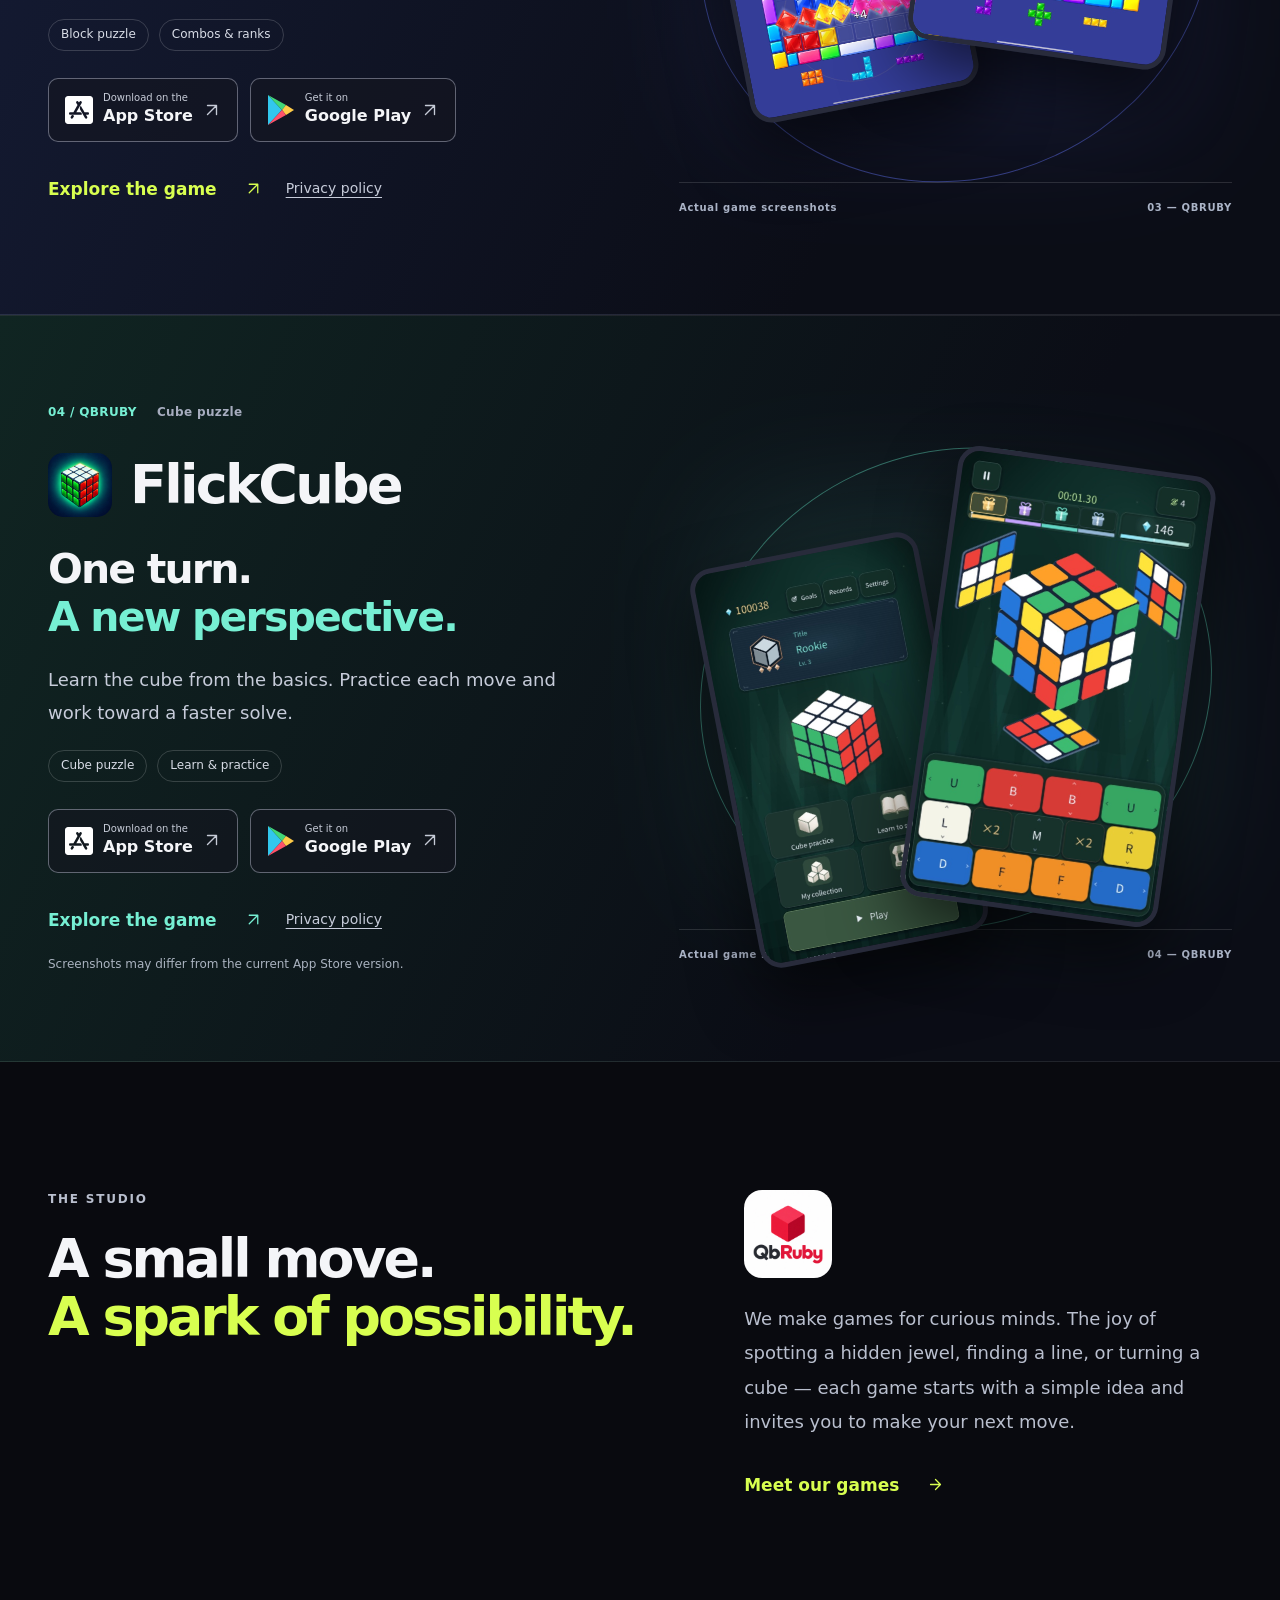
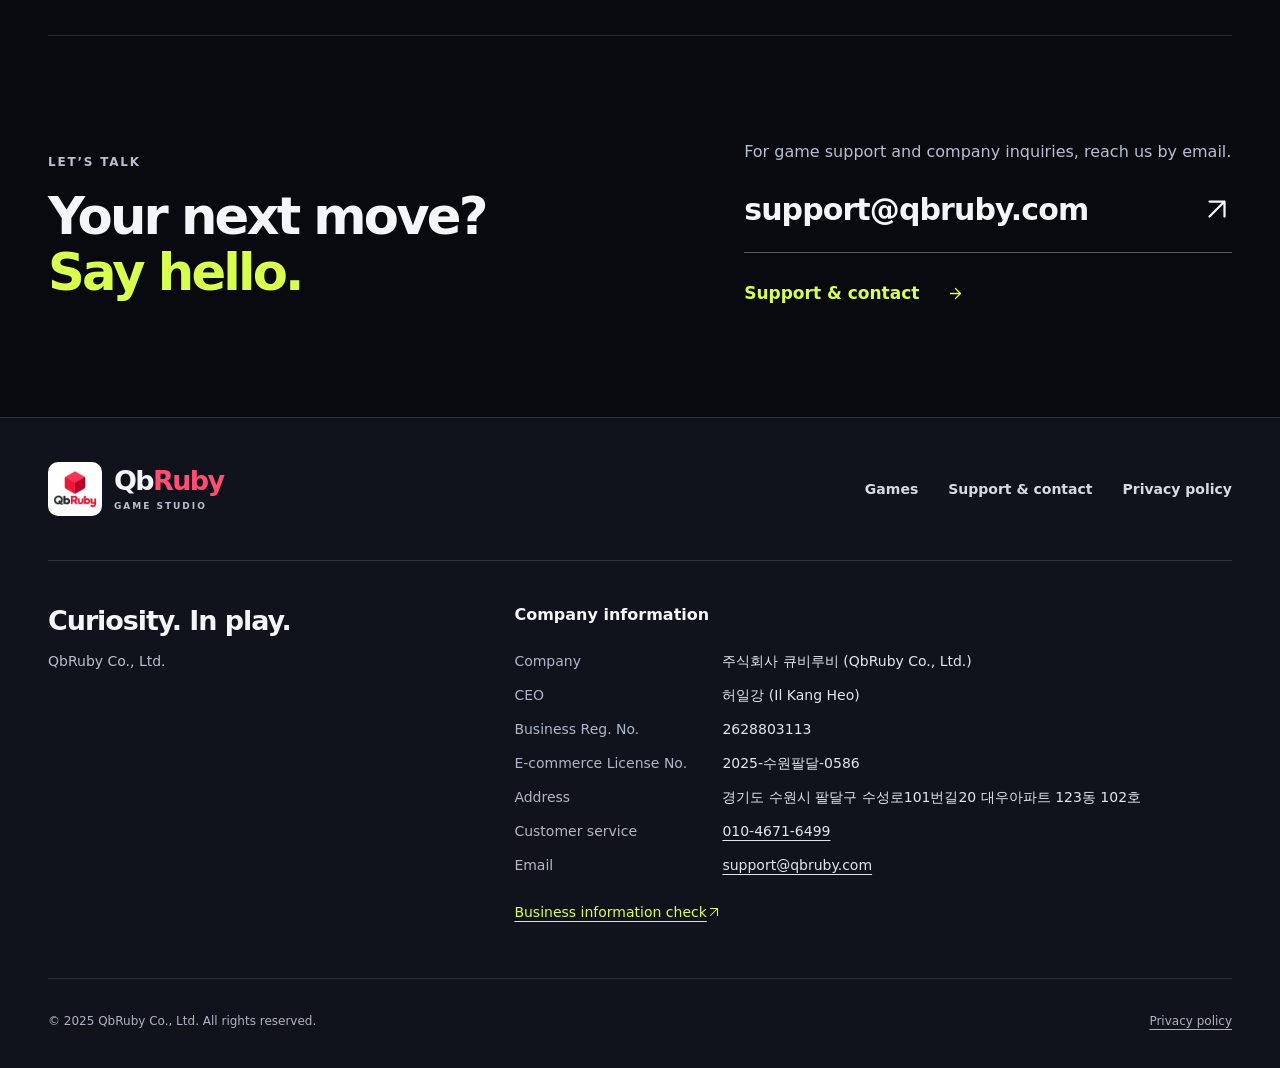
==== commit 487cca9e: "Broaden homepage welcome from puzzles to games" ====
--- a/index.html
+++ b/index.html
@@ -2,7 +2,7 @@
 <header class="site-header"><div class="header-inner shell"><a class="brand" href="index.html#home" aria-label="QbRuby"><img src="images/web/qbruby-splash.jpeg" width="58" height="58" alt="QbRuby"><span>Qb<span class="ruby">Ruby</span><small>GAME STUDIO</small></span></a>
 <nav class="main-nav" aria-label="Main navigation" data-aria-en="Main navigation" data-aria-ko="주 메뉴"><a data-en="Home" data-ko="홈" href="index.html#home" aria-current="page">Home</a><a data-en="Studio" data-ko="스튜디오" href="index.html#about">Studio</a><a data-en="Games" data-ko="게임" href="apps.html">Games</a><a data-en="Contact" data-ko="문의" href="contact.html">Contact</a></nav>
 <div class="langs" role="group" aria-label="한국어 / English"><button id="ko" type="button" lang="ko" aria-pressed="false">한국어</button><button id="en" type="button" lang="en" aria-pressed="true">English</button></div>
-</div></header><main id="main"><section class="hero shell" id="home"><div class="hero-copy"><p data-en="QBRUBY · INDEPENDENT GAME STUDIO" data-ko="QBRUBY · 독립 게임 스튜디오" class="eyebrow">QBRUBY · INDEPENDENT GAME STUDIO</p><h1 data-en="CURIOSITY.&lt;br&gt;&lt;em&gt;IN PLAY.&lt;/em&gt;" data-ko="호기심을&lt;br&gt;&lt;em&gt;플레이로.&lt;/em&gt;" >CURIOSITY.<br><em>IN PLAY.</em></h1> <p data-en="Small moves. Bright discoveries.&lt;br&gt;Step into the puzzle worlds of QbRuby." data-ko="작은 움직임, 새로운 발견.&lt;br&gt;큐비루비의 퍼즐 세계로 들어오세요." class="hero-lead">Small moves. Bright discoveries.<br>Step into the puzzle worlds of QbRuby.</p><a data-en="Discover our games &lt;span aria-hidden=&quot;true&quot;&gt;&lt;svg class=&quot;ui-arrow&quot; width=&quot;24&quot; height=&quot;24&quot; viewBox=&quot;0 0 24 24&quot; aria-hidden=&quot;true&quot; focusable=&quot;false&quot;&gt;&lt;path d=&quot;M6 18 18 6M6 6h12v12&quot;/&gt;&lt;/svg&gt;&lt;/span&gt;" data-ko="게임 둘러보기 &lt;span aria-hidden=&quot;true&quot;&gt;&lt;svg class=&quot;ui-arrow&quot; width=&quot;24&quot; height=&quot;24&quot; viewBox=&quot;0 0 24 24&quot; aria-hidden=&quot;true&quot; focusable=&quot;false&quot;&gt;&lt;path d=&quot;M6 18 18 6M6 6h12v12&quot;/&gt;&lt;/svg&gt;&lt;/span&gt;" class="button" href="apps.html">Discover our games <span aria-hidden="true"><svg class="ui-arrow" width="24" height="24" viewBox="0 0 24 24" aria-hidden="true" focusable="false"><path d="M6 18 18 6M6 6h12v12"/></svg></span></a><div class="hero-footnote"><span class="live-dot" aria-hidden="true"></span><span data-en="Slium · JewelDoku · Pulse Block · FlickCube" data-ko="Slium · JewelDoku · Pulse Block · FlickCube" >Slium · JewelDoku · Pulse Block · FlickCube</span></div></div><div class="hero-art hero-art-four"><span class="hero-orbit" aria-hidden="true"></span><div class="hero-art-top"><span data-en="REAL GAMES. REAL SCREENS." data-ko="실제 게임, 실제 스크린샷." >REAL GAMES. REAL SCREENS.</span><span aria-hidden="true">✳</span></div><a class="shot-link hero-shot shot-01" href="images/originals/slium/11-iphone-gameplay.png" data-gallery="slium" data-index="10" aria-label="Slium — Slime board" data-aria-en="Slium — Slime board, expand screenshot" data-aria-ko="Slium — 슬라임 보드, 스크린샷 크게 보기"><img src="images/web/slium/11-iphone-gameplay.jpg" width="720" height="1557" alt="Slium — Slime board" data-alt-en="Slium — Slime board" data-alt-ko="Slium — 슬라임 보드" fetchpriority="high"></a>
+</div></header><main id="main"><section class="hero shell" id="home"><div class="hero-copy"><p data-en="QBRUBY · INDEPENDENT GAME STUDIO" data-ko="QBRUBY · 독립 게임 스튜디오" class="eyebrow">QBRUBY · INDEPENDENT GAME STUDIO</p><h1 data-en="CURIOSITY.&lt;br&gt;&lt;em&gt;IN PLAY.&lt;/em&gt;" data-ko="호기심을&lt;br&gt;&lt;em&gt;플레이로.&lt;/em&gt;" >CURIOSITY.<br><em>IN PLAY.</em></h1> <p data-en="Small moves. Bright discoveries.&lt;br&gt;Step into the world of games with QbRuby." data-ko="작은 움직임, 새로운 발견.&lt;br&gt;큐비루비의 게임 세계로 들어오세요." class="hero-lead">Small moves. Bright discoveries.<br>Step into the world of games with QbRuby.</p><a data-en="Discover our games &lt;span aria-hidden=&quot;true&quot;&gt;&lt;svg class=&quot;ui-arrow&quot; width=&quot;24&quot; height=&quot;24&quot; viewBox=&quot;0 0 24 24&quot; aria-hidden=&quot;true&quot; focusable=&quot;false&quot;&gt;&lt;path d=&quot;M6 18 18 6M6 6h12v12&quot;/&gt;&lt;/svg&gt;&lt;/span&gt;" data-ko="게임 둘러보기 &lt;span aria-hidden=&quot;true&quot;&gt;&lt;svg class=&quot;ui-arrow&quot; width=&quot;24&quot; height=&quot;24&quot; viewBox=&quot;0 0 24 24&quot; aria-hidden=&quot;true&quot; focusable=&quot;false&quot;&gt;&lt;path d=&quot;M6 18 18 6M6 6h12v12&quot;/&gt;&lt;/svg&gt;&lt;/span&gt;" class="button" href="apps.html">Discover our games <span aria-hidden="true"><svg class="ui-arrow" width="24" height="24" viewBox="0 0 24 24" aria-hidden="true" focusable="false"><path d="M6 18 18 6M6 6h12v12"/></svg></span></a><div class="hero-footnote"><span class="live-dot" aria-hidden="true"></span><span data-en="Slium · JewelDoku · Pulse Block · FlickCube" data-ko="Slium · JewelDoku · Pulse Block · FlickCube" >Slium · JewelDoku · Pulse Block · FlickCube</span></div></div><div class="hero-art hero-art-four"><span class="hero-orbit" aria-hidden="true"></span><div class="hero-art-top"><span data-en="REAL GAMES. REAL SCREENS." data-ko="실제 게임, 실제 스크린샷." >REAL GAMES. REAL SCREENS.</span><span aria-hidden="true">✳</span></div><a class="shot-link hero-shot shot-01" href="images/originals/slium/11-iphone-gameplay.png" data-gallery="slium" data-index="10" aria-label="Slium — Slime board" data-aria-en="Slium — Slime board, expand screenshot" data-aria-ko="Slium — 슬라임 보드, 스크린샷 크게 보기"><img src="images/web/slium/11-iphone-gameplay.jpg" width="720" height="1557" alt="Slium — Slime board" data-alt-en="Slium — Slime board" data-alt-ko="Slium — 슬라임 보드" fetchpriority="high"></a>
 <a class="shot-link hero-shot shot-02" href="images/originals/JewelDoku4.jpeg" data-gallery="jeweldoku" data-index="3" aria-label="JewelDoku — Puzzle regions" data-aria-en="JewelDoku — Puzzle regions, expand screenshot" data-aria-ko="JewelDoku — 퍼즐 영역, 스크린샷 크게 보기"><img src="images/web/JewelDoku4.jpeg" width="824" height="1100" alt="JewelDoku — Puzzle regions" data-alt-en="JewelDoku — Puzzle regions" data-alt-ko="JewelDoku — 퍼즐 영역" fetchpriority="high"></a>
 <a class="shot-link hero-shot shot-03" href="images/originals/PulseBlock4.jpeg" data-gallery="pulse-block" data-index="3" aria-label="Pulse Block — Combo" data-aria-en="Pulse Block — Combo, expand screenshot" data-aria-ko="Pulse Block — 콤보, 스크린샷 크게 보기"><img src="images/web/PulseBlock4.jpeg" width="824" height="1100" alt="Pulse Block — Combo" data-alt-en="Pulse Block — Combo" data-alt-ko="Pulse Block — 콤보" fetchpriority="high"></a>
 <a class="shot-link hero-shot shot-04" href="images/originals/cube_02-cube-play.jpeg" data-gallery="flickcube" data-index="1" aria-label="FlickCube — Cube play" data-aria-en="FlickCube — Cube play, expand screenshot" data-aria-ko="FlickCube — 큐브 플레이, 스크린샷 크게 보기"><img src="images/web/cube_02-cube-play.jpeg" width="618" height="1100" alt="FlickCube — Cube play" data-alt-en="FlickCube — Cube play" data-alt-ko="FlickCube — 큐브 플레이" fetchpriority="high"></a><div class="hero-art-bottom"><span>QBRUBY / COLLECTION</span><span>01 — 04</span></div></div></section>
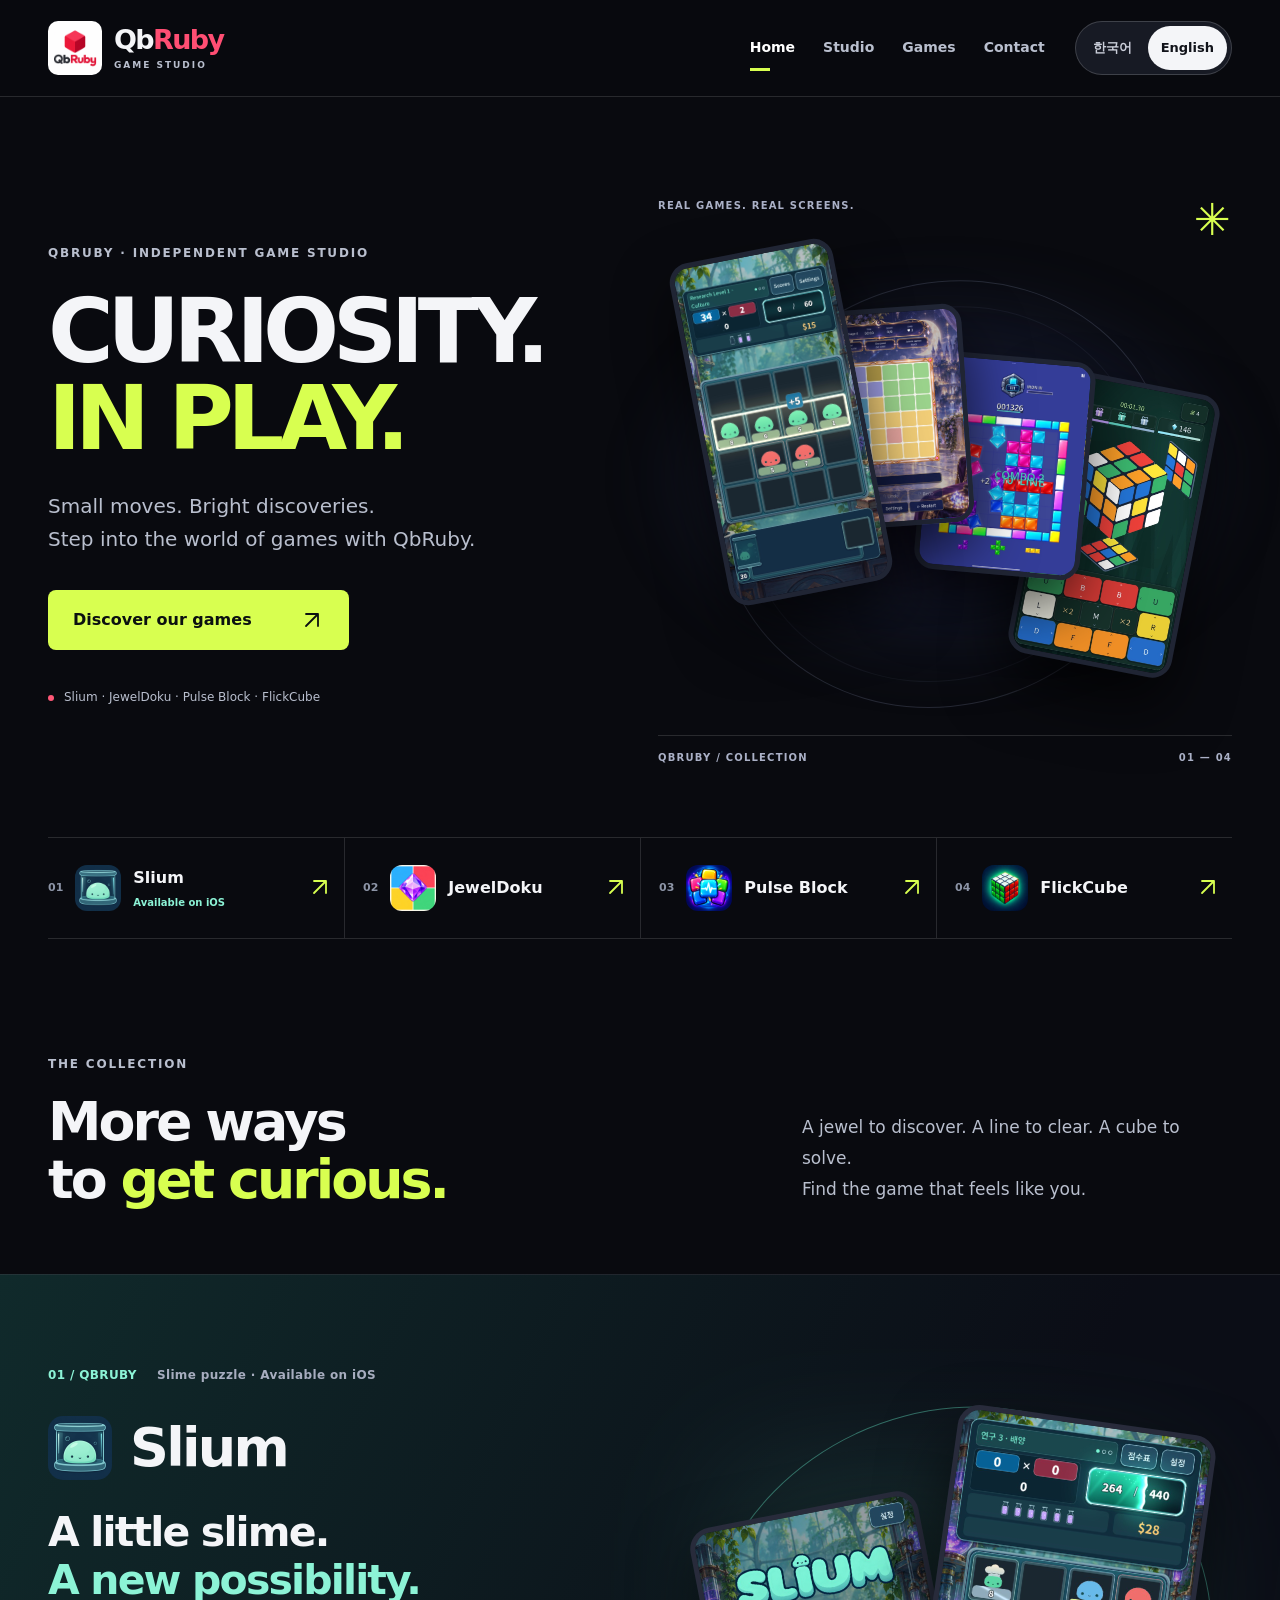
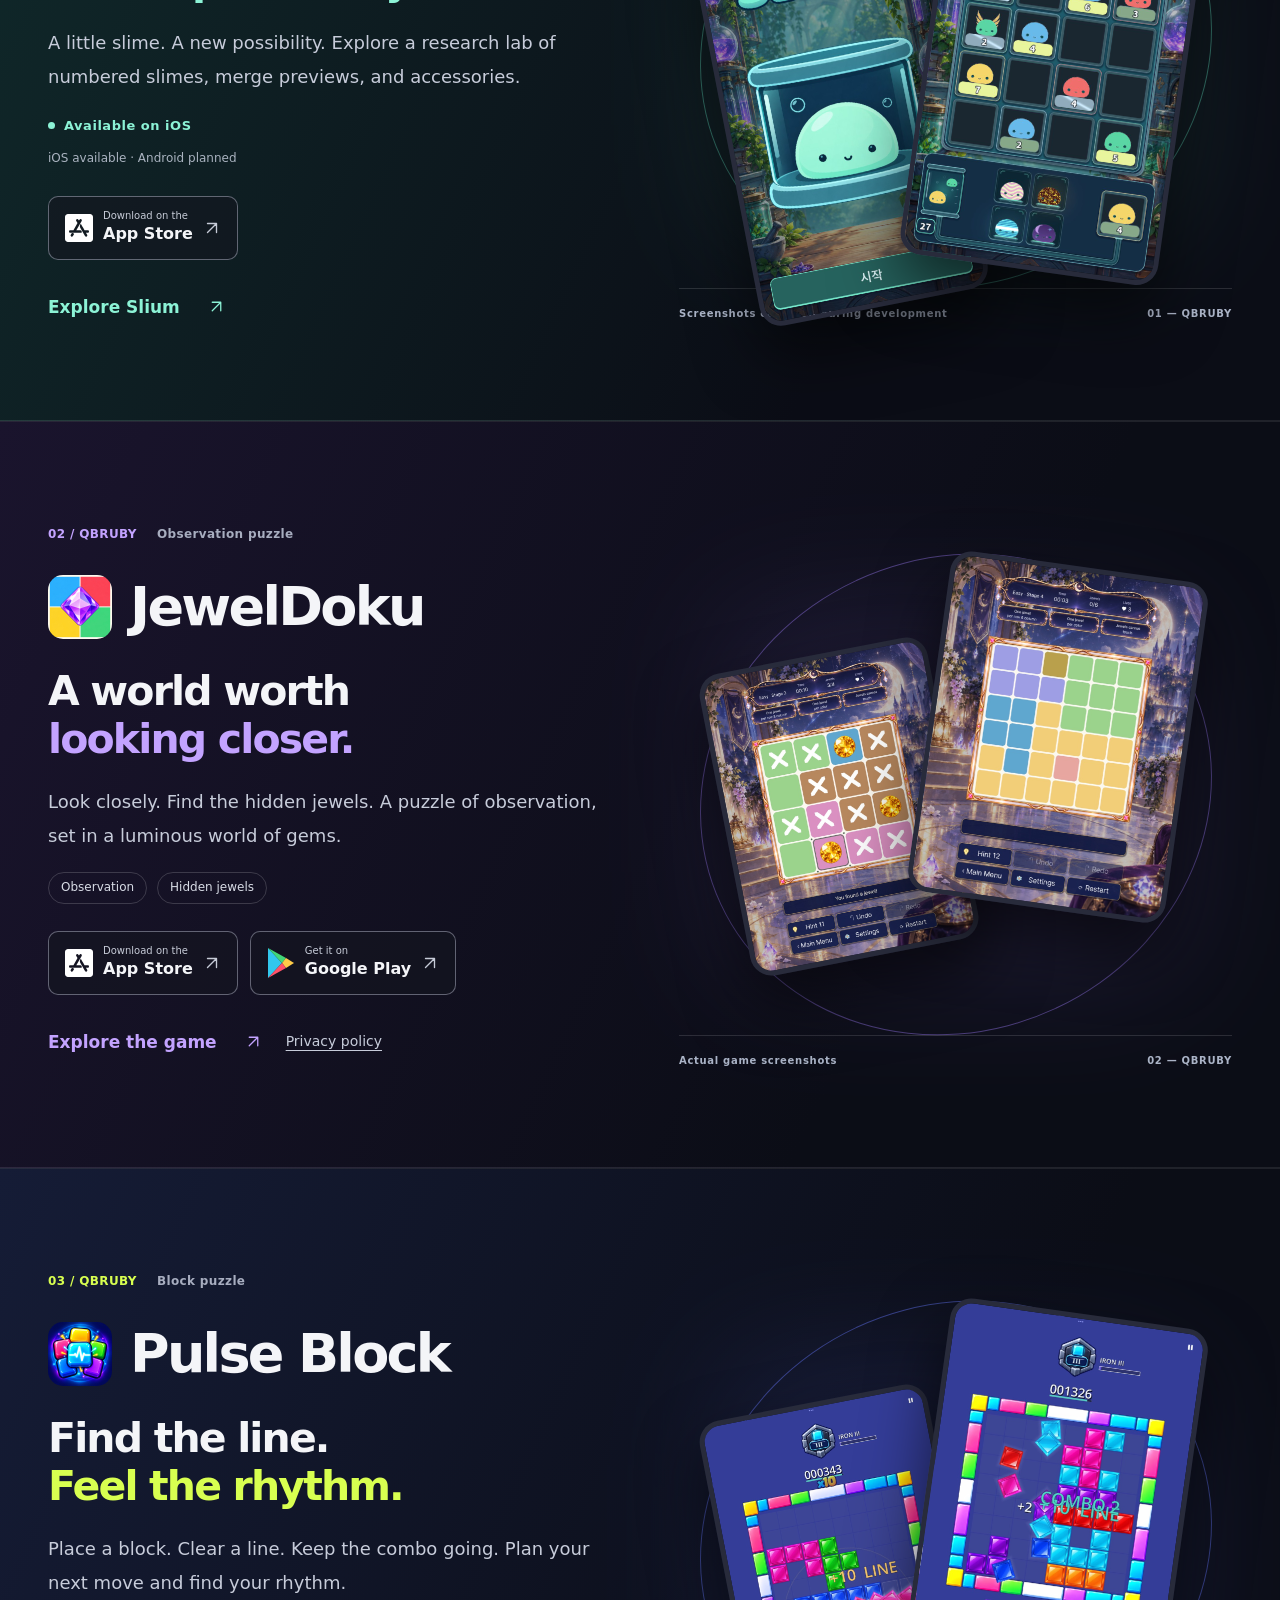
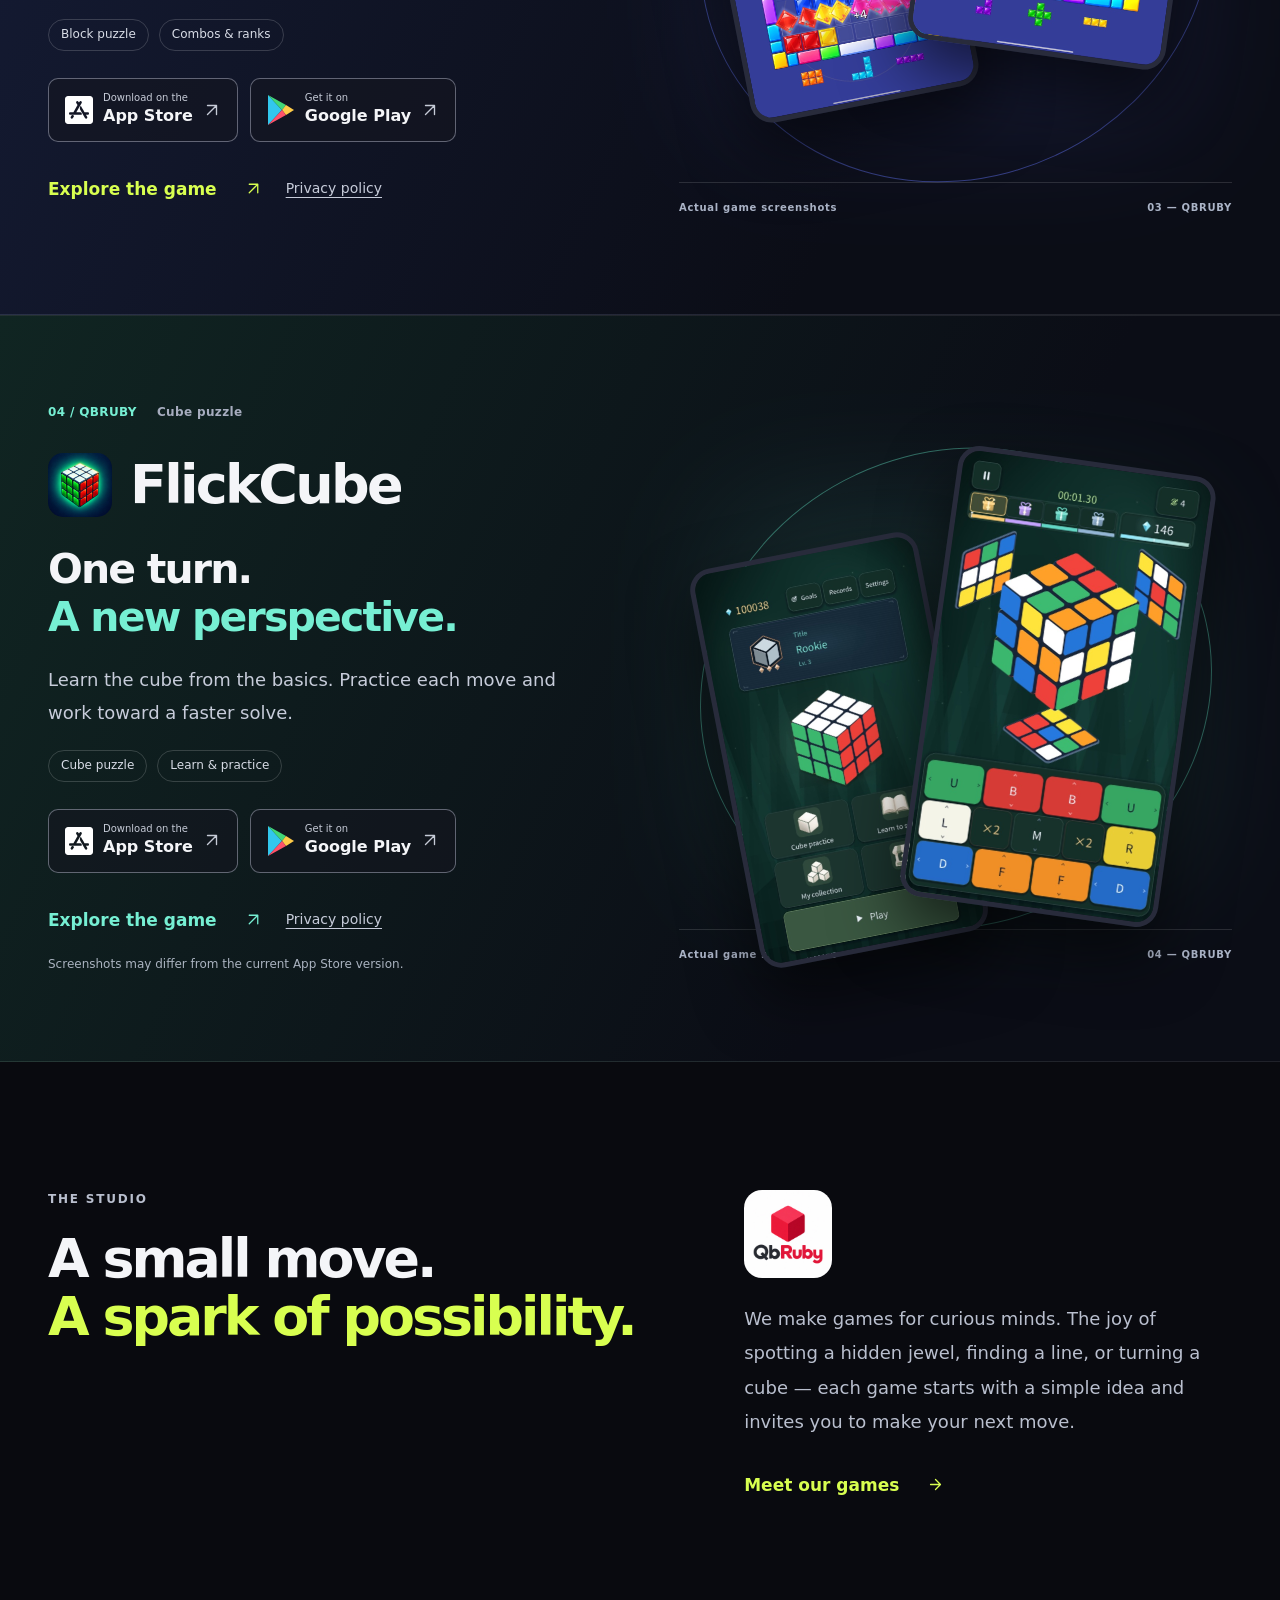
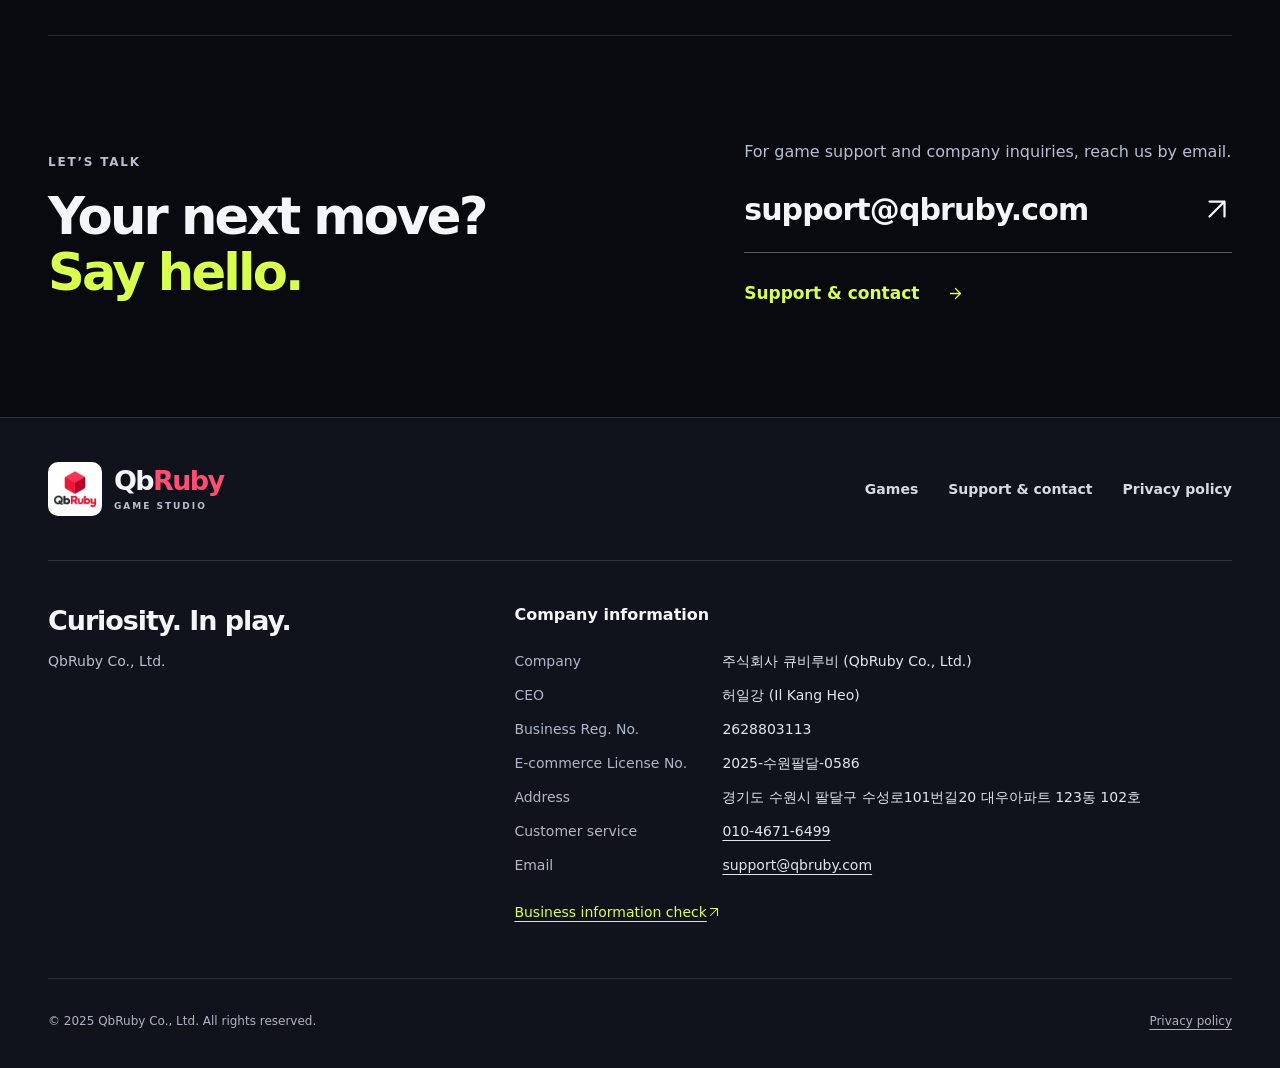
==== commit ad7aa7b3: "Link Slium App Store release and update bilingual availability" ====
--- a/index.html
+++ b/index.html
@@ -1,4 +1,4 @@
-<!doctype html><html lang="en"><head><meta charset="utf-8"><meta name="viewport" content="width=device-width,initial-scale=1"><title data-en="QbRuby — Curiosity. In play." data-ko="QbRuby — 호기심을 플레이로." >QbRuby — Curiosity. In play.</title><meta name="description" content="Discover JewelDoku, Pulse Block, FlickCube, and the upcoming Slium by QbRuby. Game screenshots, release information, and support." data-en="Discover JewelDoku, Pulse Block, FlickCube, and the upcoming Slium by QbRuby. Game screenshots, release information, and support." data-ko="큐비루비의 JewelDoku, Pulse Block, FlickCube와 출시 예정인 Slium을 만나보세요. 게임 화면과 출시 정보를 안내합니다."><meta name="theme-color" content="#090a0f"><link rel="icon" href="images/web/qbruby-splash.jpeg" type="image/jpeg"><link rel="stylesheet" href="assets/site.css?v=20261104-front"><script src="assets/site.js" defer></script></head><body data-page="home"><a class="skip" href="#main" data-en="Skip to content" data-ko="본문으로 이동">Skip to content</a>
+<!doctype html><html lang="en"><head><meta charset="utf-8"><meta name="viewport" content="width=device-width,initial-scale=1"><title data-en="QbRuby — Curiosity. In play." data-ko="QbRuby — 호기심을 플레이로." >QbRuby — Curiosity. In play.</title><meta name="description" content="Discover JewelDoku, Pulse Block, FlickCube, and Slium by QbRuby. Game screenshots, release information, and support." data-en="Discover JewelDoku, Pulse Block, FlickCube, and Slium by QbRuby. Game screenshots, release information, and support." data-ko="큐비루비의 JewelDoku, Pulse Block, FlickCube와 Slium을 만나보세요. 게임 화면과 출시 정보를 안내합니다."><meta name="theme-color" content="#090a0f"><link rel="icon" href="images/web/qbruby-splash.jpeg" type="image/jpeg"><link rel="stylesheet" href="assets/site.css?v=20261104-front"><script src="assets/site.js" defer></script></head><body data-page="home"><a class="skip" href="#main" data-en="Skip to content" data-ko="본문으로 이동">Skip to content</a>
 <header class="site-header"><div class="header-inner shell"><a class="brand" href="index.html#home" aria-label="QbRuby"><img src="images/web/qbruby-splash.jpeg" width="58" height="58" alt="QbRuby"><span>Qb<span class="ruby">Ruby</span><small>GAME STUDIO</small></span></a>
 <nav class="main-nav" aria-label="Main navigation" data-aria-en="Main navigation" data-aria-ko="주 메뉴"><a data-en="Home" data-ko="홈" href="index.html#home" aria-current="page">Home</a><a data-en="Studio" data-ko="스튜디오" href="index.html#about">Studio</a><a data-en="Games" data-ko="게임" href="apps.html">Games</a><a data-en="Contact" data-ko="문의" href="contact.html">Contact</a></nav>
 <div class="langs" role="group" aria-label="한국어 / English"><button id="ko" type="button" lang="ko" aria-pressed="false">한국어</button><button id="en" type="button" lang="en" aria-pressed="true">English</button></div>
@@ -6,10 +6,10 @@
 <a class="shot-link hero-shot shot-02" href="images/originals/JewelDoku4.jpeg" data-gallery="jeweldoku" data-index="3" aria-label="JewelDoku — Puzzle regions" data-aria-en="JewelDoku — Puzzle regions, expand screenshot" data-aria-ko="JewelDoku — 퍼즐 영역, 스크린샷 크게 보기"><img src="images/web/JewelDoku4.jpeg" width="824" height="1100" alt="JewelDoku — Puzzle regions" data-alt-en="JewelDoku — Puzzle regions" data-alt-ko="JewelDoku — 퍼즐 영역" fetchpriority="high"></a>
 <a class="shot-link hero-shot shot-03" href="images/originals/PulseBlock4.jpeg" data-gallery="pulse-block" data-index="3" aria-label="Pulse Block — Combo" data-aria-en="Pulse Block — Combo, expand screenshot" data-aria-ko="Pulse Block — 콤보, 스크린샷 크게 보기"><img src="images/web/PulseBlock4.jpeg" width="824" height="1100" alt="Pulse Block — Combo" data-alt-en="Pulse Block — Combo" data-alt-ko="Pulse Block — 콤보" fetchpriority="high"></a>
 <a class="shot-link hero-shot shot-04" href="images/originals/cube_02-cube-play.jpeg" data-gallery="flickcube" data-index="1" aria-label="FlickCube — Cube play" data-aria-en="FlickCube — Cube play, expand screenshot" data-aria-ko="FlickCube — 큐브 플레이, 스크린샷 크게 보기"><img src="images/web/cube_02-cube-play.jpeg" width="618" height="1100" alt="FlickCube — Cube play" data-alt-en="FlickCube — Cube play" data-alt-ko="FlickCube — 큐브 플레이" fetchpriority="high"></a><div class="hero-art-bottom"><span>QBRUBY / COLLECTION</span><span>01 — 04</span></div></div></section>
-<div class="game-index game-index-four shell"><a href="slium.html"><span class="mini-number">01</span><img src="images/web/slium/slium-icon.png" width="46" height="46" alt=""><span>Slium<small class="slium-index-status" data-en="Coming soon" data-ko="출시 예정">Coming soon</small></span><span aria-hidden="true"><svg class="ui-arrow" width="24" height="24" viewBox="0 0 24 24" aria-hidden="true" focusable="false"><path d="M6 18 18 6M6 6h12v12"/></svg></span></a>
+<div class="game-index game-index-four shell"><a href="slium.html"><span class="mini-number">01</span><img src="images/web/slium/slium-icon.png" width="46" height="46" alt=""><span>Slium<small class="slium-index-status" data-en="Available on iOS" data-ko="iOS 출시">Available on iOS</small></span><span aria-hidden="true"><svg class="ui-arrow" width="24" height="24" viewBox="0 0 24 24" aria-hidden="true" focusable="false"><path d="M6 18 18 6M6 6h12v12"/></svg></span></a>
 <a href="jeweldoku.html"><span class="mini-number">02</span><img src="images/web/jeweldoku_icon_ios1024.jpeg" width="46" height="46" alt=""><span>JewelDoku</span><span aria-hidden="true"><svg class="ui-arrow" width="24" height="24" viewBox="0 0 24 24" aria-hidden="true" focusable="false"><path d="M6 18 18 6M6 6h12v12"/></svg></span></a>
 <a href="pulse-block.html"><span class="mini-number">03</span><img src="images/web/pulse_block_app_icon_1024x1024.jpeg" width="46" height="46" alt=""><span>Pulse Block</span><span aria-hidden="true"><svg class="ui-arrow" width="24" height="24" viewBox="0 0 24 24" aria-hidden="true" focusable="false"><path d="M6 18 18 6M6 6h12v12"/></svg></span></a>
-<a href="flickcube.html"><span class="mini-number">04</span><img src="images/web/flickcube.jpeg" width="46" height="46" alt=""><span>FlickCube</span><span aria-hidden="true"><svg class="ui-arrow" width="24" height="24" viewBox="0 0 24 24" aria-hidden="true" focusable="false"><path d="M6 18 18 6M6 6h12v12"/></svg></span></a></div><section class="collection" id="games"><div class="section-heading shell"><div><p data-en="THE COLLECTION" data-ko="QbRuby 게임 컬렉션" class="eyebrow">THE COLLECTION</p><h2 data-en="More ways&lt;br&gt;to &lt;em&gt;get curious.&lt;/em&gt;" data-ko="다양한 게임,&lt;br&gt;&lt;em&gt;새로운 호기심.&lt;/em&gt;" >More ways<br>to <em>get curious.</em></h2></div><p data-en="A jewel to discover. A line to clear. A cube to solve.&lt;br&gt;Find the game that feels like you." data-ko="찾아낼 보석, 완성할 라인, 풀어낼 큐브.&lt;br&gt;마음이 가는 게임을 만나보세요." class="section-intro">A jewel to discover. A line to clear. A cube to solve.<br>Find the game that feels like you.</p></div><article class="game-chapter slium" id="slium"><div class="chapter-inner shell"><div class="chapter-copy"><div class="chapter-kicker"><span>01 / QBRUBY</span><span data-en="Slime puzzle · In development" data-ko="슬라임 퍼즐 · 개발 중" >Slime puzzle · In development</span></div><div class="game-name"><img src="images/web/slium/slium-icon.png" width="64" height="64" alt="" loading="lazy"><h3>Slium</h3></div><h4 data-en="A little slime.&lt;br&gt;&lt;em&gt;A new possibility.&lt;/em&gt;" data-ko="작은 슬라임,&lt;br&gt;&lt;em&gt;새로운 가능성.&lt;/em&gt;" class="chapter-line">A little slime.<br><em>A new possibility.</em></h4><p data-en="A little slime. A new possibility. Explore a research lab of numbered slimes, merge previews, and accessories." data-ko="작은 슬라임, 새로운 가능성. 숫자를 가진 슬라임과 합성 미리보기, 액세서리가 있는 연구실을 만나보세요." class="game-description">A little slime. A new possibility. Explore a research lab of numbered slimes, merge previews, and accessories.</p><p data-en="Coming soon" data-ko="출시 예정" class="slium-status">Coming soon</p><p data-en="iOS · Android planned" data-ko="iOS · Android 출시 예정" class="version-note">iOS · Android planned</p><div class="chapter-links"><a data-en="Explore Slium &lt;svg class=&quot;ui-arrow&quot; width=&quot;24&quot; height=&quot;24&quot; viewBox=&quot;0 0 24 24&quot; aria-hidden=&quot;true&quot; focusable=&quot;false&quot;&gt;&lt;path d=&quot;M6 18 18 6M6 6h12v12&quot;/&gt;&lt;/svg&gt;" data-ko="Slium 자세히 보기 &lt;svg class=&quot;ui-arrow&quot; width=&quot;24&quot; height=&quot;24&quot; viewBox=&quot;0 0 24 24&quot; aria-hidden=&quot;true&quot; focusable=&quot;false&quot;&gt;&lt;path d=&quot;M6 18 18 6M6 6h12v12&quot;/&gt;&lt;/svg&gt;" class="text-link slium-detail-link" href="slium.html">Explore Slium <svg class="ui-arrow" width="24" height="24" viewBox="0 0 24 24" aria-hidden="true" focusable="false"><path d="M6 18 18 6M6 6h12v12"/></svg></a></div></div><div class="chapter-art"><span class="art-orbit" aria-hidden="true"></span><a class="shot-link chapter-shot secondary" href="images/originals/slium/01-main-menu.png" data-gallery="slium" data-index="0" aria-label="Slium — Main menu" data-aria-en="Slium — Main menu, expand screenshot" data-aria-ko="Slium — 메인 메뉴, 스크린샷 크게 보기"><img src="images/web/slium/01-main-menu.jpg" width="720" height="1280" alt="Slium — Main menu" data-alt-en="Slium — Main menu" data-alt-ko="Slium — 메인 메뉴" loading="lazy" decoding="async"></a><a class="shot-link chapter-shot primary" href="images/originals/slium/02-gameplay.png" data-gallery="slium" data-index="1" aria-label="Slium — Slime board" data-aria-en="Slium — Slime board, expand screenshot" data-aria-ko="Slium — 슬라임 보드, 스크린샷 크게 보기"><img src="images/web/slium/02-gameplay.jpg" width="720" height="1280" alt="Slium — Slime board" data-alt-en="Slium — Slime board" data-alt-ko="Slium — 슬라임 보드" loading="lazy" decoding="async"></a><div class="art-caption"><span data-en="Development screenshots" data-ko="개발 중인 게임 화면" >Development screenshots</span><span>01 — QBRUBY</span></div></div></div></article>
+<a href="flickcube.html"><span class="mini-number">04</span><img src="images/web/flickcube.jpeg" width="46" height="46" alt=""><span>FlickCube</span><span aria-hidden="true"><svg class="ui-arrow" width="24" height="24" viewBox="0 0 24 24" aria-hidden="true" focusable="false"><path d="M6 18 18 6M6 6h12v12"/></svg></span></a></div><section class="collection" id="games"><div class="section-heading shell"><div><p data-en="THE COLLECTION" data-ko="QbRuby 게임 컬렉션" class="eyebrow">THE COLLECTION</p><h2 data-en="More ways&lt;br&gt;to &lt;em&gt;get curious.&lt;/em&gt;" data-ko="다양한 게임,&lt;br&gt;&lt;em&gt;새로운 호기심.&lt;/em&gt;" >More ways<br>to <em>get curious.</em></h2></div><p data-en="A jewel to discover. A line to clear. A cube to solve.&lt;br&gt;Find the game that feels like you." data-ko="찾아낼 보석, 완성할 라인, 풀어낼 큐브.&lt;br&gt;마음이 가는 게임을 만나보세요." class="section-intro">A jewel to discover. A line to clear. A cube to solve.<br>Find the game that feels like you.</p></div><article class="game-chapter slium" id="slium"><div class="chapter-inner shell"><div class="chapter-copy"><div class="chapter-kicker"><span>01 / QBRUBY</span><span data-en="Slime puzzle · Available on iOS" data-ko="슬라임 퍼즐 · iOS 출시" >Slime puzzle · Available on iOS</span></div><div class="game-name"><img src="images/web/slium/slium-icon.png" width="64" height="64" alt="" loading="lazy"><h3>Slium</h3></div><h4 data-en="A little slime.&lt;br&gt;&lt;em&gt;A new possibility.&lt;/em&gt;" data-ko="작은 슬라임,&lt;br&gt;&lt;em&gt;새로운 가능성.&lt;/em&gt;" class="chapter-line">A little slime.<br><em>A new possibility.</em></h4><p data-en="A little slime. A new possibility. Explore a research lab of numbered slimes, merge previews, and accessories." data-ko="작은 슬라임, 새로운 가능성. 숫자를 가진 슬라임과 합성 미리보기, 액세서리가 있는 연구실을 만나보세요." class="game-description">A little slime. A new possibility. Explore a research lab of numbered slimes, merge previews, and accessories.</p><p data-en="Available on iOS" data-ko="iOS 출시" class="slium-status">Available on iOS</p><p data-en="iOS available · Android planned" data-ko="iOS 출시 · Android 출시 예정" class="version-note">iOS available · Android planned</p><div class="stores"><a class="store-link" href="https://apps.apple.com/kr/app/slium/id6828465079" target="_blank" rel="noopener noreferrer" aria-label="Slium — App Store" data-aria-en="Slium — App Store, opens in a new tab" data-aria-ko="Slium — App Store, 새 탭에서 열림"><img src="assets/app-store.svg" width="28" height="32" alt=""><span><small data-en="Download on the" data-ko="다운로드" >Download on the</small><b>App Store</b></span><span aria-hidden="true"><svg class="ui-arrow" width="24" height="24" viewBox="0 0 24 24" aria-hidden="true" focusable="false"><path d="M6 18 18 6M6 6h12v12"/></svg></span></a></div><div class="chapter-links"><a data-en="Explore Slium &lt;svg class=&quot;ui-arrow&quot; width=&quot;24&quot; height=&quot;24&quot; viewBox=&quot;0 0 24 24&quot; aria-hidden=&quot;true&quot; focusable=&quot;false&quot;&gt;&lt;path d=&quot;M6 18 18 6M6 6h12v12&quot;/&gt;&lt;/svg&gt;" data-ko="Slium 자세히 보기 &lt;svg class=&quot;ui-arrow&quot; width=&quot;24&quot; height=&quot;24&quot; viewBox=&quot;0 0 24 24&quot; aria-hidden=&quot;true&quot; focusable=&quot;false&quot;&gt;&lt;path d=&quot;M6 18 18 6M6 6h12v12&quot;/&gt;&lt;/svg&gt;" class="text-link slium-detail-link" href="slium.html">Explore Slium <svg class="ui-arrow" width="24" height="24" viewBox="0 0 24 24" aria-hidden="true" focusable="false"><path d="M6 18 18 6M6 6h12v12"/></svg></a></div></div><div class="chapter-art"><span class="art-orbit" aria-hidden="true"></span><a class="shot-link chapter-shot secondary" href="images/originals/slium/01-main-menu.png" data-gallery="slium" data-index="0" aria-label="Slium — Main menu" data-aria-en="Slium — Main menu, expand screenshot" data-aria-ko="Slium — 메인 메뉴, 스크린샷 크게 보기"><img src="images/web/slium/01-main-menu.jpg" width="720" height="1280" alt="Slium — Main menu" data-alt-en="Slium — Main menu" data-alt-ko="Slium — 메인 메뉴" loading="lazy" decoding="async"></a><a class="shot-link chapter-shot primary" href="images/originals/slium/02-gameplay.png" data-gallery="slium" data-index="1" aria-label="Slium — Slime board" data-aria-en="Slium — Slime board, expand screenshot" data-aria-ko="Slium — 슬라임 보드, 스크린샷 크게 보기"><img src="images/web/slium/02-gameplay.jpg" width="720" height="1280" alt="Slium — Slime board" data-alt-en="Slium — Slime board" data-alt-ko="Slium — 슬라임 보드" loading="lazy" decoding="async"></a><div class="art-caption"><span data-en="Screenshots captured during development" data-ko="개발 당시 촬영한 게임 화면" >Screenshots captured during development</span><span>01 — QBRUBY</span></div></div></div></article>
 <article class="game-chapter jewel" id="jeweldoku"><div class="chapter-inner shell"><div class="chapter-copy"><div class="chapter-kicker"><span>02 / QBRUBY</span><span data-en="Observation puzzle" data-ko="관찰 퍼즐" >Observation puzzle</span></div><div class="game-name"><img src="images/web/jeweldoku_icon_ios1024.jpeg" width="64" height="64" alt="" loading="lazy"><h3>JewelDoku</h3></div><h4 data-en="A world worth&lt;br&gt;&lt;em&gt;looking closer.&lt;/em&gt;" data-ko="자세히 볼수록&lt;br&gt;&lt;em&gt;빛나는 세계.&lt;/em&gt;" class="chapter-line">A world worth<br><em>looking closer.</em></h4><p data-en="Look closely. Find the hidden jewels. A puzzle of observation, set in a luminous world of gems." data-ko="자세히 살펴보고 숨겨진 보석을 찾아보세요. 반짝이는 보석의 세계에서 관찰력을 발휘하는 퍼즐입니다." class="game-description">Look closely. Find the hidden jewels. A puzzle of observation, set in a luminous world of gems.</p><div class="tags"><span data-en="Observation" data-ko="관찰" >Observation</span><span data-en="Hidden jewels" data-ko="숨은 보석" >Hidden jewels</span></div><div class="stores"><a class="store-link" href="https://apps.apple.com/kr/app/jeweldoku-puzzle/id6812622909" target="_blank" rel="noopener noreferrer" aria-label="JewelDoku — App Store" data-aria-en="JewelDoku — App Store, opens in a new tab" data-aria-ko="JewelDoku — App Store, 새 탭에서 열림"><img src="assets/app-store.svg" width="28" height="32" alt=""><span><small data-en="Download on the" data-ko="다운로드" >Download on the</small><b>App Store</b></span><span aria-hidden="true"><svg class="ui-arrow" width="24" height="24" viewBox="0 0 24 24" aria-hidden="true" focusable="false"><path d="M6 18 18 6M6 6h12v12"/></svg></span></a><a class="store-link" href="https://play.google.com/store/apps/details?id=com.qbruby.jeweldoku" target="_blank" rel="noopener noreferrer" aria-label="JewelDoku — Google Play" data-aria-en="JewelDoku — Google Play, opens in a new tab" data-aria-ko="JewelDoku — Google Play, 새 탭에서 열림"><img src="assets/google-play.svg" width="26" height="30" alt=""><span><small data-en="Get it on" data-ko="다운로드" >Get it on</small><b>Google Play</b></span><span aria-hidden="true"><svg class="ui-arrow" width="24" height="24" viewBox="0 0 24 24" aria-hidden="true" focusable="false"><path d="M6 18 18 6M6 6h12v12"/></svg></span></a></div><div class="chapter-links"><a data-en="Explore the game &lt;span aria-hidden=&quot;true&quot;&gt;&lt;svg class=&quot;ui-arrow&quot; width=&quot;24&quot; height=&quot;24&quot; viewBox=&quot;0 0 24 24&quot; aria-hidden=&quot;true&quot; focusable=&quot;false&quot;&gt;&lt;path d=&quot;M6 18 18 6M6 6h12v12&quot;/&gt;&lt;/svg&gt;&lt;/span&gt;" data-ko="게임 자세히 보기 &lt;span aria-hidden=&quot;true&quot;&gt;&lt;svg class=&quot;ui-arrow&quot; width=&quot;24&quot; height=&quot;24&quot; viewBox=&quot;0 0 24 24&quot; aria-hidden=&quot;true&quot; focusable=&quot;false&quot;&gt;&lt;path d=&quot;M6 18 18 6M6 6h12v12&quot;/&gt;&lt;/svg&gt;&lt;/span&gt;" class="text-link" href="jeweldoku.html">Explore the game <span aria-hidden="true"><svg class="ui-arrow" width="24" height="24" viewBox="0 0 24 24" aria-hidden="true" focusable="false"><path d="M6 18 18 6M6 6h12v12"/></svg></span></a><a data-en="Privacy policy" data-ko="개인정보처리방침" class="policy-link" href="privacy/jeweldoku.html" data-policy="privacy/jeweldoku.html">Privacy policy</a></div></div><div class="chapter-art"><span class="art-orbit" aria-hidden="true"></span><a class="shot-link chapter-shot secondary" href="images/originals/JewelDoku3.jpeg" data-gallery="jeweldoku" data-index="2" aria-label="JewelDoku — Jewels found" data-aria-en="JewelDoku — Jewels found, expand screenshot" data-aria-ko="JewelDoku — 보석 발견, 스크린샷 크게 보기"><img src="images/web/JewelDoku3.jpeg" width="824" height="1100" alt="JewelDoku — Jewels found" data-alt-en="JewelDoku — Jewels found" data-alt-ko="JewelDoku — 보석 발견" loading="lazy" decoding="async"></a><a class="shot-link chapter-shot primary" href="images/originals/JewelDoku4.jpeg" data-gallery="jeweldoku" data-index="3" aria-label="JewelDoku — Puzzle regions" data-aria-en="JewelDoku — Puzzle regions, expand screenshot" data-aria-ko="JewelDoku — 퍼즐 영역, 스크린샷 크게 보기"><img src="images/web/JewelDoku4.jpeg" width="824" height="1100" alt="JewelDoku — Puzzle regions" data-alt-en="JewelDoku — Puzzle regions" data-alt-ko="JewelDoku — 퍼즐 영역" loading="lazy" decoding="async"></a><div class="art-caption"><span data-en="Actual game screenshots" data-ko="실제 게임 스크린샷" >Actual game screenshots</span><span>02 — QBRUBY</span></div></div></div></article>
 <article class="game-chapter pulse" id="pulse-block"><div class="chapter-inner shell"><div class="chapter-copy"><div class="chapter-kicker"><span>03 / QBRUBY</span><span data-en="Block puzzle" data-ko="블록 퍼즐" >Block puzzle</span></div><div class="game-name"><img src="images/web/pulse_block_app_icon_1024x1024.jpeg" width="64" height="64" alt="" loading="lazy"><h3>Pulse Block</h3></div><h4 data-en="Find the line.&lt;br&gt;&lt;em&gt;Feel the rhythm.&lt;/em&gt;" data-ko="라인을 완성하고,&lt;br&gt;&lt;em&gt;리듬을 찾으세요.&lt;/em&gt;" class="chapter-line">Find the line.<br><em>Feel the rhythm.</em></h4><p data-en="Place a block. Clear a line. Keep the combo going. Plan your next move and find your rhythm." data-ko="블록을 놓고, 라인을 지우고, 콤보를 이어가세요. 다음 수를 계획하며 나만의 플레이 리듬을 찾아보세요." class="game-description">Place a block. Clear a line. Keep the combo going. Plan your next move and find your rhythm.</p><div class="tags"><span data-en="Block puzzle" data-ko="블록 퍼즐" >Block puzzle</span><span data-en="Combos &amp; ranks" data-ko="콤보와 랭크" >Combos & ranks</span></div><div class="stores"><a class="store-link" href="https://apps.apple.com/kr/app/pulse-block/id6808036622" target="_blank" rel="noopener noreferrer" aria-label="Pulse Block — App Store" data-aria-en="Pulse Block — App Store, opens in a new tab" data-aria-ko="Pulse Block — App Store, 새 탭에서 열림"><img src="assets/app-store.svg" width="28" height="32" alt=""><span><small data-en="Download on the" data-ko="다운로드" >Download on the</small><b>App Store</b></span><span aria-hidden="true"><svg class="ui-arrow" width="24" height="24" viewBox="0 0 24 24" aria-hidden="true" focusable="false"><path d="M6 18 18 6M6 6h12v12"/></svg></span></a><a class="store-link" href="https://play.google.com/store/apps/details?id=com.hik.blockbomb" target="_blank" rel="noopener noreferrer" aria-label="Pulse Block — Google Play" data-aria-en="Pulse Block — Google Play, opens in a new tab" data-aria-ko="Pulse Block — Google Play, 새 탭에서 열림"><img src="assets/google-play.svg" width="26" height="30" alt=""><span><small data-en="Get it on" data-ko="다운로드" >Get it on</small><b>Google Play</b></span><span aria-hidden="true"><svg class="ui-arrow" width="24" height="24" viewBox="0 0 24 24" aria-hidden="true" focusable="false"><path d="M6 18 18 6M6 6h12v12"/></svg></span></a></div><div class="chapter-links"><a data-en="Explore the game &lt;span aria-hidden=&quot;true&quot;&gt;&lt;svg class=&quot;ui-arrow&quot; width=&quot;24&quot; height=&quot;24&quot; viewBox=&quot;0 0 24 24&quot; aria-hidden=&quot;true&quot; focusable=&quot;false&quot;&gt;&lt;path d=&quot;M6 18 18 6M6 6h12v12&quot;/&gt;&lt;/svg&gt;&lt;/span&gt;" data-ko="게임 자세히 보기 &lt;span aria-hidden=&quot;true&quot;&gt;&lt;svg class=&quot;ui-arrow&quot; width=&quot;24&quot; height=&quot;24&quot; viewBox=&quot;0 0 24 24&quot; aria-hidden=&quot;true&quot; focusable=&quot;false&quot;&gt;&lt;path d=&quot;M6 18 18 6M6 6h12v12&quot;/&gt;&lt;/svg&gt;&lt;/span&gt;" class="text-link" href="pulse-block.html">Explore the game <span aria-hidden="true"><svg class="ui-arrow" width="24" height="24" viewBox="0 0 24 24" aria-hidden="true" focusable="false"><path d="M6 18 18 6M6 6h12v12"/></svg></span></a><a data-en="Privacy policy" data-ko="개인정보처리방침" class="policy-link" href="privacy.html" data-policy="privacy.html">Privacy policy</a></div></div><div class="chapter-art"><span class="art-orbit" aria-hidden="true"></span><a class="shot-link chapter-shot secondary" href="images/originals/PulseBlock3.jpeg" data-gallery="pulse-block" data-index="2" aria-label="Pulse Block — Line clear" data-aria-en="Pulse Block — Line clear, expand screenshot" data-aria-ko="Pulse Block — 라인 클리어, 스크린샷 크게 보기"><img src="images/web/PulseBlock3.jpeg" width="824" height="1100" alt="Pulse Block — Line clear" data-alt-en="Pulse Block — Line clear" data-alt-ko="Pulse Block — 라인 클리어" loading="lazy" decoding="async"></a><a class="shot-link chapter-shot primary" href="images/originals/PulseBlock4.jpeg" data-gallery="pulse-block" data-index="3" aria-label="Pulse Block — Combo" data-aria-en="Pulse Block — Combo, expand screenshot" data-aria-ko="Pulse Block — 콤보, 스크린샷 크게 보기"><img src="images/web/PulseBlock4.jpeg" width="824" height="1100" alt="Pulse Block — Combo" data-alt-en="Pulse Block — Combo" data-alt-ko="Pulse Block — 콤보" loading="lazy" decoding="async"></a><div class="art-caption"><span data-en="Actual game screenshots" data-ko="실제 게임 스크린샷" >Actual game screenshots</span><span>03 — QBRUBY</span></div></div></div></article>
 <article class="game-chapter flick" id="flickcube"><span id="cube-project" class="anchor-marker"></span><div class="chapter-inner shell"><div class="chapter-copy"><div class="chapter-kicker"><span>04 / QBRUBY</span><span data-en="Cube puzzle" data-ko="큐브 퍼즐" >Cube puzzle</span></div><div class="game-name"><img src="images/web/flickcube.jpeg" width="64" height="64" alt="" loading="lazy"><h3>FlickCube</h3></div><h4 data-en="One turn.&lt;br&gt;&lt;em&gt;A new perspective.&lt;/em&gt;" data-ko="한 번의 움직임,&lt;br&gt;&lt;em&gt;새로운 시점.&lt;/em&gt;" class="chapter-line">One turn.<br><em>A new perspective.</em></h4><p data-en="Learn the cube from the basics. Practice each move and work toward a faster solve." data-ko="큐브의 기초부터 차근차근 배워보세요. 움직임을 연습하며 더 빠른 완성에 도전하는 큐브 퍼즐입니다." class="game-description">Learn the cube from the basics. Practice each move and work toward a faster solve.</p><div class="tags"><span data-en="Cube puzzle" data-ko="큐브 퍼즐" >Cube puzzle</span><span data-en="Learn &amp; practice" data-ko="배우고 연습하기" >Learn & practice</span></div><div class="stores"><a class="store-link" href="https://apps.apple.com/kr/app/flickcube-by-qbruby/id6756644246" target="_blank" rel="noopener noreferrer" aria-label="FlickCube — App Store" data-aria-en="FlickCube — App Store, opens in a new tab" data-aria-ko="FlickCube — App Store, 새 탭에서 열림"><img src="assets/app-store.svg" width="28" height="32" alt=""><span><small data-en="Download on the" data-ko="다운로드" >Download on the</small><b>App Store</b></span><span aria-hidden="true"><svg class="ui-arrow" width="24" height="24" viewBox="0 0 24 24" aria-hidden="true" focusable="false"><path d="M6 18 18 6M6 6h12v12"/></svg></span></a><a class="store-link" href="https://play.google.com/store/apps/details?id=com.qbruby.flickcube" target="_blank" rel="noopener noreferrer" aria-label="FlickCube — Google Play" data-aria-en="FlickCube — Google Play, opens in a new tab" data-aria-ko="FlickCube — Google Play, 새 탭에서 열림"><img src="assets/google-play.svg" width="26" height="30" alt=""><span><small data-en="Get it on" data-ko="다운로드" >Get it on</small><b>Google Play</b></span><span aria-hidden="true"><svg class="ui-arrow" width="24" height="24" viewBox="0 0 24 24" aria-hidden="true" focusable="false"><path d="M6 18 18 6M6 6h12v12"/></svg></span></a></div><div class="chapter-links"><a data-en="Explore the game &lt;span aria-hidden=&quot;true&quot;&gt;&lt;svg class=&quot;ui-arrow&quot; width=&quot;24&quot; height=&quot;24&quot; viewBox=&quot;0 0 24 24&quot; aria-hidden=&quot;true&quot; focusable=&quot;false&quot;&gt;&lt;path d=&quot;M6 18 18 6M6 6h12v12&quot;/&gt;&lt;/svg&gt;&lt;/span&gt;" data-ko="게임 자세히 보기 &lt;span aria-hidden=&quot;true&quot;&gt;&lt;svg class=&quot;ui-arrow&quot; width=&quot;24&quot; height=&quot;24&quot; viewBox=&quot;0 0 24 24&quot; aria-hidden=&quot;true&quot; focusable=&quot;false&quot;&gt;&lt;path d=&quot;M6 18 18 6M6 6h12v12&quot;/&gt;&lt;/svg&gt;&lt;/span&gt;" class="text-link" href="flickcube.html">Explore the game <span aria-hidden="true"><svg class="ui-arrow" width="24" height="24" viewBox="0 0 24 24" aria-hidden="true" focusable="false"><path d="M6 18 18 6M6 6h12v12"/></svg></span></a><a data-en="Privacy policy" data-ko="개인정보처리방침" class="policy-link" href="privacy/flickcube.html" data-policy="privacy/flickcube.html">Privacy policy</a></div><p data-en="Screenshots may differ from the current App Store version." data-ko="스크린샷과 현재 App Store 버전의 화면은 다를 수 있습니다." class="version-note">Screenshots may differ from the current App Store version.</p></div><div class="chapter-art"><span class="art-orbit" aria-hidden="true"></span><a class="shot-link chapter-shot secondary" href="images/originals/cube_01-main-menu.jpeg" data-gallery="flickcube" data-index="0" aria-label="FlickCube — Main menu" data-aria-en="FlickCube — Main menu, expand screenshot" data-aria-ko="FlickCube — 메인 메뉴, 스크린샷 크게 보기"><img src="images/web/cube_01-main-menu.jpeg" width="618" height="1100" alt="FlickCube — Main menu" data-alt-en="FlickCube — Main menu" data-alt-ko="FlickCube — 메인 메뉴" loading="lazy" decoding="async"></a><a class="shot-link chapter-shot primary" href="images/originals/cube_02-cube-play.jpeg" data-gallery="flickcube" data-index="1" aria-label="FlickCube — Cube play" data-aria-en="FlickCube — Cube play, expand screenshot" data-aria-ko="FlickCube — 큐브 플레이, 스크린샷 크게 보기"><img src="images/web/cube_02-cube-play.jpeg" width="618" height="1100" alt="FlickCube — Cube play" data-alt-en="FlickCube — Cube play" data-alt-ko="FlickCube — 큐브 플레이" loading="lazy" decoding="async"></a><div class="art-caption"><span data-en="Actual game screenshots" data-ko="실제 게임 스크린샷" >Actual game screenshots</span><span>04 — QBRUBY</span></div></div></div></article></section>
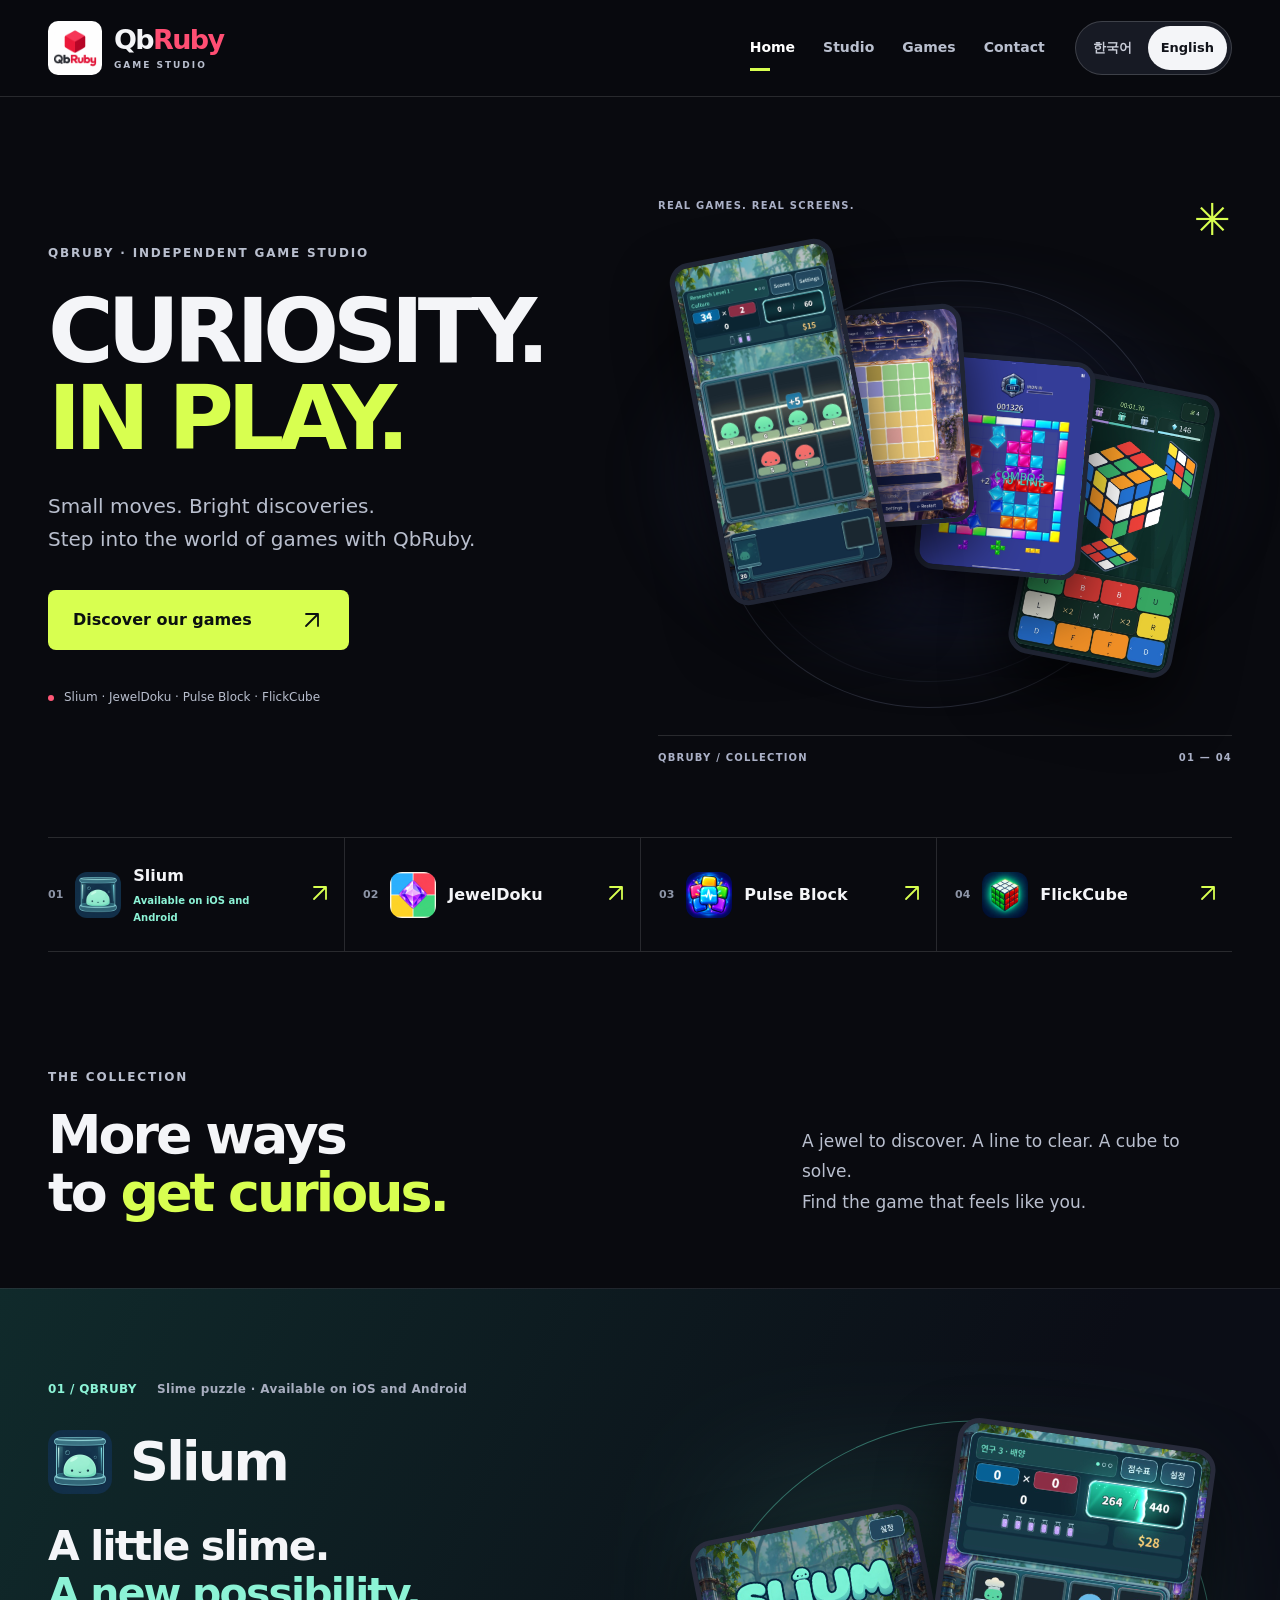
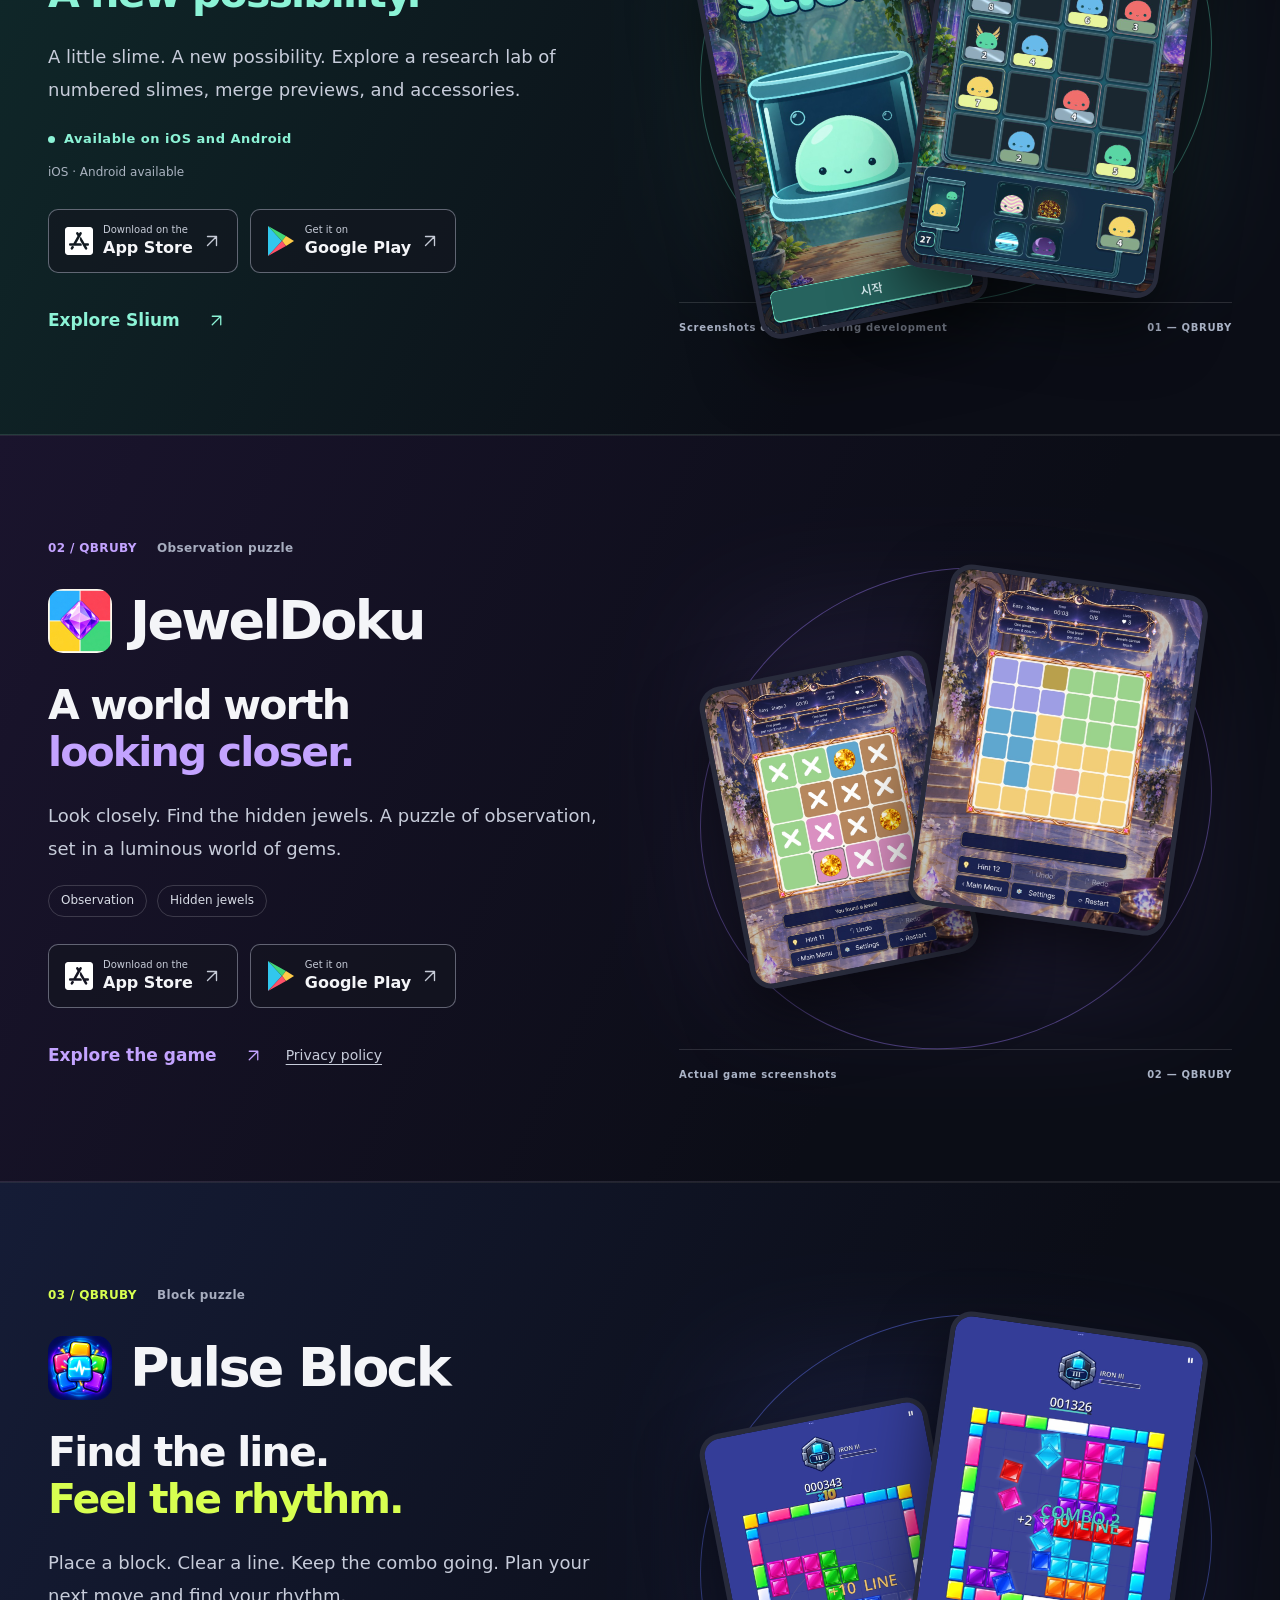
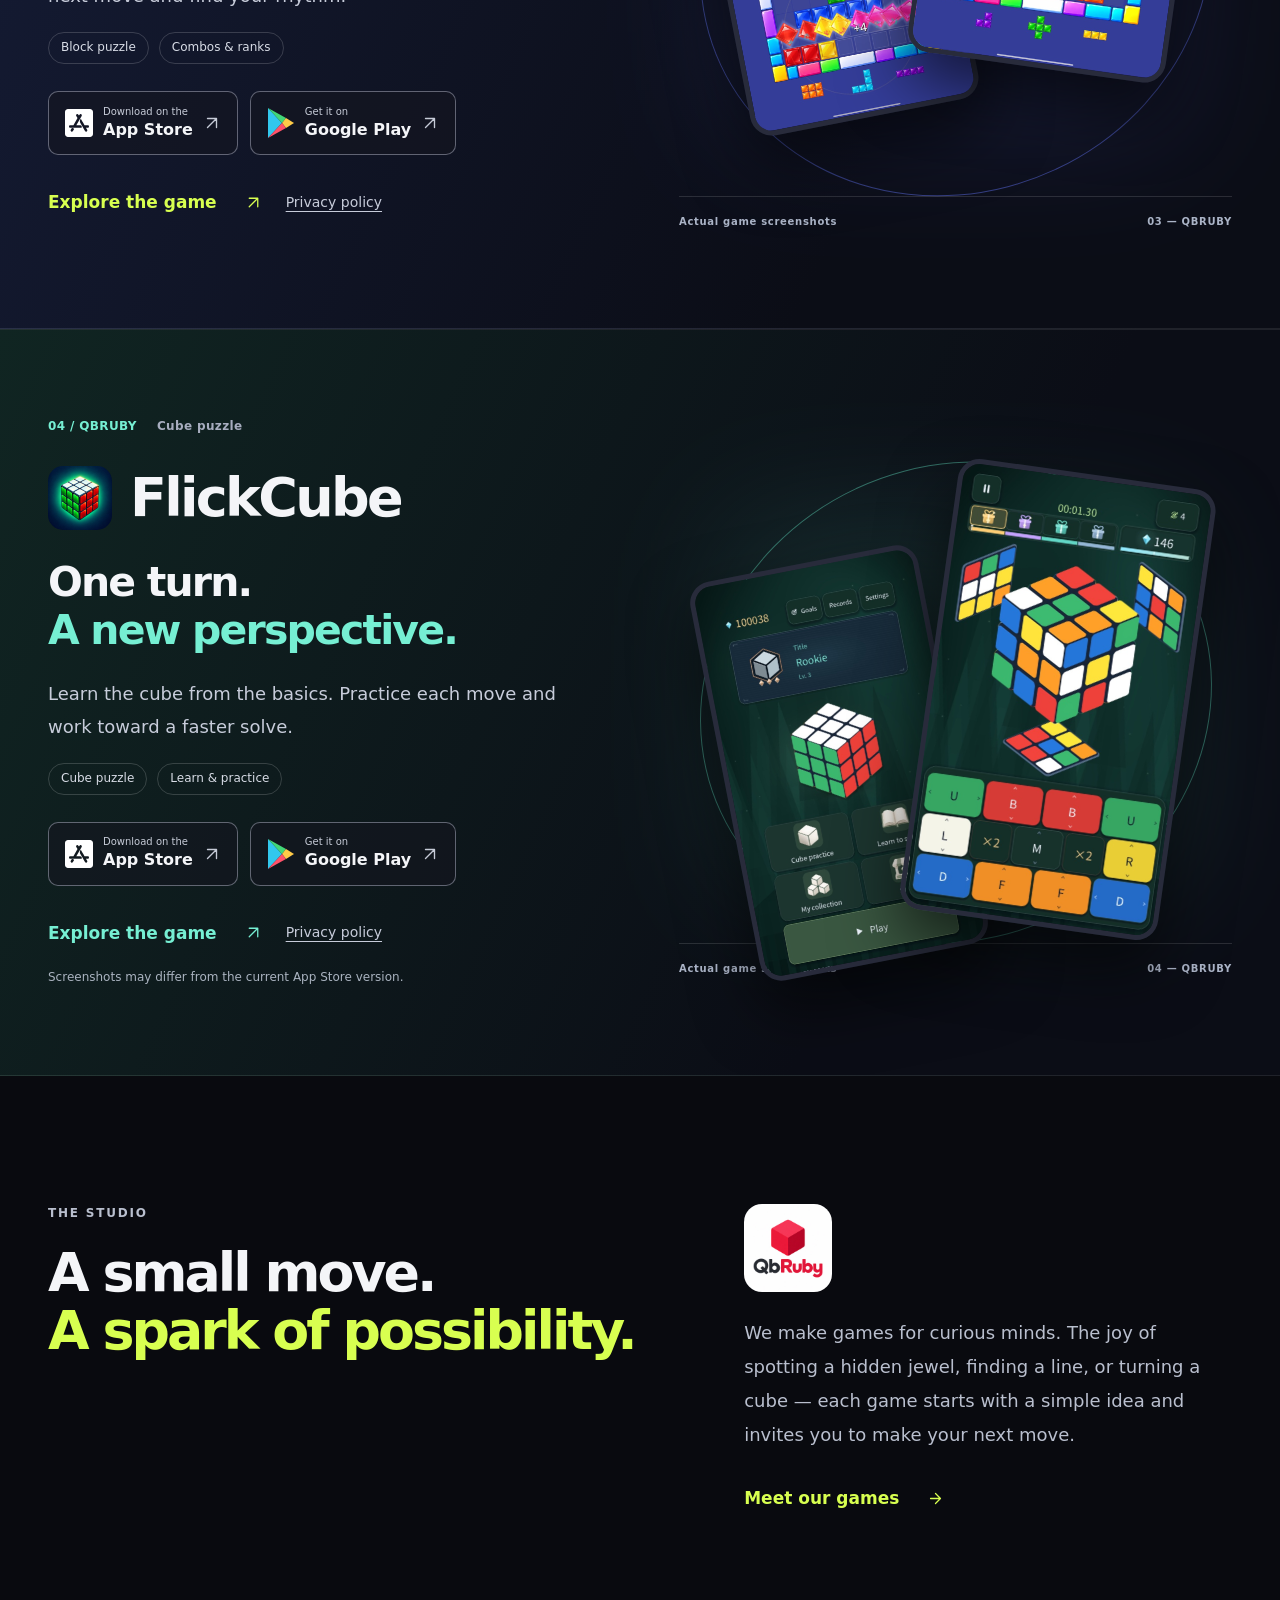
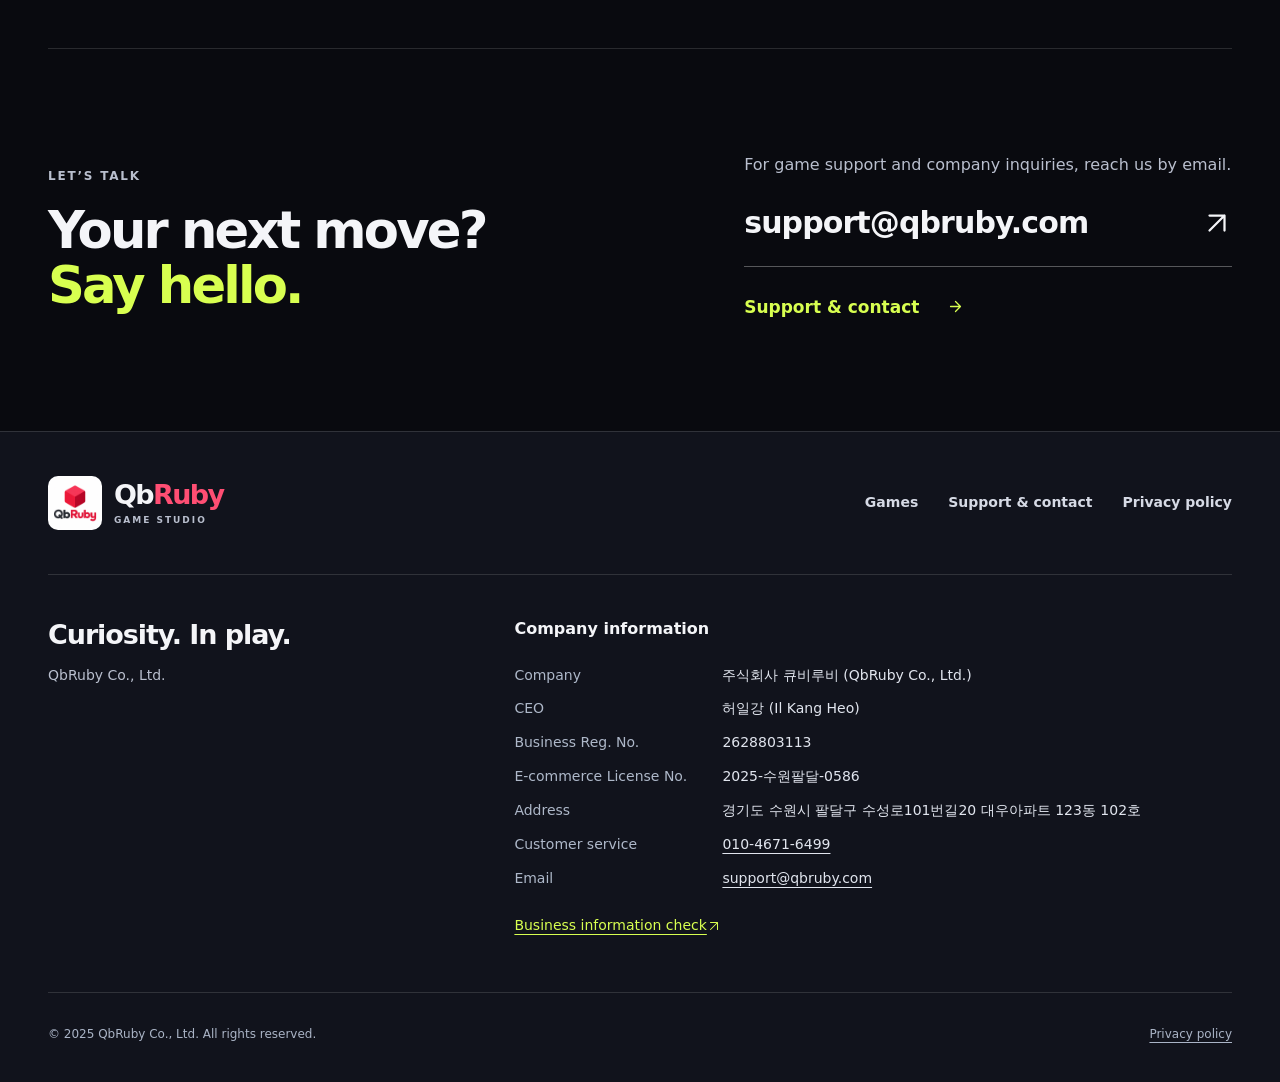
==== commit 1a4b2842: "Add Slium Google Play release links in Korean and English" ====
--- a/index.html
+++ b/index.html
@@ -6,10 +6,10 @@
 <a class="shot-link hero-shot shot-02" href="images/originals/JewelDoku4.jpeg" data-gallery="jeweldoku" data-index="3" aria-label="JewelDoku — Puzzle regions" data-aria-en="JewelDoku — Puzzle regions, expand screenshot" data-aria-ko="JewelDoku — 퍼즐 영역, 스크린샷 크게 보기"><img src="images/web/JewelDoku4.jpeg" width="824" height="1100" alt="JewelDoku — Puzzle regions" data-alt-en="JewelDoku — Puzzle regions" data-alt-ko="JewelDoku — 퍼즐 영역" fetchpriority="high"></a>
 <a class="shot-link hero-shot shot-03" href="images/originals/PulseBlock4.jpeg" data-gallery="pulse-block" data-index="3" aria-label="Pulse Block — Combo" data-aria-en="Pulse Block — Combo, expand screenshot" data-aria-ko="Pulse Block — 콤보, 스크린샷 크게 보기"><img src="images/web/PulseBlock4.jpeg" width="824" height="1100" alt="Pulse Block — Combo" data-alt-en="Pulse Block — Combo" data-alt-ko="Pulse Block — 콤보" fetchpriority="high"></a>
 <a class="shot-link hero-shot shot-04" href="images/originals/cube_02-cube-play.jpeg" data-gallery="flickcube" data-index="1" aria-label="FlickCube — Cube play" data-aria-en="FlickCube — Cube play, expand screenshot" data-aria-ko="FlickCube — 큐브 플레이, 스크린샷 크게 보기"><img src="images/web/cube_02-cube-play.jpeg" width="618" height="1100" alt="FlickCube — Cube play" data-alt-en="FlickCube — Cube play" data-alt-ko="FlickCube — 큐브 플레이" fetchpriority="high"></a><div class="hero-art-bottom"><span>QBRUBY / COLLECTION</span><span>01 — 04</span></div></div></section>
-<div class="game-index game-index-four shell"><a href="slium.html"><span class="mini-number">01</span><img src="images/web/slium/slium-icon.png" width="46" height="46" alt=""><span>Slium<small class="slium-index-status" data-en="Available on iOS" data-ko="iOS 출시">Available on iOS</small></span><span aria-hidden="true"><svg class="ui-arrow" width="24" height="24" viewBox="0 0 24 24" aria-hidden="true" focusable="false"><path d="M6 18 18 6M6 6h12v12"/></svg></span></a>
+<div class="game-index game-index-four shell"><a href="slium.html"><span class="mini-number">01</span><img src="images/web/slium/slium-icon.png" width="46" height="46" alt=""><span>Slium<small class="slium-index-status" data-en="Available on iOS and Android" data-ko="iOS · Android 출시">Available on iOS and Android</small></span><span aria-hidden="true"><svg class="ui-arrow" width="24" height="24" viewBox="0 0 24 24" aria-hidden="true" focusable="false"><path d="M6 18 18 6M6 6h12v12"/></svg></span></a>
 <a href="jeweldoku.html"><span class="mini-number">02</span><img src="images/web/jeweldoku_icon_ios1024.jpeg" width="46" height="46" alt=""><span>JewelDoku</span><span aria-hidden="true"><svg class="ui-arrow" width="24" height="24" viewBox="0 0 24 24" aria-hidden="true" focusable="false"><path d="M6 18 18 6M6 6h12v12"/></svg></span></a>
 <a href="pulse-block.html"><span class="mini-number">03</span><img src="images/web/pulse_block_app_icon_1024x1024.jpeg" width="46" height="46" alt=""><span>Pulse Block</span><span aria-hidden="true"><svg class="ui-arrow" width="24" height="24" viewBox="0 0 24 24" aria-hidden="true" focusable="false"><path d="M6 18 18 6M6 6h12v12"/></svg></span></a>
-<a href="flickcube.html"><span class="mini-number">04</span><img src="images/web/flickcube.jpeg" width="46" height="46" alt=""><span>FlickCube</span><span aria-hidden="true"><svg class="ui-arrow" width="24" height="24" viewBox="0 0 24 24" aria-hidden="true" focusable="false"><path d="M6 18 18 6M6 6h12v12"/></svg></span></a></div><section class="collection" id="games"><div class="section-heading shell"><div><p data-en="THE COLLECTION" data-ko="QbRuby 게임 컬렉션" class="eyebrow">THE COLLECTION</p><h2 data-en="More ways&lt;br&gt;to &lt;em&gt;get curious.&lt;/em&gt;" data-ko="다양한 게임,&lt;br&gt;&lt;em&gt;새로운 호기심.&lt;/em&gt;" >More ways<br>to <em>get curious.</em></h2></div><p data-en="A jewel to discover. A line to clear. A cube to solve.&lt;br&gt;Find the game that feels like you." data-ko="찾아낼 보석, 완성할 라인, 풀어낼 큐브.&lt;br&gt;마음이 가는 게임을 만나보세요." class="section-intro">A jewel to discover. A line to clear. A cube to solve.<br>Find the game that feels like you.</p></div><article class="game-chapter slium" id="slium"><div class="chapter-inner shell"><div class="chapter-copy"><div class="chapter-kicker"><span>01 / QBRUBY</span><span data-en="Slime puzzle · Available on iOS" data-ko="슬라임 퍼즐 · iOS 출시" >Slime puzzle · Available on iOS</span></div><div class="game-name"><img src="images/web/slium/slium-icon.png" width="64" height="64" alt="" loading="lazy"><h3>Slium</h3></div><h4 data-en="A little slime.&lt;br&gt;&lt;em&gt;A new possibility.&lt;/em&gt;" data-ko="작은 슬라임,&lt;br&gt;&lt;em&gt;새로운 가능성.&lt;/em&gt;" class="chapter-line">A little slime.<br><em>A new possibility.</em></h4><p data-en="A little slime. A new possibility. Explore a research lab of numbered slimes, merge previews, and accessories." data-ko="작은 슬라임, 새로운 가능성. 숫자를 가진 슬라임과 합성 미리보기, 액세서리가 있는 연구실을 만나보세요." class="game-description">A little slime. A new possibility. Explore a research lab of numbered slimes, merge previews, and accessories.</p><p data-en="Available on iOS" data-ko="iOS 출시" class="slium-status">Available on iOS</p><p data-en="iOS available · Android planned" data-ko="iOS 출시 · Android 출시 예정" class="version-note">iOS available · Android planned</p><div class="stores"><a class="store-link" href="https://apps.apple.com/kr/app/slium/id6828465079" target="_blank" rel="noopener noreferrer" aria-label="Slium — App Store" data-aria-en="Slium — App Store, opens in a new tab" data-aria-ko="Slium — App Store, 새 탭에서 열림"><img src="assets/app-store.svg" width="28" height="32" alt=""><span><small data-en="Download on the" data-ko="다운로드" >Download on the</small><b>App Store</b></span><span aria-hidden="true"><svg class="ui-arrow" width="24" height="24" viewBox="0 0 24 24" aria-hidden="true" focusable="false"><path d="M6 18 18 6M6 6h12v12"/></svg></span></a></div><div class="chapter-links"><a data-en="Explore Slium &lt;svg class=&quot;ui-arrow&quot; width=&quot;24&quot; height=&quot;24&quot; viewBox=&quot;0 0 24 24&quot; aria-hidden=&quot;true&quot; focusable=&quot;false&quot;&gt;&lt;path d=&quot;M6 18 18 6M6 6h12v12&quot;/&gt;&lt;/svg&gt;" data-ko="Slium 자세히 보기 &lt;svg class=&quot;ui-arrow&quot; width=&quot;24&quot; height=&quot;24&quot; viewBox=&quot;0 0 24 24&quot; aria-hidden=&quot;true&quot; focusable=&quot;false&quot;&gt;&lt;path d=&quot;M6 18 18 6M6 6h12v12&quot;/&gt;&lt;/svg&gt;" class="text-link slium-detail-link" href="slium.html">Explore Slium <svg class="ui-arrow" width="24" height="24" viewBox="0 0 24 24" aria-hidden="true" focusable="false"><path d="M6 18 18 6M6 6h12v12"/></svg></a></div></div><div class="chapter-art"><span class="art-orbit" aria-hidden="true"></span><a class="shot-link chapter-shot secondary" href="images/originals/slium/01-main-menu.png" data-gallery="slium" data-index="0" aria-label="Slium — Main menu" data-aria-en="Slium — Main menu, expand screenshot" data-aria-ko="Slium — 메인 메뉴, 스크린샷 크게 보기"><img src="images/web/slium/01-main-menu.jpg" width="720" height="1280" alt="Slium — Main menu" data-alt-en="Slium — Main menu" data-alt-ko="Slium — 메인 메뉴" loading="lazy" decoding="async"></a><a class="shot-link chapter-shot primary" href="images/originals/slium/02-gameplay.png" data-gallery="slium" data-index="1" aria-label="Slium — Slime board" data-aria-en="Slium — Slime board, expand screenshot" data-aria-ko="Slium — 슬라임 보드, 스크린샷 크게 보기"><img src="images/web/slium/02-gameplay.jpg" width="720" height="1280" alt="Slium — Slime board" data-alt-en="Slium — Slime board" data-alt-ko="Slium — 슬라임 보드" loading="lazy" decoding="async"></a><div class="art-caption"><span data-en="Screenshots captured during development" data-ko="개발 당시 촬영한 게임 화면" >Screenshots captured during development</span><span>01 — QBRUBY</span></div></div></div></article>
+<a href="flickcube.html"><span class="mini-number">04</span><img src="images/web/flickcube.jpeg" width="46" height="46" alt=""><span>FlickCube</span><span aria-hidden="true"><svg class="ui-arrow" width="24" height="24" viewBox="0 0 24 24" aria-hidden="true" focusable="false"><path d="M6 18 18 6M6 6h12v12"/></svg></span></a></div><section class="collection" id="games"><div class="section-heading shell"><div><p data-en="THE COLLECTION" data-ko="QbRuby 게임 컬렉션" class="eyebrow">THE COLLECTION</p><h2 data-en="More ways&lt;br&gt;to &lt;em&gt;get curious.&lt;/em&gt;" data-ko="다양한 게임,&lt;br&gt;&lt;em&gt;새로운 호기심.&lt;/em&gt;" >More ways<br>to <em>get curious.</em></h2></div><p data-en="A jewel to discover. A line to clear. A cube to solve.&lt;br&gt;Find the game that feels like you." data-ko="찾아낼 보석, 완성할 라인, 풀어낼 큐브.&lt;br&gt;마음이 가는 게임을 만나보세요." class="section-intro">A jewel to discover. A line to clear. A cube to solve.<br>Find the game that feels like you.</p></div><article class="game-chapter slium" id="slium"><div class="chapter-inner shell"><div class="chapter-copy"><div class="chapter-kicker"><span>01 / QBRUBY</span><span data-en="Slime puzzle · Available on iOS and Android" data-ko="슬라임 퍼즐 · iOS · Android 출시" >Slime puzzle · Available on iOS and Android</span></div><div class="game-name"><img src="images/web/slium/slium-icon.png" width="64" height="64" alt="" loading="lazy"><h3>Slium</h3></div><h4 data-en="A little slime.&lt;br&gt;&lt;em&gt;A new possibility.&lt;/em&gt;" data-ko="작은 슬라임,&lt;br&gt;&lt;em&gt;새로운 가능성.&lt;/em&gt;" class="chapter-line">A little slime.<br><em>A new possibility.</em></h4><p data-en="A little slime. A new possibility. Explore a research lab of numbered slimes, merge previews, and accessories." data-ko="작은 슬라임, 새로운 가능성. 숫자를 가진 슬라임과 합성 미리보기, 액세서리가 있는 연구실을 만나보세요." class="game-description">A little slime. A new possibility. Explore a research lab of numbered slimes, merge previews, and accessories.</p><p data-en="Available on iOS and Android" data-ko="iOS · Android 출시" class="slium-status">Available on iOS and Android</p><p data-en="iOS · Android available" data-ko="iOS · Android 출시" class="version-note">iOS · Android available</p><div class="stores"><a class="store-link" href="https://apps.apple.com/kr/app/slium/id6828465079" target="_blank" rel="noopener noreferrer" aria-label="Slium — App Store" data-aria-en="Slium — App Store, opens in a new tab" data-aria-ko="Slium — App Store, 새 탭에서 열림"><img src="assets/app-store.svg" width="28" height="32" alt=""><span><small data-en="Download on the" data-ko="다운로드" >Download on the</small><b>App Store</b></span><span aria-hidden="true"><svg class="ui-arrow" width="24" height="24" viewBox="0 0 24 24" aria-hidden="true" focusable="false"><path d="M6 18 18 6M6 6h12v12"/></svg></span></a><a class="store-link" href="https://play.google.com/store/apps/details?id=com.qbruby.slium" target="_blank" rel="noopener noreferrer" aria-label="Slium — Google Play" data-aria-en="Slium — Google Play, opens in a new tab" data-aria-ko="Slium — Google Play, 새 탭에서 열림"><img src="assets/google-play.svg" width="26" height="30" alt=""><span><small data-en="Get it on" data-ko="다운로드">Get it on</small><b>Google Play</b></span><span aria-hidden="true"><svg class="ui-arrow" width="24" height="24" viewBox="0 0 24 24" aria-hidden="true" focusable="false"><path d="M6 18 18 6M6 6h12v12"/></svg></span></a></div><div class="chapter-links"><a data-en="Explore Slium &lt;svg class=&quot;ui-arrow&quot; width=&quot;24&quot; height=&quot;24&quot; viewBox=&quot;0 0 24 24&quot; aria-hidden=&quot;true&quot; focusable=&quot;false&quot;&gt;&lt;path d=&quot;M6 18 18 6M6 6h12v12&quot;/&gt;&lt;/svg&gt;" data-ko="Slium 자세히 보기 &lt;svg class=&quot;ui-arrow&quot; width=&quot;24&quot; height=&quot;24&quot; viewBox=&quot;0 0 24 24&quot; aria-hidden=&quot;true&quot; focusable=&quot;false&quot;&gt;&lt;path d=&quot;M6 18 18 6M6 6h12v12&quot;/&gt;&lt;/svg&gt;" class="text-link slium-detail-link" href="slium.html">Explore Slium <svg class="ui-arrow" width="24" height="24" viewBox="0 0 24 24" aria-hidden="true" focusable="false"><path d="M6 18 18 6M6 6h12v12"/></svg></a></div></div><div class="chapter-art"><span class="art-orbit" aria-hidden="true"></span><a class="shot-link chapter-shot secondary" href="images/originals/slium/01-main-menu.png" data-gallery="slium" data-index="0" aria-label="Slium — Main menu" data-aria-en="Slium — Main menu, expand screenshot" data-aria-ko="Slium — 메인 메뉴, 스크린샷 크게 보기"><img src="images/web/slium/01-main-menu.jpg" width="720" height="1280" alt="Slium — Main menu" data-alt-en="Slium — Main menu" data-alt-ko="Slium — 메인 메뉴" loading="lazy" decoding="async"></a><a class="shot-link chapter-shot primary" href="images/originals/slium/02-gameplay.png" data-gallery="slium" data-index="1" aria-label="Slium — Slime board" data-aria-en="Slium — Slime board, expand screenshot" data-aria-ko="Slium — 슬라임 보드, 스크린샷 크게 보기"><img src="images/web/slium/02-gameplay.jpg" width="720" height="1280" alt="Slium — Slime board" data-alt-en="Slium — Slime board" data-alt-ko="Slium — 슬라임 보드" loading="lazy" decoding="async"></a><div class="art-caption"><span data-en="Screenshots captured during development" data-ko="개발 당시 촬영한 게임 화면" >Screenshots captured during development</span><span>01 — QBRUBY</span></div></div></div></article>
 <article class="game-chapter jewel" id="jeweldoku"><div class="chapter-inner shell"><div class="chapter-copy"><div class="chapter-kicker"><span>02 / QBRUBY</span><span data-en="Observation puzzle" data-ko="관찰 퍼즐" >Observation puzzle</span></div><div class="game-name"><img src="images/web/jeweldoku_icon_ios1024.jpeg" width="64" height="64" alt="" loading="lazy"><h3>JewelDoku</h3></div><h4 data-en="A world worth&lt;br&gt;&lt;em&gt;looking closer.&lt;/em&gt;" data-ko="자세히 볼수록&lt;br&gt;&lt;em&gt;빛나는 세계.&lt;/em&gt;" class="chapter-line">A world worth<br><em>looking closer.</em></h4><p data-en="Look closely. Find the hidden jewels. A puzzle of observation, set in a luminous world of gems." data-ko="자세히 살펴보고 숨겨진 보석을 찾아보세요. 반짝이는 보석의 세계에서 관찰력을 발휘하는 퍼즐입니다." class="game-description">Look closely. Find the hidden jewels. A puzzle of observation, set in a luminous world of gems.</p><div class="tags"><span data-en="Observation" data-ko="관찰" >Observation</span><span data-en="Hidden jewels" data-ko="숨은 보석" >Hidden jewels</span></div><div class="stores"><a class="store-link" href="https://apps.apple.com/kr/app/jeweldoku-puzzle/id6812622909" target="_blank" rel="noopener noreferrer" aria-label="JewelDoku — App Store" data-aria-en="JewelDoku — App Store, opens in a new tab" data-aria-ko="JewelDoku — App Store, 새 탭에서 열림"><img src="assets/app-store.svg" width="28" height="32" alt=""><span><small data-en="Download on the" data-ko="다운로드" >Download on the</small><b>App Store</b></span><span aria-hidden="true"><svg class="ui-arrow" width="24" height="24" viewBox="0 0 24 24" aria-hidden="true" focusable="false"><path d="M6 18 18 6M6 6h12v12"/></svg></span></a><a class="store-link" href="https://play.google.com/store/apps/details?id=com.qbruby.jeweldoku" target="_blank" rel="noopener noreferrer" aria-label="JewelDoku — Google Play" data-aria-en="JewelDoku — Google Play, opens in a new tab" data-aria-ko="JewelDoku — Google Play, 새 탭에서 열림"><img src="assets/google-play.svg" width="26" height="30" alt=""><span><small data-en="Get it on" data-ko="다운로드" >Get it on</small><b>Google Play</b></span><span aria-hidden="true"><svg class="ui-arrow" width="24" height="24" viewBox="0 0 24 24" aria-hidden="true" focusable="false"><path d="M6 18 18 6M6 6h12v12"/></svg></span></a></div><div class="chapter-links"><a data-en="Explore the game &lt;span aria-hidden=&quot;true&quot;&gt;&lt;svg class=&quot;ui-arrow&quot; width=&quot;24&quot; height=&quot;24&quot; viewBox=&quot;0 0 24 24&quot; aria-hidden=&quot;true&quot; focusable=&quot;false&quot;&gt;&lt;path d=&quot;M6 18 18 6M6 6h12v12&quot;/&gt;&lt;/svg&gt;&lt;/span&gt;" data-ko="게임 자세히 보기 &lt;span aria-hidden=&quot;true&quot;&gt;&lt;svg class=&quot;ui-arrow&quot; width=&quot;24&quot; height=&quot;24&quot; viewBox=&quot;0 0 24 24&quot; aria-hidden=&quot;true&quot; focusable=&quot;false&quot;&gt;&lt;path d=&quot;M6 18 18 6M6 6h12v12&quot;/&gt;&lt;/svg&gt;&lt;/span&gt;" class="text-link" href="jeweldoku.html">Explore the game <span aria-hidden="true"><svg class="ui-arrow" width="24" height="24" viewBox="0 0 24 24" aria-hidden="true" focusable="false"><path d="M6 18 18 6M6 6h12v12"/></svg></span></a><a data-en="Privacy policy" data-ko="개인정보처리방침" class="policy-link" href="privacy/jeweldoku.html" data-policy="privacy/jeweldoku.html">Privacy policy</a></div></div><div class="chapter-art"><span class="art-orbit" aria-hidden="true"></span><a class="shot-link chapter-shot secondary" href="images/originals/JewelDoku3.jpeg" data-gallery="jeweldoku" data-index="2" aria-label="JewelDoku — Jewels found" data-aria-en="JewelDoku — Jewels found, expand screenshot" data-aria-ko="JewelDoku — 보석 발견, 스크린샷 크게 보기"><img src="images/web/JewelDoku3.jpeg" width="824" height="1100" alt="JewelDoku — Jewels found" data-alt-en="JewelDoku — Jewels found" data-alt-ko="JewelDoku — 보석 발견" loading="lazy" decoding="async"></a><a class="shot-link chapter-shot primary" href="images/originals/JewelDoku4.jpeg" data-gallery="jeweldoku" data-index="3" aria-label="JewelDoku — Puzzle regions" data-aria-en="JewelDoku — Puzzle regions, expand screenshot" data-aria-ko="JewelDoku — 퍼즐 영역, 스크린샷 크게 보기"><img src="images/web/JewelDoku4.jpeg" width="824" height="1100" alt="JewelDoku — Puzzle regions" data-alt-en="JewelDoku — Puzzle regions" data-alt-ko="JewelDoku — 퍼즐 영역" loading="lazy" decoding="async"></a><div class="art-caption"><span data-en="Actual game screenshots" data-ko="실제 게임 스크린샷" >Actual game screenshots</span><span>02 — QBRUBY</span></div></div></div></article>
 <article class="game-chapter pulse" id="pulse-block"><div class="chapter-inner shell"><div class="chapter-copy"><div class="chapter-kicker"><span>03 / QBRUBY</span><span data-en="Block puzzle" data-ko="블록 퍼즐" >Block puzzle</span></div><div class="game-name"><img src="images/web/pulse_block_app_icon_1024x1024.jpeg" width="64" height="64" alt="" loading="lazy"><h3>Pulse Block</h3></div><h4 data-en="Find the line.&lt;br&gt;&lt;em&gt;Feel the rhythm.&lt;/em&gt;" data-ko="라인을 완성하고,&lt;br&gt;&lt;em&gt;리듬을 찾으세요.&lt;/em&gt;" class="chapter-line">Find the line.<br><em>Feel the rhythm.</em></h4><p data-en="Place a block. Clear a line. Keep the combo going. Plan your next move and find your rhythm." data-ko="블록을 놓고, 라인을 지우고, 콤보를 이어가세요. 다음 수를 계획하며 나만의 플레이 리듬을 찾아보세요." class="game-description">Place a block. Clear a line. Keep the combo going. Plan your next move and find your rhythm.</p><div class="tags"><span data-en="Block puzzle" data-ko="블록 퍼즐" >Block puzzle</span><span data-en="Combos &amp; ranks" data-ko="콤보와 랭크" >Combos & ranks</span></div><div class="stores"><a class="store-link" href="https://apps.apple.com/kr/app/pulse-block/id6808036622" target="_blank" rel="noopener noreferrer" aria-label="Pulse Block — App Store" data-aria-en="Pulse Block — App Store, opens in a new tab" data-aria-ko="Pulse Block — App Store, 새 탭에서 열림"><img src="assets/app-store.svg" width="28" height="32" alt=""><span><small data-en="Download on the" data-ko="다운로드" >Download on the</small><b>App Store</b></span><span aria-hidden="true"><svg class="ui-arrow" width="24" height="24" viewBox="0 0 24 24" aria-hidden="true" focusable="false"><path d="M6 18 18 6M6 6h12v12"/></svg></span></a><a class="store-link" href="https://play.google.com/store/apps/details?id=com.hik.blockbomb" target="_blank" rel="noopener noreferrer" aria-label="Pulse Block — Google Play" data-aria-en="Pulse Block — Google Play, opens in a new tab" data-aria-ko="Pulse Block — Google Play, 새 탭에서 열림"><img src="assets/google-play.svg" width="26" height="30" alt=""><span><small data-en="Get it on" data-ko="다운로드" >Get it on</small><b>Google Play</b></span><span aria-hidden="true"><svg class="ui-arrow" width="24" height="24" viewBox="0 0 24 24" aria-hidden="true" focusable="false"><path d="M6 18 18 6M6 6h12v12"/></svg></span></a></div><div class="chapter-links"><a data-en="Explore the game &lt;span aria-hidden=&quot;true&quot;&gt;&lt;svg class=&quot;ui-arrow&quot; width=&quot;24&quot; height=&quot;24&quot; viewBox=&quot;0 0 24 24&quot; aria-hidden=&quot;true&quot; focusable=&quot;false&quot;&gt;&lt;path d=&quot;M6 18 18 6M6 6h12v12&quot;/&gt;&lt;/svg&gt;&lt;/span&gt;" data-ko="게임 자세히 보기 &lt;span aria-hidden=&quot;true&quot;&gt;&lt;svg class=&quot;ui-arrow&quot; width=&quot;24&quot; height=&quot;24&quot; viewBox=&quot;0 0 24 24&quot; aria-hidden=&quot;true&quot; focusable=&quot;false&quot;&gt;&lt;path d=&quot;M6 18 18 6M6 6h12v12&quot;/&gt;&lt;/svg&gt;&lt;/span&gt;" class="text-link" href="pulse-block.html">Explore the game <span aria-hidden="true"><svg class="ui-arrow" width="24" height="24" viewBox="0 0 24 24" aria-hidden="true" focusable="false"><path d="M6 18 18 6M6 6h12v12"/></svg></span></a><a data-en="Privacy policy" data-ko="개인정보처리방침" class="policy-link" href="privacy.html" data-policy="privacy.html">Privacy policy</a></div></div><div class="chapter-art"><span class="art-orbit" aria-hidden="true"></span><a class="shot-link chapter-shot secondary" href="images/originals/PulseBlock3.jpeg" data-gallery="pulse-block" data-index="2" aria-label="Pulse Block — Line clear" data-aria-en="Pulse Block — Line clear, expand screenshot" data-aria-ko="Pulse Block — 라인 클리어, 스크린샷 크게 보기"><img src="images/web/PulseBlock3.jpeg" width="824" height="1100" alt="Pulse Block — Line clear" data-alt-en="Pulse Block — Line clear" data-alt-ko="Pulse Block — 라인 클리어" loading="lazy" decoding="async"></a><a class="shot-link chapter-shot primary" href="images/originals/PulseBlock4.jpeg" data-gallery="pulse-block" data-index="3" aria-label="Pulse Block — Combo" data-aria-en="Pulse Block — Combo, expand screenshot" data-aria-ko="Pulse Block — 콤보, 스크린샷 크게 보기"><img src="images/web/PulseBlock4.jpeg" width="824" height="1100" alt="Pulse Block — Combo" data-alt-en="Pulse Block — Combo" data-alt-ko="Pulse Block — 콤보" loading="lazy" decoding="async"></a><div class="art-caption"><span data-en="Actual game screenshots" data-ko="실제 게임 스크린샷" >Actual game screenshots</span><span>03 — QBRUBY</span></div></div></div></article>
 <article class="game-chapter flick" id="flickcube"><span id="cube-project" class="anchor-marker"></span><div class="chapter-inner shell"><div class="chapter-copy"><div class="chapter-kicker"><span>04 / QBRUBY</span><span data-en="Cube puzzle" data-ko="큐브 퍼즐" >Cube puzzle</span></div><div class="game-name"><img src="images/web/flickcube.jpeg" width="64" height="64" alt="" loading="lazy"><h3>FlickCube</h3></div><h4 data-en="One turn.&lt;br&gt;&lt;em&gt;A new perspective.&lt;/em&gt;" data-ko="한 번의 움직임,&lt;br&gt;&lt;em&gt;새로운 시점.&lt;/em&gt;" class="chapter-line">One turn.<br><em>A new perspective.</em></h4><p data-en="Learn the cube from the basics. Practice each move and work toward a faster solve." data-ko="큐브의 기초부터 차근차근 배워보세요. 움직임을 연습하며 더 빠른 완성에 도전하는 큐브 퍼즐입니다." class="game-description">Learn the cube from the basics. Practice each move and work toward a faster solve.</p><div class="tags"><span data-en="Cube puzzle" data-ko="큐브 퍼즐" >Cube puzzle</span><span data-en="Learn &amp; practice" data-ko="배우고 연습하기" >Learn & practice</span></div><div class="stores"><a class="store-link" href="https://apps.apple.com/kr/app/flickcube-by-qbruby/id6756644246" target="_blank" rel="noopener noreferrer" aria-label="FlickCube — App Store" data-aria-en="FlickCube — App Store, opens in a new tab" data-aria-ko="FlickCube — App Store, 새 탭에서 열림"><img src="assets/app-store.svg" width="28" height="32" alt=""><span><small data-en="Download on the" data-ko="다운로드" >Download on the</small><b>App Store</b></span><span aria-hidden="true"><svg class="ui-arrow" width="24" height="24" viewBox="0 0 24 24" aria-hidden="true" focusable="false"><path d="M6 18 18 6M6 6h12v12"/></svg></span></a><a class="store-link" href="https://play.google.com/store/apps/details?id=com.qbruby.flickcube" target="_blank" rel="noopener noreferrer" aria-label="FlickCube — Google Play" data-aria-en="FlickCube — Google Play, opens in a new tab" data-aria-ko="FlickCube — Google Play, 새 탭에서 열림"><img src="assets/google-play.svg" width="26" height="30" alt=""><span><small data-en="Get it on" data-ko="다운로드" >Get it on</small><b>Google Play</b></span><span aria-hidden="true"><svg class="ui-arrow" width="24" height="24" viewBox="0 0 24 24" aria-hidden="true" focusable="false"><path d="M6 18 18 6M6 6h12v12"/></svg></span></a></div><div class="chapter-links"><a data-en="Explore the game &lt;span aria-hidden=&quot;true&quot;&gt;&lt;svg class=&quot;ui-arrow&quot; width=&quot;24&quot; height=&quot;24&quot; viewBox=&quot;0 0 24 24&quot; aria-hidden=&quot;true&quot; focusable=&quot;false&quot;&gt;&lt;path d=&quot;M6 18 18 6M6 6h12v12&quot;/&gt;&lt;/svg&gt;&lt;/span&gt;" data-ko="게임 자세히 보기 &lt;span aria-hidden=&quot;true&quot;&gt;&lt;svg class=&quot;ui-arrow&quot; width=&quot;24&quot; height=&quot;24&quot; viewBox=&quot;0 0 24 24&quot; aria-hidden=&quot;true&quot; focusable=&quot;false&quot;&gt;&lt;path d=&quot;M6 18 18 6M6 6h12v12&quot;/&gt;&lt;/svg&gt;&lt;/span&gt;" class="text-link" href="flickcube.html">Explore the game <span aria-hidden="true"><svg class="ui-arrow" width="24" height="24" viewBox="0 0 24 24" aria-hidden="true" focusable="false"><path d="M6 18 18 6M6 6h12v12"/></svg></span></a><a data-en="Privacy policy" data-ko="개인정보처리방침" class="policy-link" href="privacy/flickcube.html" data-policy="privacy/flickcube.html">Privacy policy</a></div><p data-en="Screenshots may differ from the current App Store version." data-ko="스크린샷과 현재 App Store 버전의 화면은 다를 수 있습니다." class="version-note">Screenshots may differ from the current App Store version.</p></div><div class="chapter-art"><span class="art-orbit" aria-hidden="true"></span><a class="shot-link chapter-shot secondary" href="images/originals/cube_01-main-menu.jpeg" data-gallery="flickcube" data-index="0" aria-label="FlickCube — Main menu" data-aria-en="FlickCube — Main menu, expand screenshot" data-aria-ko="FlickCube — 메인 메뉴, 스크린샷 크게 보기"><img src="images/web/cube_01-main-menu.jpeg" width="618" height="1100" alt="FlickCube — Main menu" data-alt-en="FlickCube — Main menu" data-alt-ko="FlickCube — 메인 메뉴" loading="lazy" decoding="async"></a><a class="shot-link chapter-shot primary" href="images/originals/cube_02-cube-play.jpeg" data-gallery="flickcube" data-index="1" aria-label="FlickCube — Cube play" data-aria-en="FlickCube — Cube play, expand screenshot" data-aria-ko="FlickCube — 큐브 플레이, 스크린샷 크게 보기"><img src="images/web/cube_02-cube-play.jpeg" width="618" height="1100" alt="FlickCube — Cube play" data-alt-en="FlickCube — Cube play" data-alt-ko="FlickCube — 큐브 플레이" loading="lazy" decoding="async"></a><div class="art-caption"><span data-en="Actual game screenshots" data-ko="실제 게임 스크린샷" >Actual game screenshots</span><span>04 — QBRUBY</span></div></div></div></article></section>
